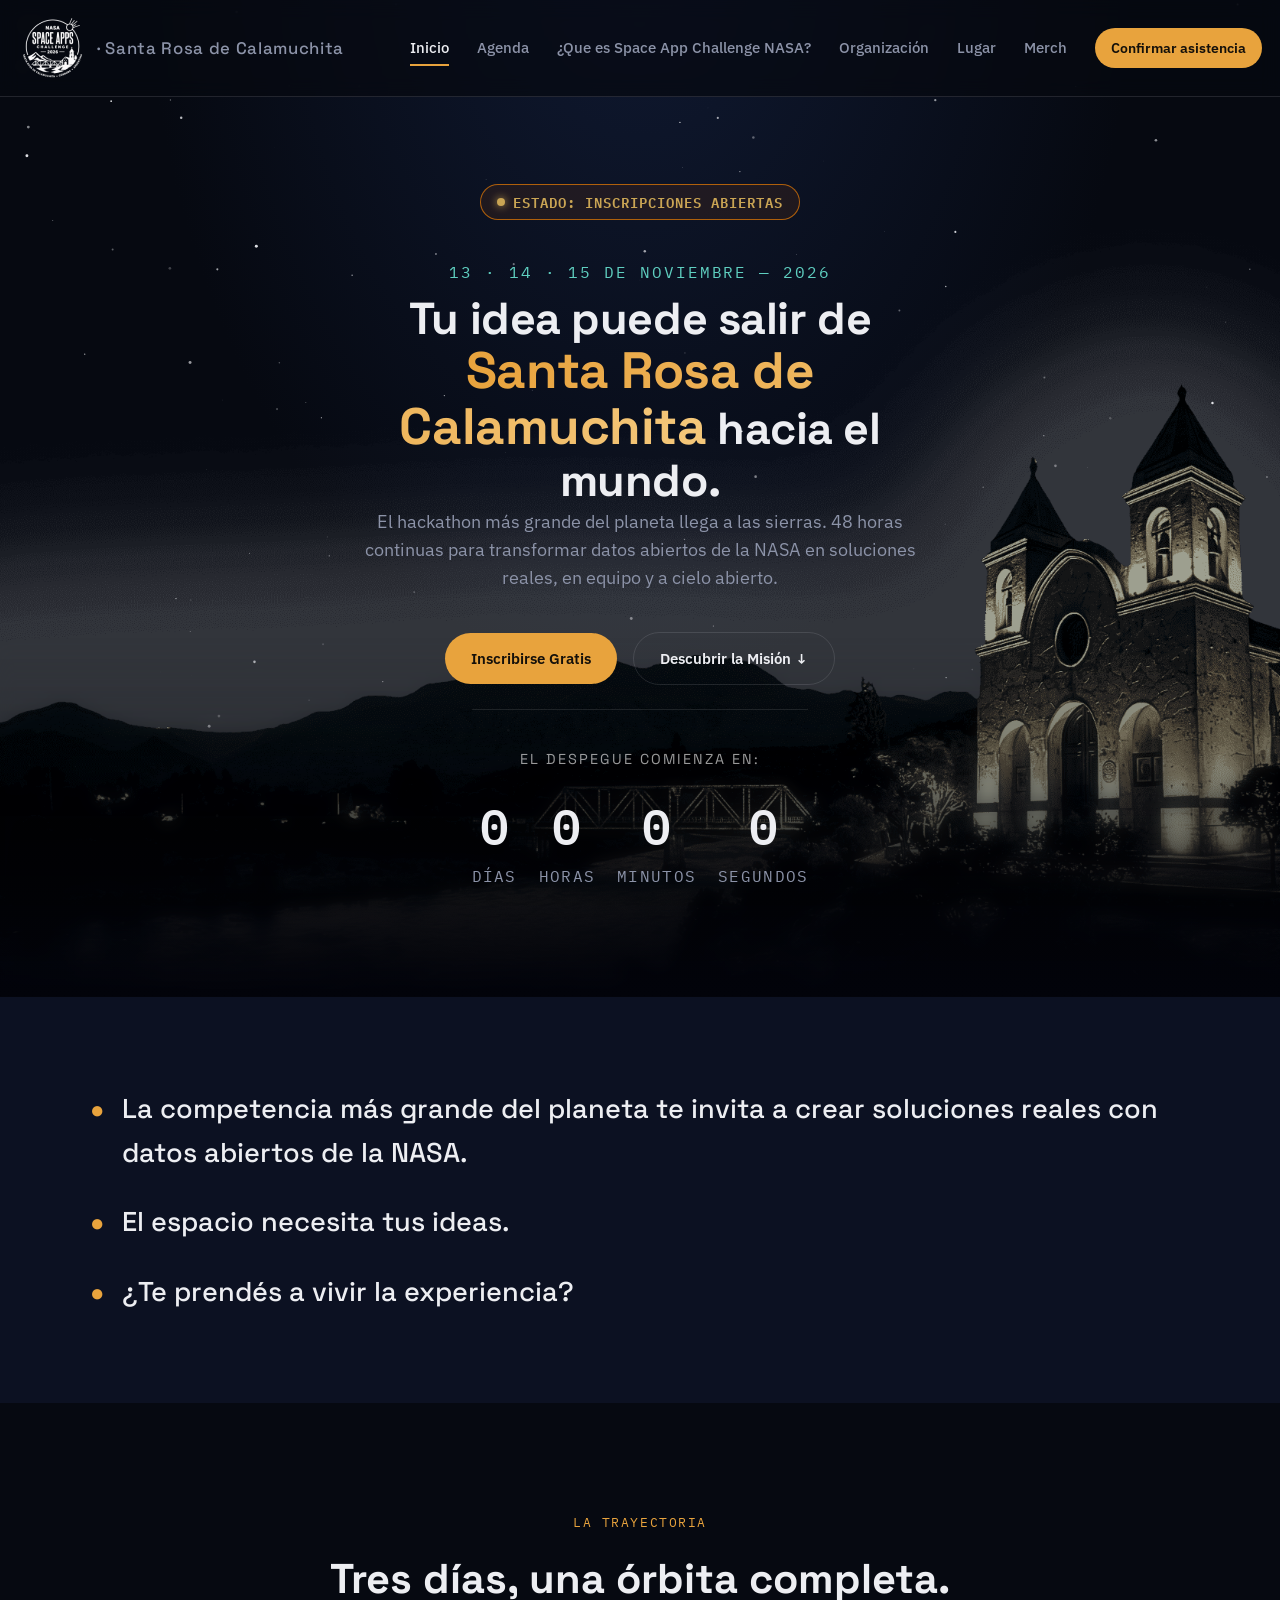
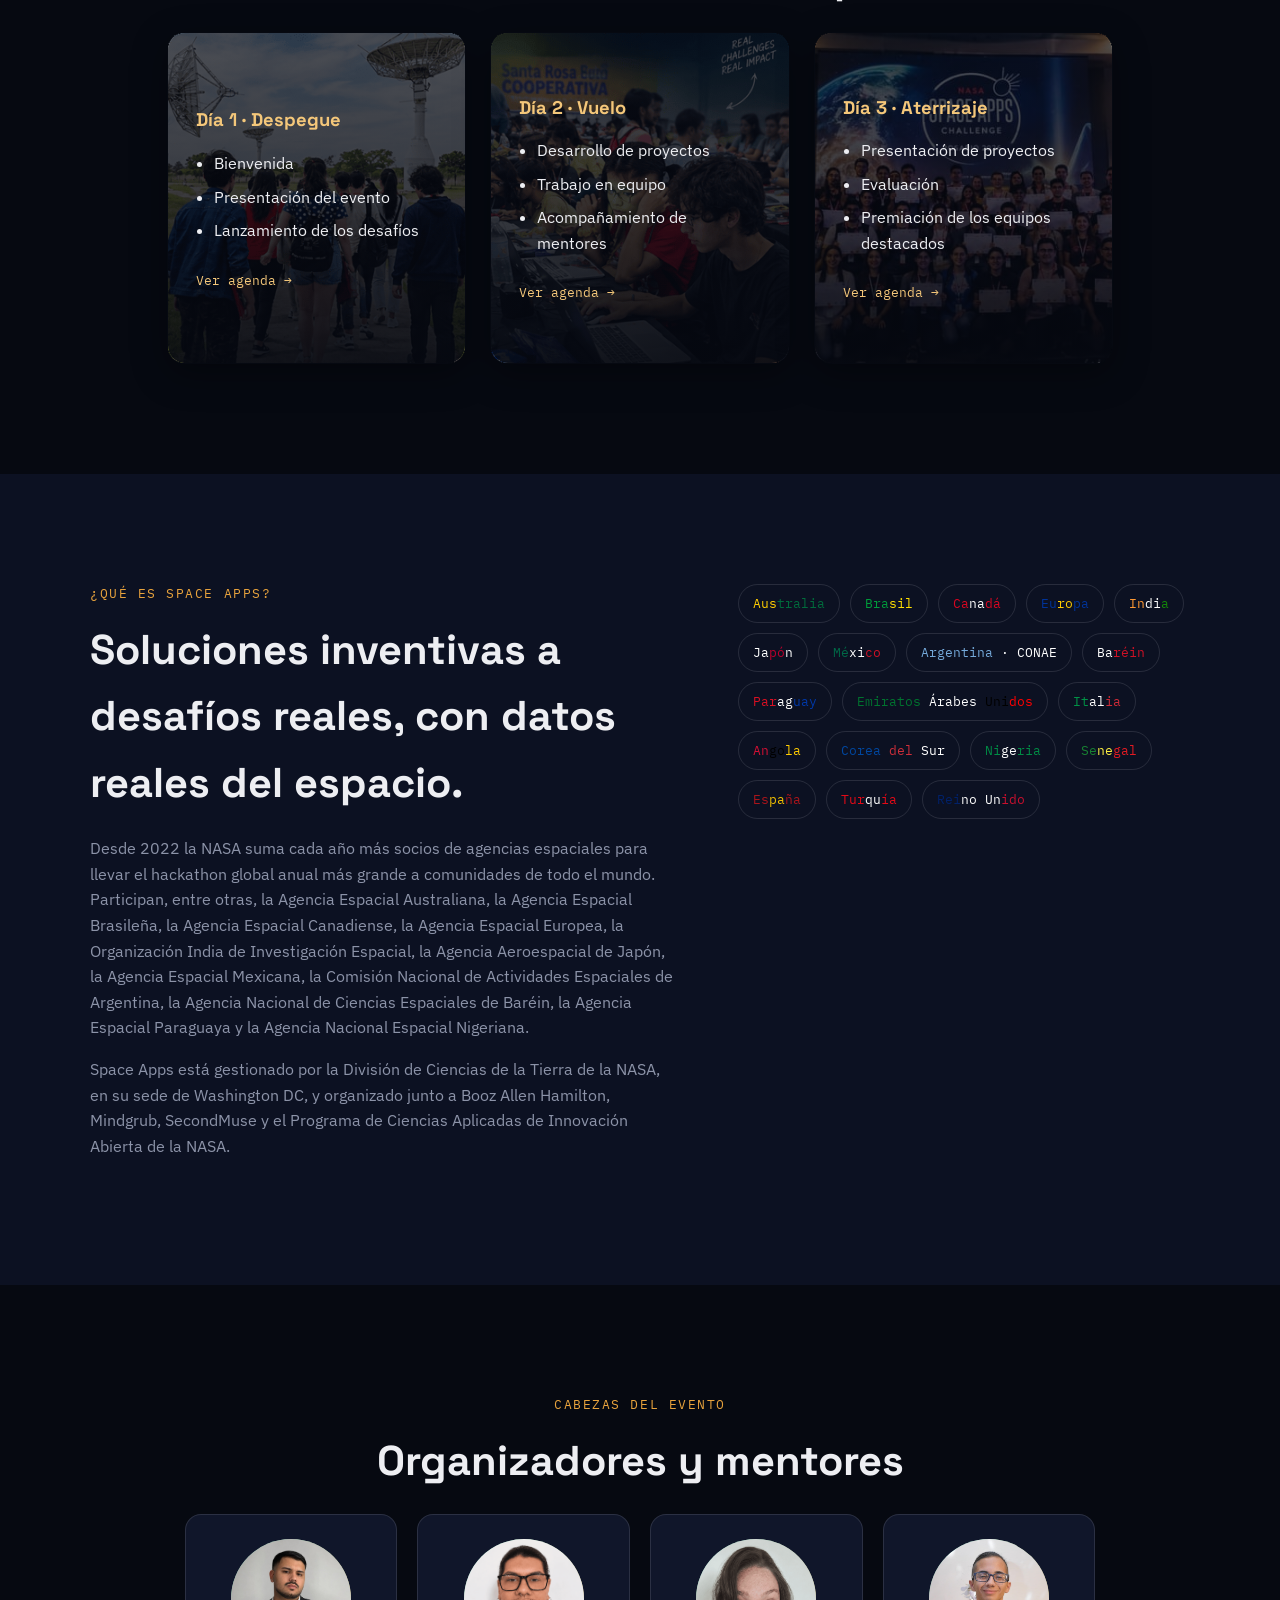
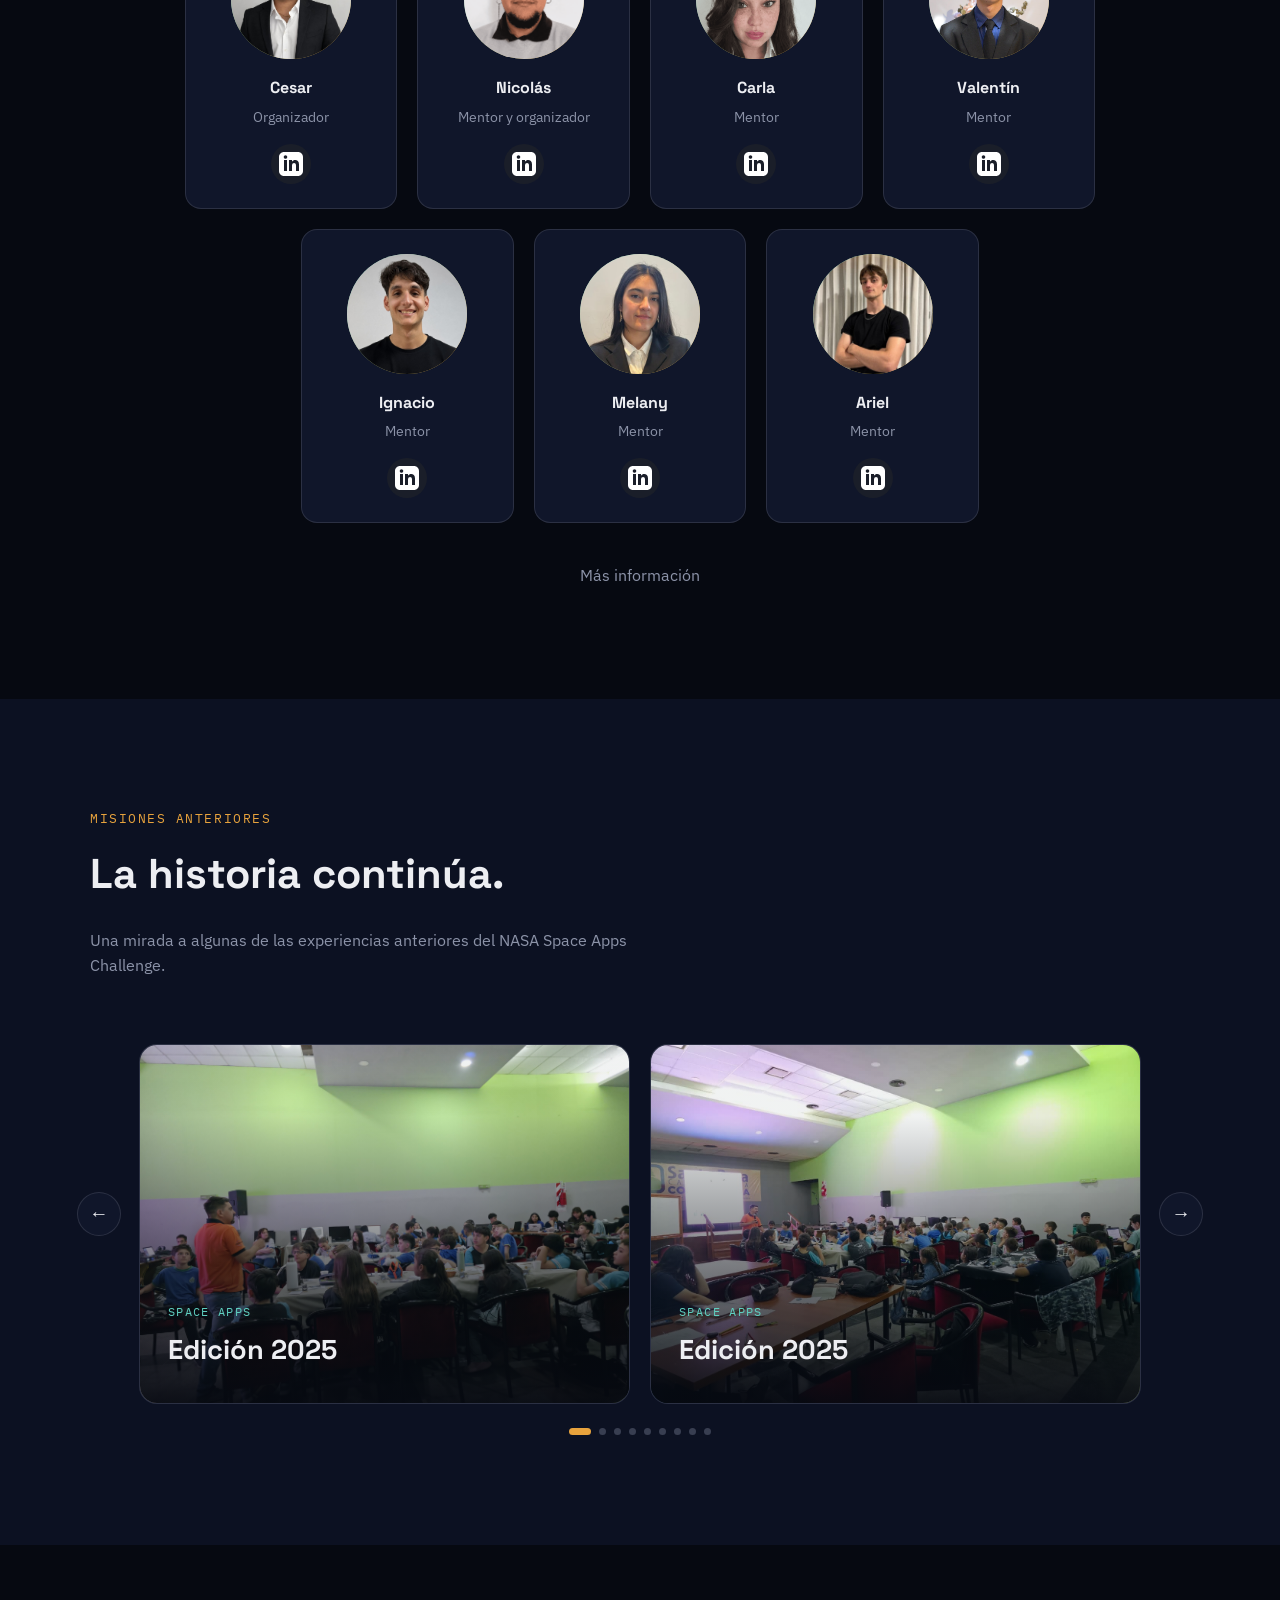
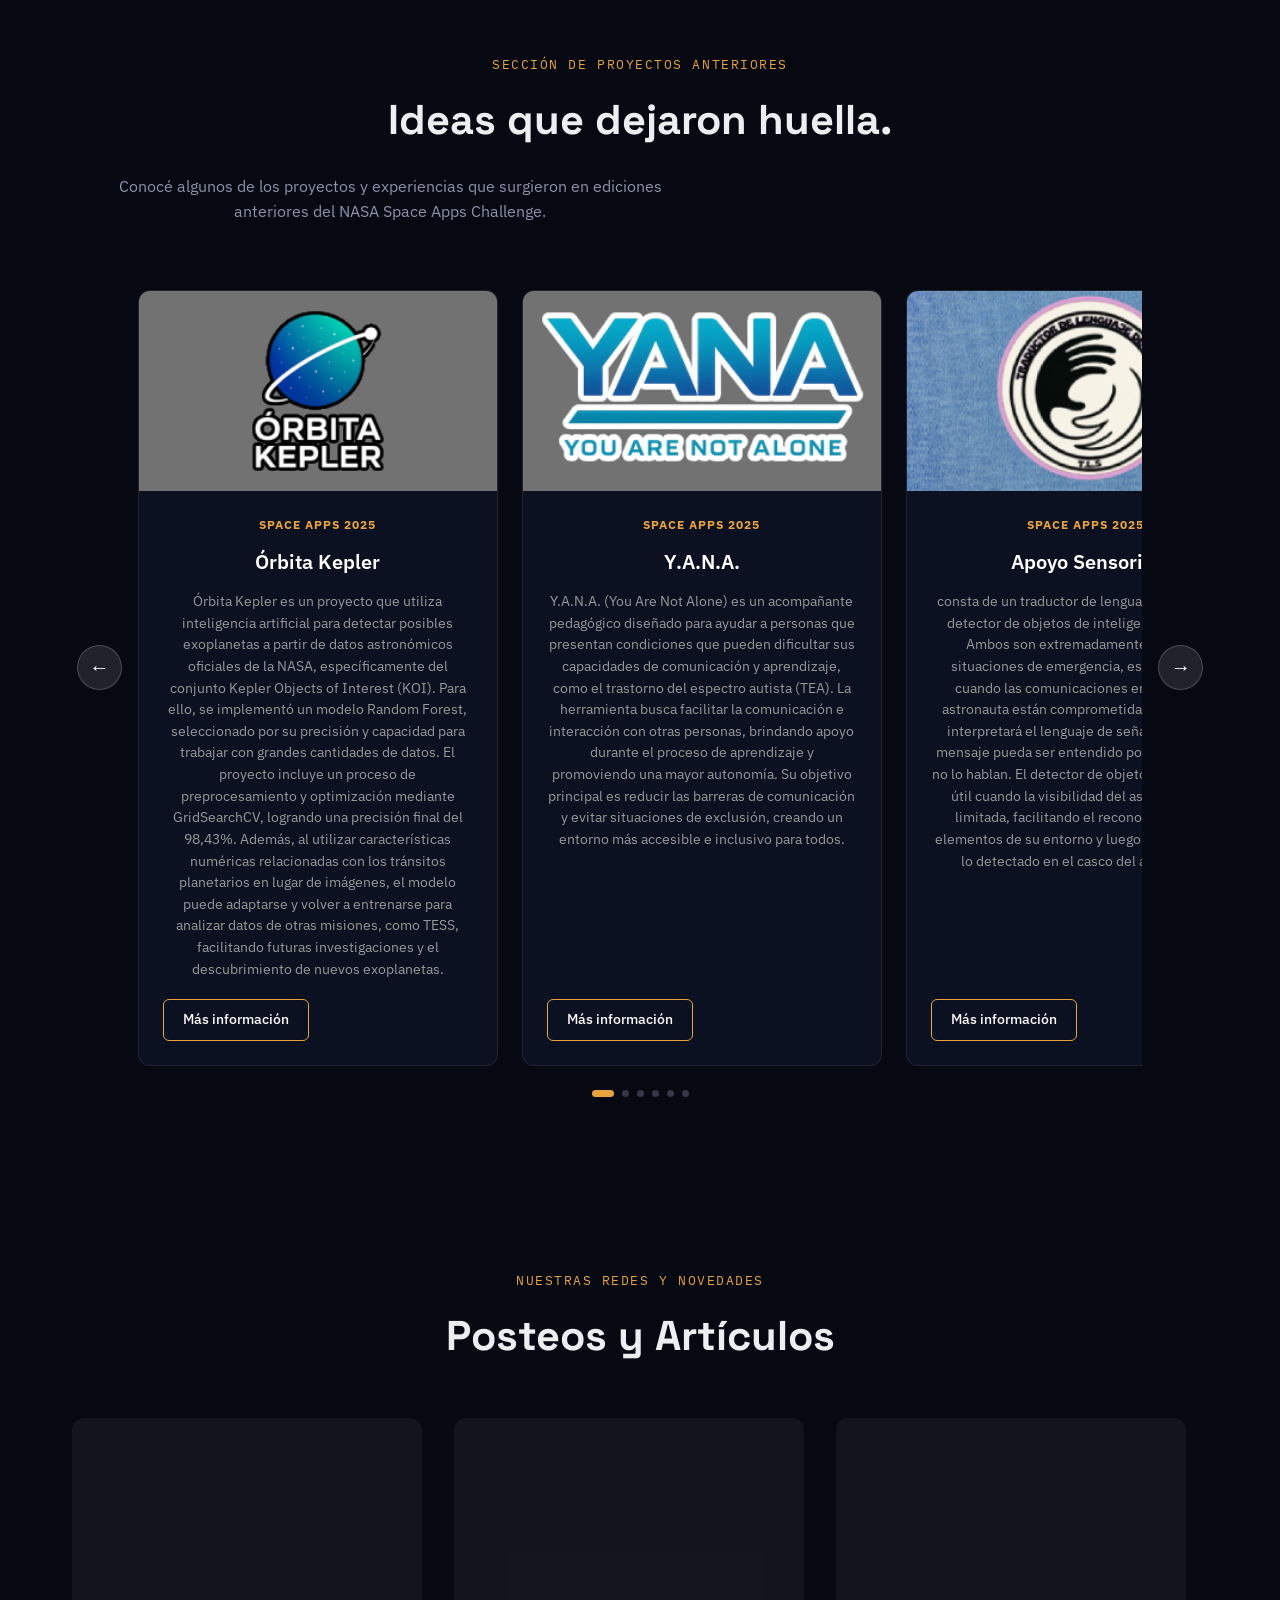
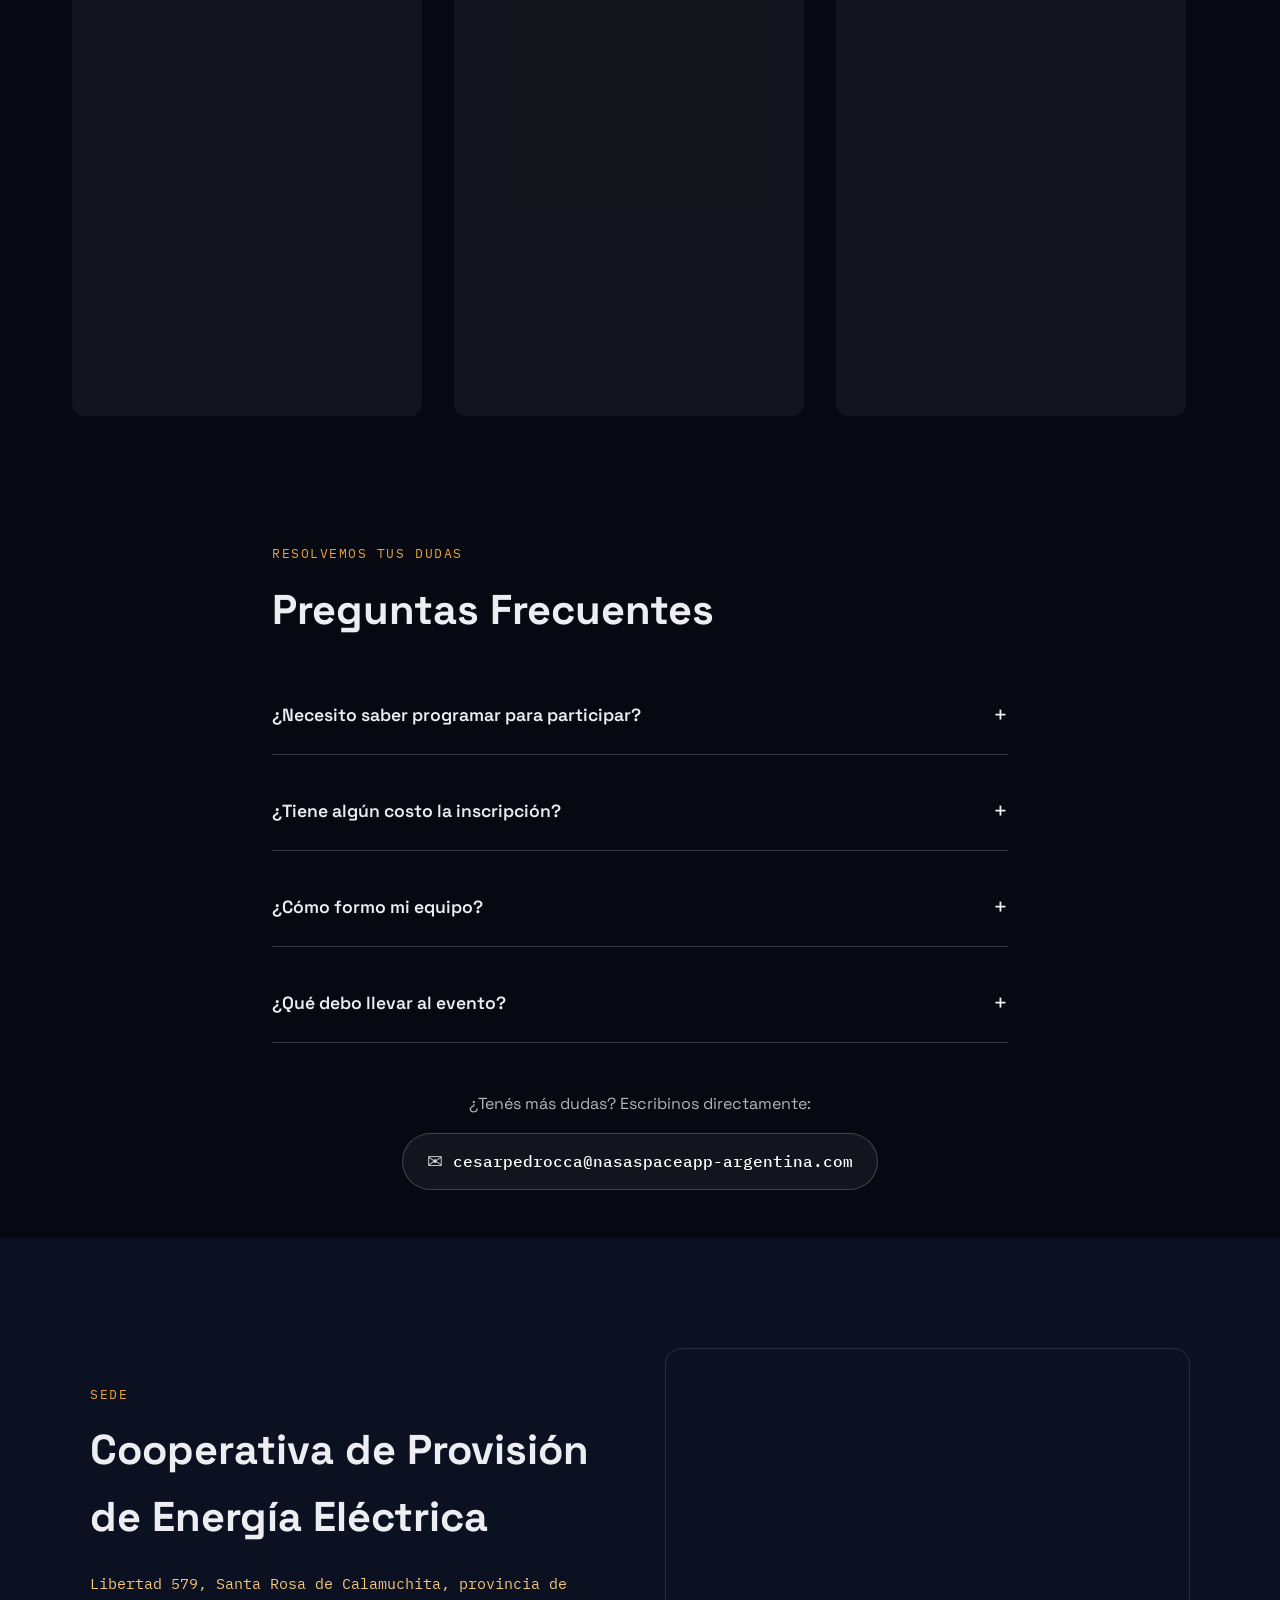
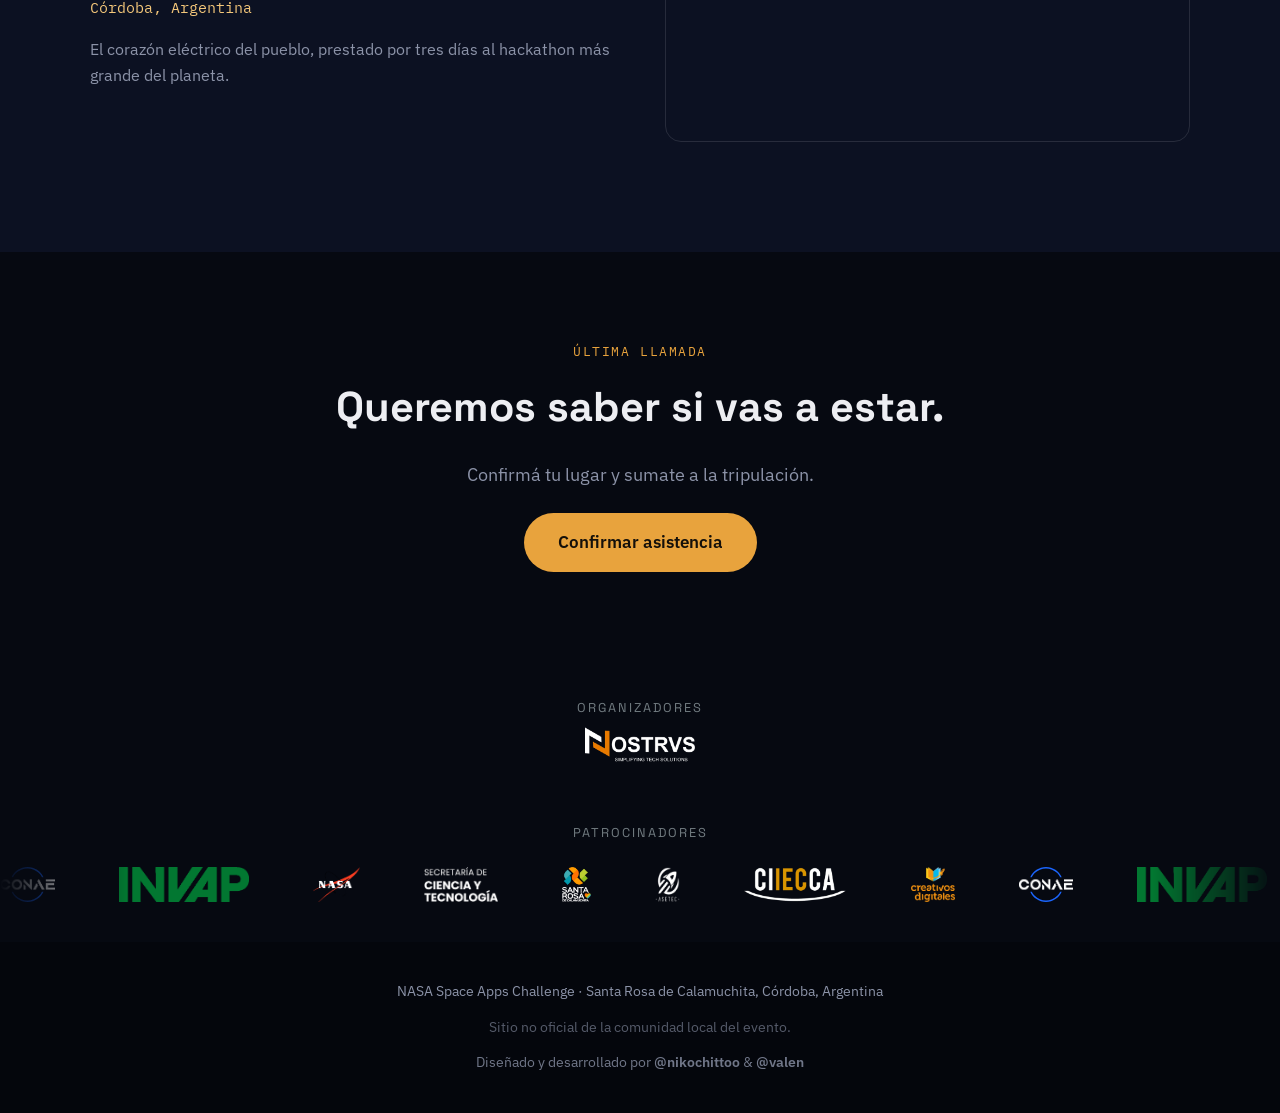
==== index.html @ 845a98ab "Fixed images in social posts" ====
<!DOCTYPE html>
<html lang="es-AR">

<head>
  <meta charset="UTF-8">
  <meta name="viewport" content="width=device-width, initial-scale=1.0">
  <title>SPACE APPS · Santa Rosa de Calamuchita 2026</title>
  <meta name="description"
    content="NASA Space Apps Challenge 2026 en Santa Rosa de Calamuchita. 13, 14 y 15 de noviembre. Creá soluciones reales con datos abiertos de la NASA.">
  <link rel="preconnect" href="https://fonts.googleapis.com">
  <link rel="preconnect" href="https://fonts.gstatic.com" crossorigin>
  <link
    href="https://fonts.googleapis.com/css2?family=Space+Grotesk:wght@500;600;700&family=IBM+Plex+Sans:wght@400;500;600&family=IBM+Plex+Mono:wght@400;500&display=swap"
    rel="stylesheet">
  <link rel="stylesheet" href="style.css">
  <link rel="icon" type="image/png" href="img/logo/Logo peque.png">
</head>

<!-- Google tag (gtag.js) -->
<script async src="https://www.googletagmanager.com/gtag/js?id=G-7Y9RLD0F36"></script>
<script>
  window.dataLayer = window.dataLayer || [];
  function gtag(){dataLayer.push(arguments);}
  gtag('js', new Date());

  gtag('config', 'G-7Y9RLD0F36');
</script>

<body>

  <canvas id="starfield"></canvas>

  <div class="progress-line" id="progressLine"></div>

  <!-- =========================
     NAVBAR
========================= -->

  <header class="nav" id="nav">

    <a href="/" class="nav__brand">
      <img src="img/logo/Logo peque.png" alt="Logo" class="logo">
      <span class="nav__brand-muted">· Santa Rosa de Calamuchita</span>
    </a>

    <nav class="nav__links" id="navLinks">
      <a href="/" class="nav__link">
      <a href="index.html" class="nav__link">
        Inicio
      </a>
      <a href="agenda.html" class="nav__link">
        Agenda
      </a>
      <a href="que-es.html" class="nav__link">
        <span class="texto-normal">¿Que es Space App Challenge NASA?</span>
        <span class="texto-chico">Info</span>
      </a>
      <a href="organizacion.html" class="nav__link">
        Organización
      </a>
      <a href="lugar.html" class="nav__link">
        Lugar
      </a>
      <a href="merch.html" class="nav__link">Merch</a>
      <a href="https://docs.google.com/forms/d/e/1FAIpQLScfEqpRoke6JbXq1Mukbgra3Xgw4x82jFN2dRppEd2FNQ0bPw/viewform" class="nav__cta" target="_blank" rel="noopener noreferrer">
        Confirmar asistencia
      </a>
    </nav>

    <button class="nav__toggle" id="navToggle" aria-label="Abrir menú" aria-expanded="false">
      <span></span>
      <span></span>
      <span></span>
    </button>
  </header>

  <main>
      <!-- HERO -->
      <section class="hero hero-inicio" id="inicio">
        <!-- CAPA 2: La imagen PNG flotando detrás del texto -->
        <img fetchpriority="high" alt="Fondo hero" class="hero__bg-png">
        <!-- CAPA 3: Contenido pulido del Hero -->
        <div class="hero__inner">
          <!-- Etiqueta superior estilo "Estado de Misión" -->
          <div class="hero__status" data-reveal>
            <span class="status-dot"></span> ESTADO: INSCRIPCIONES ABIERTAS
          </div>
          <p class="eyebrow" data-reveal>13 · 14 · 15 de noviembre — 2026</p>
          <h1 class="hero__title" data-reveal>
            Tu idea puede salir de
            <span class="hero__title-accent">Santa Rosa de Calamuchita</span>
            hacia el mundo.
          </h1>
          <p class="hero__sub" data-reveal>
            El hackathon más grande del planeta llega a las sierras. 48 horas continuas para transformar datos abiertos de la NASA en soluciones reales, en equipo y a cielo abierto.
          </p>
          <!-- Botones de Acción -->
          <div class="hero__actions" data-reveal>
            <a href="https://docs.google.com/forms/d/e/1FAIpQLScfEqpRoke6JbXq1Mukbgra3Xgw4x82jFN2dRppEd2FNQ0bPw/viewform" class="btn btn--primary" target="_blank" rel="noopener noreferrer">Inscribirse Gratis</a>
            <a href="#agenda" class="btn btn--ghost">Descubrir la Misión ↓</a>
          </div>
          <!-- Cuenta Regresiva -->
          <div class="countdown-wrapper" data-reveal>
            <p class="countdown-title">El despegue comienza en:</p>
            <div class="countdown" id="countdown" aria-live="polite">
              <div class="countdown__item"><span id="cd-days">--</span><small>Días</small></div>
              <div class="countdown__item"><span id="cd-hours">--</span><small>Horas</small></div>
              <div class="countdown__item"><span id="cd-mins">--</span><small>Minutos</small></div>
              <div class="countdown__item"><span id="cd-secs">--</span><small>Segundos</small></div>
            </div>
          </div>
        </div>
      </section>

      <!-- MISIÓN / INTRO -->
      <section class="mission">
        <div class="mission__grid">
          <p class="mission__line" data-reveal><span class="mission__num">&#9679;</span> La competencia más grande del
            planeta te invita a crear soluciones reales con datos abiertos de la NASA.</p>
          <p class="mission__line" data-reveal><span class="mission__num">&#9679;</span> El espacio necesita tus ideas.</p>
          <p class="mission__line" data-reveal><span class="mission__num">&#9679;</span> ¿Te prendés a vivir la experiencia?
          </p>
        </div>
      </section>

      <!-- AGENDA -->
      <section class="agenda" id="agenda">
        <p class="section-eyebrow" data-reveal>La trayectoria</p>
        <h2 class="section-title" data-reveal>Tres días, una órbita completa.</h2>
        <div class="agenda__grid-index">
          <article class="day-card day-card--day1" data-reveal style="background-image: url('./img/agenda-index/dia1.png');">
            <div class="day-card__overlay"></div>
            <div class="day-card__content">
              <span class="day-card__label">
                Día 1 · Despegue
              </span>
              <ul class="day-card__list">
                <li>Bienvenida</li>
                <li>Presentación del evento</li>
                <li>Lanzamiento de los desafíos</li>
              </ul>
              <a href="agenda.html" class="day-card__link">
                Ver agenda →
              </a>
            </div>
          </article>
          <article class="day-card" data-reveal style="background-image: url('./img/agenda-index/dia2.png');">
            <div class="day-card__overlay"></div>
            <div class="day-card__content">
              <span class="day-card__label">
                Día 2 · Vuelo
              </span>
              <ul class="day-card__list">
                <li>Desarrollo de proyectos</li>
                <li>Trabajo en equipo</li>
                <li>Acompañamiento de mentores</li>
              </ul>
              <a href="agenda.html" class="day-card__link">
                Ver agenda →
              </a>
            </div>
          </article>
          <article class="day-card" data-reveal style="background-image: url('./img/agenda-index/dia3.jpg');">
            <div class="day-card__overlay"></div>
            <div class="day-card__content">
              <span class="day-card__label">
                Día 3 · Aterrizaje
              </span>
              <ul class="day-card__list">
                <li>Presentación de proyectos</li>
                <li>Evaluación</li>
                <li>Premiación de los equipos destacados</li>
              </ul>
              <a href="agenda.html" class="day-card__link">
                Ver agenda →
              </a>
            </div>
          </article>
        </div>
      </section>

      <!-- QUÉ ES -->
      <section class="about" id="que-es">
        <div class="about__grid">
          <div>
            <p class="section-eyebrow" data-reveal>¿Qué es Space Apps?</p>
            <h2 class="section-title" data-reveal>Soluciones inventivas a desafíos reales, con datos reales del espacio.
            </h2>
            <p class="about__text" data-reveal>
              Desde 2022 la NASA suma cada año más socios de agencias espaciales para llevar
              el hackathon global anual más grande a comunidades de todo el mundo. Participan,
              entre otras, la Agencia Espacial Australiana, la Agencia Espacial Brasileña, la
              Agencia Espacial Canadiense, la Agencia Espacial Europea, la Organización India
              de Investigación Espacial, la Agencia Aeroespacial de Japón, la Agencia Espacial
              Mexicana, la Comisión Nacional de Actividades Espaciales de Argentina, la Agencia
              Nacional de Ciencias Espaciales de Baréin, la Agencia Espacial Paraguaya y la
              Agencia Nacional Espacial Nigeriana.
            </p>
            <p class="about__text" data-reveal>
              Space Apps está gestionado por la División de Ciencias de la Tierra de la NASA,
              en su sede de Washington DC, y organizado junto a Booz Allen Hamilton, Mindgrub,
              SecondMuse y el Programa de Ciencias Aplicadas de Innovación Abierta de la NASA.
            </p>
          </div>
          <div class="about__badges" data-reveal>
            <span class="agencia-pais" style="--color: #00008B; --color1: #FFCD00; --color2: #006B3C;">
              <a href="https://www.space.gov.au/" target="_blank" rel="noopener noreferrer">
                <span style="color: var(--color1);">Aus</span><span style="color: var(--color2);">tralia</span>
              </a>
            </span>
            <span class="agencia-pais" style="--color: #009c3b; --color1: #009c3b; --color2: #FFDF00;">
              <a href="https://www.gov.br/aeb/pt-br" target="_blank" rel="noopener noreferrer">
                <span style="color: var(--color1);">Bra</span><span style="color: var(--color2);">sil</span>
              </a>
            </span>
            <span class="agencia-pais" style="--color: #D80621; --color1: #D80621; --color2: #FFFFFF;">
              <a href="https://www.asc-csa.gc.ca/eng/" target="_blank" rel="noopener noreferrer">
                <span style="color: var(--color1);">Ca</span><span style="color: var(--color2);">na</span><span style="color: var(--color1);">dá</span>
              </a>
            </span>
            <span class="agencia-pais" style="--color: #003399; --color1: #003399; --color2: #FFCC00;">
              <a href="https://www.esa.int/" target="_blank" rel="noopener noreferrer">
                <span style="color: var(--color1);">Eu</span><span style="color: var(--color2);">ro</span><span style="color: var(--color1);">pa</span>
              </a>
            </span>
            <span class="agencia-pais" style="--color: #FF9933; --color1: #FF9933; --color2: #FFFFFF; --color3: #138808;">
              <a href="https://www.isro.gov.in/" target="_blank" rel="noopener noreferrer">
                <span style="color: var(--color1);">In</span><span style="color: var(--color2);">di</span><span style="color: var(--color3);">a</span>
              </a>
            </span>
            <span class="agencia-pais" style="--color: #BC002D; --color1: #BC002D; --color2: #FFFFFF;">
              <a href="https://www.jaxa.jp/" target="_blank" rel="noopener noreferrer">
                <span style="color: var(--color2);">Ja</span><span style="color: var(--color1);">pó</span><span style="color: var(--color2);">n</span>
              </a>
            </span>
            <span class="agencia-pais" style="--color: #006847; --color1: #006847; --color2: #FFFFFF; --color3: #CE1126;">
              <a href="https://www.gob.mx/aem" target="_blank" rel="noopener noreferrer">
                <span style="color: var(--color1);">Mé</span><span style="color: var(--color2);">xi</span><span style="color: var(--color3);">co</span>
              </a>
            </span>
            <span class="agencia-pais" style="--color: #75AADB; --color1: #75AADB; --color2: #FFFFFF; --color3: #75AADB;" badge--accent>
              <a href="https://www.conae.gov.ar/" target="_blank" rel="noopener noreferrer">
                <span style="color: var(--color1);">Argentina</span><span style="color: var(--color2);"> · CONAE</span>
              </a>
            </span>
            <span class="agencia-pais" style="--color: #CE1126; --color1: #CE1126; --color2: #FFFFFF;">
              <a href="https://www.bsa.bh/" target="_blank" rel="noopener noreferrer">
                <span style="color: var(--color2);">Ba</span><span style="color: var(--color1);">ré</span><span style="color: var(--color1);">in</span>
              </a>
            </span>
            <span class="agencia-pais" style="--color: #D91023; --color1: #D91023; --color2: #FFFFFF; --color3: #0038A8;">
              <a href="https://aep.gov.py/" target="_blank" rel="noopener noreferrer">
                <span style="color: var(--color1);">Par</span><span style="color: var(--color2);">ag</span><span style="color: var(--color3);">uay</span>
              </a>
            </span>
            <span class="agencia-pais" style="--color: #00732F; --color1: #00732F; --color2: #FFFFFF; --color3: #000000; --color4: #FF0000;">
              <a href="https://www.mbrsc.ae/" target="_blank" rel="noopener noreferrer">
                <span style="color: var(--color1);">Emiratos</span><span style="color: var(--color2);"> Árabes</span><span style="color: var(--color3);"> Uni</span><span style="color: var(--color4);">dos</span>
              </a>
            </span>
            <span class="agencia-pais" style="--color: #009246; --color1: #009246; --color2: #FFFFFF; --color3: #CE2B37;">
              <a href="https://www.asi.it/" target="_blank" rel="noopener noreferrer">
                <span style="color: var(--color1);">It</span><span style="color: var(--color2);">al</span><span style="color: var(--color3);">ia</span>
              </a>
            </span>
            <span class="agencia-pais" style="--color: #D21034; --color1: #D21034; --color2: #000000; --color3: #FFCC00;">
              <a href="https://www.ggpen.gov.ao/" target="_blank" rel="noopener noreferrer">
                <span style="color: var(--color1);">An</span><span style="color: var(--color2);">go</span><span style="color: var(--color3);">la</span>
              </a>
            </span>
            <span class="agencia-pais" style="--color: #0047A0; --color1: #0047A0; --color2: #CD2E3A; --color3: #FFFFFF;">
              <a href="https://www.kasa.go.kr/eng/index.do" target="_blank" rel="noopener noreferrer">
                <span style="color: var(--color1);">Corea</span><span style="color: var(--color2);"> del</span><span style="color: var(--color3);"> Sur</span>
              </a>
            </span>
            <span class="agencia-pais" style="--color: #008C45; --color1: #008C45; --color2: #FFFFFF;">
              <a href="https://central.nasrda.gov.ng/" target="_blank" rel="noopener noreferrer">
                <span style="color: var(--color1);">Ni</span><span style="color: var(--color2);">ge</span><span style="color: var(--color1);">ria</span>
              </a>
            </span>
            <span class="agencia-pais" style="--color: #188032; --color1: #188032; --color2: #FDEF42; --color3: #E31B23;">
              <a href="https://sites.google.com/view/redirectionases/ases" target="_blank" rel="noopener noreferrer">
                <span style="color: var(--color1);">Se</span><span style="color: var(--color2);">ne</span><span style="color: var(--color3);">gal</span>
              </a>
            </span>
            <span class="agencia-pais" style="--color: #AA151B; --color1: #AA151B; --color2: #F1BF00;">
              <a href="https://www.aee.gob.es/" target="_blank" rel="noopener noreferrer">
                <span style="color: var(--color1);">Es</span><span style="color: var(--color2);">pa</span><span style="color: var(--color1);">ña</span>
              </a>
            </span>
            <span class="agencia-pais" style="--color: #E30A17; --color1: #E30A17; --color2: #FFFFFF;">
              <a href="https://tua.gov.tr/en" target="_blank" rel="noopener noreferrer">
                <span style="color: var(--color1);">Tur</span><span style="color: var(--color2);">qu</span><span style="color: var(--color1);">ía</span>
              </a>
            </span>
            <span class="agencia-pais" style="--color: #012169; --color1: #012169; --color2: #FFFFFF; --color3: #C8102E;">
              <a href="https://www.gov.uk/government/organisations/uk-space-agency" target="_blank" rel="noopener noreferrer">
                <span style="color: var(--color1);">Rei</span><span style="color: var(--color2);">no Un</span><span style="color: var(--color3);">ido</span>
              </a>
            </span>
          </div>
        </div>
      </section>

      <section class="speakers" id="oradores">
        <p class="section-eyebrow" data-reveal>Cabezas del evento</p>
        <h2 class="section-title" data-reveal>Organizadores y mentores</h2>

        <div class="speakers__grid">
          <article class="speaker-card" data-reveal>
            <div class="speaker-card__avatar">
              <img src="img/organizadores-mentores/Cesar.jpeg" loading="lazy" href="organizacion.html#organizacion" alt="Foto de Cesar"
                class="speaker-card__img">
            </div>
            <h3>Cesar</h3>
            <p>Organizador</p>
            <!-- INICIO DEL BOTÓN DE LINKEDIN -->
            <div class="speaker-card__socials">
              <a href="https://www.linkedin.com/in/cesar-gabriel-pedrocca-168181218/" target="_blank" rel="noopener noreferrer" class="social-link" aria-label="LinkedIn de Cesar">
                <svg xmlns="http://www.w3.org/2000/svg" width="24" height="24" viewBox="0 0 24 24" fill="currentColor">
                  <path d="M19 0h-14c-2.761 0-5 2.239-5 5v14c0 2.761 2.239 5 5 5h14c2.762 0 5-2.239 5-5v-14c0-2.761-2.238-5-5-5zm-11 19h-3v-11h3v11zm-1.5-12.268c-.966 0-1.75-.79-1.75-1.764s.784-1.764 1.75-1.764 1.75.79 1.75 1.764-.783 1.764-1.75 1.764zm13.5 12.268h-3v-5.604c0-3.368-4-3.113-4 0v5.604h-3v-11h3v1.765c1.396-2.586 7-2.777 7 2.476v6.759z"/>
                </svg>
              </a>
            </div>
            <!-- FIN DEL BOTÓN DE LINKEDIN -->
          </article>
          <article class="speaker-card" data-reveal>
            <div class="speaker-card__avatar">
              <img src="img/organizadores-mentores/Niko.png" loading="lazy" alt="Foto de Nicolás" class="speaker-card__img">
            </div>
            <h3>Nicolás</h3>
            <p>Mentor y organizador</p>
            <!-- INICIO DEL BOTÓN DE LINKEDIN -->
            <div class="speaker-card__socials">
              <a href="https://www.linkedin.com/in/nikochittoo/" target="_blank" rel="noopener noreferrer" class="social-link" aria-label="LinkedIn de Cesar">
                <svg xmlns="http://www.w3.org/2000/svg" width="24" height="24" viewBox="0 0 24 24" fill="currentColor">
                  <path d="M19 0h-14c-2.761 0-5 2.239-5 5v14c0 2.761 2.239 5 5 5h14c2.762 0 5-2.239 5-5v-14c0-2.761-2.238-5-5-5zm-11 19h-3v-11h3v11zm-1.5-12.268c-.966 0-1.75-.79-1.75-1.764s.784-1.764 1.75-1.764 1.75.79 1.75 1.764-.783 1.764-1.75 1.764zm13.5 12.268h-3v-5.604c0-3.368-4-3.113-4 0v5.604h-3v-11h3v1.765c1.396-2.586 7-2.777 7 2.476v6.759z"/>
                </svg>
              </a>
            </div>
            <!-- FIN DEL BOTÓN DE LINKEDIN -->
          </article>
          <article class="speaker-card" data-reveal>
            <div class="speaker-card__avatar">
              <img src="img/organizadores-mentores/Carla 2.png" loading="lazy" alt="Foto de Carla" class="speaker-card__img">
            </div>
            <h3>Carla</h3>
            <p>Mentor</p>
            <!-- INICIO DEL BOTÓN DE LINKEDIN -->
            <div class="speaker-card__socials">
              <a href="https://www.linkedin.com/in/carla-fernandez-profdtec/" target="_blank" rel="noopener noreferrer" class="social-link" aria-label="LinkedIn de Cesar">
                <svg xmlns="http://www.w3.org/2000/svg" width="24" height="24" viewBox="0 0 24 24" fill="currentColor">
                  <path d="M19 0h-14c-2.761 0-5 2.239-5 5v14c0 2.761 2.239 5 5 5h14c2.762 0 5-2.239 5-5v-14c0-2.761-2.238-5-5-5zm-11 19h-3v-11h3v11zm-1.5-12.268c-.966 0-1.75-.79-1.75-1.764s.784-1.764 1.75-1.764 1.75.79 1.75 1.764-.783 1.764-1.75 1.764zm13.5 12.268h-3v-5.604c0-3.368-4-3.113-4 0v5.604h-3v-11h3v1.765c1.396-2.586 7-2.777 7 2.476v6.759z"/>
                </svg>
              </a>
            </div>
            <!-- FIN DEL BOTÓN DE LINKEDIN -->
          </article>
          <article class="speaker-card" data-reveal>
            <div class="speaker-card__avatar">
              <img src="img/organizadores-mentores/Valen.jpeg" loading="lazy" alt="Foto de Valentín" class="speaker-card__img">
            </div>
            <h3>Valentín</h3>
            <p>Mentor</p>
            <!-- INICIO DEL BOTÓN DE LINKEDIN -->
            <div class="speaker-card__socials">
              <a href="https://www.linkedin.com/in/valentin-salda%C3%B1o-aab18125a/" target="_blank" rel="noopener noreferrer" class="social-link" aria-label="LinkedIn de Cesar">
                <svg xmlns="http://www.w3.org/2000/svg" width="24" height="24" viewBox="0 0 24 24" fill="currentColor">
                  <path d="M19 0h-14c-2.761 0-5 2.239-5 5v14c0 2.761 2.239 5 5 5h14c2.762 0 5-2.239 5-5v-14c0-2.761-2.238-5-5-5zm-11 19h-3v-11h3v11zm-1.5-12.268c-.966 0-1.75-.79-1.75-1.764s.784-1.764 1.75-1.764 1.75.79 1.75 1.764-.783 1.764-1.75 1.764zm13.5 12.268h-3v-5.604c0-3.368-4-3.113-4 0v5.604h-3v-11h3v1.765c1.396-2.586 7-2.777 7 2.476v6.759z"/>
                </svg>
              </a>
            </div>
            <!-- FIN DEL BOTÓN DE LINKEDIN -->
          </article>
          <article class="speaker-card" data-reveal>
            <div class="speaker-card__avatar">
              <img src="img/organizadores-mentores/Nacho.jpeg" loading="lazy" alt="Foto de Ignacio" class="speaker-card__img">
            </div>
            <h3>Ignacio</h3>
            <p>Mentor</p>
            <!-- INICIO DEL BOTÓN DE LINKEDIN -->
            <div class="speaker-card__socials">
              <a href="https://www.linkedin.com/in/inazario/" target="_blank" rel="noopener noreferrer" class="social-link" aria-label="LinkedIn de Cesar">
                <svg xmlns="http://www.w3.org/2000/svg" width="24" height="24" viewBox="0 0 24 24" fill="currentColor">
                  <path d="M19 0h-14c-2.761 0-5 2.239-5 5v14c0 2.761 2.239 5 5 5h14c2.762 0 5-2.239 5-5v-14c0-2.761-2.238-5-5-5zm-11 19h-3v-11h3v11zm-1.5-12.268c-.966 0-1.75-.79-1.75-1.764s.784-1.764 1.75-1.764 1.75.79 1.75 1.764-.783 1.764-1.75 1.764zm13.5 12.268h-3v-5.604c0-3.368-4-3.113-4 0v5.604h-3v-11h3v1.765c1.396-2.586 7-2.777 7 2.476v6.759z"/>
                </svg>
              </a>
            </div>
            <!-- FIN DEL BOTÓN DE LINKEDIN -->
          </article>
          <article class="speaker-card" data-reveal>
            <div class="speaker-card__avatar">
              <img src="img/organizadores-mentores/Mela.jpeg" loading="lazy" alt="Foto de Mela" class="speaker-card__img">
            </div>
            <h3>Melany</h3>
            <p>Mentor</p>
            <!-- INICIO DEL BOTÓN DE LINKEDIN -->
            <div class="speaker-card__socials">
              <a href="https://www.linkedin.com/in/melany-villarreal-802108250/" target="_blank" rel="noopener noreferrer" class="social-link" aria-label="LinkedIn de Cesar">
                <svg xmlns="http://www.w3.org/2000/svg" width="24" height="24" viewBox="0 0 24 24" fill="currentColor">
                  <path d="M19 0h-14c-2.761 0-5 2.239-5 5v14c0 2.761 2.239 5 5 5h14c2.762 0 5-2.239 5-5v-14c0-2.761-2.238-5-5-5zm-11 19h-3v-11h3v11zm-1.5-12.268c-.966 0-1.75-.79-1.75-1.764s.784-1.764 1.75-1.764 1.75.79 1.75 1.764-.783 1.764-1.75 1.764zm13.5 12.268h-3v-5.604c0-3.368-4-3.113-4 0v5.604h-3v-11h3v1.765c1.396-2.586 7-2.777 7 2.476v6.759z"/>
                </svg>
              </a>
            </div>
            <!-- FIN DEL BOTÓN DE LINKEDIN -->
          </article>
          <article class="speaker-card" data-reveal>
            <div class="speaker-card__avatar">
              <img src="img/organizadores-mentores/Ariel.jpeg" loading="lazy" alt="Foto de Ariel" class="speaker-card__img">
            </div>
            <h3>Ariel</h3>
            <p>Mentor</p>
            <!-- INICIO DEL BOTÓN DE LINKEDIN -->
            <div class="speaker-card__socials">
              <a href="https://www.linkedin.com/in/arielcorte/" target="_blank" rel="noopener noreferrer" class="social-link" aria-label="LinkedIn de Cesar">
                <svg xmlns="http://www.w3.org/2000/svg" width="24" height="24" viewBox="0 0 24 24" fill="currentColor">
                  <path d="M19 0h-14c-2.761 0-5 2.239-5 5v14c0 2.761 2.239 5 5 5h14c2.762 0 5-2.239 5-5v-14c0-2.761-2.238-5-5-5zm-11 19h-3v-11h3v11zm-1.5-12.268c-.966 0-1.75-.79-1.75-1.764s.784-1.764 1.75-1.764 1.75.79 1.75 1.764-.783 1.764-1.75 1.764zm13.5 12.268h-3v-5.604c0-3.368-4-3.113-4 0v5.604h-3v-11h3v1.765c1.396-2.586 7-2.777 7 2.476v6.759z"/>
                </svg>
              </a>
            </div>
            <!-- FIN DEL BOTÓN DE LINKEDIN -->
          </article>
        </div>
        <div class="speakers__note" data-reveal>
          <a href="organizacion.html">Más información</a>
        </div>
      </section>

      <!-- HACKATHONS ANTERIORES -->
      <section class="past-events" id="anteriores">
        <div class="past-events__header">
          <p class="section-eyebrow" data-reveal>Misiones anteriores</p>
          <h2 class="section-title" data-reveal>La historia continúa.</h2>
          <p class="past-events__text" data-reveal>Una mirada a algunas de las experiencias anteriores del NASA Space Apps Challenge.</p>
        </div>
        <div class="past-events__carousel" data-reveal>
          <button class="past-events__button past-events__button--prev" id="pastPrev" aria-label="Hackathon anterior">←</button>
          <div class="past-events__track" id="pastTrack">
            <article class="past-event">
              <img src="img/past-events/2025-1.jpg" loading="lazy" alt="NASA Space Apps Challenge">
              <div class="past-event__overlay"></div>
              <div class="past-event__content">
                <span>SPACE APPS</span>
                <h3>Edición 2025</h3>
              </div>
            </article>
            <article class="past-event">
              <img src="img/past-events/2025-2.jpg" loading="lazy" alt="Participantes del NASA Space Apps Challenge">
              <div class="past-event__overlay"></div>
              <div class="past-event__content">
                <span>SPACE APPS</span>
                <h3>Edición 2025</h3>
              </div>
            </article>
            <article class="past-event">
              <img src="img/past-events/2025-3.png" loading="lazy" alt="Equipo participando en NASA Space Apps">
              <div class="past-event__overlay"></div>
              <div class="past-event__content">
                <span>SPACE APPS</span>
                <h3>Edición 2025</h3>
              </div>
            </article>
            <article class="past-event">
              <img src="img/past-events/2025-5.jpg" loading="lazy" alt="Equipo participando en NASA Space Apps">
              <div class="past-event__overlay"></div>
              <div class="past-event__content">
                <span>SPACE APPS</span>
                <h3>Edición 2025</h3>
              </div>
            </article>
            <article class="past-event">
              <img src="img/past-events/2025-4.png" loading="lazy" alt="Equipo participando en NASA Space Apps">
              <div class="past-event__overlay"></div>
              <div class="past-event__content">
                <span>SPACE APPS</span>
                <h3>Edición 2025</h3>
              </div>
            </article>
            <article class="past-event">
              <img src="img/past-events/2024-1.jpeg" loading="lazy" alt="Equipo del NASA Space Apps Challenge">
              <div class="past-event__overlay"></div>
              <div class="past-event__content">
                <span>SPACE APPS</span>
                <h3>Edición 2024</h3>
              </div>
            </article>
            <article class="past-event">
              <img src="img/past-events/2024-2.jpeg" loading="lazy" alt="Equipo del NASA Space Apps Challenge">
              <div class="past-event__overlay"></div>
              <div class="past-event__content">
                <span>SPACE APPS</span>
                <h3>Edición 2024</h3>
              </div>
            </article>
            <article class="past-event">
              <img src="img/past-events/2024-3.jpg" loading="lazy" alt="Equipo del NASA Space Apps Challenge">
              <div class="past-event__overlay"></div>
              <div class="past-event__content">
                <span>SPACE APPS</span>
                <h3>Edición 2024</h3>
              </div>
            </article>
            <article class="past-event">
              <img src="img/past-events/2024-4.jpeg" loading="lazy" alt="Equipo del NASA Space Apps Challenge">
              <div class="past-event__overlay"></div>
              <div class="past-event__content">
                <span>SPACE APPS</span>
                <h3>Edición 2024</h3>
              </div>
            </article>
          </div>
          <button class="past-events__button past-events__button--next" id="pastNext" aria-label="Siguiente hackathon">→</button>
        </div>
        <div class="past-events__dots" id="pastDots">
          <button class="is-active" aria-label="Ver imagen 1"></button>
          <button aria-label="Ver imagen 2"></button>
          <button aria-label="Ver imagen 3"></button>
          <button aria-label="Ver imagen 4"></button>
          <button aria-label="Ver imagen 5"></button>
          <button aria-label="Ver imagen 6"></button>
          <button aria-label="Ver imagen 7"></button>
          <button aria-label="Ver imagen 8"></button>
          <button aria-label="Ver imagen 9"></button>
        </div>
      </section>

      <!-- PROYECTOS DE AÑOS ANTERIORES -->
      <section class="legacy-section" id="anteriores">
        <div class="legacy-section__header">
          <p class="section-eyebrow" data-reveal>Sección de proyectos anteriores</p>
          <h2 class="section-title" data-reveal>Ideas que dejaron huella.</h2>
          <p class="legacy-section__text" data-reveal>Conocé algunos de los proyectos y experiencias que surgieron en ediciones anteriores del NASA Space Apps Challenge.</p>
        </div>
        
        <div class="legacy-carousel" data-reveal>
          <!-- Botón Anterior -->
          <button class="legacy-carousel__btn legacy-carousel__btn--prev" id="legacyPrev" aria-label="Hackathon anterior">←</button>
          
          <!-- Pista / Carrusel -->
          <div class="legacy-carousel__track" id="legacyTrack">
            
            <!-- Tarjeta 1 -->
            <article class="legacy-card">
              <div class="legacy-card__media">
                <img src="img/past-events/orbita kepler.jpg" loading="lazy" alt="NASA Space Apps Challenge 2025">
              </div>
              <div class="legacy-card__content">
                <span class="legacy-card__tag">SPACE APPS 2025</span>
                <h3 class="legacy-card__title">Órbita Kepler</h3>
                <p class="legacy-card__description">Órbita Kepler es un proyecto que utiliza inteligencia artificial para detectar posibles exoplanetas a partir de datos astronómicos oficiales de la NASA, específicamente del conjunto Kepler Objects of Interest (KOI). Para ello, se implementó un modelo Random Forest, seleccionado por su precisión y capacidad para trabajar con grandes cantidades de datos. El proyecto incluye un proceso de preprocesamiento y optimización mediante GridSearchCV, logrando una precisión final del 98,43%. Además, al utilizar características numéricas relacionadas con los tránsitos planetarios en lugar de imágenes, el modelo puede adaptarse y volver a entrenarse para analizar datos de otras misiones, como TESS, facilitando futuras investigaciones y el descubrimiento de nuevos exoplanetas.</p>
                <a href=" https://www.spaceappschallenge.org/2025/find-a-team/orbita-kepler/?tab=project" target="_blank" rel="noopener noreferrer" class="legacy-card__link">Más información</a>
              </div>
            </article>

            <!-- Tarjeta 2 -->
            <article class="legacy-card">
              <div class="legacy-card__media">
                <img src="img/past-events/yana.jpg" loading="lazy" alt="NASA Space Apps Challenge 2025">
              </div>  
              <div class="legacy-card__content">
                <span class="legacy-card__tag">SPACE APPS 2025</span>
                <h3 class="legacy-card__title">Y.A.N.A.</h3>
                <p class="legacy-card__description">Y.A.N.A. (You Are Not Alone) es un acompañante pedagógico diseñado para ayudar a personas que presentan condiciones que pueden dificultar sus capacidades de comunicación y aprendizaje, como el trastorno del espectro autista (TEA). La herramienta busca facilitar la comunicación e interacción con otras personas, brindando apoyo durante el proceso de aprendizaje y promoviendo una mayor autonomía. Su objetivo principal es reducir las barreras de comunicación y evitar situaciones de exclusión, creando un entorno más accesible e inclusivo para todos.</p>
                <a href="https://www.spaceappschallenge.org/2025/find-a-team/yanayour-are-not-alone/?tab=project" target="_blank" rel="noopener noreferrer" class="legacy-card__link">Más información</a>
            </article>

            <!-- Tarjeta 3 -->
            
            <article class="legacy-card">
              <div class="legacy-card__media">
                <img src="img/past-events/Apoyo-sensorial.jpg" loading="lazy" alt="NASA Space Apps Challenge 2025">
              </div>
              <div class="legacy-card__content">
                <span class="legacy-card__tag">SPACE APPS 2025</span>
                <h3 class="legacy-card__title">Apoyo Sensorial</h3>
                <p class="legacy-card__description">consta de un traductor de lengua de signos y un detector de objetos de inteligencia artificial. Ambos son extremadamente útiles en situaciones de emergencia, especialmente cuando las comunicaciones en el traje del astronauta están comprometidas. El traductor interpretará el lenguaje de señas para que el mensaje pueda ser entendido por personas que no lo hablan. El detector de objetos también será útil cuando la visibilidad del astronauta sea limitada, facilitando el reconocimiento de elementos de su entorno y luego reproduciendo lo detectado en el casco del astronauta.</p>
                <a href="https://www.spaceappschallenge.org/2025/find-a-team/apoyo-sensorial/?tab=project" target="_blank" rel="noopener noreferrer" class="legacy-card__link">Más información</a>
              </div>
            </article>

            <!-- Tarjeta 4 -->
            
            <article class="legacy-card">
              <div class="legacy-card__media">
                <img src="img/past-events/dcnv.jpg" loading="lazy" alt="NASA Space Apps Challenge 2024">
              </div>
              <div class="legacy-card__content">
                <span class="legacy-card__tag">SPACE APPS 2024</span>
                <h3 class="legacy-card__title">D.C.N.V.</h3>
                <p class="legacy-card__description">Es un juego deportivo magnético que combina elementos de distintos deportes para crear una experiencia nueva. Los jugadores utilizan guantes, calcetines y discos magnetizados para mover el puck por una cancha dividida en dos y alcanzar 20 puntos. El proyecto busca fomentar la actividad física, el trabajo en equipo y la cooperación, además de ayudar a los astronautas a reducir el estrés y mejorar su bienestar durante largos períodos de aislamiento. Para su desarrollo se utilizaron herramientas como Canva, Google Docs, CapCut, Tinkercad, PowerPoint y Meta AI.</p>
                <a href="https://www.spaceappschallenge.org/nasa-space-apps-2024/find-a-team/dcnv/?tab=project" target="_blank" rel="noopener noreferrer" class="legacy-card__link">Más información</a>
              </div>
            </article>

            <!-- Tarjeta 5 -->
            
            <article class="legacy-card">
              <div class="legacy-card__media">
                <img src="img/past-events/Metahidrania.jpg" loading="lazy" alt="NASA Space Apps Challenge 2024">
              </div>
              <div class="legacy-card__content">
                <span class="legacy-card__tag">SPACE APPS 2024</span>
                <h3 class="legacy-card__title">Metahidrania</h3>
                <p class="legacy-card__description">Es una historia interactiva en 3D ambientada en 2050, donde la humanidad explora Metahidrania, un planeta oceánico que orbita Próxima Centauri. La vida del planeta se basa en la quimiosíntesis, utilizando la energía química de su actividad geológica en lugar de la luz solar. A través de una exploración robótica y entornos 3D, el proyecto muestra ecosistemas y criaturas alienígenas adaptadas a condiciones extremas, buscando ampliar nuestra visión sobre cómo podría existir y evolucionar la vida fuera de la Tierra.</p>
                <a href="https://www.spaceappschallenge.org/nasa-space-apps-2024/find-a-team/la-iskyoneta/?tab=project" target="_blank" rel="noopener noreferrer" class="legacy-card__link">Más información</a>
              </div>
            </article>

            <!-- Tarjeta 6 -->
            
            <article class="legacy-card">
              <div class="legacy-card__media">
                <img src="img/past-events/agros project.jpg" loading="lazy" alt="NASA Space Apps Challenge 2024">
              </div>
              <div class="legacy-card__content">
                <span class="legacy-card__tag">SPACE APPS 2024</span>
                <h3 class="legacy-card__title">Agros Project</h3>
                <p class="legacy-card__description">El proyecto nació a partir de entrevistas con agricultores locales para conocer sus principales dificultades, identificando el uso eficiente del agua y el riego como una problemática importante. Por eso, desarrollaron una aplicación móvil que utiliza datos de satélites de la NASA para brindar información histórica y en tiempo real sobre los cultivos. Su objetivo es ayudar a los agricultores a tomar mejores decisiones de riego, reducir el desperdicio de agua, aumentar la productividad y evitar pérdidas económicas.</p>
                <a href="https://www.spaceappschallenge.org/nasa-space-apps-2024/find-a-team/agros-project/?tab=project" target="_blank" rel="noopener noreferrer" class="legacy-card__link">Más información</a>
              </div>
            </article>

          </div>

          <!-- Botón Siguiente -->
          <button class="legacy-carousel__btn legacy-carousel__btn--next" id="legacyNext" aria-label="Siguiente hackathon">→</button>
        </div>

        <!-- Legacy Dots -->
        <div class="legacy-carousel__dots" id="legacyDots">
          <button class="is-active" aria-label="Ver proyecto 1"></button>
          <button aria-label="Ver proyecto 2"></button>
          <button aria-label="Ver proyecto 3"></button>
          <button aria-label="Ver proyecto 4"></button>
          <button aria-label="Ver proyecto 5"></button>
          <button aria-label="Ver proyecto 6"></button>
        </div>
      </section>

      <!-- PUBLICACIONES / REDES SOCIALES & NOVEDADES -->
      <section class="social-posts" id="novedades">
        <p class="section-eyebrow" data-reveal>Nuestras Redes y Novedades</p>
        <h2 class="section-title" data-reveal>Posteos y Artículos</h2>
        
        <!-- Contenedor carrusel -->
        <div class="social-posts__carousel-wrapper" data-reveal>
          <div class="social-posts__grid">
            
            <!-- PUBLICACIÓN DE INSTAGRAM 1 -->
            <div class="social-posts__item">
              <blockquote
                class="instagram-media"
                data-instgrm-permalink="https://www.instagram.com/p/DA03M4nxW-1/"
                data-instgrm-version="14">
              </blockquote>
            </div>

            <!-- PUBLICACIÓN DE INSTAGRAM 2 -->
            <div class="social-posts__item">
              <blockquote
                class="instagram-media"
                data-instgrm-permalink="https://www.instagram.com/p/DA6K-Qbxmqf/"
                data-instgrm-version="14">
              </blockquote>
            </div>

            <!-- PUBLICACIÓN DE FACEBOOK (REEL) -->
            <div class="social-posts__item facebook-item">
              <div class="facebook-video">
                <iframe
                  src="https://www.facebook.com/plugins/video.php?height=476&href=https%3A%2F%2Fwww.facebook.com%2Freel%2F3737209766411282%2F&show_text=false&width=267&t=0"
                  scrolling="no"
                  frameborder="0"
                  allow="autoplay; clipboard-write; encrypted-media; picture-in-picture; web-share"
                  allowfullscreen>
                </iframe>
              </div>
            </div>

            <!-- NUEVA NOTICIA 1: Prensa Córdoba (VISTA PREVIA VISUAL) -->
            <!-- NOTA: Necesitas la URL de una imagen representativa de la nota -->
            <div class="social-posts__item news-card news-card--with-preview">
              <div class="news-card__preview">
                <img src="https://prensa.cba.gov.ar/wp-content/uploads/2024/10/Hackaton-2.jpeg" alt="Jóvenes cordobeses en el Space Apps Challenge" loading="lazy">
              </div>
              <div class="news-card__content">
                <span class="news-tag">Prensa Córdoba</span>
                <h3>Jóvenes cordobeses participaron del Hackathon de la NASA</h3>
                <p>Conocé cómo vivieron la experiencia los estudiantes y equipos locales...</p>
                <a href="https://prensa.cba.gov.ar/informacion-general/jovenes-cordobeses-participaron-del-hackathon-de-la-nasa-space-apps-challenge/" target="_blank" rel="noopener noreferrer" class="news-link">Ver artículo &rarr;</a>
              </div>
            </div>

            <!-- NUEVA NOTICIA 2: Argentina.gob.ar (VISTA PREVIA VISUAL) -->
            <div class="social-posts__item news-card news-card--with-preview">
              <div class="news-card__preview">
                <img src="https://www.argentina.gob.ar/sites/default/files/2_foto_interior.png" alt="Imagen de CONAE sobre Space Apps Challenge" loading="lazy">
              </div>
              <div class="news-card__content">
                <span class="news-tag">Argentina.gob.ar</span>
                <h3>Sumate al desafío internacional NASA Space Apps Challenge</h3>
                <p>La CONAE convoca talento para resolver retos con datos abiertos...</p>
                <a href="https://www.argentina.gob.ar/noticias/sumate-al-desafio-internacional-nasa-space-apps-challenge" target="_blank" rel="noopener noreferrer" class="news-link">Ver nota &rarr;</a>
              </div>
            </div>

          </div>
        </div>
      </section>

      <!-- PREGUNTAS FRECUENTES (FAQ) -->
      <section class="faq" id="faq">
        <p class="section-eyebrow" data-reveal>Resolvemos tus dudas</p>
        <h2 class="section-title" data-reveal>Preguntas Frecuentes</h2>
        <div class="faq__container" data-reveal>
          <div class="faq__item">
            <button class="faq__question" aria-expanded="false">
              ¿Necesito saber programar para participar?
              <span class="faq__icon">+</span>
            </button>
            <div class="faq__answer">
              <p>¡Para nada! En Space Apps buscamos equipos multidisciplinarios. Necesitamos diseñadores, comunicadores, educadores, artistas, emprendedores y entusiastas del espacio. Las mejores soluciones nacen de mezclar diferentes habilidades.</p>
            </div>
          </div>
          <div class="faq__item">
            <button class="faq__question" aria-expanded="false">
              ¿Tiene algún costo la inscripción?
              <span class="faq__icon">+</span>
            </button>
            <div class="faq__answer">
              <p>El evento es 100% gratuito. Gracias a nuestros patrocinadores y a la organización local, participar no tiene ningún costo. La filosofía de Space Apps es mantener el conocimiento y la participación abierta a todos.</p>
            </div>
          </div>
          <div class="faq__item">
            <button class="faq__question" aria-expanded="false">
              ¿Cómo formo mi equipo?
              <span class="faq__icon">+</span>
            </button>
            <div class="faq__answer">
              <p>Puedes venir con tu equipo ya formado (recomendamos de 4 a 6 personas) o venir solo y nosotros te encontramos un grupo que se amolde a tus ideas. </p>
            </div>
          </div>
          <div class="faq__item">
            <button class="faq__question" aria-expanded="false">
              ¿Qué debo llevar al evento?
              <span class="faq__icon">+</span>
            </button>
            <div class="faq__answer">
              <p>Traer ropa cómoda, tu botella de agua y equipo de mate. Te recomendamos traer también una computadora portátil y cargador si tienes.</p>
            </div>
          </div>
        </div>
      </section>

     <!-- CONTACTO DIRECTO -->
      <div class="contacto-directo" data-reveal>
        <p class="contacto-directo__texto">¿Tenés más dudas? Escribinos directamente:</p>
        <a href="mailto:cesarpedrocca@nasaspaceapp-argentina.com?subject=Consulta%20-%20Space%20Apps%20Santa%20Rosa%202026&body=Hola%20equipo%20de%20Space%20Apps%2C%0A%0ATengo%20la%20siguiente%20consulta%3A%0A" 
           class="contacto-directo__email">
          <span class="email-icon">✉</span> cesarpedrocca@nasaspaceapp-argentina.com
        </a>
      </div>

      <!-- LUGAR -->
      <section class="place" id="lugar">
        <div class="place__grid">
          <div data-reveal>
            <p class="section-eyebrow">Sede</p>
            <h2 class="section-title">Cooperativa de Provisión de Energía Eléctrica</h2>
            <p class="place__address">Libertad 579, Santa Rosa de Calamuchita, provincia de Córdoba, Argentina</p>
            <p class="place__text">
              El corazón eléctrico del pueblo, prestado por tres días al hackathon más grande del planeta.
            </p>
          </div>
          <div class="place__map" data-reveal>
            <iframe title="Ubicación del evento"
              src="https://maps-api-ssl.google.com/maps?hl=es&ll=-32.065499,-64.539029&output=embed&q=-32.065361,-64.539318&z=19"
              loading="lazy" referrerpolicy="no-referrer-when-downgrade">
            </iframe>
          </div>
        </div>
      </section>

      <!-- CTA FINAL -->
      <section class="final-cta" id="asistir">
        <p class="section-eyebrow" data-reveal>Última llamada</p>
        <h2 class="section-title" data-reveal>Queremos saber si vas a estar.</h2>
        <p class="hero__sub" data-reveal>Confirmá tu lugar y sumate a la tripulación.</p>
        <a href="https://docs.google.com/forms/d/e/1FAIpQLScfEqpRoke6JbXq1Mukbgra3Xgw4x82jFN2dRppEd2FNQ0bPw/viewform"
          class="btn btn--primary btn--lg" data-reveal target="_blank" rel="noopener">Confirmar asistencia</a>
      </section>
  </main>

  <div class="sponsors-ticker">
    <p class="sponsors-ticker__title">Organizadores</p>
    <div class="sponsors-ticker-container__organizador">
      <div class="sponsors-ticker__organizador">
        <!-- Set 1 -->
        <a href="https://www.nostrvs.com/" target="_blank" rel="noopener" class="sponsors-ticker__link">
          <img src="img/patrocinadores-colaboradores/Nostrvs.png" alt="Nostrvs">
        </a>
      </div>
    </div>
  </div>

  <!-- PATROCINADORES - CINTA INFINITA -->
  <div class="sponsors-ticker">
    <p class="sponsors-ticker__title">Patrocinadores</p>
    <div class="sponsors-ticker__container">
      <div class="sponsors-ticker__track">
        <!-- Set 1 -->
        <a href="https://www.conae.gov.ar/" target="_blank" rel="noopener" class="sponsors-ticker__link"><img src="img/patrocinadores-colaboradores/Conae.svg" alt="CONAE"></a>
        <a href="https://www.invap.com.ar/" target="_blank" rel="noopener" class="sponsors-ticker__link"><img src="img/patrocinadores-colaboradores/Invap.png" alt="INVAP"></a>
        <a href="https://www.nasa.gov/" target="_blank" rel="noopener" class="sponsors-ticker__link"><img src="img/patrocinadores-colaboradores/nasa/Nasa.png" alt="NASA"></a>
        <a href="https://cytcordoba.cba.gov.ar/" target="_blank" rel="noopener" class="sponsors-ticker__link"><img src="img/patrocinadores-colaboradores/Secretaria.png" alt="Secretaría"></a>
        <a href="https://www.santarosamuni.com/" target="_blank" rel="noopener" class="sponsors-ticker__link"><img src="img/patrocinadores-colaboradores/santa-rosa.png" alt="Santa Rosa"></a>
        <a href="https://asetec.com.ar/" target="_blank" rel="noopener" class="sponsors-ticker__link"><img src="img/patrocinadores-colaboradores/Asetec.png" alt="Santa Rosa"></a>
        <a href="https://ciiecca.org.ar/" target="_blank" rel="noopener" class="sponsors-ticker__link"><img src="img/patrocinadores-colaboradores/Ciiecca.png" alt="Santa Rosa"></a>
        <a href="https://creativos-digitales.com/" target="_blank" rel="noopener" class="sponsors-ticker__link"><img src="img/patrocinadores-colaboradores/CREATIVOS-DIGITALES.png" alt="Santa Rosa"></a>


        <!-- Set 2 (Copia exacta) -->
        <a href="https://www.conae.gov.ar/" target="_blank" rel="noopener" class="sponsors-ticker__link"><img src="img/patrocinadores-colaboradores/Conae.svg" alt="CONAE"></a>
        <a href="https://www.invap.com.ar/" target="_blank" rel="noopener" class="sponsors-ticker__link"><img src="img/patrocinadores-colaboradores/Invap.png" alt="INVAP"></a>
        <a href="https://www.nasa.gov/" target="_blank" rel="noopener" class="sponsors-ticker__link"><img src="img/patrocinadores-colaboradores/nasa/Nasa.png" alt="NASA"></a>
        <a href="https://cytcordoba.cba.gov.ar/" target="_blank" rel="noopener" class="sponsors-ticker__link"><img src="img/patrocinadores-colaboradores/Secretaria.png" alt="Secretaría"></a>
        <a href="https://www.santarosamuni.com/" target="_blank" rel="noopener" class="sponsors-ticker__link"><img src="img/patrocinadores-colaboradores/santa-rosa.png" alt="Santa Rosa"></a>
        <a href="https://asetec.com.ar/" target="_blank" rel="noopener" class="sponsors-ticker__link"><img src="img/patrocinadores-colaboradores/Asetec.png" alt="Santa Rosa"></a>
        <a href="https://ciiecca.org.ar/" target="_blank" rel="noopener" class="sponsors-ticker__link"><img src="img/patrocinadores-colaboradores/Ciiecca.png" alt="Santa Rosa"></a>
        <a href="https://creativos-digitales.com/" target="_blank" rel="noopener" class="sponsors-ticker__link"><img src="img/patrocinadores-colaboradores/CREATIVOS-DIGITALES.png" alt="Santa Rosa"></a>


        <!-- Set 3 (Copia exacta) -->
        <a href="https://www.conae.gov.ar/" target="_blank" rel="noopener" class="sponsors-ticker__link"><img src="img/patrocinadores-colaboradores/Conae.svg" alt="CONAE"></a>
        <a href="https://www.invap.com.ar/" target="_blank" rel="noopener" class="sponsors-ticker__link"><img src="img/patrocinadores-colaboradores/Invap.png" alt="INVAP"></a>
        <a href="https://www.nasa.gov/" target="_blank" rel="noopener" class="sponsors-ticker__link"><img src="img/patrocinadores-colaboradores/nasa/Nasa.png" alt="NASA"></a>
        <a href="https://cytcordoba.cba.gov.ar/" target="_blank" rel="noopener" class="sponsors-ticker__link"><img src="img/patrocinadores-colaboradores/Secretaria.png" alt="Secretaría"></a>
        <a href="https://www.santarosamuni.com/" target="_blank" rel="noopener" class="sponsors-ticker__link"><img src="img/patrocinadores-colaboradores/santa-rosa.png" alt="Santa Rosa"></a>
        <a href="https://asetec.com.ar/" target="_blank" rel="noopener" class="sponsors-ticker__link"><img src="img/patrocinadores-colaboradores/Asetec.png" alt="Santa Rosa"></a>
        <a href="https://ciiecca.org.ar/" target="_blank" rel="noopener" class="sponsors-ticker__link"><img src="img/patrocinadores-colaboradores/Ciiecca.png" alt="Santa Rosa"></a>
        <a href="https://creativos-digitales.com/" target="_blank" rel="noopener" class="sponsors-ticker__link"><img src="img/patrocinadores-colaboradores/CREATIVOS-DIGITALES.png" alt="Santa Rosa"></a>


        <!-- Set 4 (Copia exacta) -->
        <a href="https://www.conae.gov.ar/" target="_blank" rel="noopener" class="sponsors-ticker__link"><img src="img/patrocinadores-colaboradores/Conae.svg" alt="CONAE"></a>
        <a href="https://www.invap.com.ar/" target="_blank" rel="noopener" class="sponsors-ticker__link"><img src="img/patrocinadores-colaboradores/Invap.png" alt="INVAP"></a>
        <a href="https://www.nasa.gov/" target="_blank" rel="noopener" class="sponsors-ticker__link"><img src="img/patrocinadores-colaboradores/nasa/Nasa.png" alt="NASA"></a>
        <a href="https://cytcordoba.cba.gov.ar/" target="_blank" rel="noopener" class="sponsors-ticker__link"><img src="img/patrocinadores-colaboradores/Secretaria.png" alt="Secretaría"></a>
        <a href="https://www.santarosamuni.com/" target="_blank" rel="noopener" class="sponsors-ticker__link"><img src="img/patrocinadores-colaboradores/santa-rosa.png" alt="Santa Rosa"></a>
        <a href="https://asetec.com.ar/" target="_blank" rel="noopener" class="sponsors-ticker__link"><img src="img/patrocinadores-colaboradores/Asetec.png" alt="Santa Rosa"></a>
        <a href="https://ciiecca.org.ar/" target="_blank" rel="noopener" class="sponsors-ticker__link"><img src="img/patrocinadores-colaboradores/Ciiecca.png" alt="Santa Rosa"></a>
        <a href="https://creativos-digitales.com/" target="_blank" rel="noopener" class="sponsors-ticker__link"><img src="img/patrocinadores-colaboradores/CREATIVOS-DIGITALES.png" alt="Santa Rosa"></a>


      </div>
    </div>
  </div>
  
  <footer class="footer">
    <p>
      NASA Space Apps Challenge ·
      Santa Rosa de Calamuchita,
      Córdoba, Argentina
    </p>
    <p class="footer__muted">
      Sitio no oficial de la comunidad local del evento.
    </p>
    <p class="footer__credit">
      Diseñado y desarrollado por
      <a href="https://www.linkedin.com/in/nikochittoo" target="_blank">@nikochittoo</a>
      &
      <a href="https://www.linkedin.com/in/valentin-salda%C3%B1o-aab18125a/" target="_blank">@valen</a>
    </p>
  </footer>
  <script async src="https://www.instagram.com/embed.js"></script>
  <script src="script.js"></script>
</body>
</html>
---- style.css ----
/* ============ TOKENS ============ */
:root {
  --bg: #060911;
  --bg-alt: #0c1122;
  --bg-card: #10162a;
  --line: rgba(237, 238, 242, 0.12);
  --text: #edeef2;
  --muted: #8c93a8;
  --gold: #e8a33d;
  --gold-soft: #f4c77a;
  --teal: #5fcfc0;
  --font-display: 'Space Grotesk', sans-serif;
  --font-body: 'IBM Plex Sans', sans-serif;
  --font-mono: 'IBM Plex Mono', monospace;
  --container: 1100px;
}

* {
  box-sizing: border-box;
}

html {
  scroll-behavior: smooth;
}

@media (prefers-reduced-motion: reduce) {
  html {
    scroll-behavior: auto;
  }

  * {
    animation-duration: 0.001ms !important;
    animation-iteration-count: 1 !important;
    transition-duration: 0.001ms !important;
  }
}

body {
  margin: 0;
  background: var(--bg);
  color: var(--text);
  font-family: var(--font-body);
  line-height: 1.6;
  -webkit-font-smoothing: antialiased;
}

a {
  color: inherit;
}

img {
  max-width: 100%;
  display: block;
}

::selection {
  background: var(--gold);
  color: #060911;
}

/* ============ STARFIELD ============ */
#starfield {
  position: fixed;
  top: 0;
  left: 0;
  inset: 0;
  width: 100vw;
  height: 100vh;
  z-index: -2;
  background: radial-gradient(ellipse at 50% -10%, #101a33 0%, var(--bg) 55%);
  background-color: #03040b;
}

.progress-line {
  position: fixed;
  top: 0;
  left: 0;
  height: 3px;
  width: 0%;
  background: linear-gradient(90deg, var(--gold), var(--teal));
  z-index: 200;
  transition: width 0.1s linear;
}

/* ============ DAY CARDS ============ */
.day-card {
  position: relative;
  min-height: 30px;
  overflow: hidden;

  padding: 0;

  border: 1px solid var(--bg);
  border-radius: 18px;

  background-size: cover;
  background-position: center;

  box-shadow: 0 10px 35px rgba(0, 0, 0, 0.35);

  transition:
    transform 0.25s ease,
    box-shadow 0.25s ease;
}

/* OSCURECER LA IMAGEN */
.day-card__overlay {
  position: absolute;
  inset: 0;

  background:
    linear-gradient(180deg,
      rgba(5, 8, 16, 0.70) 0%,
      rgba(5, 8, 16, 0.78) 50%,
      rgba(5, 8, 16, 0.94) 100%);

  z-index: 1;
}

/* CONTENIDO */
.day-card__content {
  position: relative;
  z-index: 2;

  min-height: 330px;

  display: flex;
  flex-direction: column;
  justify-content: center;

  padding: 28px;
}


/* TÍTULO */
.day-card__label {
  display: block;

  margin-bottom: 16px;

  color: var(--gold-soft);

  font-family: var(--font-display);
  font-size: 1.15rem;
  font-weight: 700;
}


/* LISTA */
.day-card__list {
  margin: 0;
  padding-left: 18px;

  color: var(--text);
}

.day-card__list li {
  margin-bottom: 8px;

  color: var(--text);
}


/* LINK */
.day-card__link {
  display: inline-block;

  width: fit-content;

  margin-top: 18px;

  color: var(--gold-soft);

  font-family: var(--font-mono);
  font-size: 0.82rem;

  text-decoration: none;

  transition:
    color 0.2s ease,
    transform 0.2s ease;
}

.day-card__link:hover {
  color: var(--teal);
  transform: translateX(4px);
}

/* HOVER */
.day-card:hover {
  transform: translateY(-6px);

  box-shadow:
    0 18px 45px rgba(0, 0, 0, 0.5);

  border-color: var(--gold);
}

.day-card:hover .day-card__overlay {
  background:
    linear-gradient(180deg,
      rgba(5, 8, 16, 0.62) 0%,
      rgba(5, 8, 16, 0.74) 50%,
      rgba(5, 8, 16, 0.92) 100%);

  border-color: var(--gold);
}

/* ============ NAV ============ */
.nav {
  position: sticky;
  top: 0;
  z-index: 100;
  display: flex;
  align-items: center;
  justify-content: space-between;
  padding: 18px 18px;
  background: rgba(6, 9, 17, 0.7);
  backdrop-filter: blur(10px);
  border-bottom: 1px solid var(--line);
}

.nav__brand {
  display: flex;
  align-items: center;
  gap: 10px;
  font-family: var(--font-display);
  font-weight: 700;
  letter-spacing: 0.04em;
  text-decoration: none;
  font-size: 1.05rem;
}

.logo {
  height: 60px;
  width: auto;
  display: block;
}

.nav__brand-muted {
  color: var(--muted);
  font-weight: 500;
}

.nav__dot {
  width: 8px;
  height: 8px;
  border-radius: 50%;
  background: var(--gold);
  box-shadow: 0 0 10px var(--gold), 0 0 20px var(--gold);
}

.nav__links {
  display: flex;
  align-items: center;
  gap: 28px;
}

.nav__link {
  text-decoration: none;
  color: var(--muted);
  font-size: 0.92rem;
  font-weight: 500;
  position: relative;
  transition: color 0.2s ease;
}

.texto-chico{
  display: none;
}

.nav__link:hover, .nav__link.is-active {
  color: var(--text);
}

.nav__link.is-active::after {
  content: '';
  position: absolute;
  left: 0;
  right: 0;
  bottom: -6px;
  height: 2px;
  background: var(--gold);
}

.nav__cta {
  text-decoration: none;
  background: var(--gold);
  color: #14100a;
  font-weight: 600;
  font-size: 0.88rem;
  padding: 9px 16px;
  border-radius: 999px;
  transition: transform 0.15s ease, background 0.2s ease;
  white-space: nowrap;
}

.nav__cta:hover {
  background: var(--gold-soft);
  transform: translateY(-1px);
}

.nav__toggle {
  display: none;
  flex-direction: column;
  gap: 5px;
  background: none;
  border: none;
  cursor: pointer;
  padding: 6px;
}

.nav__toggle span {
  width: 22px;
  height: 2px;
  background: var(--text);
  border-radius: 2px;
  transition: transform 0.25s ease, opacity 0.25s ease;
}

/* ============ BUTTONS ============ */
.btn {
  display: inline-block;
  text-decoration: none;
  font-family: var(--font-body);
  font-weight: 600;
  font-size: 0.95rem;
  padding: 13px 26px;
  border-radius: 999px;
  transition: transform 0.15s ease, box-shadow 0.2s ease, background 0.2s ease;
}

.btn--primary {
  background: var(--gold);
  color: #14100a;
}

.btn--primary:hover {
  transform: translateY(-2px);
  box-shadow: 0 8px 24px rgba(232, 163, 61, 0.35);
}

.btn--ghost {
  border: 1px solid var(--line);
  color: var(--text);
}

.btn--ghost:hover {
  border-color: var(--teal);
  color: var(--teal);
}

.btn--lg {
  padding: 16px 34px;
  font-size: 1.05rem;
}

/* ============ HERO ============ */
.hero {
  position: relative; 
  min-height: 100vh;
  display: flex;
  padding: 5vw 5vw;
  align-items: center;
  padding-top: 5rem !important;
  overflow: hidden; 
  background: transparent; 
  text-align: center;
}

.hero__otros {
  position: relative; 
  display: flex;
  align-items: center;
  justify-content: flex-start;
  overflow: hidden; 
  background: transparent; 
  text-align: center;
}

.hero__bg-png {
  content: url('img/hero-index-background/Fondo mega ultra.png');
  position: absolute;
  top: 0;
  left: 0;
  width: 100%;
  height: 100%;
  object-fit: cover; /* Mantiene la imagen ocupando todo sin deformarse */
  z-index: -1; 
  opacity: 0.9; 
  pointer-events: none;
}

.hero-inicio::after {
  content: "";
  position: absolute;
  text-align: center;
  bottom: 0;
  left: 0;
  width: 100%;
  height: 40%;
  z-index: 0;
  background: linear-gradient(to bottom, transparent 0%, #03040b 100%);
  backdrop-filter: blur(8px);
  -webkit-backdrop-filter: blur(8px);
  mask-image: linear-gradient(to bottom, transparent 0%, black 100%);
  -webkit-mask-image: linear-gradient(to bottom, transparent 0%, black 100%);
  pointer-events: none;
}

.hero-inicio::before {
  content: "";
  position: absolute;
  text-align: center;
  top: 0;
  left: 0;
  width: 100%;
  height: 100%;
  z-index: 0;
  pointer-events: none;
}

.hero__inner {
  display: flex;
  flex-direction: column;
  align-items: center;
  justify-content: center;
  text-align: center;
  margin: 0 auto;
  margin-top: 0; 
  padding-top: 0;
  position: relative;
  z-index: 1; 
  width: 100%;
  max-width: 600px;
}

.hero__inner__otros {
  display: flex;
  flex-direction: column;
  align-items: center;
  justify-content: center;
  text-align: center;
  margin: 8vw auto;
  padding-top: 0;
  max-width: 800px; /* Evita que el texto se estire demasiado en pantallas grandes */
  padding: 0 1.5rem; /* Margen de seguridad para celulares */
}

.hero__status {
  display: inline-flex;
  align-items: center;
  gap: 8px;
  background: rgba(212, 86, 2, 0.1);
  border: 1px solid rgba(255, 136, 1, 0.644);
  color: #caa554; 
  padding: 6px 16px;
  border-radius: 50px;
  font-family: 'IBM Plex Mono', monospace;
  font-size: 0.85rem;
  font-weight: 600;
  margin-bottom: 1.5rem;
  letter-spacing: 1px;
}

.status-dot {
  width: 8px;
  height: 8px;
  background-color: #caa554;
  border-radius: 50%;
  box-shadow: 0 0 8px #caa554;
  animation: pulse 1.5s infinite;
}

.eyebrow {
  font-family: var(--font-mono);
  color: var(--teal);
  letter-spacing: 0.12em;
  text-transform: uppercase;
  font-size: 1rem;
  margin-bottom: 0.5rem; /* Achica el espacio debajo de la fecha */
}

.hero__title {
  font-family: var(--font-display);
  font-size: clamp(2rem, 3.5vw, 3rem);
  line-height: 1.1;
  font-weight: 700;
  margin: 0 0 22px;
  letter-spacing: -0.01em;
  margin-bottom: 0.2rem;
}

.hero__title-accent {
  background: linear-gradient(90deg, var(--gold), var(--gold-soft));
  -webkit-background-clip: text;
  background-clip: text;
  color: transparent;
  font-size: clamp(2.2rem, 4vw, 3.5rem);
}

.hero__sub {
  color: var(--muted);
  font-size: 1.1rem;
  max-width: 600px;
  margin: 0 0 34px;
  margin-bottom: 1.5rem;
}

.hero__actions {
  display: flex;
  justify-content: center;
  align-items: center;
  gap: 1rem; /* Espacio entre los botones, ajustalo a tu gusto */
  flex-wrap: wrap; /* Por si en celulares no entran en una sola línea */
  margin-top: 1rem;
}

.countdown {
  display: flex;
  gap: 22px;
  margin-bottom: 36px;
  align-items: center;
  justify-content: flex-start;
}

.countdown__item {
  display: flex;
  flex-direction: column;
  align-items: center;
  font-family: var(--font-mono);
}

.countdown__item span {
  font-size: 3rem;
  font-weight: 600;
  color: var(--text);
}

.countdown__item small {
  color: var(--muted);
  font-size: 1rem;
  text-transform: uppercase;
  letter-spacing: 0.08em;
}

.countdown-wrapper {
  margin-top: 1.5rem;
  padding-top: 1.5rem;
  border-top: 1px solid rgba(255, 255, 255, 0.1);
}

.countdown-title {
  font-family: 'Space Grotesk', sans-serif;
  font-size: 0.9rem;
  color: rgba(255, 255, 255, 0.6);
  text-transform: uppercase;
  letter-spacing: 2px;
  margin-bottom: 1rem;
}

.hero__horizon {
  position: absolute;
  left: 0;
  right: 0;
  bottom: 0;
  height: 260px;
  z-index: 1;
  pointer-events: none;
}

/* ============ MISSION, MISSION INTRO Y MISSION LUGAR ============ */
.mission, .mission-intro, .mission-lugar {
  padding: 90px 6vw;
  background: var(--bg-alt);
}

.mission__grid, .mission-intro__grid, .mission-lugar__grid {
  max-width: var(--container);
  margin: 0 auto;
  display: grid;
  gap: 26px;
}

.mission__line, .mission-intro__line, .mission-lugar__line {
  font-family: var(--font-display);
  font-size: clamp(1.2rem, 2.6vw, 1.7rem);
  font-weight: 500;
  color: var(--text);
  display: flex;
  gap: 18px;
  align-items: baseline;
  margin: 0;
}

.mission__num, .mission-intro__num {
  font-family: var(--font-mono);
  color: var(--gold);
  font-size: 1.5rem;
  flex-shrink: 0;
}

.mission-lugar__num {
  font-family: var(--font-mono);
  color: var(--gold);
  font-size: 0.9rem;
  flex-shrink: 0;
}

/* ============ INFO ============ */
.info {
  padding: 90px 6vw;
  background: var(--bg-alt);
}

.info__grid {
  max-width: var(--container);
  margin: 0 auto;
  display: grid;
  gap: 26px;
}

.info__line {
  font-family: var(--font-display);
  font-size: clamp(1.2rem, 2.6vw, 1.7rem);
  font-weight: 500;
  color: var(--text);
  display: flex;
  gap: 18px;
  align-items: baseline;
  margin: 0;
}

.info__num {
  font-family: var(--font-mono);
  color: var(--gold);
  font-size: 0.9rem;
  flex-shrink: 0;
}

/* ============ SECTION SHARED ============ */
.section-eyebrow {
  font-family: var(--font-mono);
  color: var(--gold);
  text-transform: uppercase;
  letter-spacing: 0.12em;
  font-size: 0.8rem;
  margin: 0 0 12px;
}

.section-title {
  font-family: var(--font-display);
  font-size: clamp(1.8rem, 4vw, 2.6rem);
  font-weight: 700;
  margin: 0 0 20px;
}

/* ============ AGENDA / ORBIT ============ */
.agenda {
  padding: 110px 6vw;
  max-width: var(--container);
  margin: 0 auto;
  text-align: center;
}

.agenda .section-title {
  margin-left: auto;
  margin-right: auto;
}

.orbit {
  position: relative;
  height: 140px;
  margin: 50px 0 20px;
}

.orbit__path {
  width: 100%;
  height: 100%;
  overflow: visible;
}

.orbit__path path {
  fill: none;
  stroke: var(--line);
  stroke-width: 1.5;
  stroke-dasharray: 4 8;
}

.orbit__sat {
  position: absolute;
  width: 12px;
  height: 12px;
  border-radius: 50%;
  background: var(--gold);
  box-shadow: 0 0 12px var(--gold), 0 0 30px rgba(232, 163, 61, 0.6);
  top: 0;
  left: 0;
  transform: translate(-50%, -50%);
}

.agenda__grid, .agenda__grid-index, .agenda__grid-que-es, .agenda__grid-merch, .agenda__grid-lugar {
  display: grid;
  grid-template-columns: 1.5fr 1fr;
  gap: 24px;
  text-align: left;
  max-width: 1400px;
  margin: 0 auto;
  align-items: start;
}

.agenda__grid-index, .agenda__grid-que-es, .agenda__grid-merch, .agenda__grid-lugar {
  grid-template-columns: repeat(3, 1fr);
}

.agenda__grid-lugar {
  align-items: stretch;
}

.day-card-agenda {
  background: var(--bg-card);
  border: 2px solid var(--bg-card);
  border-radius: 16px;
  padding: 28px;
  transition: transform 0.2s ease, border-color 0.2s ease;
  display: flex;
  flex-direction: column;
}

.day-card-agenda:hover {
  transform: translateY(-4px);
  border-color: var(--gold);
}

.day-card-agenda__label {
  display: block;
  font-family: var(--font-display);
  font-weight: 600;
  color: var(--gold-soft);
  margin-bottom: 20px;
  font-size: 1.15rem;
  border-bottom: 1px solid rgba(255, 255, 255, 0.1);
  padding-bottom: 12px;
}

.day-card-agenda__subgrid {
  display: grid;
  grid-template-columns: 1fr 1fr;
  gap: 24px;
  flex-grow: 1;
  align-items: stretch;
}

.agenda-column {
  display: flex;
  flex-direction: column;
  align-items: stretch;
  box-sizing: border-box;
}

.agenda-column:not(:last-child) {
  border-right: 1px solid rgba(255, 255, 255, 0.1);
  padding-right: 20px;
}

.agenda-category-box {
  background: rgba(255, 255, 255, 0.04);
  border: 1px solid rgba(255, 255, 255, 0.08);
  border-radius: 8px;
  padding: 12px 20px;
  margin-bottom: 16px;
  font-family: var(--font-display);
  font-size: 0.85rem;
  color: var(--gold-soft);
  display: flex;
  flex-direction: column;
  justify-content: center;   /* centra vertical */
  align-items: center;       /* centra horizontal */
  text-align: center;
  gap: 4px;
  box-sizing: border-box;
  width: 100%;               /* mismo ancho */
  min-height: 72px;          /* mismo alto: ajustalo al de 2 líneas */
  padding: 12px 20px;
}

.day-card-agenda__list {
  margin: 0;
  padding-left: 18px;
  color: var(--muted);
  list-style-type: disc;
}

.day-card-agenda__list li {
  margin-bottom: 10px;
  font-size: 0.9rem;
  line-height: 1.4;
}

.day-card-agenda__list strong {
  color: #ffffff;
}

/* Accordion Custom Logic Styles */
.agenda-collapse-box {
  display: grid;
  grid-template-rows: 0fr;
  transition: grid-template-rows 0.3s ease-out;
}

.agenda-collapse-box.open {
  grid-template-rows: 1fr;
}

.agenda-collapse-inner {
  overflow: hidden;
}

.agenda-toggle-btn {
  background: transparent;
  border: none;
  color: var(--gold-soft);
  font-family: var(--font-display);
  font-size: 0.85rem;
  cursor: pointer;
  margin-top: 15px;
  padding: 6px 0;
  display: flex;
  align-items: center;
  gap: 6px;
  width: fit-content;
  transition: color 0.2s ease;
}

.agenda-toggle-btn:hover {
  color: var(--gold);
}

.agenda-toggle-btn .arrow {
  display: inline-block;
  font-size: 0.75rem;
  transition: transform 0.3s ease;
}

.agenda-toggle-btn.active .arrow {
  transform: rotate(180deg);
}

/* Responsive adjustments */
@media (max-width: 1024px) {
  .agenda__grid {
    grid-template-columns: 1fr;
  }
}

@media (max-width: 768px) {
  .day-card-agenda__subgrid {
    grid-template-columns: 1fr;
  }

  .agenda-column:not(:last-child) {
    border-right: none;
    border-bottom: 1px solid rgba(255, 255, 255, 0.1);
    padding-right: 0;
    padding-bottom: 20px;
    margin-bottom: 20px;
  }
}

/* ============ ABOUT, ABOUT ADDRESS ============ */
.about, .about-address {
  padding: 110px 6vw;
  background: var(--bg-alt);
}

.about-que-es {
  padding: 110px 6vw;
}

.about__grid, .about-address__grid, .about-que-es__grid {
  max-width: var(--container);
  margin: 0 auto;
  display: grid;
  grid-template-columns: 1.3fr 1fr;
  gap: 60px;
  align-items: start;
}

.about__text, .about-address__text, .about-que-es__text {
  color: var(--muted);
  margin-bottom: 16px;
}

.about__badges, .about-address__badges, .about-que-es__badges {
  display: flex;
  flex-wrap: wrap;
  gap: 10px;
  align-content: flex-start;
}

/* ============ AGENCIA PAIS ============ */
.agencia-pais {
  font-family: var(--font-mono);
  font-size: 0.82rem;
  padding: 8px 14px;
  border-radius: 999px;
  border: 1px solid var(--line);
  color: var(--muted);
  text-decoration: none;
}

.agencia-pais:hover {
  border-color: var(--color);
}

/* ============ BADGE ============ */
.badge {
  font-family: var(--font-mono);
  font-size: 0.82rem;
  padding: 8px 14px;
  border-radius: 999px;
  border: 1px solid var(--line);
  color: var(--muted);
  text-decoration: none;
}

.badge:hover{
  border-color: var(--gold);
  color: var(--gold);
  cursor: default;
}

.badge--accent {
  border-color: var(--gold);
  color: var(--gold-soft);
}

.badge a, .agencia-pais a {
    text-decoration: none;
    color: inherit; /* Opcional: hace que el enlace tome el color del texto normal en lugar del azul por defecto */
}

/* ============ CARDS QUE ES ============ */
.day-card-como-funciona {
  position: relative;
  min-height: 300px;
  overflow: hidden;

  background-color: var(--bg-alt);

  padding: 0;

  border: 1px solid var(--bg-alt);
  border-radius: 18px;
}

.day-card-como-funciona:hover {
  border-color: var(--gold);
}

/* CONTENIDO */

.day-card-como-funciona__content {
  position: relative;
  z-index: 2;

  min-height: 330px;

  display: flex;
  flex-direction: column;
  justify-content: center;

  padding: 28px;
}

/* TÍTULO */

.day-card-como-funciona__label {
  display: block;

  margin-bottom: 16px;

  color: var(--gold-soft);

  font-family: var(--font-display);
  font-size: 1.15rem;
  font-weight: 700;
}

/* LISTA */

.day-card-como-funciona__list {
  margin: 0;
  padding-left: 18px;

  color: var(--text);
}

.day-card-como-funciona__list li {
  margin-bottom: 8px;

  color: var(--text);
}

/* ============ SPEAKERS ============ */
.speakers {
  padding: 110px 6vw;
  max-width: var(--container);
  margin: 0 auto;
  align-items: center;
}

.speakers__note {
  color: var(--muted);
  margin-top: 40px;
  text-align: center;
}

.speakers .section-eyebrow, .speakers .section-title{
  text-align: center;
  max-width: none;
}

.speakers__note a{
  text-decoration: none;
}

.speakers__note a:hover{
  color: var(--gold);
}

.speakers__grid {
  display: flex;
  flex-wrap: wrap;
  justify-content: center;
  gap: 20px;
}

.speakers__grid .speaker-card {
  flex: 0 0 calc(25% - 1.5rem); 
  max-width: calc(25% - 1.5rem);
}

.speaker-card {
  background: var(--bg-card);
  border: 1px solid var(--line);
  border-radius: 16px;
  padding: 24px;
  text-align: center;
}

.speaker-card__avatar {
  width: 64px;
  height: 64px;
  margin: 0 auto 16px;
  border-radius: 50%;
  background: linear-gradient(135deg, var(--teal), var(--gold));
  opacity: 1;
}

.speaker-card h3 {
  font-family: var(--font-display);
  margin: 0 0 6px;
  font-size: 1rem;
}

.speaker-card p {
  color: var(--muted);
  font-size: 0.85rem;
  margin: 0;
}

.speaker-card__socials {
  margin-top: 15px; /* Separación del texto */
  display: flex;
  justify-content: center;
}

.social-link {
  display: flex;
  align-items: center;
  justify-content: center;
  width: 40px;
  height: 40px;
  background-color: #1a1e29;
  color: #ffffff;
  border-radius: 50%;
  text-decoration: none;
  transition: background-color 0.3s ease;
}

.social-link:hover {
  background-color: #2c3245;
}

.speaker-card:hover {
  transform: translateY(-4px);
  border-color: var(--gold);
}

/* ============ HACKATHONS ANTERIORES ============ */
.past-events {
  padding: 110px 6vw;
  background: var(--bg-alt);
  overflow: hidden;
}

.past-events__header {
  max-width: var(--container);
  margin: 0 auto 45px;
}

.past-events__text {
  color: var(--muted);
  max-width: 600px;
  margin: 0;
}

/* CARRUSEL */
.past-events__carousel {
  max-width: 1250px;
  margin: 0 auto;

  position: relative;

  display: flex;
  align-items: center;
  gap: 18px;
}

.past-events__track {
  display: flex;
  gap: 20px;
  padding-top: 20px;
  width: 100%;
  overflow-x: auto;
  scroll-behavior: smooth;
  scrollbar-width: none;
  scroll-snap-type: x mandatory;
}

.past-events__track::-webkit-scrollbar {
  display: none;
}

/* TARJETAS */
.past-event {
  position: relative;

  flex: 0 0 calc(50% - 10px);

  height: 360px;

  border-radius: 18px;
  overflow: hidden;

  border: 1px solid var(--line);

  scroll-snap-align: center;

  background: var(--bg-card);

  transition:
    transform 0.25s ease,
    border-color 0.25s ease;
}

.past-event:hover {
  transform: translateY(-5px);
  border-color: var(--gold);
}

.past-event img {
  width: 100%;
  height: 100%;

  object-fit: cover;

  transition: transform 0.5s ease;
}

.past-event:hover img {
  transform: scale(1.05);
}

/* OVERLAY */
.past-event__overlay {
  position: absolute;
  inset: 0;

  background:
    linear-gradient(180deg,
      rgba(6, 9, 17, 0.05) 20%,
      rgba(6, 9, 17, 0.35) 45%,
      rgba(6, 9, 17, 0.95) 100%);
}

/* TEXTO */
.past-event__content {
  position: absolute;

  left: 28px;
  right: 28px;
  bottom: 26px;
}

.past-event__content span {
  font-family: var(--font-mono);

  font-size: 0.72rem;

  letter-spacing: 0.12em;

  color: var(--teal);

  text-transform: uppercase;
}

.past-event__content h3 {
  margin: 5px 0;

  font-family: var(--font-display);

  font-size: 1.7rem;
}

.past-event__content p {
  margin: 0;

  color: var(--muted);
}

/* BOTONES */
.past-events__button {
  flex-shrink: 0;

  width: 44px;
  height: 44px;

  border-radius: 50%;

  border: 1px solid var(--line);

  background: var(--bg-card);

  color: var(--text);

  font-size: 1.2rem;

  cursor: pointer;

  transition:
    border-color 0.2s ease,
    background 0.2s ease,
    transform 0.2s ease;
}

.past-events__button:hover {
  border-color: var(--gold);
  background: var(--gold);
  color: #14100a;

  transform: scale(1.05);
}

/* PAST EVENTS AND LEGACY CAROUSEL DOTS */
.past-events__dots {
  display: flex;
  justify-content: center;

  gap: 8px;

  margin-top: 24px;
}

.legacy-carousel__dots {
  display: flex;
  justify-content: center;

  gap: 8px;

  margin-top: 24px;
}

.past-events__dots button {
  width: 7px;
  height: 7px;

  padding: 0;

  border: none;
  border-radius: 50%;

  background: var(--muted);

  opacity: 0.35;

  cursor: pointer;

  transition:
    width 0.2s ease,
    opacity 0.2s ease,
    background 0.2s ease;
}

.legacy-carousel__dots button {
  width: 7px;
  height: 7px;

  padding: 0;

  border: none;
  border-radius: 50%;

  background: var(--muted);

  opacity: 0.35;

  cursor: pointer;

  transition:
    width 0.2s ease,
    opacity 0.2s ease,
    background 0.2s ease;
}

.past-events__dots button.is-active {
  width: 22px;

  border-radius: 999px;

  background: var(--gold);

  opacity: 1;
}

.legacy-carousel__dots button.is-active {
  width: 22px;

  border-radius: 999px;

  background: var(--gold);

  opacity: 1;
}

/* ============ PLACE Y PLACE LUGAR ============ */
.place, .place-lugar {
  padding: 110px 6vw;
}

.place {
  background: var(--bg-alt);
}

.place__grid, .place-lugar__grid {
  max-width: var(--container);
  margin: 0 auto;
  display: grid;
  grid-template-columns: 1fr 1fr;
  gap: 50px;
  align-items: center;
}

.place__address, .place-lugar__address {
  font-family: var(--font-mono);
  color: var(--gold-soft);
  font-size: 0.95rem;
  margin: 0 0 18px;
}

.place__text, .place-lugar__text {
  color: var(--muted);
}

.place__map, .place-lugar__map {
  border-radius: 16px;
  overflow: hidden;
  border: 1px solid var(--line);
  aspect-ratio: 4/3;
}

.place__map iframe, .place-lugar iframe {
  width: 100%;
  height: 100%;
  border: 0;
}

/* ============ Day Card Lugar ======= */
.day-card-lugar {
  background: var(--bg-alt);
  border: 2px solid var(--bg-alt);
  border-radius: 16px;
  padding: 28px;
  transition: transform 0.2s ease, border-color 0.2s ease;
}

.day-card-lugar:hover {
  transform: translateY(-4px);
  border-color: var(--gold);
}

.day-card-lugar__label {
  display: block;
  font-family: var(--font-display);
  font-weight: 600;
  color: var(--gold-soft);
  margin-bottom: 16px;
  font-size: 1.05rem;
}

.day-card-lugar__list {
  margin: 0;
  padding-left: 18px;
  color: var(--muted);
}

.day-card-lugar__list li {
  margin-bottom: 8px;
}

/* ============ FINAL CTA ============ */
.final-cta {
  padding: 90px 6vw;
  text-align: center;
  max-width: var(--container);
  margin: 0 auto;
}

.final-cta .section-title, .final-cta .section-eyebrow {
  margin-left: auto;
  margin-right: auto;
}

.final-cta .hero__sub {
  margin-left: auto;
  margin-right: auto;
}

/* ============ FINAL CTA ORG ============ */
.final-cta-org {
  padding: 130px 6vw;
  text-align: center;
  max-width: var(--container);
  margin: 0 auto;
}

.final-cta-org .section-title, .final-cta-org .section-eyebrow {
  margin-left: auto;
  margin-right: auto;
}

.final-cta-org .hero__sub {
  margin-left: auto;
  margin-right: auto;
}


/* ============ FOOTER ============ */
.footer {
  padding: 2vw;
  text-align: center;
  color: var(--muted);
  font-size: 0.85rem;
  background-color: #00000042;
}

.footer__muted {
  opacity: 0.6;
  margin-top: 4px;
}

/* ============ REVEAL ANIMATION ============ */
[data-reveal] {
  opacity: 0;
  transform: translateY(18px);
  transition: opacity 0.6s ease, transform 0.6s ease;
}

[data-reveal].is-visible {
  opacity: 1;
  transform: translateY(0);
}

/* =========== ORGANIZACIÓN =========== */
.organization {
  padding: 110px 6vw;
  background: var(--bg-alt);
}

.organization__header {
  max-width: var(--container);
  margin: 0 auto 55px;
}

.organization__intro {
  max-width: 650px;
  margin: 0;

  color: var(--muted);

  font-size: 1.05rem;
  line-height: 1.7;
}

/* ========== GRID ========== */
.organization__grid {
  max-width: var(--container);
  margin: 0 auto;

  display: grid;

  grid-template-columns:
    repeat(4, minmax(0, 1fr));

  gap: 20px;
}

/* ========== TARJETA ========== */
.organizer-card {
  position: relative;

  overflow: hidden;

  background: var(--bg-card);

  border: 1px solid var(--line);

  border-radius: 16px;

  transition:
    transform 0.25s ease,
    border-color 0.25s ease,
    box-shadow 0.25s ease;
}


.organizer-card:hover {
  transform: translateY(-6px);

  border-color: var(--gold);

  box-shadow:
    0 18px 40px rgba(0, 0, 0, 0.35);
}

/* ========= IMAGEN ============ */
.organizer-card__image {
  position: relative;

  height: 280px;

  overflow: hidden;

  background:
    linear-gradient(135deg,
      rgba(247, 201, 72, 0.12),
      rgba(45, 212, 191, 0.08));
}

.organizer-card__image img {
  width: 100%;
  height: 100%;

  display: block;

  object-fit: cover;

  transition:
    transform 0.5s ease,
    opacity 0.3s ease;
}

.organizer-card:hover .organizer-card__image img {
  transform: scale(1.05);
}

/* ============== NÚMERO ============= */
.organizer-card__number {
  position: absolute;

  top: 14px;
  left: 14px;

  display: flex;

  align-items: center;
  justify-content: center;

  width: 38px;
  height: 38px;

  border-radius: 50%;

  background: rgba(6, 9, 17, 0.82);

  border: 1px solid var(--line);

  color: var(--gold-soft);

  font-family: var(--font-mono);

  font-size: 0.72rem;
}

/* ========== CONTENIDO ========== */
.organizer-card__content {
  padding: 24px;
}

.organizer-card__role {
  display: block;

  margin-bottom: 7px;

  color: var(--teal);

  font-family: var(--font-mono);

  font-size: 0.7rem;

  letter-spacing: 0.1em;

  text-transform: uppercase;
}

.organizer-card__content h3 {
  margin: 0 0 12px;

  font-family: var(--font-display);

  font-size: 1.25rem;

  line-height: 1.2;
}

.organizer-card__content p {
  margin: 0;

  color: var(--muted);

  font-size: 0.9rem;

  line-height: 1.65;
}

/* ============ HERO ORGANIZACIÓN ========== */
.organization-hero {
  min-height: 78vh;
}

/* ============ FOOTER ============ */
.footer__credit {
  margin-top: 12px;
  font-size: 0.85rem;
  opacity: 0.8;
}

.footer__credit a {
  color: inherit;
  font-weight: 600;
  text-decoration: none;
}

.footer__credit a:hover {
  text-decoration: underline;
}

/* ============ SPEAKER CARD ============ */
.speaker-card__avatar {
  width: 120px;
  height: 120px;
  background-size: cover;
  background-position: center;
  border-radius: 70%;
  opacity: 1.0;
}

.speaker-card__img {
  width: 100%;
  height: 100%;
  object-fit: cover;
  border-radius: 70%;
}

/* ========================= SOCIAL POSTS / NOVEDADES ========================= */
.social-posts {
  padding: 4rem 2rem;
  max-width: 1200px;
  margin: 0 auto;
}

.social-posts .section-eyebrow, .social-posts .section-title {
  text-align: center;
  max-width: none;
}

/* Contenedor wrapper para el carrusel */
.social-posts__carousel-wrapper {
  width: 100%;
  overflow: hidden;
  margin-top: 3rem;
  padding-bottom: 1rem;
}

/* Transformamos la grilla en un carrusel horizontal deslizable */
.social-posts__grid {
  display: flex;
  gap: 2rem;
  overflow-x: auto;
  scroll-snap-type: x mandatory;
  scroll-behavior: smooth;
  justify-items: unset;
  padding-bottom: 1rem;
  /* Scrollbar personalizado y sutil acorde a tu diseño */
  scrollbar-width: thin;
  scrollbar-color: rgba(255, 255, 255, 0.2) transparent;
}

.social-posts__grid::-webkit-scrollbar {
  height: 6px;
}

.social-posts__grid::-webkit-scrollbar-thumb {
  background-color: rgba(255, 255, 255, 0.2);
  border-radius: 4px;
}

.social-posts__item {
  flex: 0 0 350px; /* Ancho fijo para cada elemento en el carrusel */
  scroll-snap-align: start;
  background: rgba(255, 255, 255, 0.05);
  border-radius: 12px;
  padding: 1rem;
  box-sizing: border-box;
  display: flex;
  flex-direction: column;
  justify-content: center;
  align-items: center;
  overflow: hidden;
}

.social-posts__item .instagram-media {
  width: 100% !important;
  max-width: 100% !important;
  min-width: 0 !important;
  margin: 0 auto !important;
}

.social-posts__item iframe {
  max-width: 100%;
  border-radius: 8px;
}

.facebook-video {
  width: 100%;
  max-width: 100%;
  aspect-ratio: 267 / 476;
  overflow: hidden;
  border-radius: 8px;
}

.facebook-video iframe {
  width: 100%;
  height: 100%;
  border: none;
  display: block;
}

/* ========================= ESTILOS PARA LAS NUEVAS TARJETAS DE NOTICIAS ========================= */
/* --- Estilos de las Tarjetas de Noticia con Imagen (NUEVO) --- */

/* Clase base modificada para las tarjetas de noticias con imagen */
.news-card--with-preview {
  padding: 0; /* Quitamos el padding general para que la imagen ocupe todo el ancho */
  display: flex;
  flex-direction: column;
  align-items: stretch;
}

/* Contenedor de la imagen destacada */
.news-card__preview {
  width: 100%;
  height: 160px; /* Altura fija para la vista previa de imagen */
  overflow: hidden;
  border-bottom: 1px solid rgba(255, 255, 255, 0.1);
}

.news-card__preview img {
  width: 100%;
  height: 100%;
  object-fit: cover; /* Asegura que la imagen cubra el área sin deformarse */
  display: block;
}

/* Ajustamos el contenido para que encaje debajo de la imagen */
.news-card--with-preview .news-card__content {
  padding: 1rem;
  flex: 1;
  justify-content: flex-start;
}

/* Ajuste de márgenes específicos para la tarjeta con preview */
.news-card--with-preview .news-tag {
  margin-top: 0.25rem; /* Pequeño ajuste si es necesario */
  margin-bottom: 0.5rem;
}

.news-card--with-preview h3 {
  font-size: 1rem; /* Un poco más chico para dejar espacio */
  margin-bottom: 0.25rem;
}

.news-card--with-preview p {
  font-size: 0.85rem; /* Texto más compacto */
  margin-bottom: 1rem;
}

/* ========================= PATROCINADORES - CINTA INFINITA ========================= */
.sponsors-ticker {
  padding: 1.5rem 0; 
  background: rgba(217, 221, 223, 0);
  width: 100%;
}

.sponsors-ticker__title {
  text-align: center;
  font-family: 'Space Grotesk', sans-serif;
  font-size: 0.8rem;
  text-transform: uppercase;
  letter-spacing: 2px;
  color: #717b80;
  margin-bottom: 0.5rem;
}

.sponsors-ticker__container {
  width: 100%;
  overflow: hidden; 
  padding: 1rem 0;
  -webkit-mask-image: linear-gradient(to right, transparent, black 10%, black 90%, transparent);
  mask-image: linear-gradient(to right, transparent, black 10%, black 90%, transparent);
}

.sponsors-ticker__track {
  display: flex;
  width: max-content;
  animation: scrollTicker 25s linear infinite;
}

.sponsors-ticker__track:hover {
  animation-play-state: paused;
}

.sponsors-ticker__track img {
  height: 35px; 
  width: auto;
  object-fit: contain;
  flex-shrink: 0; 
  margin-right: 4rem;
  transition: filter 0.3s ease, transform 0.3s ease;
  cursor: pointer;
}

.sponsors-ticker__track img:hover {
  transform: scale(1.2);
}

@keyframes scrollTicker {
  0% { transform: translateX(0); }
  100% { transform: translateX(-50%); }
}

/* ============ ARTICULOS MERCH ============ */
#ropa {
  background-image: url(./img/merch-articulos/ropa.jpg);
}

#ropa:hover {
  background-image: url(./img/merch-articulos/ropa2.jpg);
}

#ropa-negra {
  background-image: url(./img/merch-articulos/ropa-negra.jpg);
}

#ropa-negra:hover {
  background-image: url(./img/merch-articulos/ropa3.jpg);
}

#taza {
  background-image: url(./img/merch-articulos/Taza.jpg);
}

#taza:hover {
  background-image: url(./img/merch-articulos/taza2.jpg);
}

#combo {
  background-image: url(./img/merch-articulos/ropa.jpg);
}

#combo:hover {
  background-image: url(./img/merch-articulos/Taza.jpg);
}

.merch__card {
  padding: 110px 6vw;
  margin: 0 auto;
  text-align: center;
  background-color: var(--bg-alt);
}

/* ============ FAQ ============ */
.faq {
  padding: 2rem;
  max-width: 800px;
  margin: 0 auto;
}

.faq__container {
  display: flex;
  flex-direction: column;
  gap: 1rem;
  margin-top: 2rem;
}

.faq__item {
  border-bottom: 1px solid rgba(255, 255, 255, 0.2); /* Ajusta el color según tu paleta */
}

.faq__question {
  width: 100%;
  background: transparent;
  border: none;
  color: inherit;
  font-family: 'Space Grotesk', sans-serif;
  font-size: 1.1rem;
  font-weight: 600;
  text-align: left;
  padding: 1.5rem 0;
  display: flex;
  justify-content: space-between;
  align-items: center;
  cursor: pointer;
  transition: color 0.3s ease;
}

.faq__question:hover {
  color: var(--gold);
}

.faq__icon {
  font-size: 1.5rem;
  font-weight: 400;
  transition: transform 0.3s ease;
}

.faq__question[aria-expanded="true"] .faq__icon {
  transform: rotate(45deg);
}

.faq__answer {
  max-height: 0;
  overflow: hidden;
  transition: max-height 0.4s ease, opacity 0.4s ease;
  opacity: 0;
}

.faq__answer p {
  padding-bottom: 1.5rem;
  font-family: 'IBM Plex Sans', sans-serif;
  font-size: 0.95rem;
  line-height: 1.6;
  color: rgba(255, 255, 255, 0.8);
  margin: 0;
}

.faq__question[aria-expanded="true"] + .faq__answer {
  max-height: 500px;
  opacity: 1;
}

@keyframes pulse {
  0% { opacity: 1; transform: scale(1); }
  50% { opacity: 0.5; transform: scale(1.2); }
  100% { opacity: 1; transform: scale(1); }
}

/* ============== CONTACTO DIRECTO EMAIL ============= */
.contacto-directo {
  display: flex;
  flex-direction: column;
  align-items: center;
  text-align: center;
  margin: 0 0 3rem 0;
  padding: 0 1rem;
}

.contacto-directo__texto {
  font-family: 'Space Grotesk', sans-serif;
  font-size: 1rem;
  color: rgba(255, 255, 255, 0.7);
  margin-bottom: 1rem;
}

.contacto-directo__email {
  display: inline-flex;
  align-items: center;
  gap: 10px;
  background: rgba(255, 255, 255, 0.05);
  border: 1px solid rgba(255, 255, 255, 0.2);
  padding: 12px 24px;
  border-radius: 50px;
  color: #fff;
  font-family: 'IBM Plex Mono', monospace;
  font-size: 1rem;
  font-weight: 500;
  text-decoration: none;
  transition: all 0.3s ease;
}

.contacto-directo__email:hover {
  background: rgba(255, 205, 0, 0.1);
  border-color: #caa554;
  color: #caa554;
  transform: translateY(-2px);
}

.email-icon {
  font-size: 1.2rem;
  opacity: 0.8;
}

/* ============ PRECIO ============ */
.precio {
  text-align: left;
}

.precio p{
  flex-direction: row;
}

/* ============ SPONSORS ============ */
.sponsors-ticker-container__organizador {
  justify-content: center;
  display: flex;
}

.sponsors-ticker__organizador img {
  height: 35px; 
  width: auto;
  object-fit: contain;
  flex-shrink: 0; 
  margin: 0 auto;
  transition: filter 0.3s ease, transform 0.3s ease;
  cursor: pointer;
}

.sponsors-ticker__organizador img:hover {
  transform: scale(1.2);
}

/* ==========================================
   ESTILOS DE LA SECCIÓN Y CARRUSEL (LEGACY)
   ========================================== */

.legacy-section {
  padding: 110px 6vw;
  overflow: hidden;
  text-align: center;
  align-items: center;
  justify-items: center;
  justify-content: center;
}

.legacy-section__header {
  max-width: var(--container);
  text-align: center;
  margin: 0 auto 45px;
  justify-items: center;
  align-items: center;
}

.legacy-section__text {
  color: var(--muted);
  max-width: 600px;
  margin: 0;
  text-align: center;
}

/* Contenedor del carrusel */
.legacy-carousel {
  max-width: 1250px;
  position: relative;
  display: flex;
  align-items: center;
  gap: 1rem;
}

.legacy-carousel__track {
  display: flex;
  gap: 1.5rem;
  overflow-x: auto;
  scroll-behavior: smooth;
  scroll-snap-type: x mandatory;
  scrollbar-width: none;
  width: 100%;
  padding-top: 20px;
}

.legacy-carousel__track::-webkit-scrollbar {
  display: none;
}

/* Flechas de navegación */
.legacy-carousel__btn {
  background: rgba(255, 255, 255, 0.1);
  border: 1px solid rgba(255, 255, 255, 0.2);
  color: #fff;
  width: 45px;
  height: 45px;
  border-radius: 50%;
  font-size: 1.25rem;
  cursor: pointer;
  display: flex;
  align-items: center;
  justify-content: center;
  transition: all 0.3s ease;
  flex-shrink: 0;
  z-index: 10;
}

.legacy-carousel__btn:hover {
  background: var(--gold);
  border-color: var(--gold);
}


/* ==========================================
   ESTILOS DE LAS TARJETAS (LEGACY-CARD)
   ========================================== */

.legacy-card {
  background: var(--bg-alt);
  z-index: 2;
  border: 1px solid rgba(255, 255, 255, 0.08);
  border-radius: 12px;
  overflow: hidden;
  display: flex;
  flex-direction: column;
  
  min-width: 320px;
  max-width: 360px;
  flex: 0 0 auto;
  scroll-snap-align: start;
  
  transition: transform 0.3s ease, border-color 0.3s ease;
}

.legacy-card:hover {
  transform: translateY(-5px);
  border-color: var(--gold);
}

.legacy-card__media {
  width: 100%;
  height: 200px;
  overflow: hidden;
}

.legacy-card__media img {
  width: 100%;
  height: 100%;
  object-fit: cover;
  transition: transform 0.4s ease;
}

.legacy-card:hover .legacy-card__media img {
  transform: scale(1.05);
}

.legacy-card__content {
  padding: 1.5rem;
  display: flex;
  flex-direction: column;
  gap: 0.75rem;
  flex-grow: 1;
}

.legacy-card__tag {
  font-size: 0.75rem;
  font-weight: 700;
  letter-spacing: 1px;
  color: var(--gold);
  text-transform: uppercase;
}

.legacy-card__title {
  font-size: 1.25rem;
  color: #fff;
  margin: 0;
  font-weight: 600;
}

.legacy-card__description {
  font-size: 0.9rem;
  color: #999;
  line-height: 1.5;
  margin: 0;
  flex-grow: 1;
}

.legacy-card__link {
  align-self: flex-start;
  margin-top: 0.5rem;
  padding: 0.55rem 1.2rem;
  background: transparent;
  border: 1px solid var(--gold);
  color: #fff;
  border-radius: 6px;
  text-decoration: none;
  font-size: 0.85rem;
  font-weight: 500;
  transition: all 0.2s ease;
}

.legacy-card__link:hover {
  background: var(--gold);
  color: #fff;
}

/* ============ RESPONSIVE ============ */
@media (min-width: 900px) {
  .social-posts__item {
    max-width: 100%;
  }
}

@media (max-width: 1024px) {
  .speakers__grid .speaker-card {
    flex: 0 0 calc(50% - 1rem); 
    max-width: calc(50% - 1rem);
  }
}

@media (max-width: 1100px) {
  .organization__grid {
    grid-template-columns:
      repeat(2, minmax(0, 1fr));
  }

  .texto-normal{
    display: none;
  }

  .texto-chico{
    display: flex;
  }
}

@media (max-width: 900px) {
  .agenda__grid {
    grid-template-columns: 1fr;
  }

  .about__grid, .place__grid {
    grid-template-columns: 1fr;
    gap: 10px;
  }
  
  .about-que-es__grid{
    grid-template-columns: none;
    gap: 0;
  }

  .place-lugar__grid{
    grid-template-columns: none;
    gap: 10px;
  }

  .speakers__grid {
    grid-template-columns: repeat(2, 1fr);
  }

  .past-event {
    flex: 0 0 75%;
  }

  __grid{
    grid-template-columns: none;
  }
}

@media (max-width: 768px) {
  .hero {
    padding-top: 100px;
    padding-left: 20px;
    justify-content: flex-start;
  }
  
  .hero__inner {
    text-align: left;
  }

  .countdown {
    justify-content: flex-start;
  }

  .hero__bg-png {
    opacity: 0.4;
  }

  .facebook-video {
    max-width: 267px;
  }
}

@media (max-width: 720px) {
  .nav__toggle {
    display: flex;
  }

  .nav__links {
    position: fixed;
    top: 0;
    left: 0;
    right: 0;
    background: var(--bg-alt);
    border-bottom: 1px solid var(--line);
    flex-direction: column;
    align-items: flex-start;
    padding: 20px 6vw 30px;
    gap: 18px;
    transform: translateY(-120%);
    transition: transform 0.3s ease;
  }

  .nav__links.is-open {
    transform: translateY(0);
    top: 97px;
  }

  .nav__cta {
    align-self: flex-start;
  }

  .texto-chico {
    display: none;
  }

  .texto-normal {
    display: flex;
  }

  .countdown {
    gap: 14px;
  }

  .countdown__item span {
    font-size: 1.3rem;
  }

  .past-events {
    padding: 80px 6vw;
  }

  .past-events__carousel {
    gap: 8px;
  }

  .past-events__button, .legacy-carousel__btn {
    display: none;
  }

  .past-event {
    flex: 0 0 88%;
    height: 320px;
  }

  .legacy-carousel {
    max-width: 360px;
  }

  .past-event__content {
    left: 22px;
    right: 22px;
    bottom: 22px;
  }

  .organization {
    padding: 80px 6vw;
  }

  .organization__grid {
    grid-template-columns: 1fr;
    gap: 18px;
  }

  .organizer-card__image {
    height: 320px;
  }
}

@media (max-width: 600px) {
  .speakers__grid .speaker-card {
    flex: 0 0 100%;
    max-width: 100%;
  }
}

@media (max-width: 768px) {
  .hero__bg-png {
    content: url('img/hero-index-background/Fondo mega ultra mobile.png'); /* Reemplaza con la ruta de tu imagen mobile */
  }
}
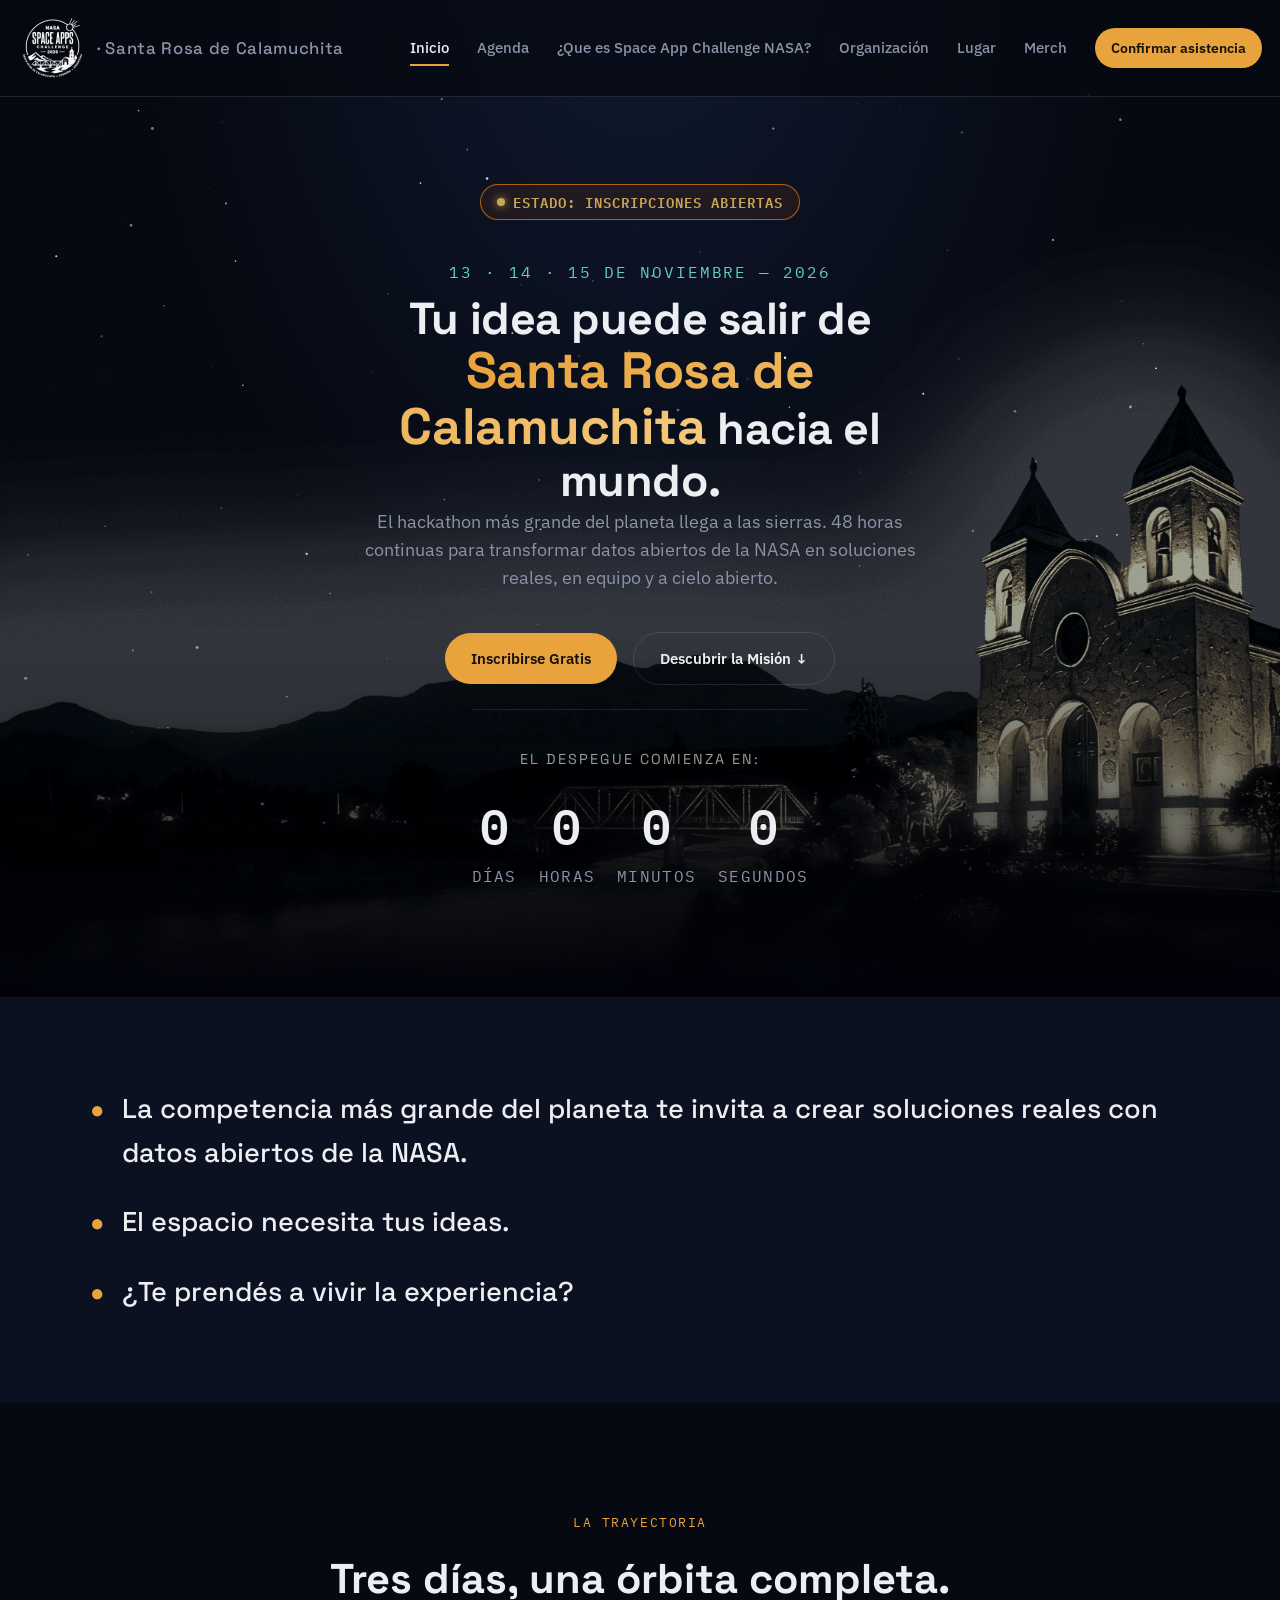
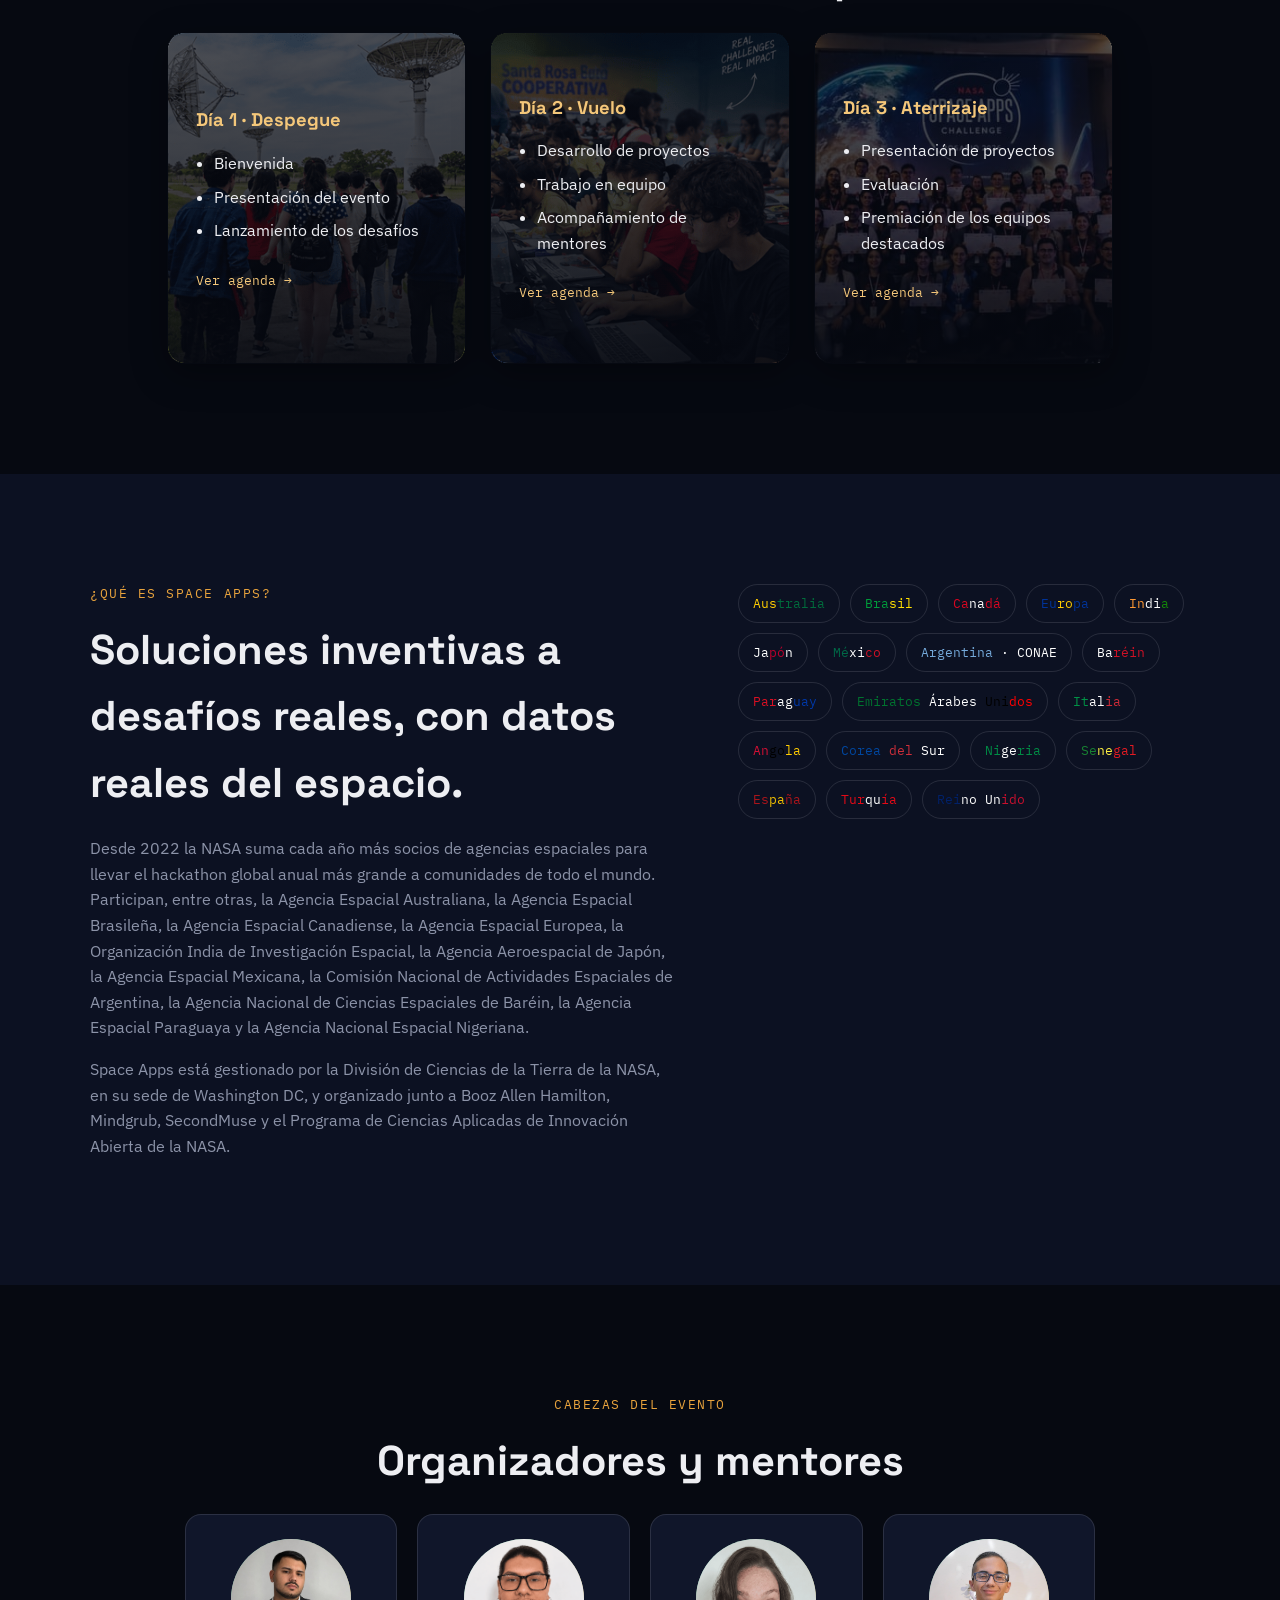
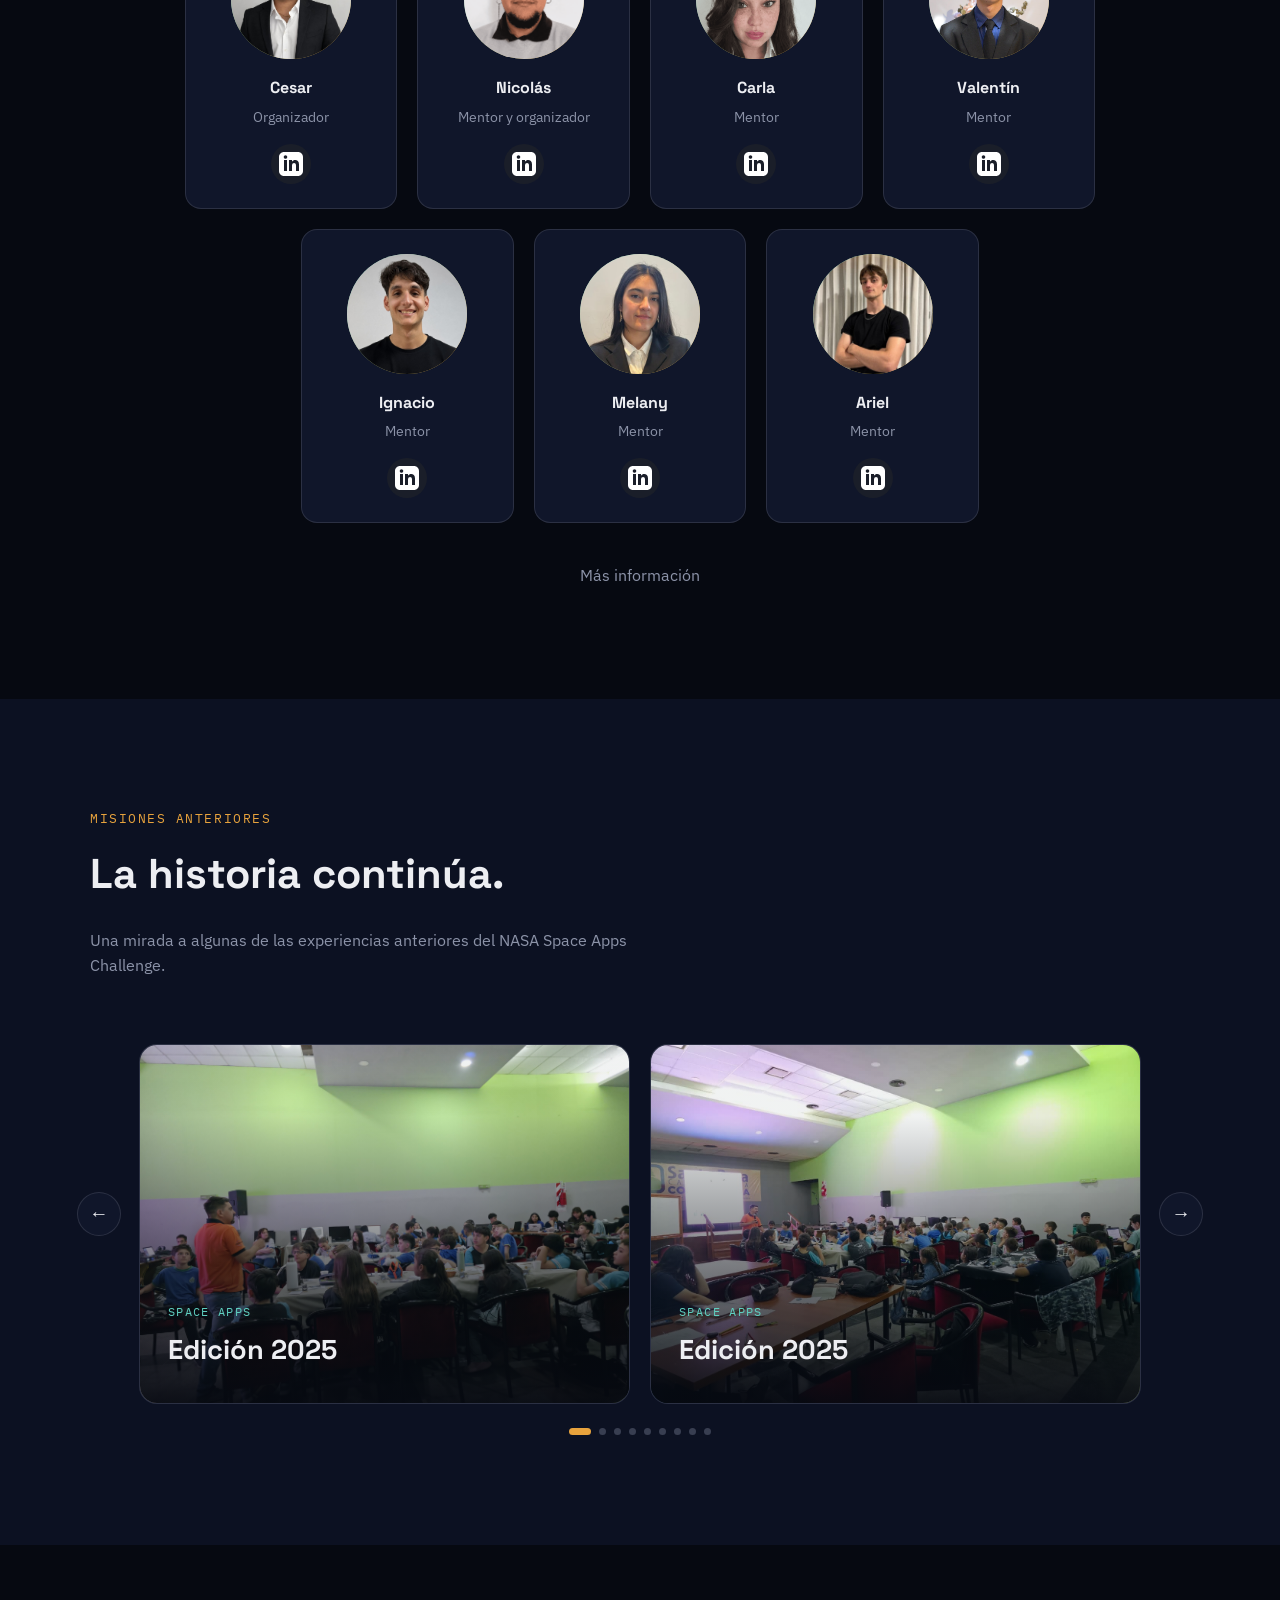
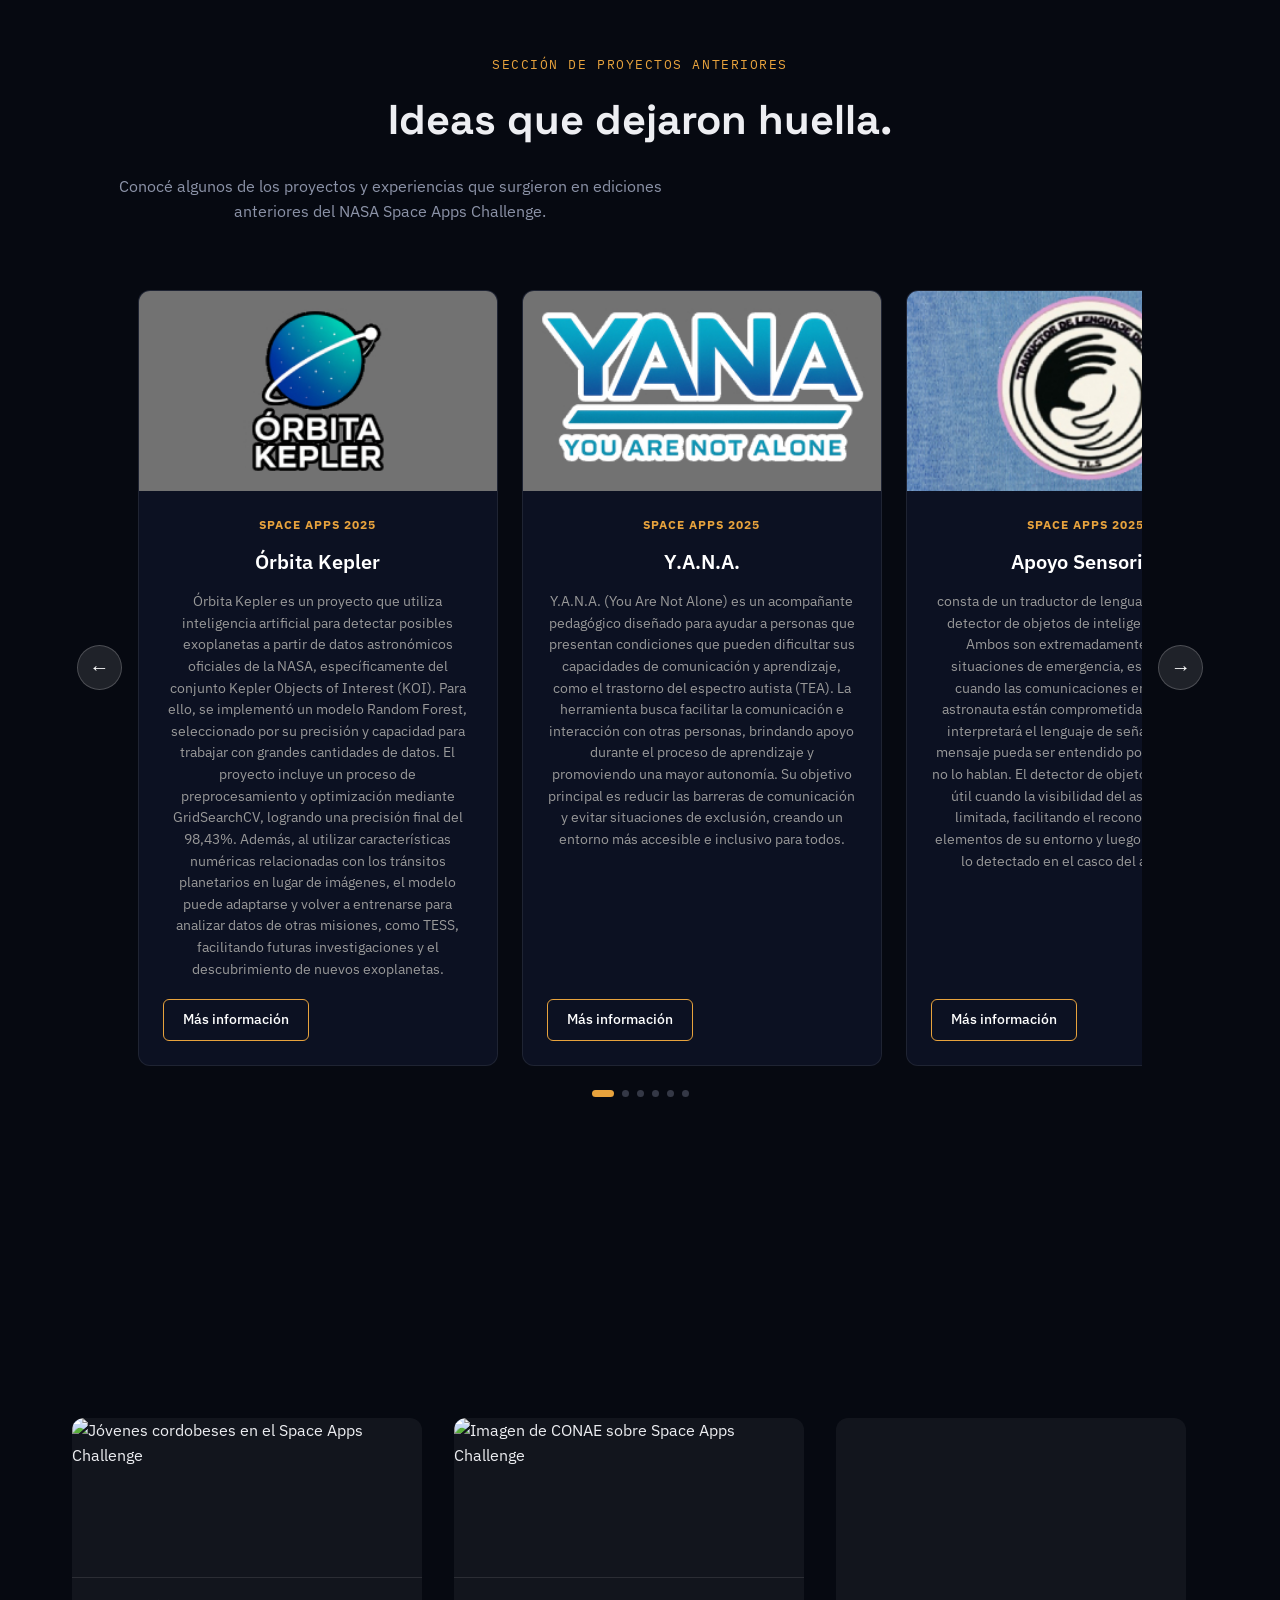
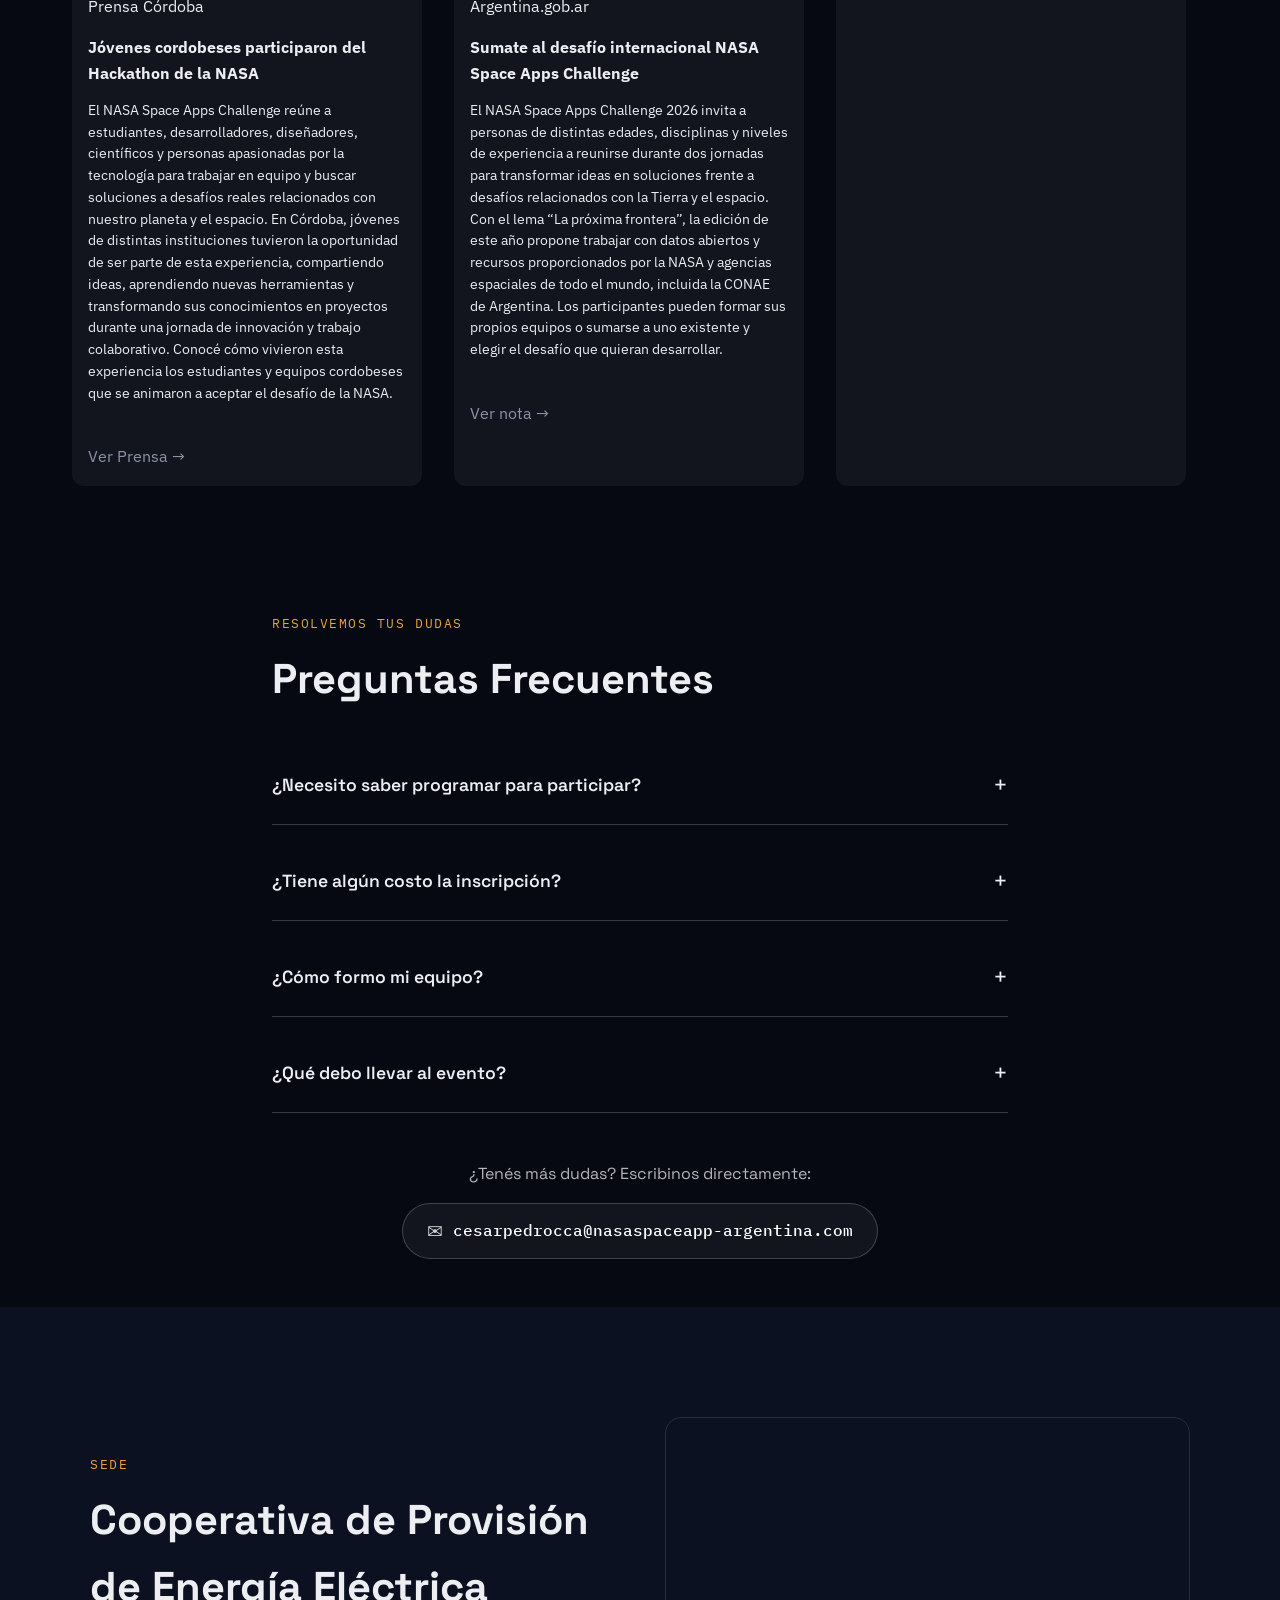
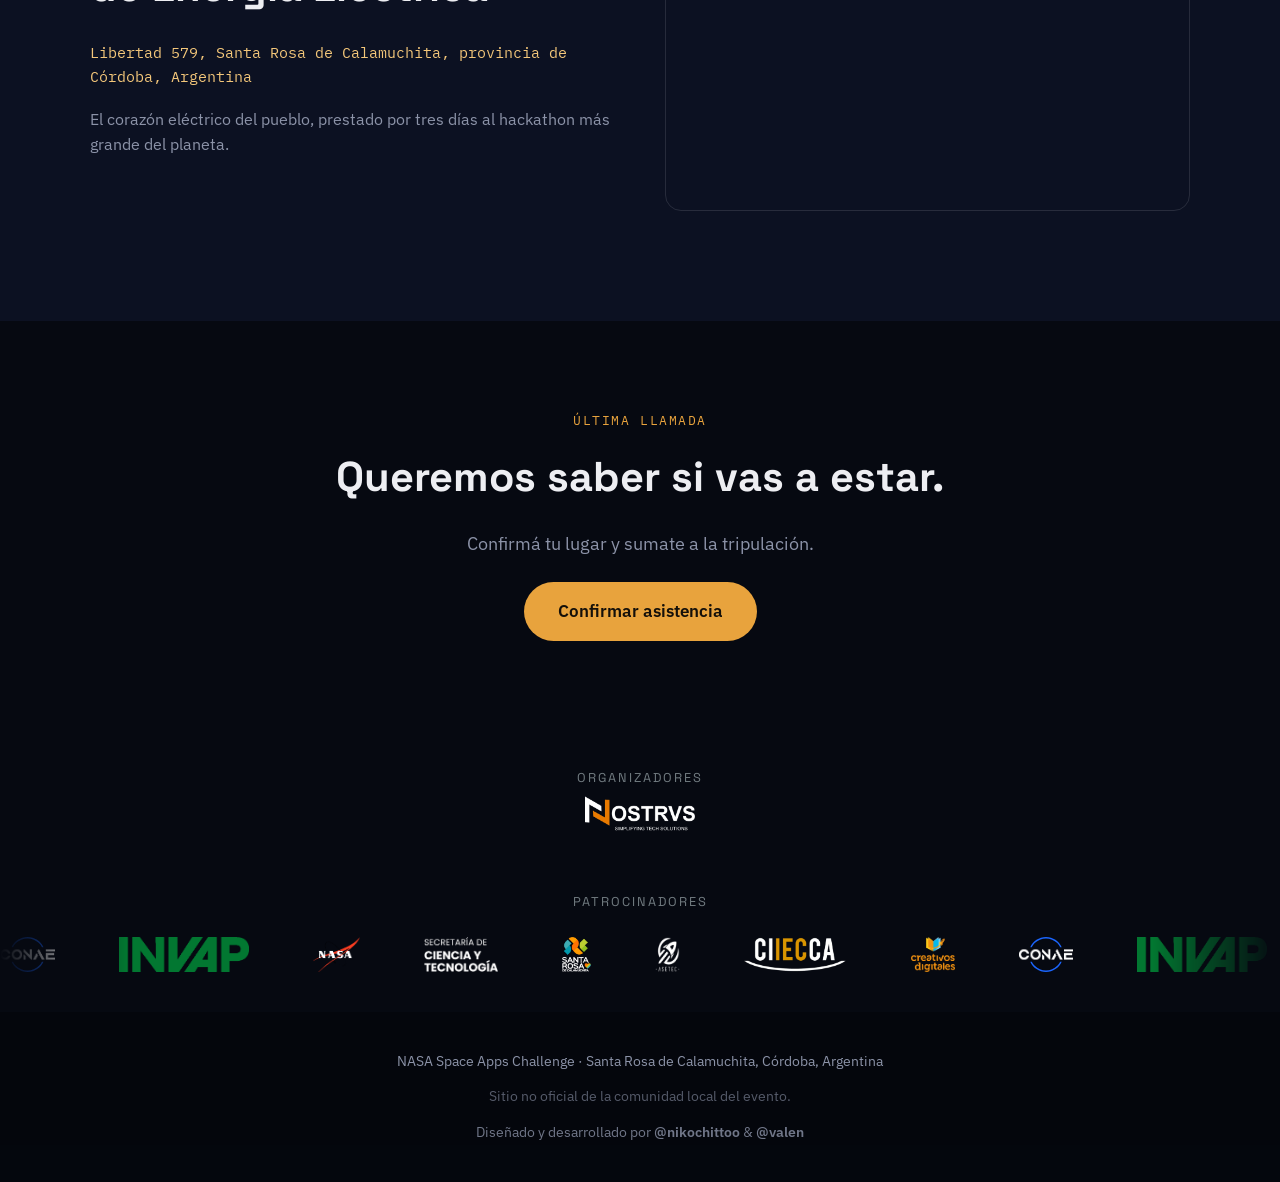
==== commit bd09b020: "Estoy en mi prime supremo" ====
--- a/index.html
+++ b/index.html
@@ -645,6 +645,43 @@
         <!-- Contenedor carrusel -->
         <div class="social-posts__carousel-wrapper" data-reveal>
           <div class="social-posts__grid">
+
+                  <!-- NUEVA NOTICIA 1: Prensa Córdoba (VISTA PREVIA VISUAL) -->
+            <!-- NOTA: Necesitas la URL de una imagen representativa de la nota -->
+            <div class="social-posts__item news-card news-card--with-preview">
+              <div class="news-card__preview">
+                <img src="https://prensa.cba.gov.ar/wp-content/uploads/2024/10/Hackaton-2.jpeg" alt="Jóvenes cordobeses en el Space Apps Challenge" loading="lazy">
+              </div>
+              <div class="news-card__content">
+                <span class="news-tag">Prensa Córdoba</span>
+                <h3>Jóvenes cordobeses participaron del Hackathon de la NASA</h3>
+                <p>El NASA Space Apps Challenge reúne a estudiantes, desarrolladores, diseñadores, científicos y personas apasionadas por la tecnología para trabajar en equipo y buscar soluciones a desafíos reales relacionados con nuestro planeta y el espacio.
+
+En Córdoba, jóvenes de distintas instituciones tuvieron la oportunidad de ser parte de esta experiencia, compartiendo ideas, aprendiendo nuevas herramientas y transformando sus conocimientos en proyectos durante una jornada de innovación y trabajo colaborativo.
+
+Conocé cómo vivieron esta experiencia los estudiantes y equipos cordobeses que se animaron a aceptar el desafío de la NASA.</p>
+                <div class="speakers__note_news" data-reveal>
+  <a href="https://prensa.cba.gov.ar/informacion-general/jovenes-cordobeses-participaron-del-hackathon-de-la-nasa-space-apps-challenge/" target="_blank" rel="noopener noreferrer">Ver Prensa &rarr;</a>
+</div>
+              </div>
+            </div>
+
+            <!-- NUEVA NOTICIA 2: Argentina.gob.ar (VISTA PREVIA VISUAL) -->
+            <div class="social-posts__item news-card news-card--with-preview">
+              <div class="news-card__preview">
+                <img src="https://www.argentina.gob.ar/sites/default/files/2_foto_interior.png" alt="Imagen de CONAE sobre Space Apps Challenge" loading="lazy">
+              </div>
+              <div class="news-card__content">
+                <span class="news-tag">Argentina.gob.ar</span>
+                <h3>Sumate al desafío internacional NASA Space Apps Challenge</h3>
+                <p>El NASA Space Apps Challenge 2026 invita a personas de distintas edades, disciplinas y niveles de experiencia a reunirse durante dos jornadas para transformar ideas en soluciones frente a desafíos relacionados con la Tierra y el espacio.
+
+Con el lema “La próxima frontera”, la edición de este año propone trabajar con datos abiertos y recursos proporcionados por la NASA y agencias espaciales de todo el mundo, incluida la CONAE de Argentina. Los participantes pueden formar sus propios equipos o sumarse a uno existente y elegir el desafío que quieran desarrollar.</p>
+                <div class="speakers__note_news" data-reveal>
+  <a href="https://www.argentina.gob.ar/noticias/sumate-al-desafio-internacional-nasa-space-apps-challenge" target="_blank" rel="noopener noreferrer">Ver nota &rarr;</a>
+</div>
+              </div>
+            </div>
             
             <!-- PUBLICACIÓN DE INSTAGRAM 1 -->
             <div class="social-posts__item">
@@ -677,32 +714,7 @@
               </div>
             </div>
 
-            <!-- NUEVA NOTICIA 1: Prensa Córdoba (VISTA PREVIA VISUAL) -->
-            <!-- NOTA: Necesitas la URL de una imagen representativa de la nota -->
-            <div class="social-posts__item news-card news-card--with-preview">
-              <div class="news-card__preview">
-                <img src="https://prensa.cba.gov.ar/wp-content/uploads/2024/10/Hackaton-2.jpeg" alt="Jóvenes cordobeses en el Space Apps Challenge" loading="lazy">
-              </div>
-              <div class="news-card__content">
-                <span class="news-tag">Prensa Córdoba</span>
-                <h3>Jóvenes cordobeses participaron del Hackathon de la NASA</h3>
-                <p>Conocé cómo vivieron la experiencia los estudiantes y equipos locales...</p>
-                <a href="https://prensa.cba.gov.ar/informacion-general/jovenes-cordobeses-participaron-del-hackathon-de-la-nasa-space-apps-challenge/" target="_blank" rel="noopener noreferrer" class="news-link">Ver artículo &rarr;</a>
-              </div>
-            </div>
-
-            <!-- NUEVA NOTICIA 2: Argentina.gob.ar (VISTA PREVIA VISUAL) -->
-            <div class="social-posts__item news-card news-card--with-preview">
-              <div class="news-card__preview">
-                <img src="https://www.argentina.gob.ar/sites/default/files/2_foto_interior.png" alt="Imagen de CONAE sobre Space Apps Challenge" loading="lazy">
-              </div>
-              <div class="news-card__content">
-                <span class="news-tag">Argentina.gob.ar</span>
-                <h3>Sumate al desafío internacional NASA Space Apps Challenge</h3>
-                <p>La CONAE convoca talento para resolver retos con datos abiertos...</p>
-                <a href="https://www.argentina.gob.ar/noticias/sumate-al-desafio-internacional-nasa-space-apps-challenge" target="_blank" rel="noopener noreferrer" class="news-link">Ver nota &rarr;</a>
-              </div>
-            </div>
+      
 
           </div>
         </div>
--- a/style.css
+++ b/style.css
@@ -1016,6 +1016,11 @@
   text-align: center;
 }
 
+.speakers__note_news {
+  color: var(--muted);
+  margin-top: 40px;
+}
+
 .speakers .section-eyebrow, .speakers .section-title{
   text-align: center;
   max-width: none;
@@ -1026,6 +1031,14 @@
 }
 
 .speakers__note a:hover{
+  color: var(--gold);
+}
+
+.speakers__note_news a{
+  text-decoration: none;
+}
+
+.speakers__note_news a:hover{
   color: var(--gold);
 }
 
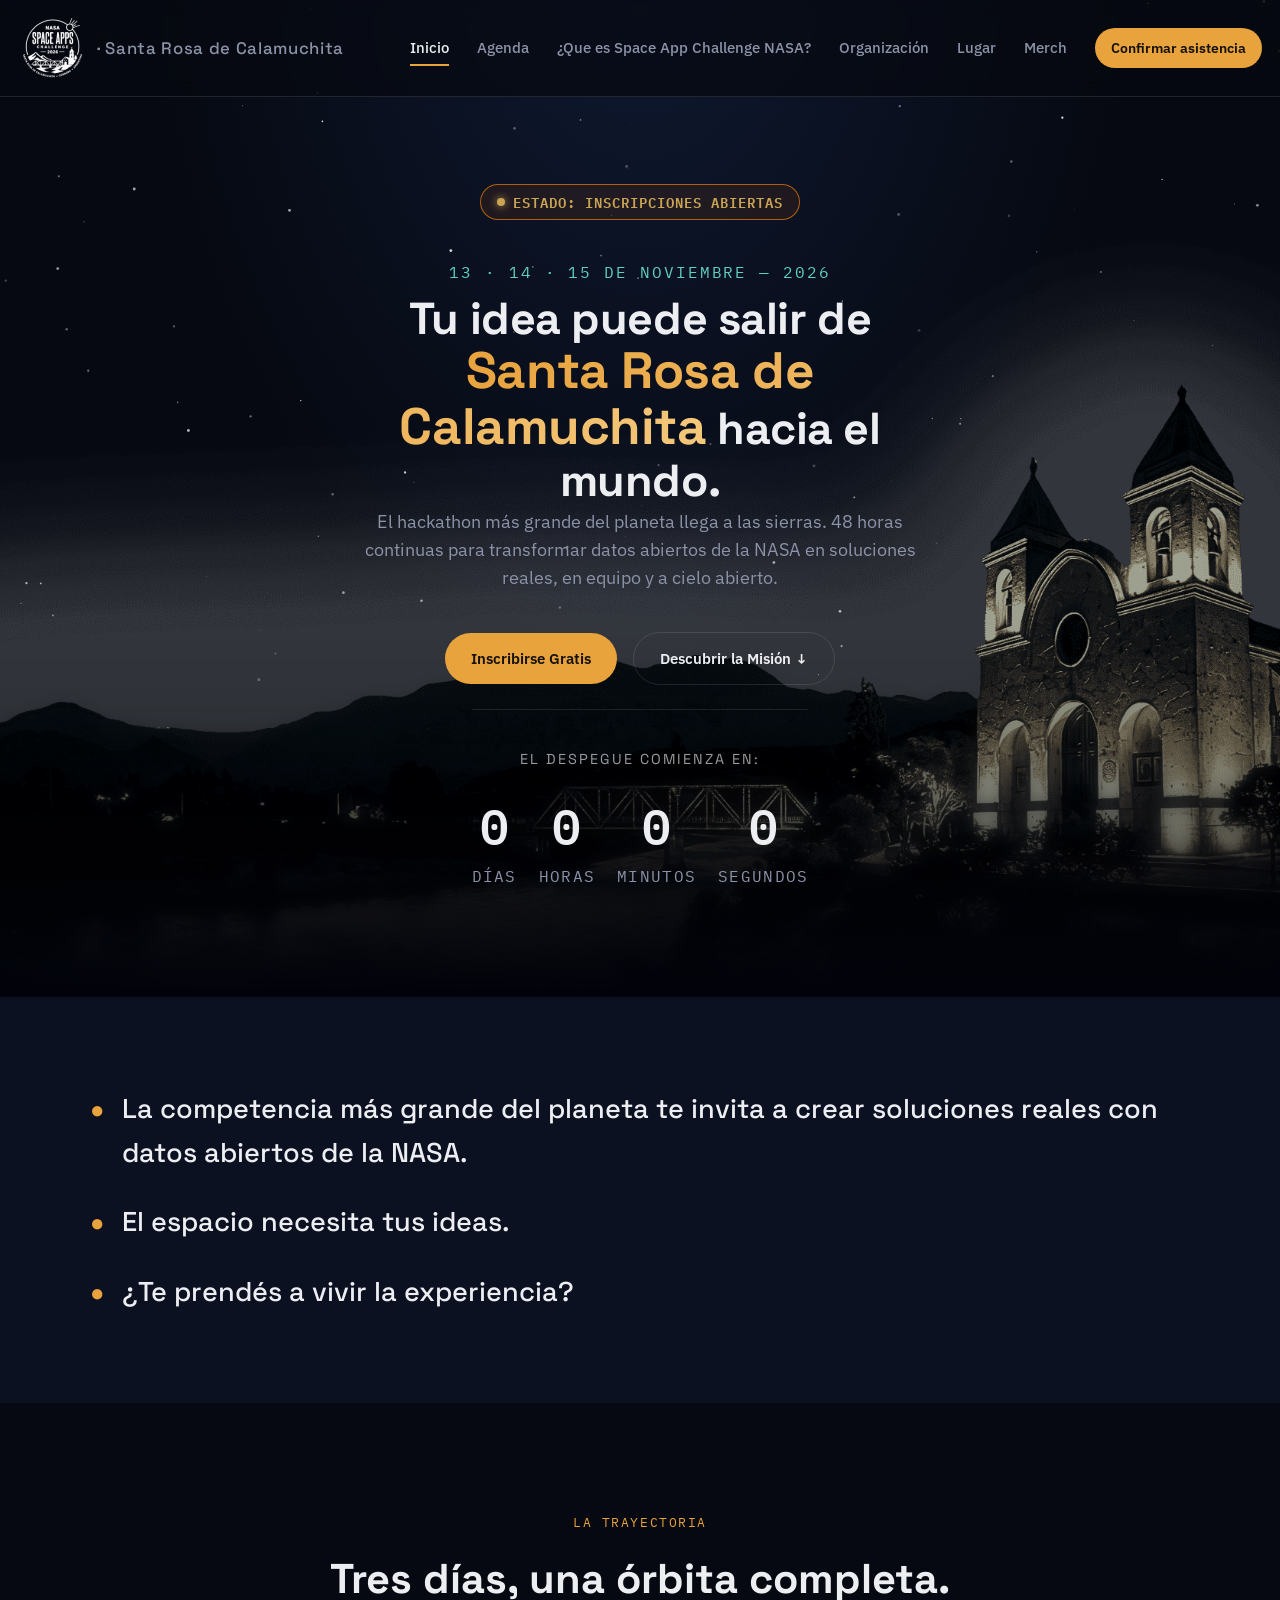
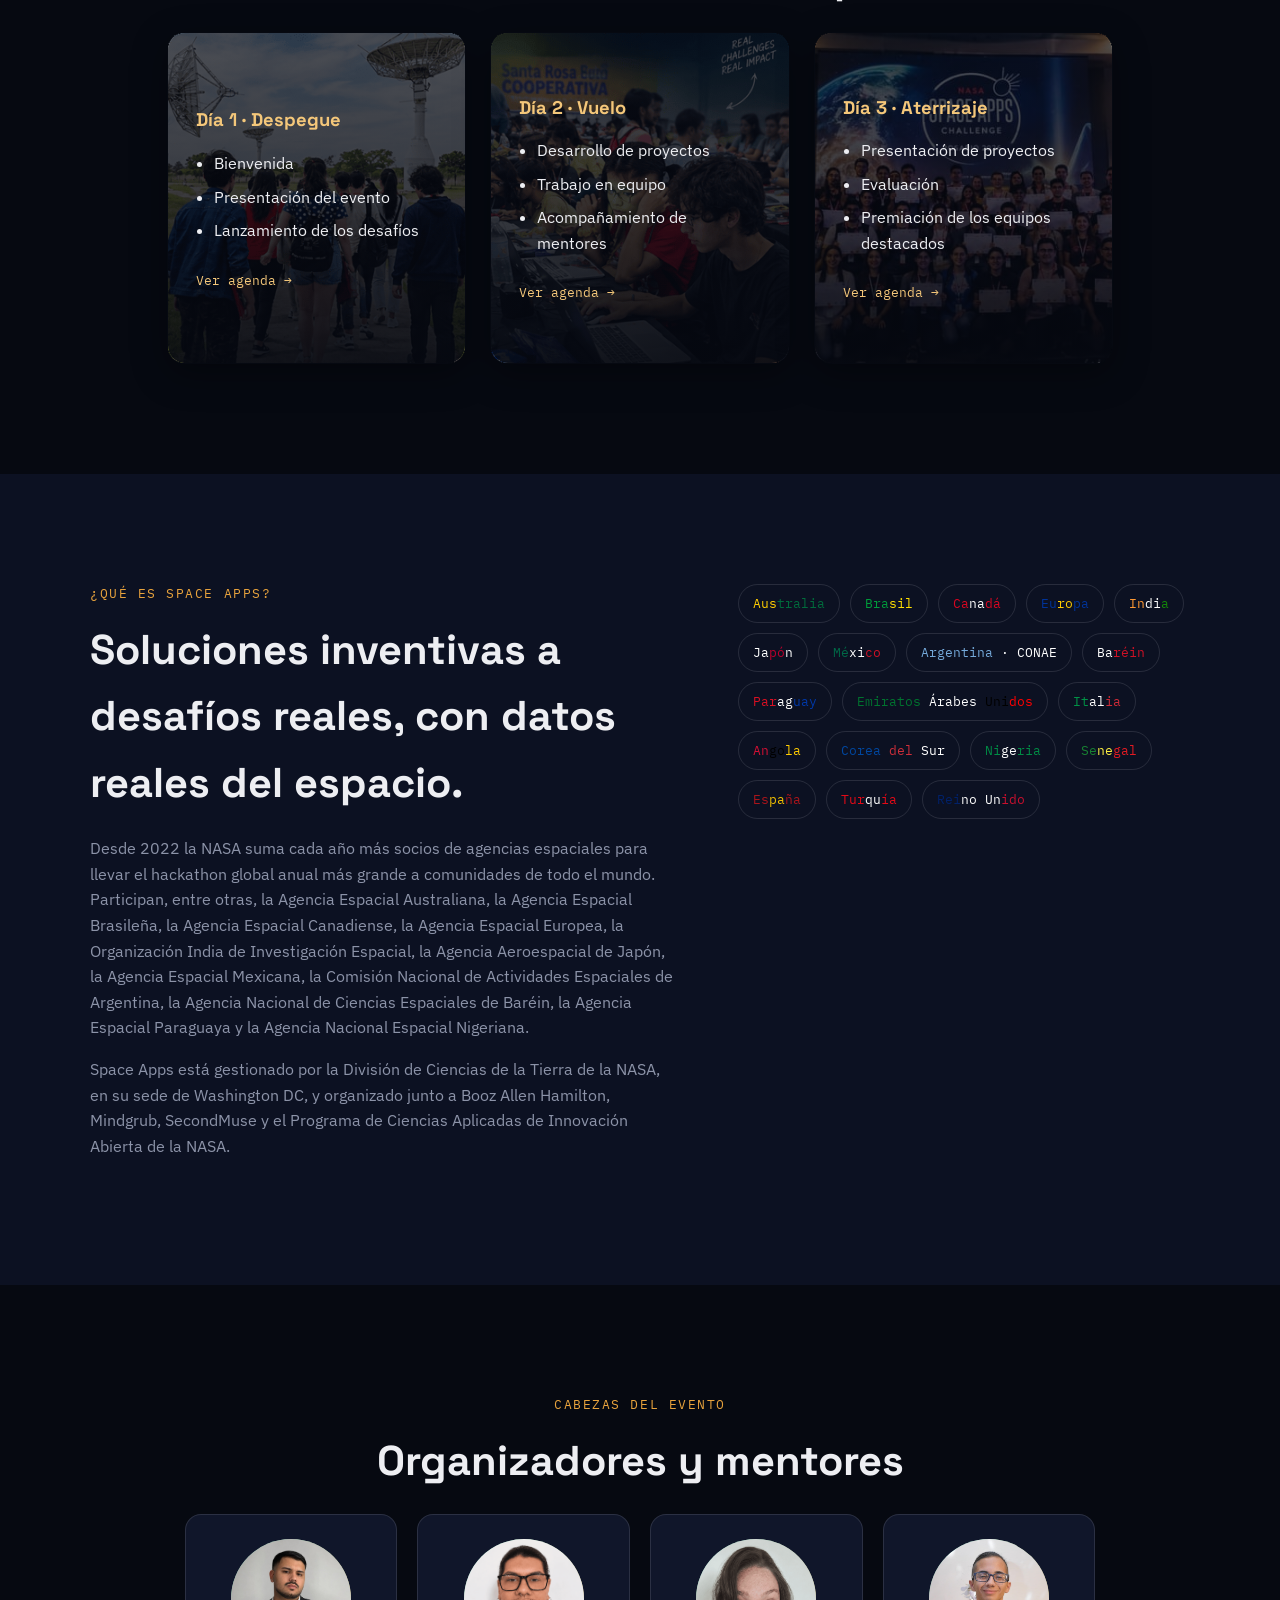
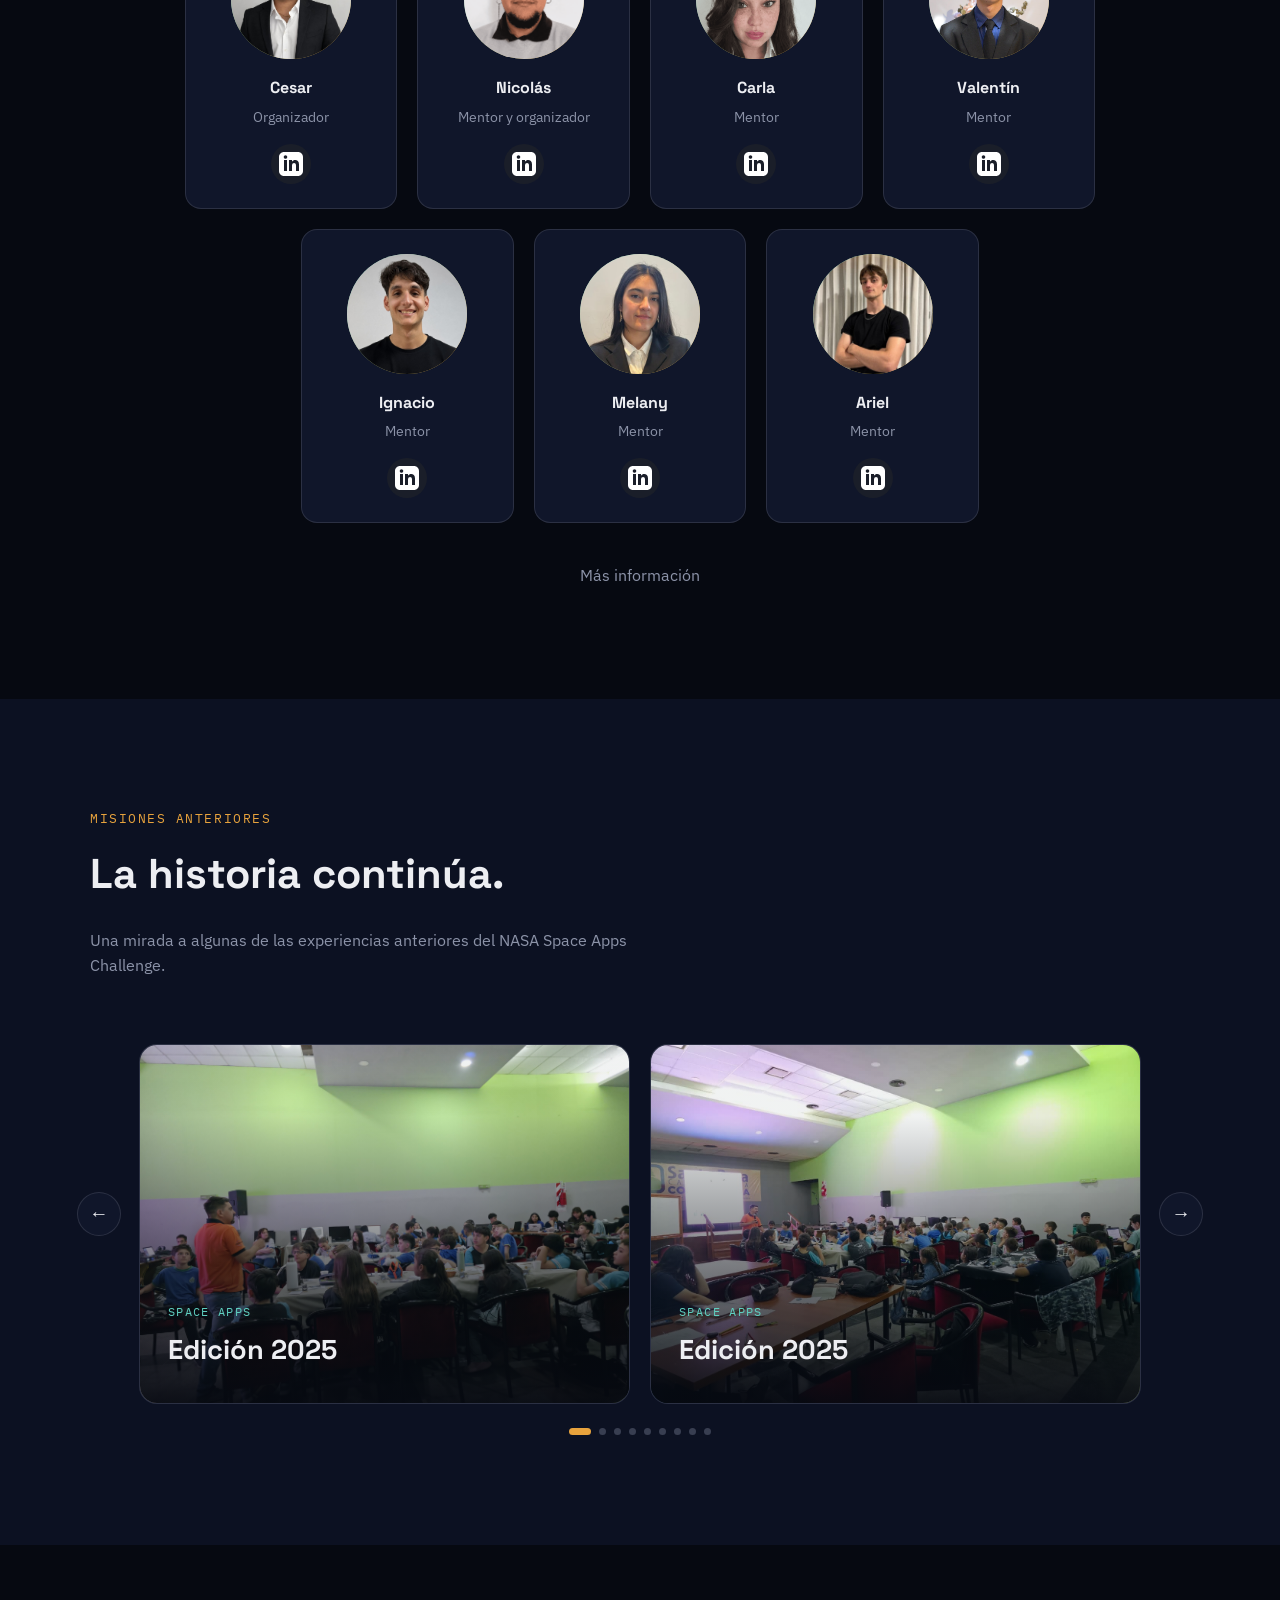
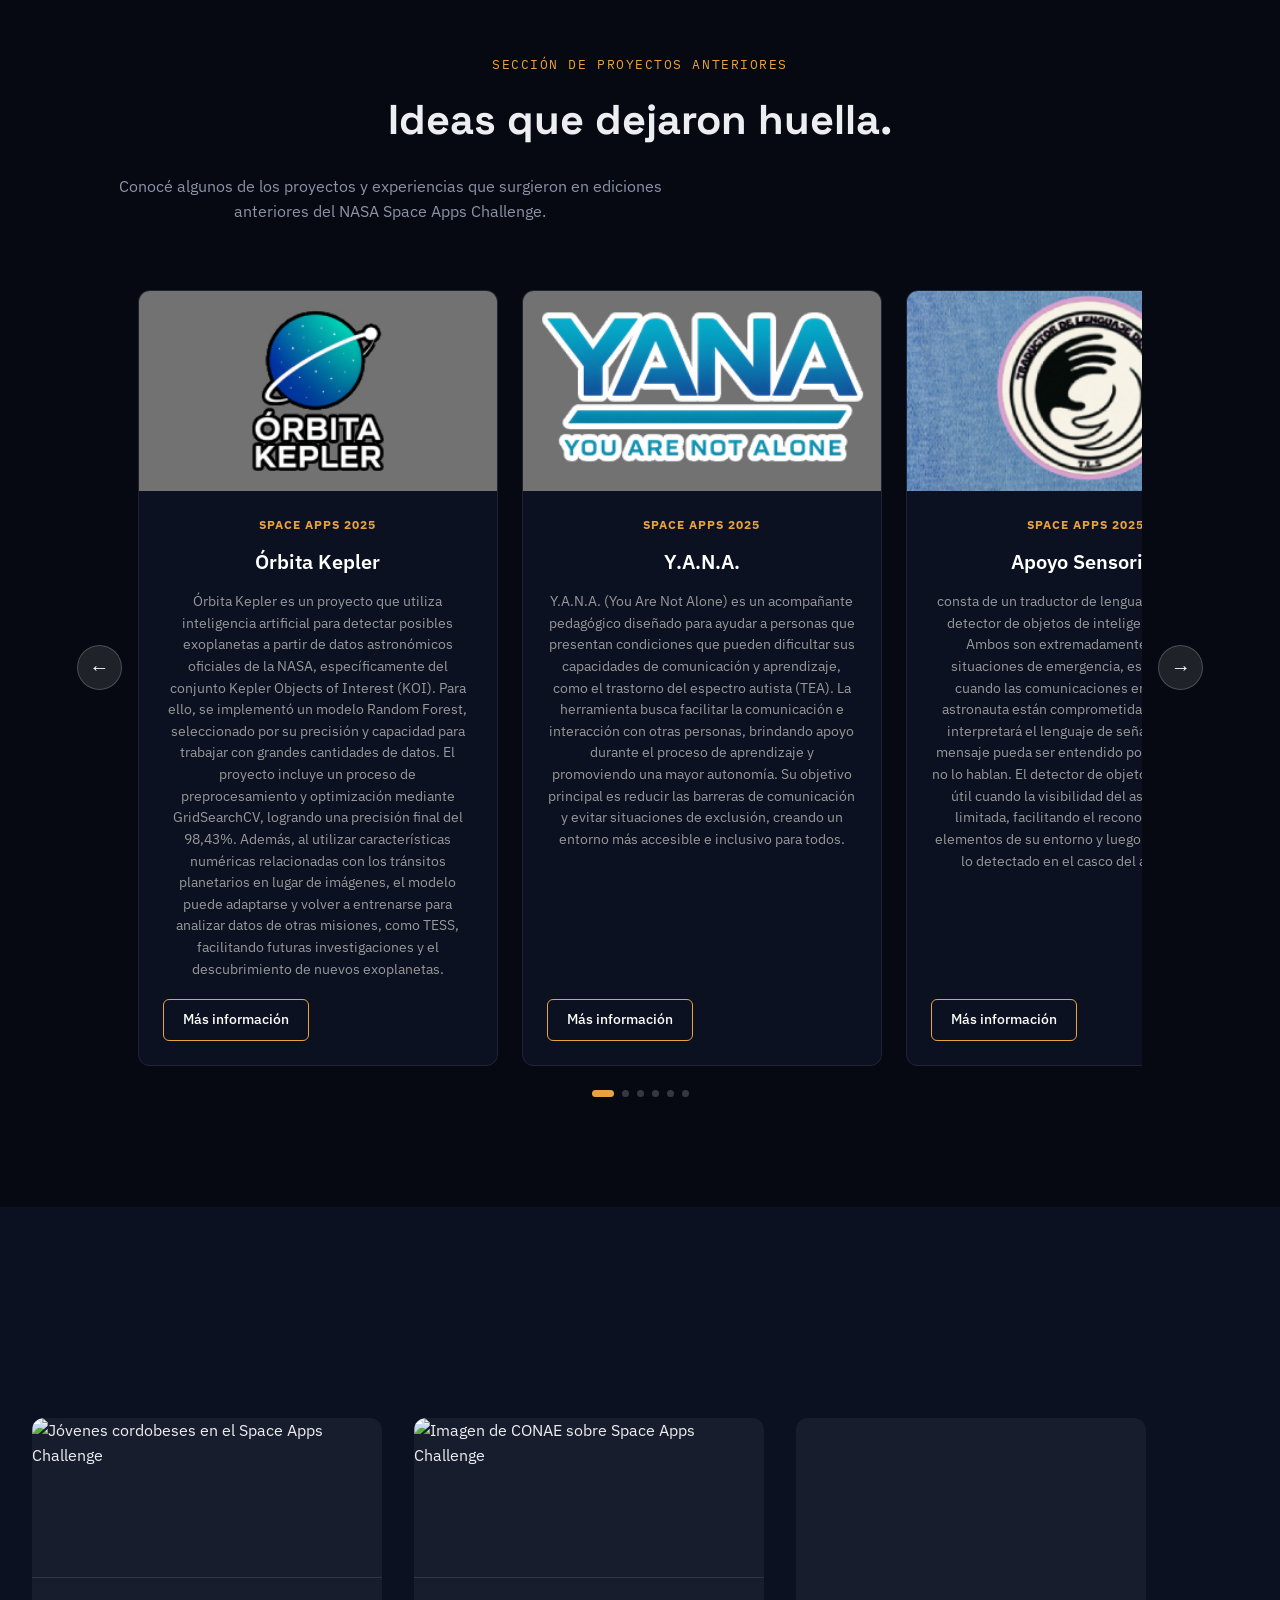
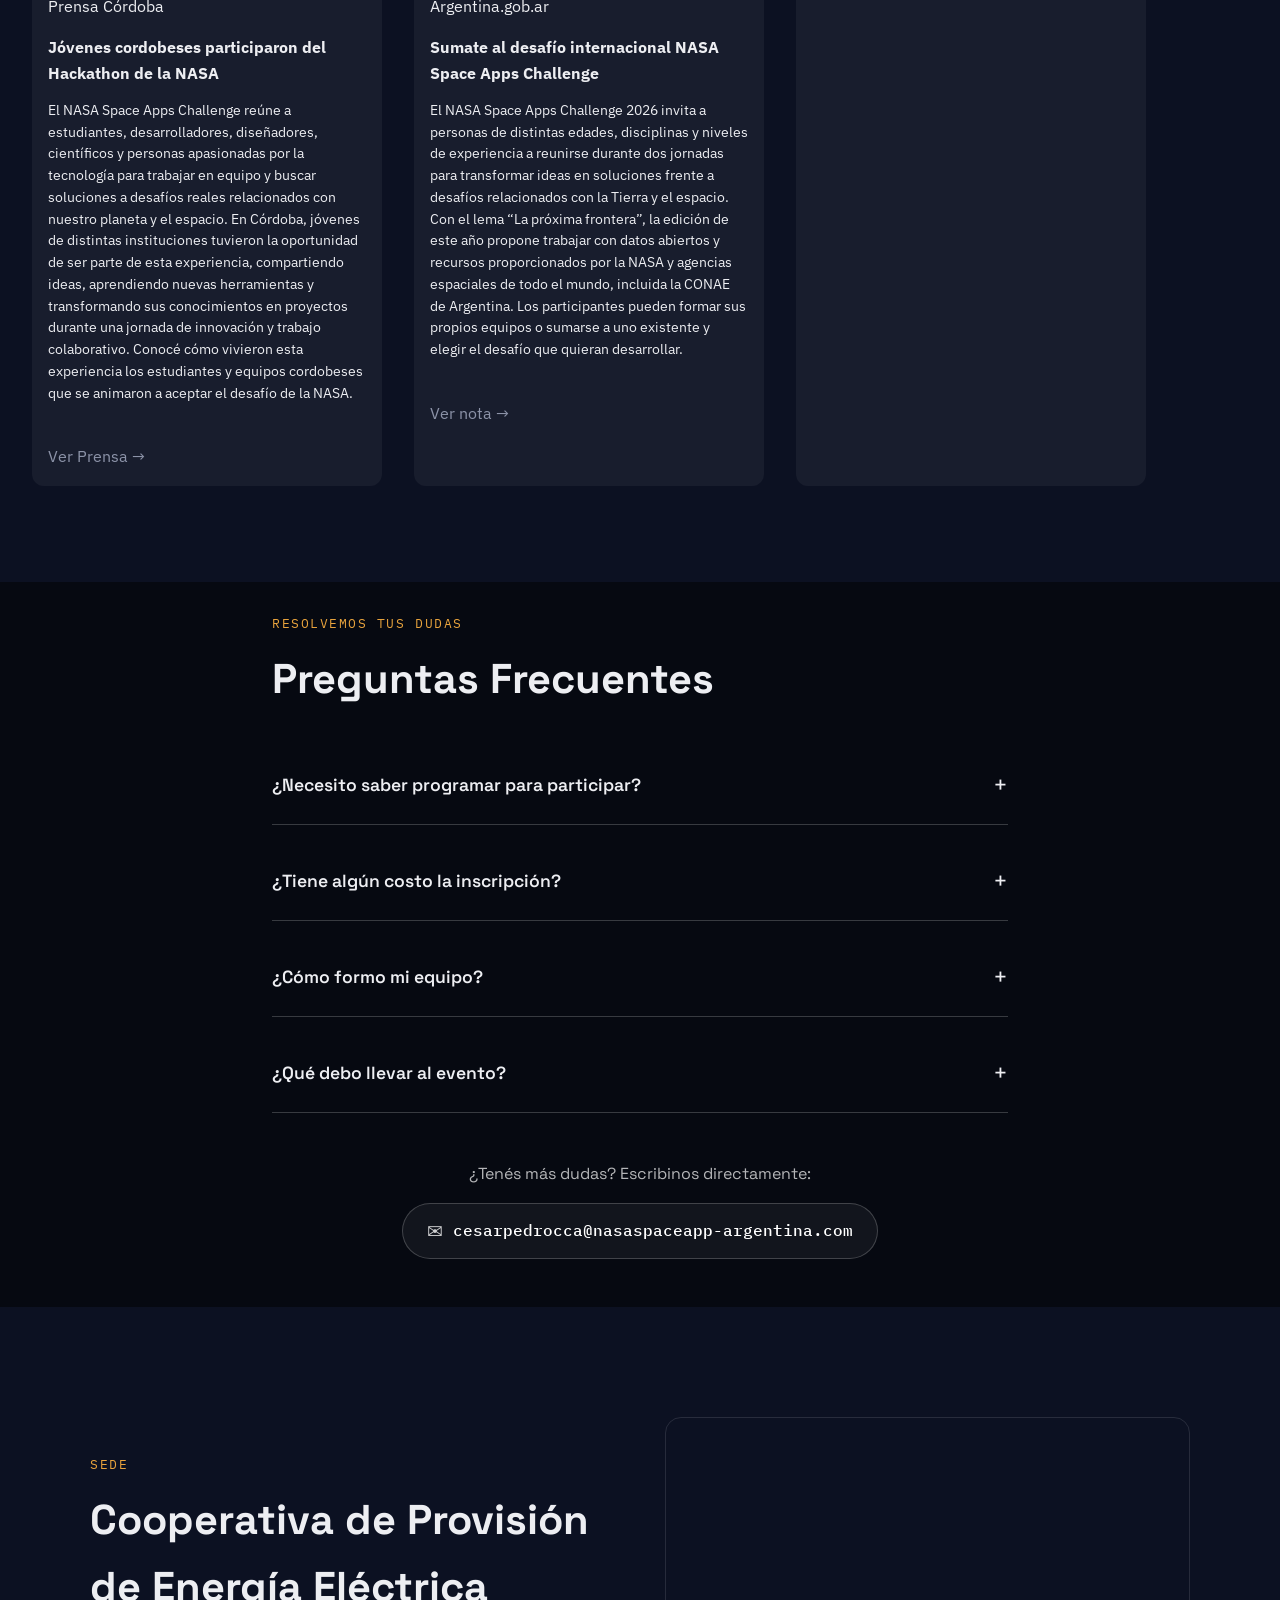
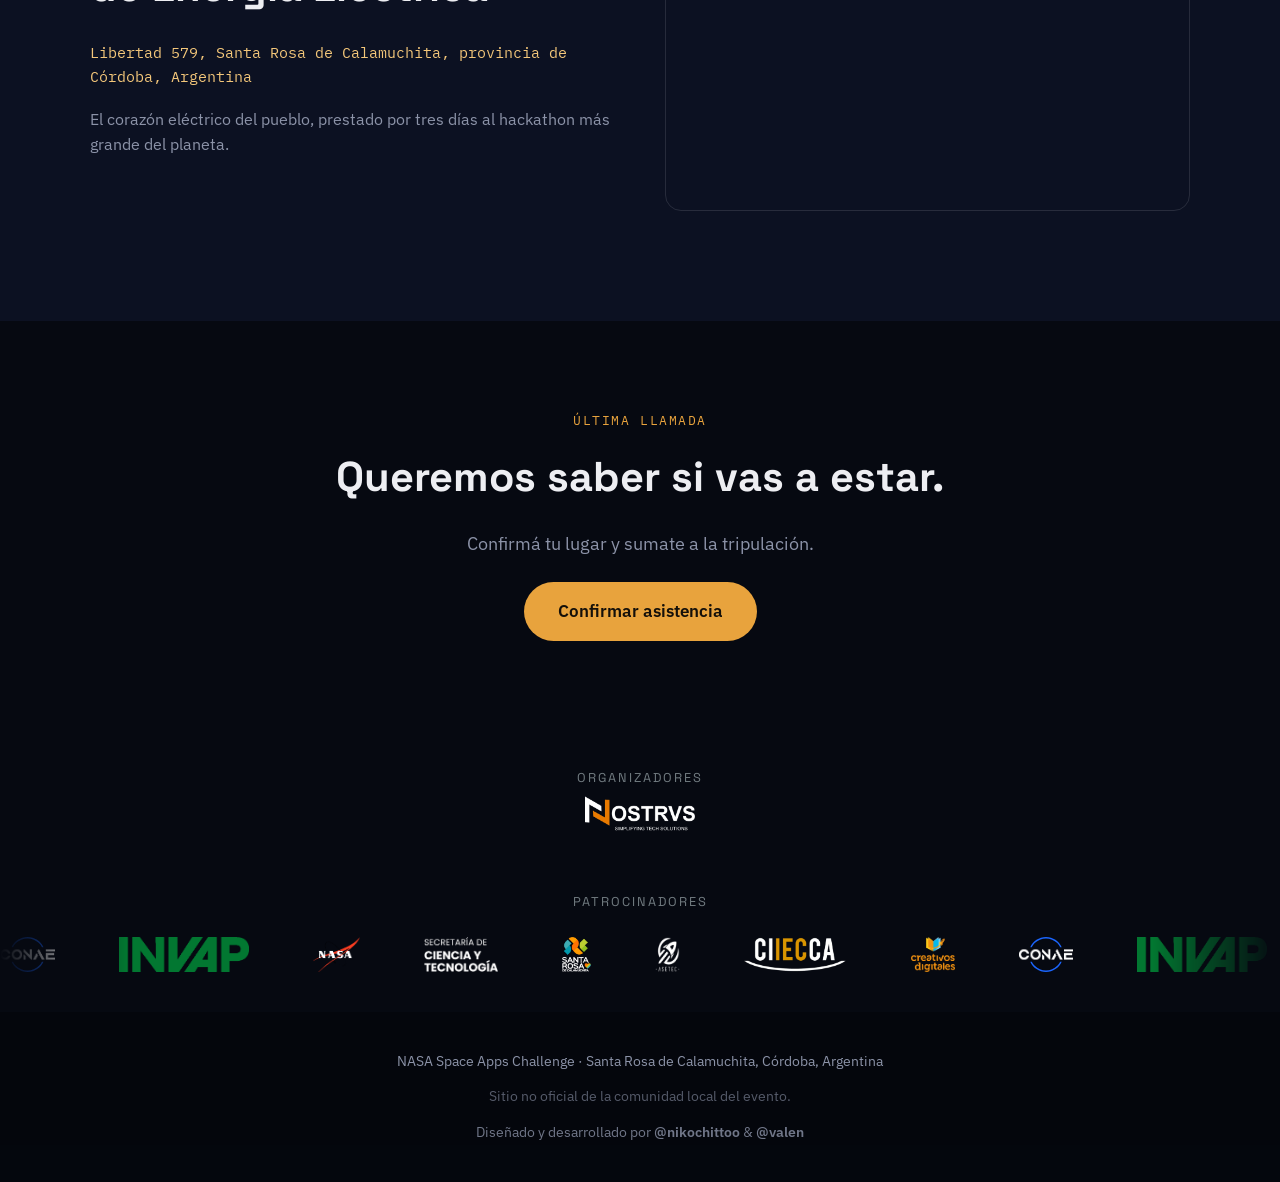
==== commit 115dc2bc: "Fixed errors in social posts" ====
--- a/index.html
+++ b/index.html
@@ -656,13 +656,11 @@
                 <span class="news-tag">Prensa Córdoba</span>
                 <h3>Jóvenes cordobeses participaron del Hackathon de la NASA</h3>
                 <p>El NASA Space Apps Challenge reúne a estudiantes, desarrolladores, diseñadores, científicos y personas apasionadas por la tecnología para trabajar en equipo y buscar soluciones a desafíos reales relacionados con nuestro planeta y el espacio.
-
-En Córdoba, jóvenes de distintas instituciones tuvieron la oportunidad de ser parte de esta experiencia, compartiendo ideas, aprendiendo nuevas herramientas y transformando sus conocimientos en proyectos durante una jornada de innovación y trabajo colaborativo.
-
-Conocé cómo vivieron esta experiencia los estudiantes y equipos cordobeses que se animaron a aceptar el desafío de la NASA.</p>
+                  En Córdoba, jóvenes de distintas instituciones tuvieron la oportunidad de ser parte de esta experiencia, compartiendo ideas, aprendiendo nuevas herramientas y transformando sus conocimientos en proyectos durante una jornada de innovación y trabajo colaborativo.
+                  Conocé cómo vivieron esta experiencia los estudiantes y equipos cordobeses que se animaron a aceptar el desafío de la NASA.</p>
                 <div class="speakers__note_news" data-reveal>
-  <a href="https://prensa.cba.gov.ar/informacion-general/jovenes-cordobeses-participaron-del-hackathon-de-la-nasa-space-apps-challenge/" target="_blank" rel="noopener noreferrer">Ver Prensa &rarr;</a>
-</div>
+                  <a href="https://prensa.cba.gov.ar/informacion-general/jovenes-cordobeses-participaron-del-hackathon-de-la-nasa-space-apps-challenge/" target="_blank" rel="noopener noreferrer">Ver Prensa &rarr;</a>
+                </div>
               </div>
             </div>
 
@@ -675,11 +673,10 @@
                 <span class="news-tag">Argentina.gob.ar</span>
                 <h3>Sumate al desafío internacional NASA Space Apps Challenge</h3>
                 <p>El NASA Space Apps Challenge 2026 invita a personas de distintas edades, disciplinas y niveles de experiencia a reunirse durante dos jornadas para transformar ideas en soluciones frente a desafíos relacionados con la Tierra y el espacio.
-
-Con el lema “La próxima frontera”, la edición de este año propone trabajar con datos abiertos y recursos proporcionados por la NASA y agencias espaciales de todo el mundo, incluida la CONAE de Argentina. Los participantes pueden formar sus propios equipos o sumarse a uno existente y elegir el desafío que quieran desarrollar.</p>
+                  Con el lema “La próxima frontera”, la edición de este año propone trabajar con datos abiertos y recursos proporcionados por la NASA y agencias espaciales de todo el mundo, incluida la CONAE de Argentina. Los participantes pueden formar sus propios equipos o sumarse a uno existente y elegir el desafío que quieran desarrollar.</p>
                 <div class="speakers__note_news" data-reveal>
-  <a href="https://www.argentina.gob.ar/noticias/sumate-al-desafio-internacional-nasa-space-apps-challenge" target="_blank" rel="noopener noreferrer">Ver nota &rarr;</a>
-</div>
+                  <a href="https://www.argentina.gob.ar/noticias/sumate-al-desafio-internacional-nasa-space-apps-challenge" target="_blank" rel="noopener noreferrer">Ver nota &rarr;</a>
+                </div>
               </div>
             </div>
             
@@ -713,9 +710,6 @@
                 </iframe>
               </div>
             </div>
-
-      
-
           </div>
         </div>
       </section>
--- a/style.css
+++ b/style.css
@@ -1699,8 +1699,9 @@
 /* ========================= SOCIAL POSTS / NOVEDADES ========================= */
 .social-posts {
   padding: 4rem 2rem;
-  max-width: 1200px;
+  align-items: center;
   margin: 0 auto;
+  background-color: var(--bg-alt);
 }
 
 .social-posts .section-eyebrow, .social-posts .section-title {
@@ -1714,12 +1715,15 @@
   overflow: hidden;
   margin-top: 3rem;
   padding-bottom: 1rem;
+  align-items: center;
+  justify-items: center;
 }
 
 /* Transformamos la grilla en un carrusel horizontal deslizable */
 .social-posts__grid {
   display: flex;
   gap: 2rem;
+  max-width: 1140px;
   overflow-x: auto;
   scroll-snap-type: x mandatory;
   scroll-behavior: smooth;
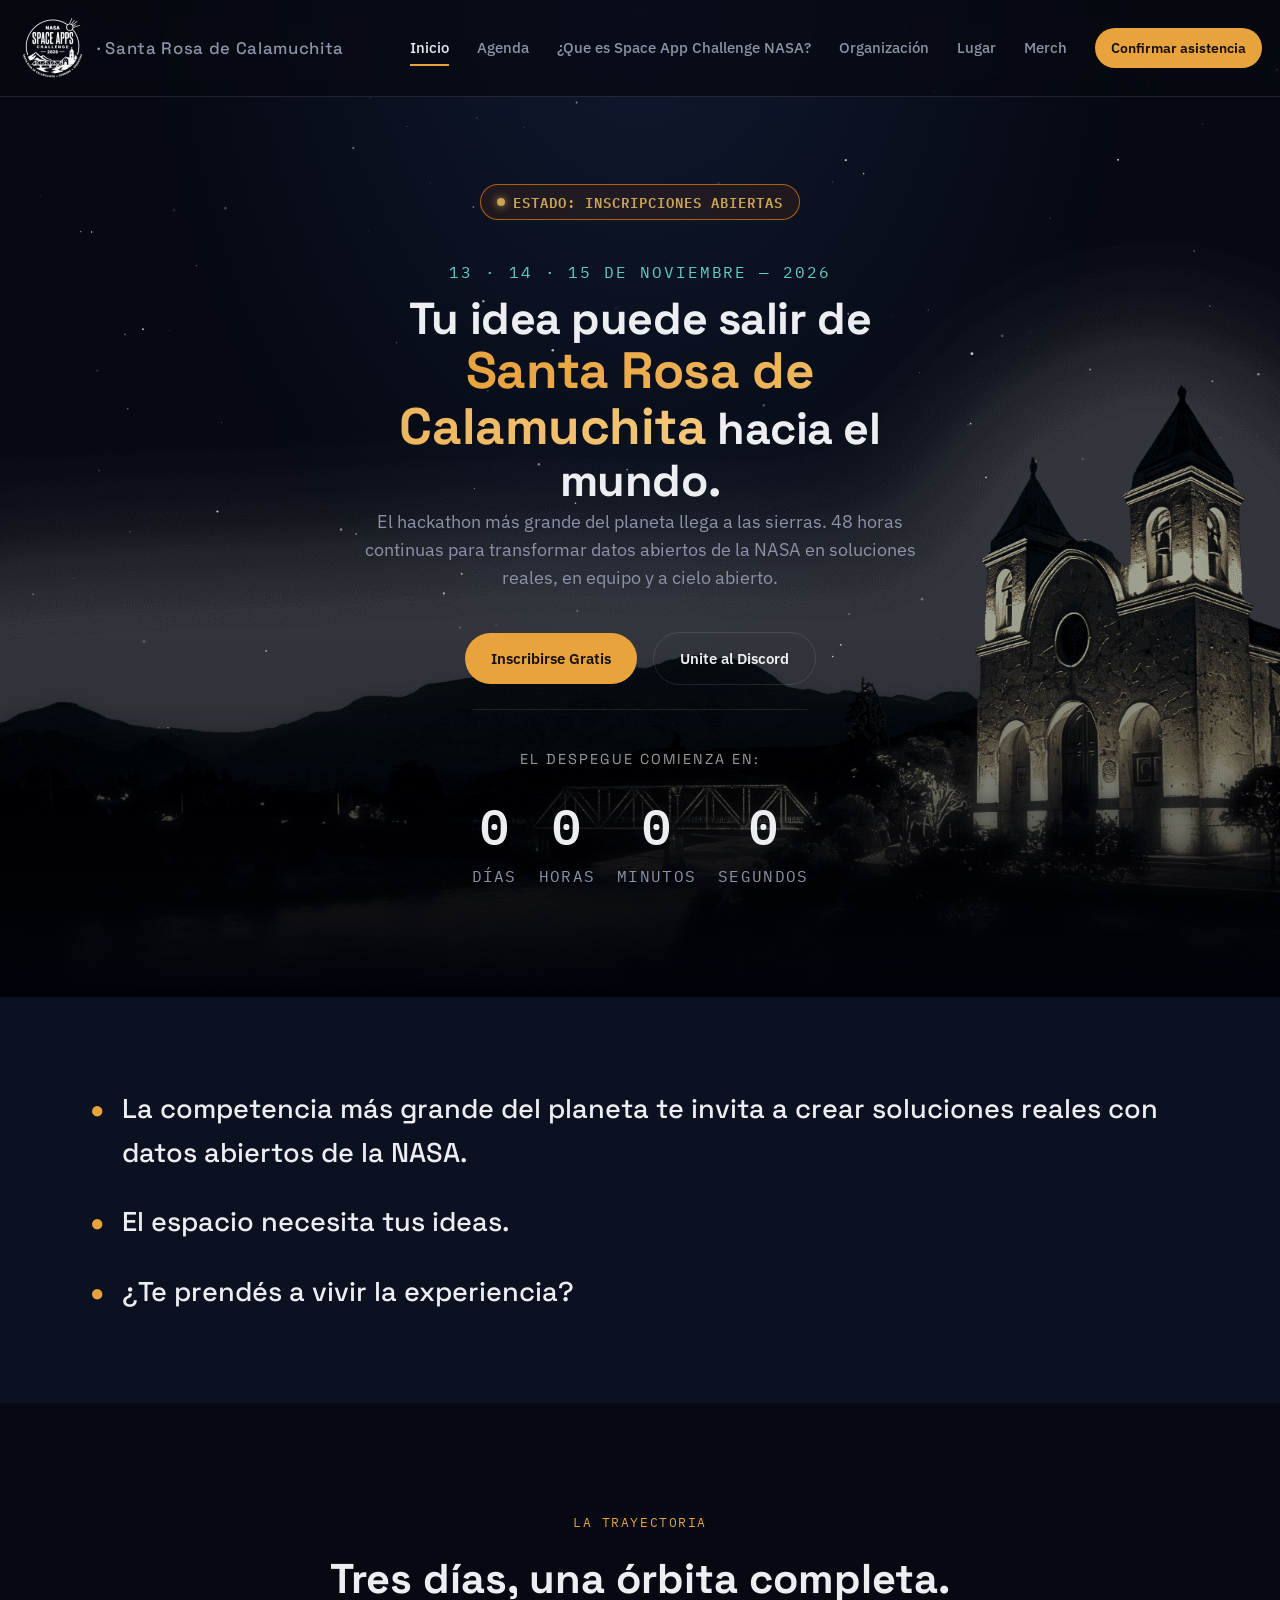
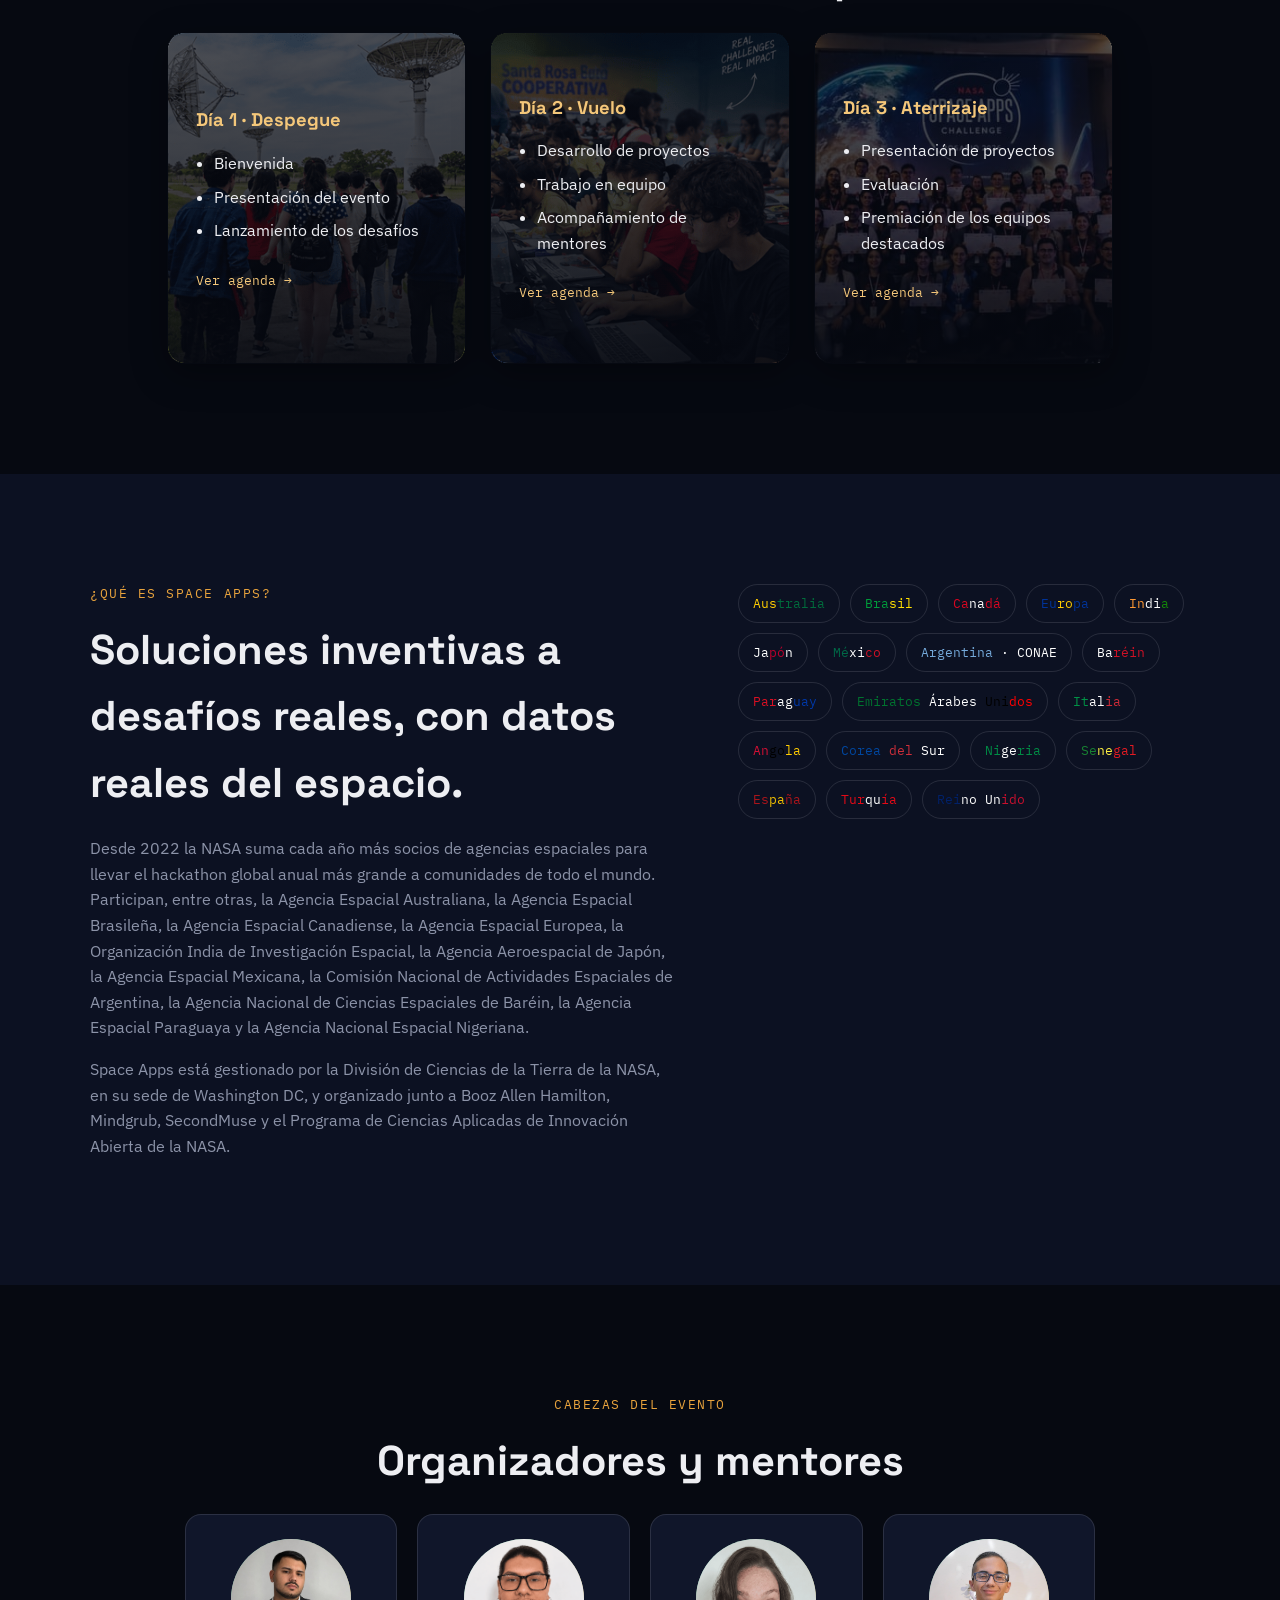
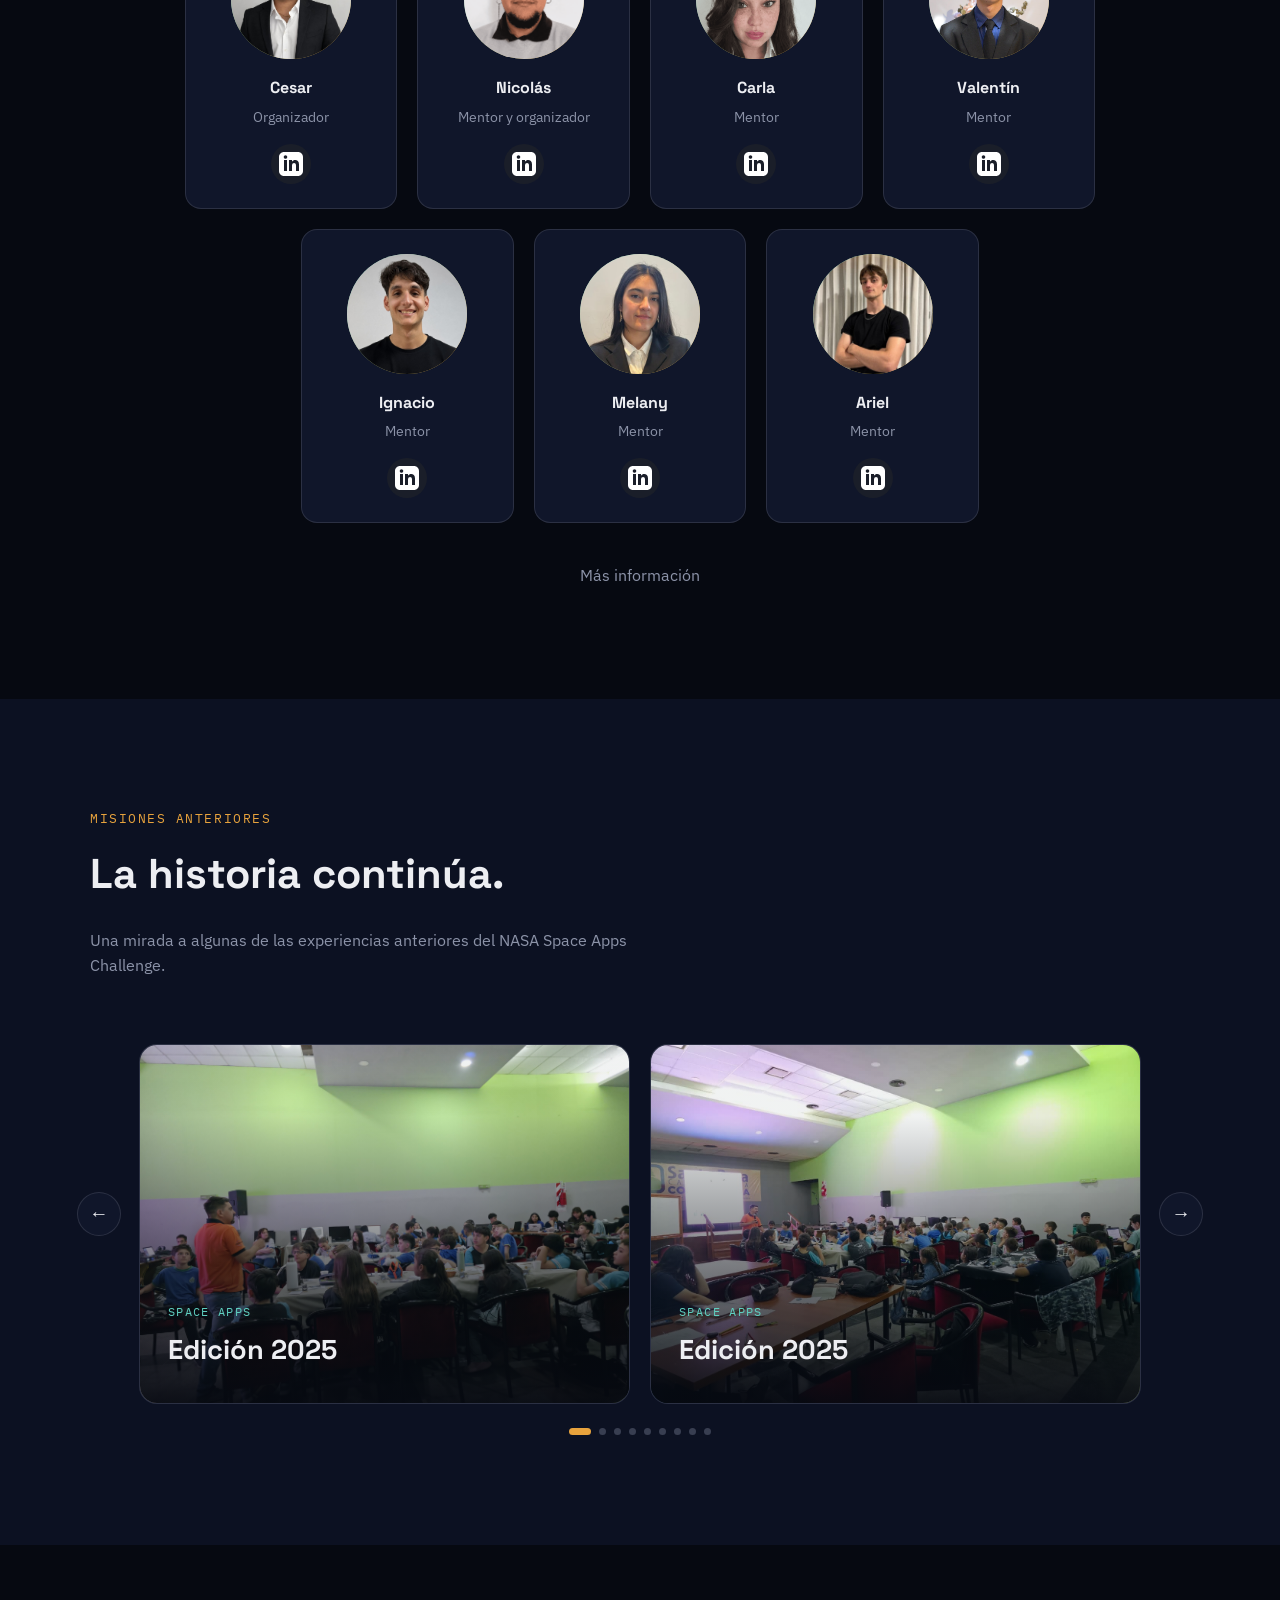
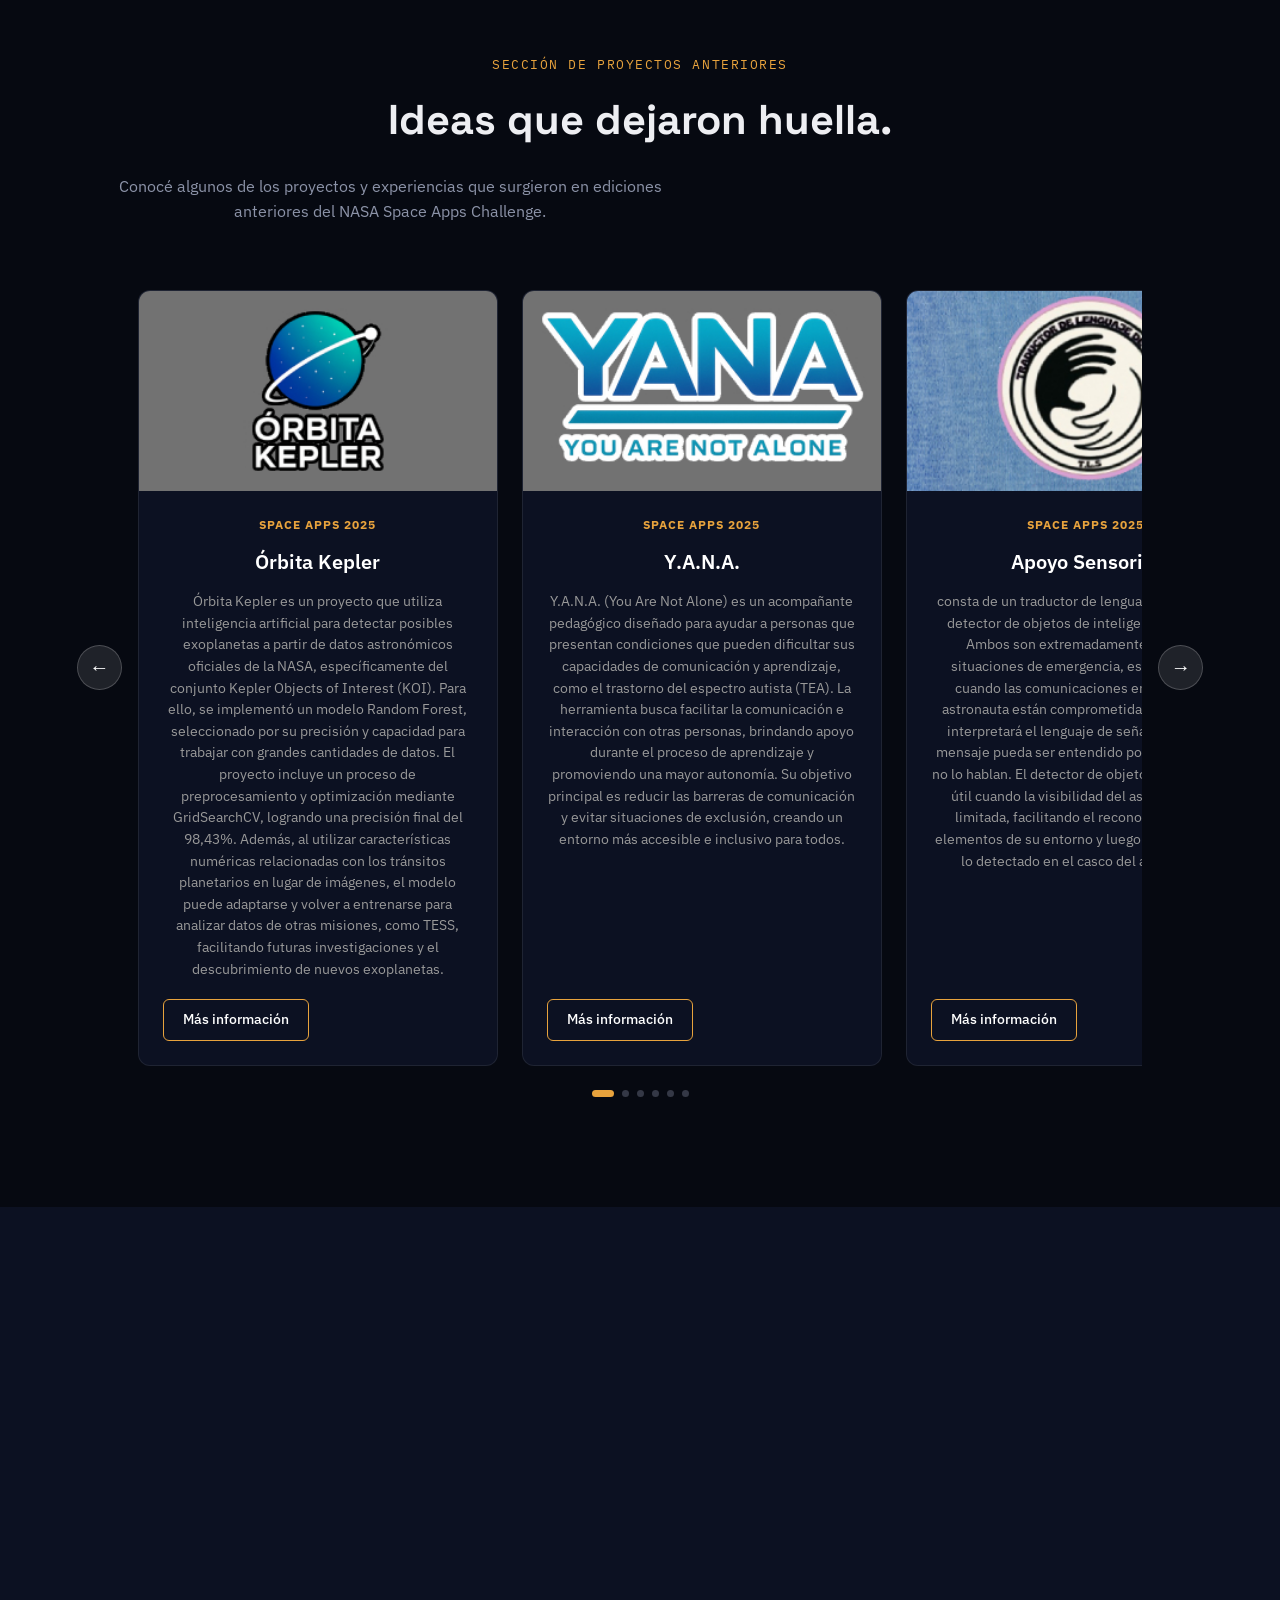
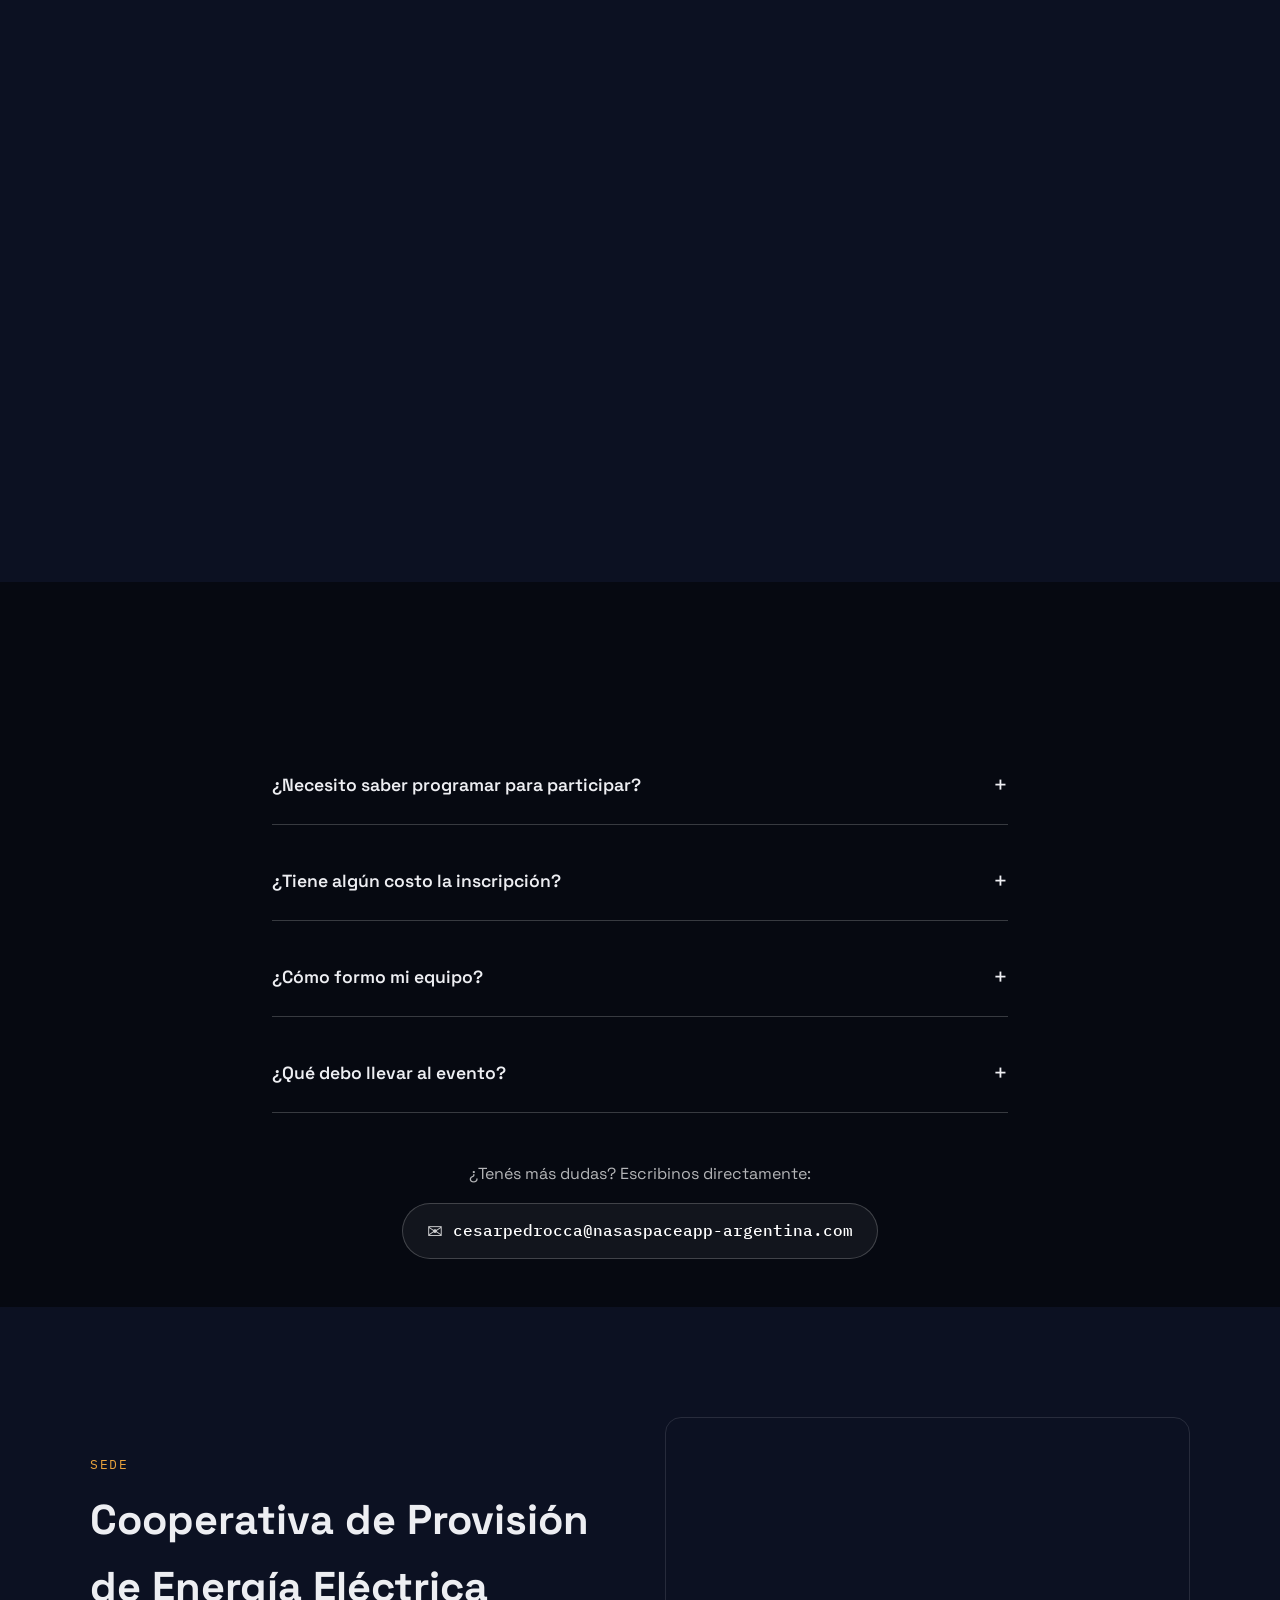
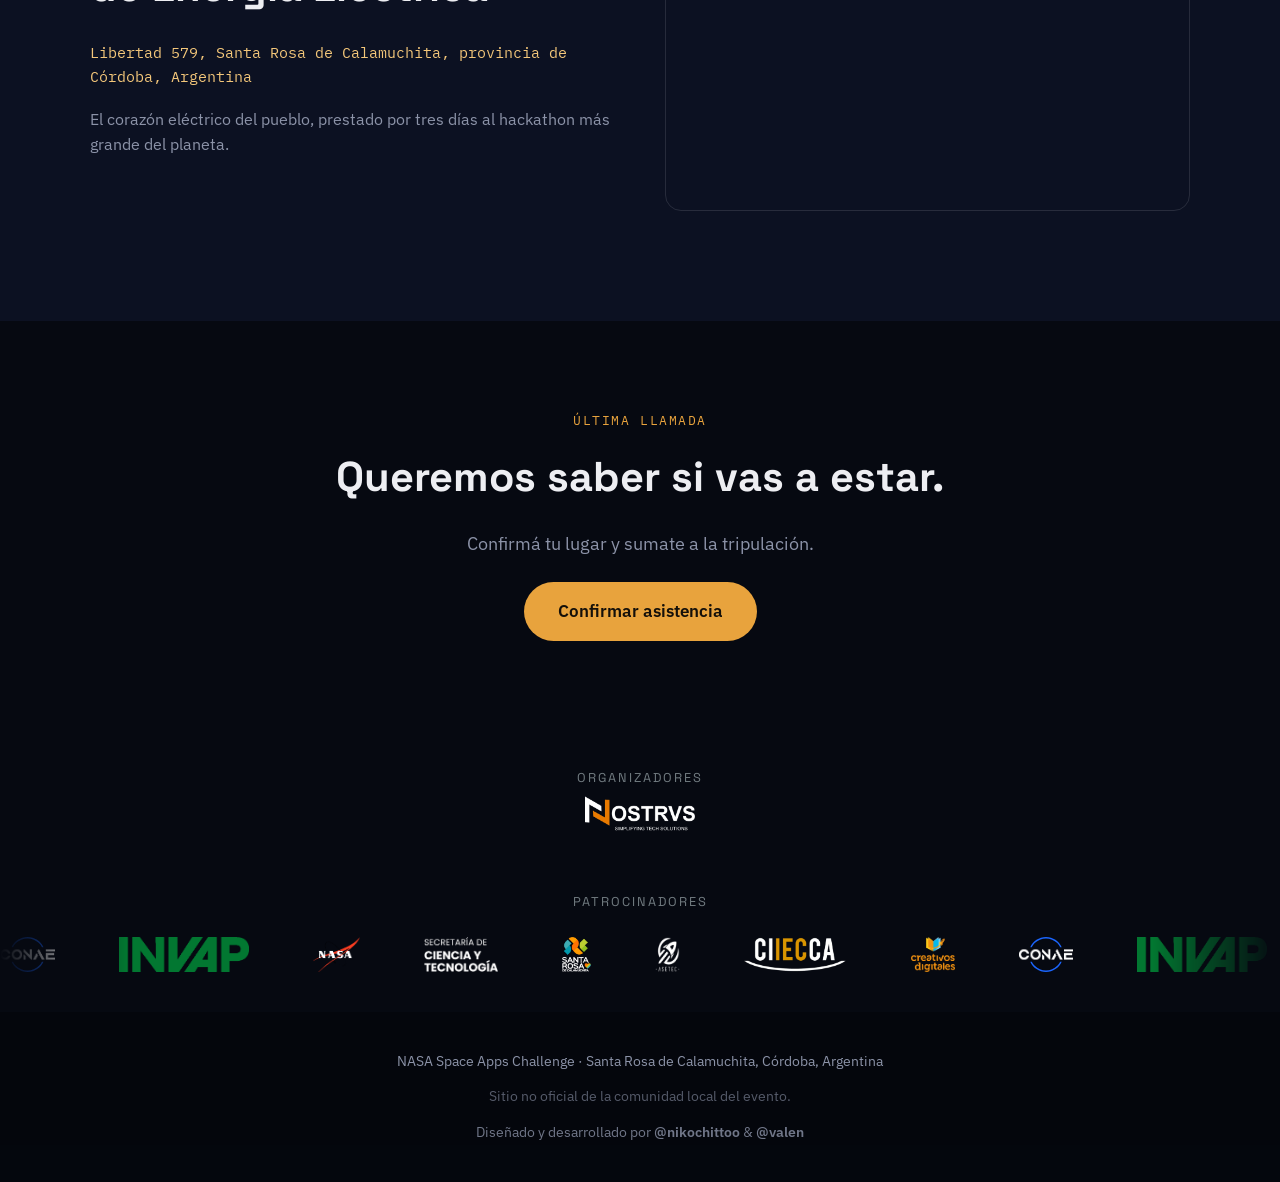
==== commit 9e161582: "commiteando en duplex" ====
--- a/index.html
+++ b/index.html
@@ -97,7 +97,7 @@
           <!-- Botones de Acción -->
           <div class="hero__actions" data-reveal>
             <a href="https://docs.google.com/forms/d/e/1FAIpQLScfEqpRoke6JbXq1Mukbgra3Xgw4x82jFN2dRppEd2FNQ0bPw/viewform" class="btn btn--primary" target="_blank" rel="noopener noreferrer">Inscribirse Gratis</a>
-            <a href="#agenda" class="btn btn--ghost">Descubrir la Misión ↓</a>
+            <a href="https://discord.gg/3JzjxXm59" class="btn btn--ghost" id="btn-discord">Unite al Discord</a>
           </div>
           <!-- Cuenta Regresiva -->
           <div class="countdown-wrapper" data-reveal>
--- a/style.css
+++ b/style.css
@@ -355,6 +355,11 @@
   font-size: 1.05rem;
 }
 
+#btn-discord:hover {
+  color: #6f64b1;
+  border-color: #6f64b1;
+}
+
 /* ============ HERO ============ */
 .hero {
   position: relative; 
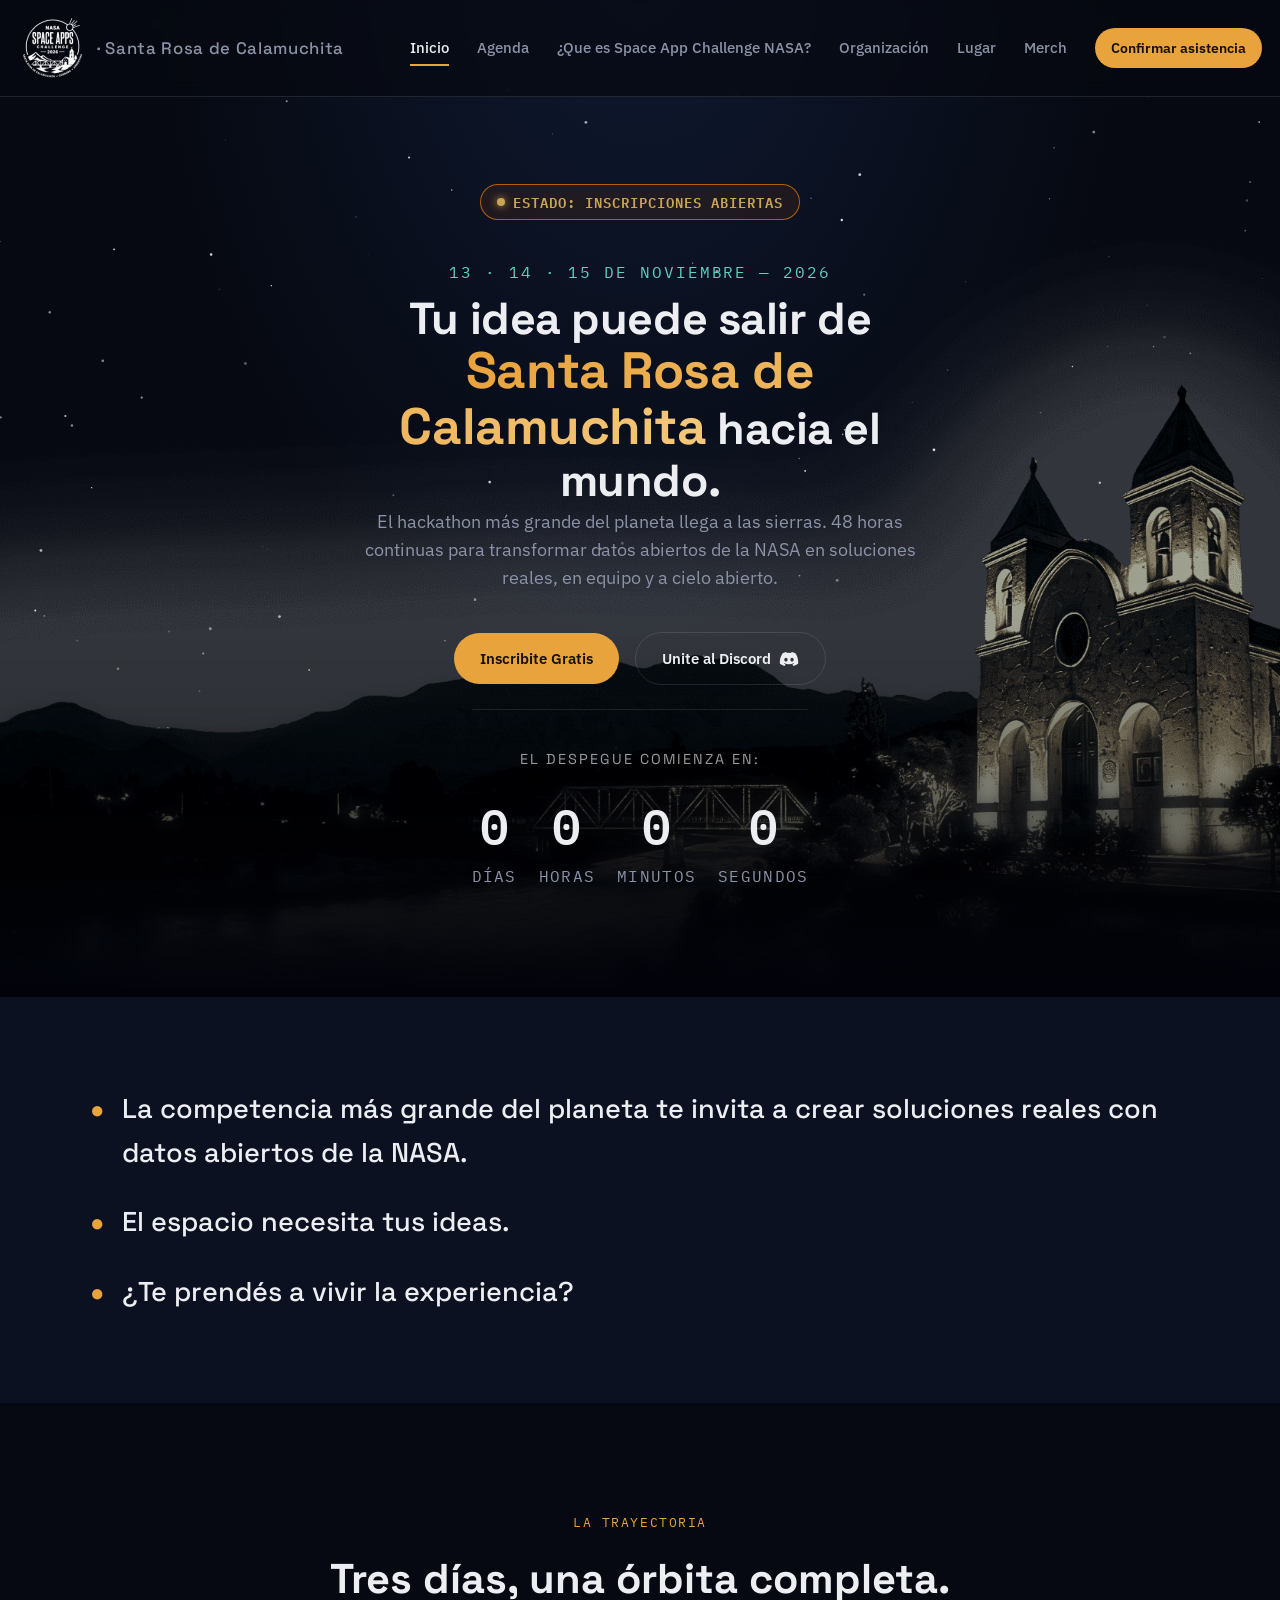
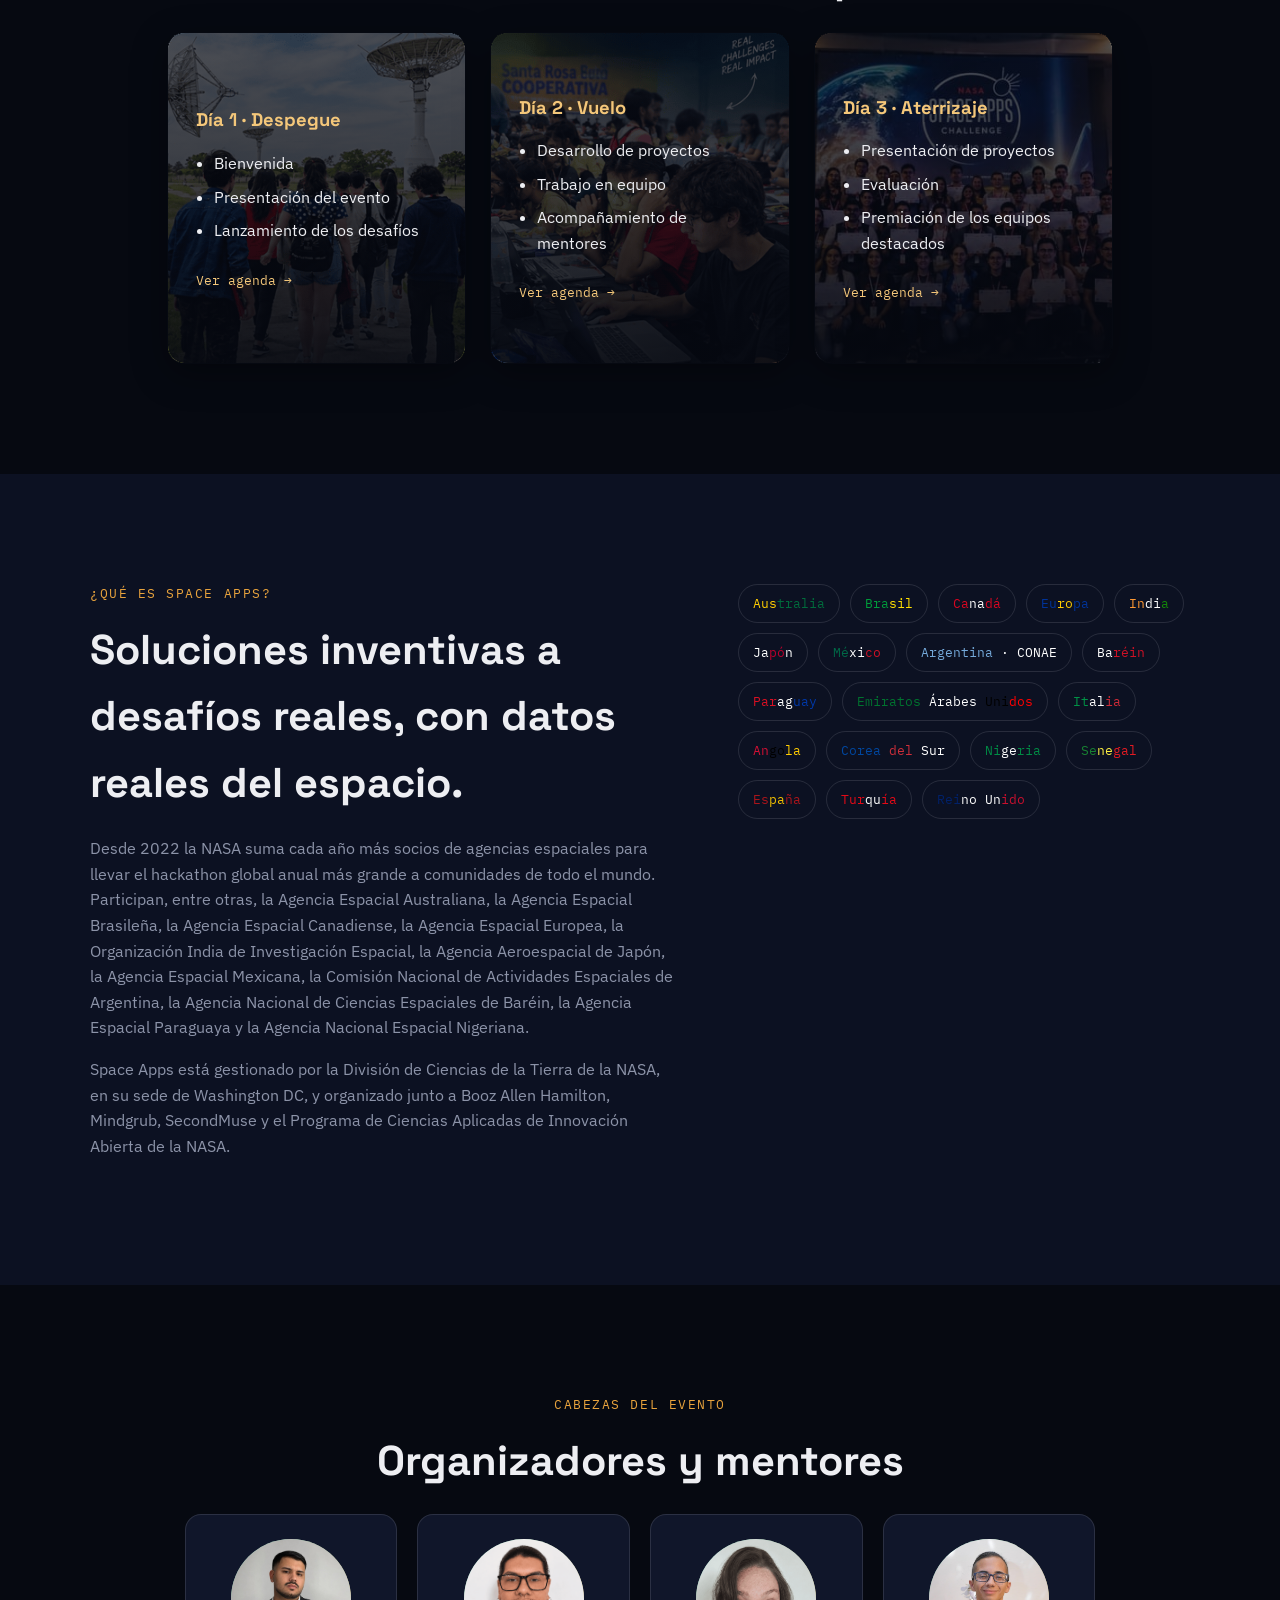
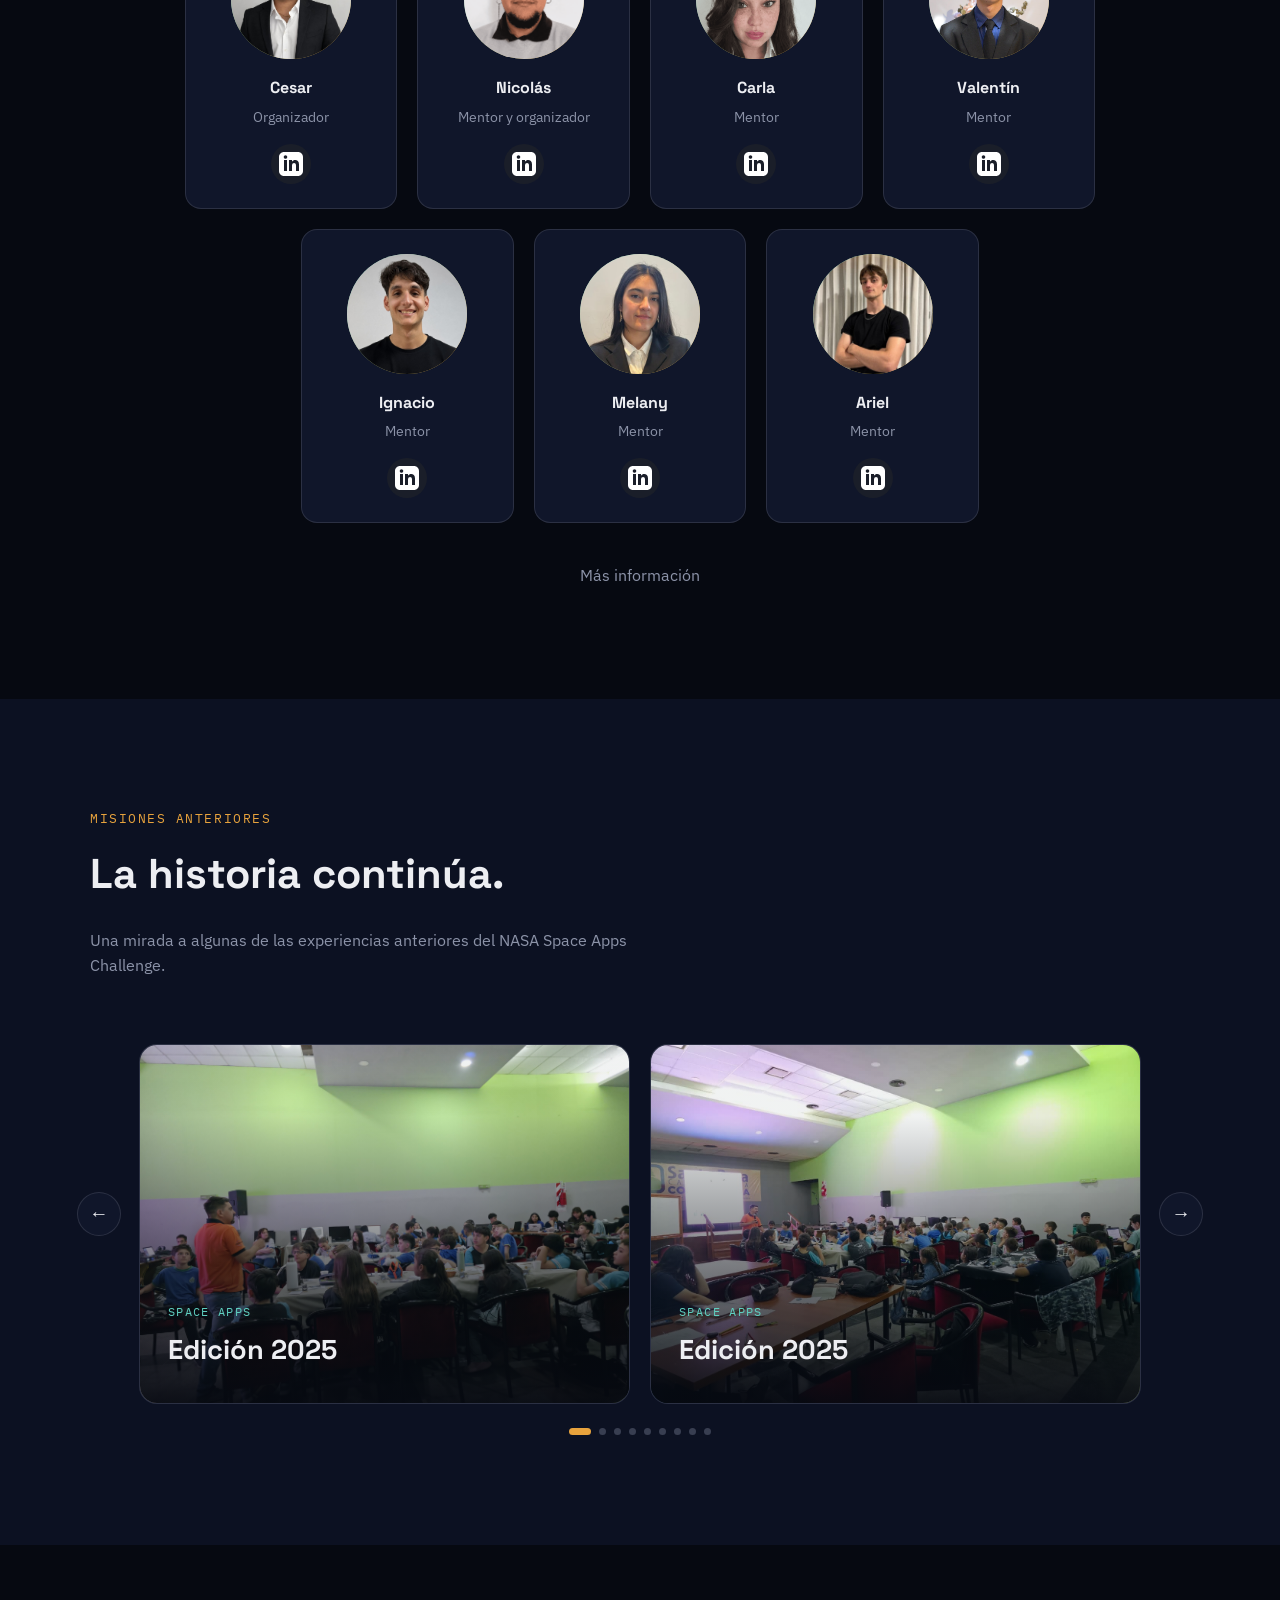
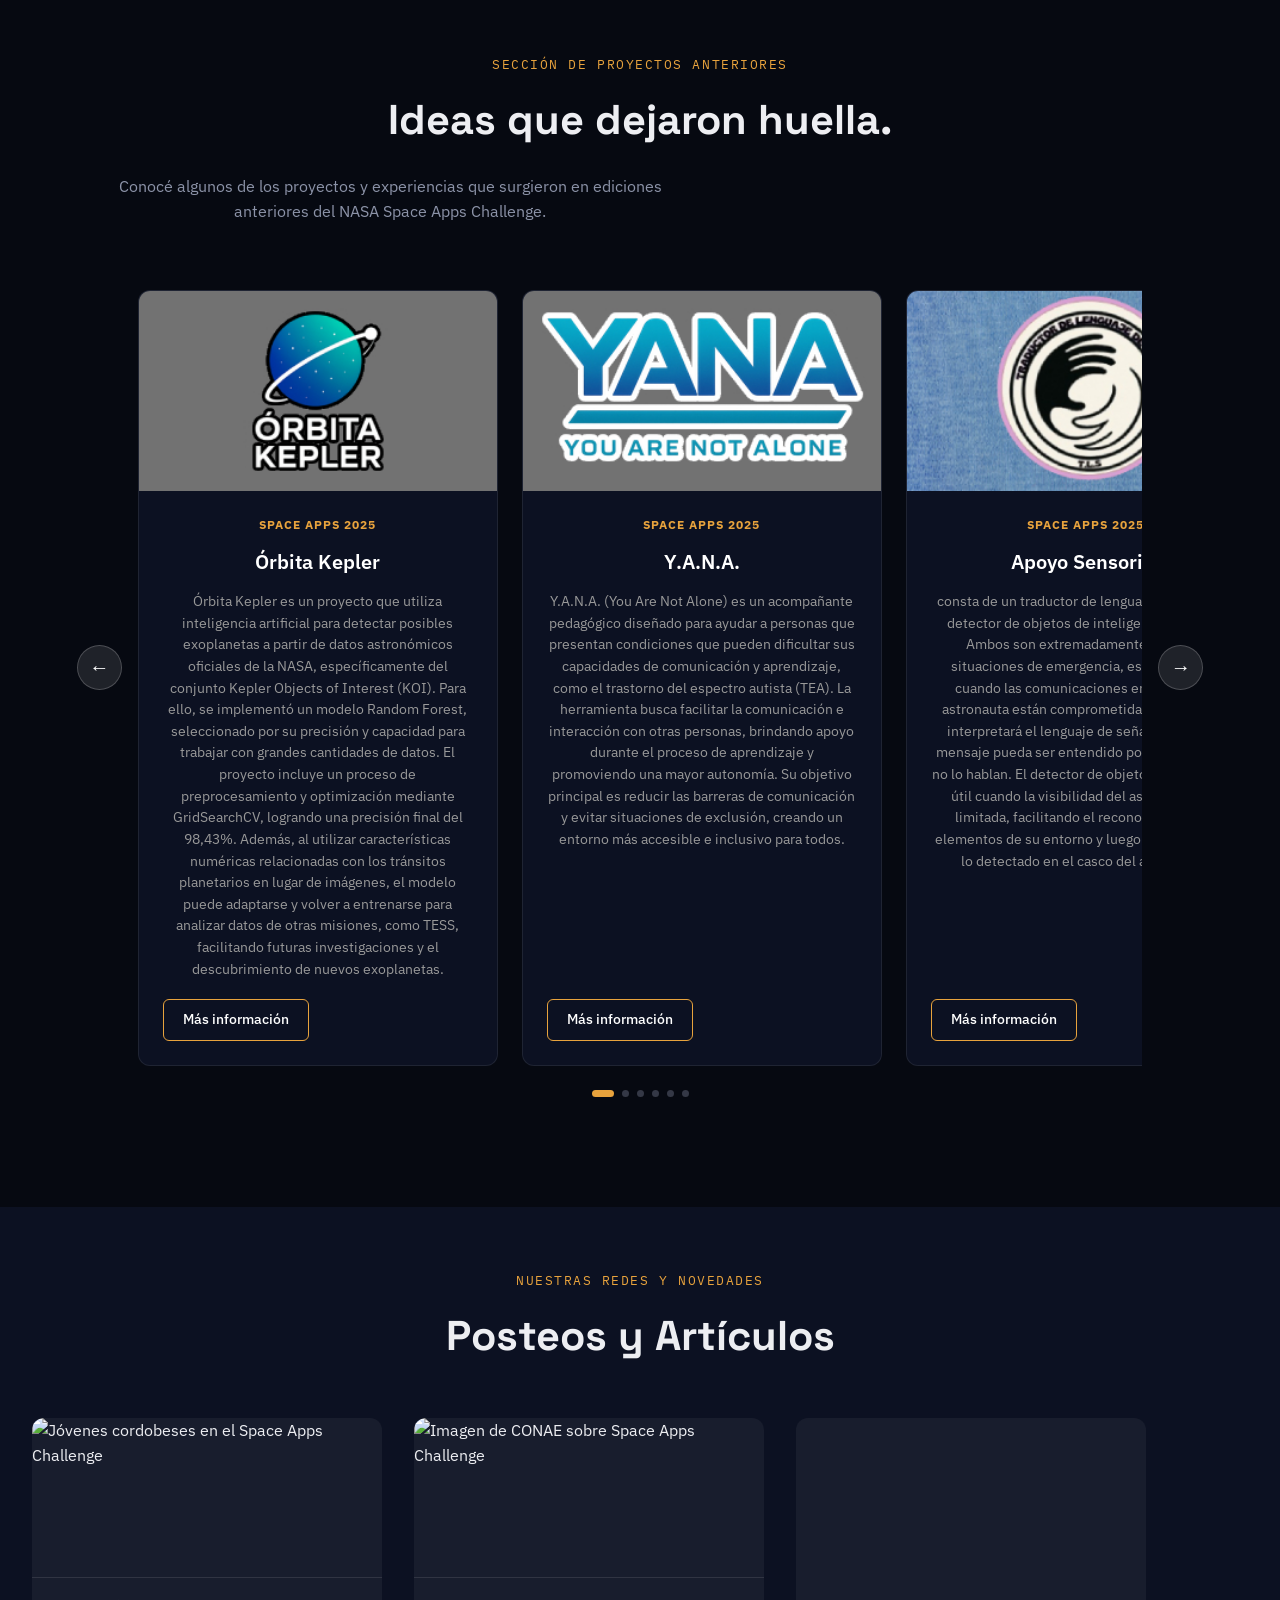
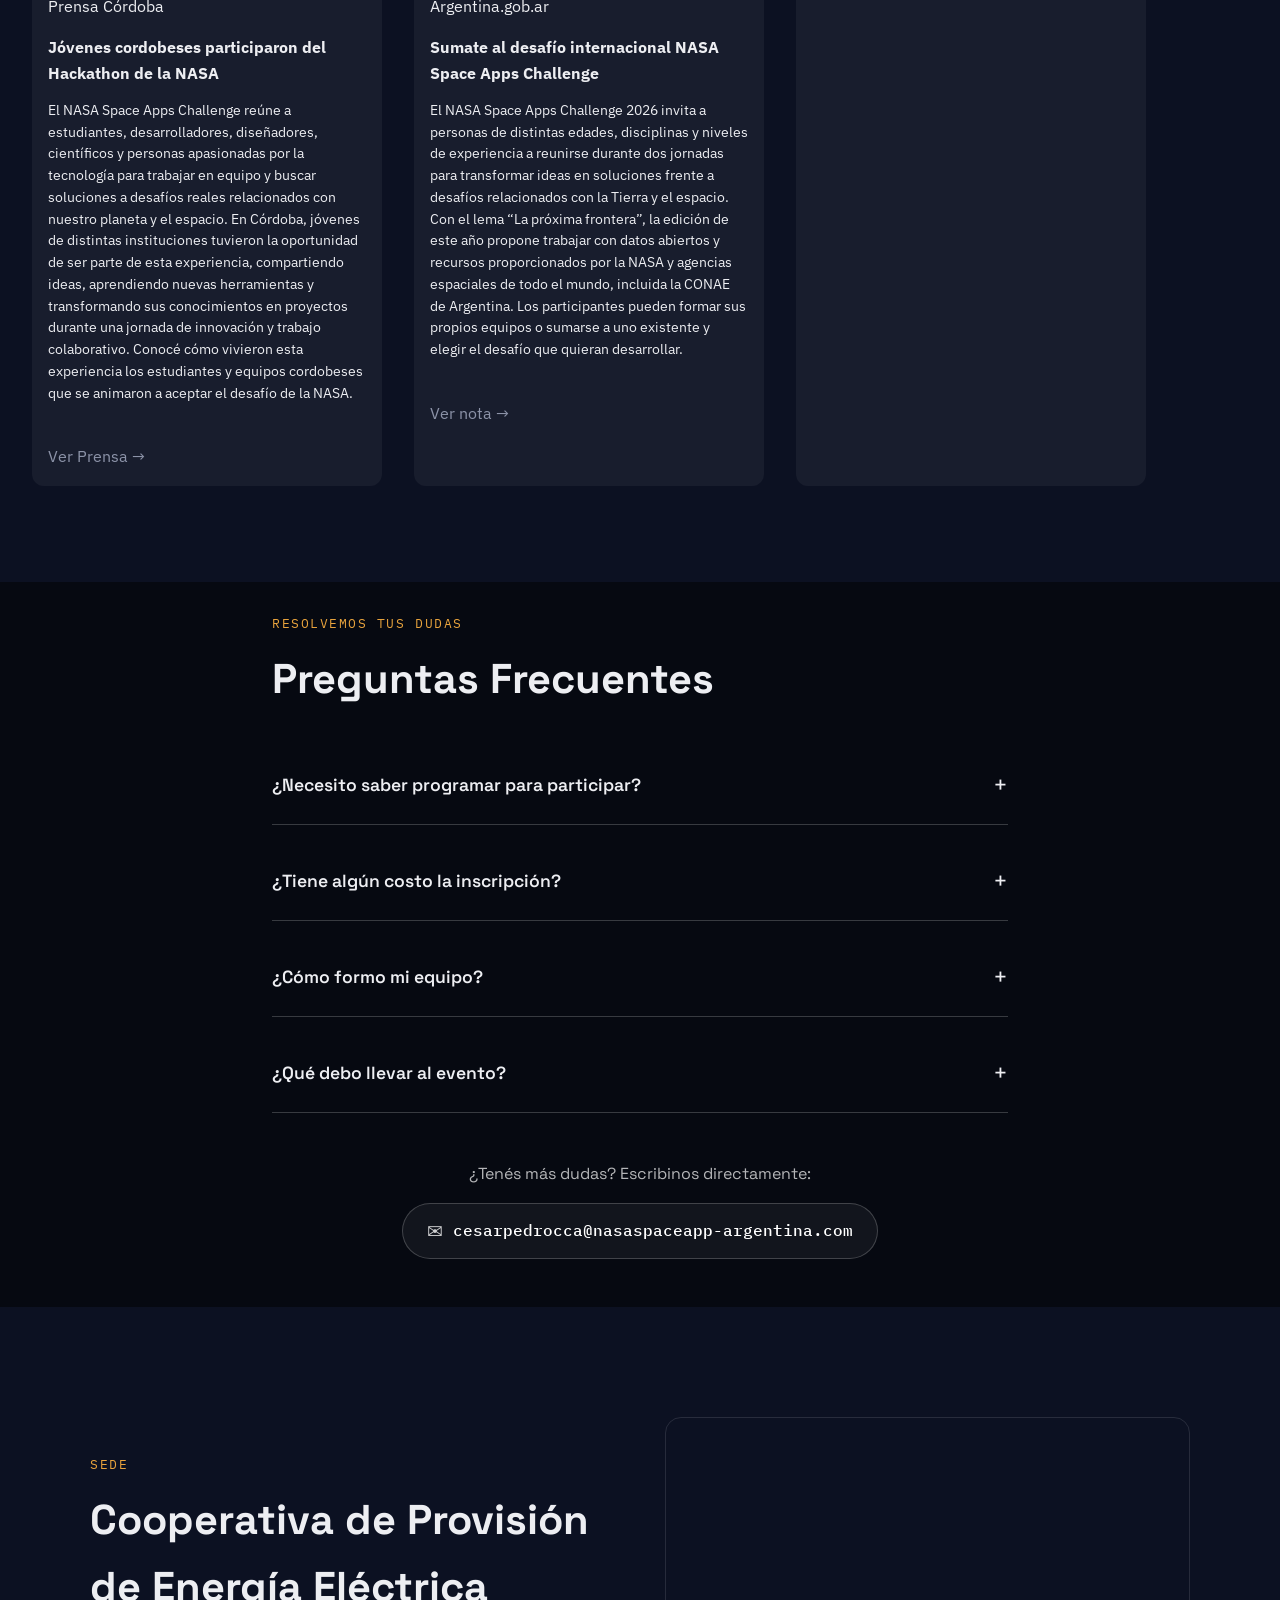
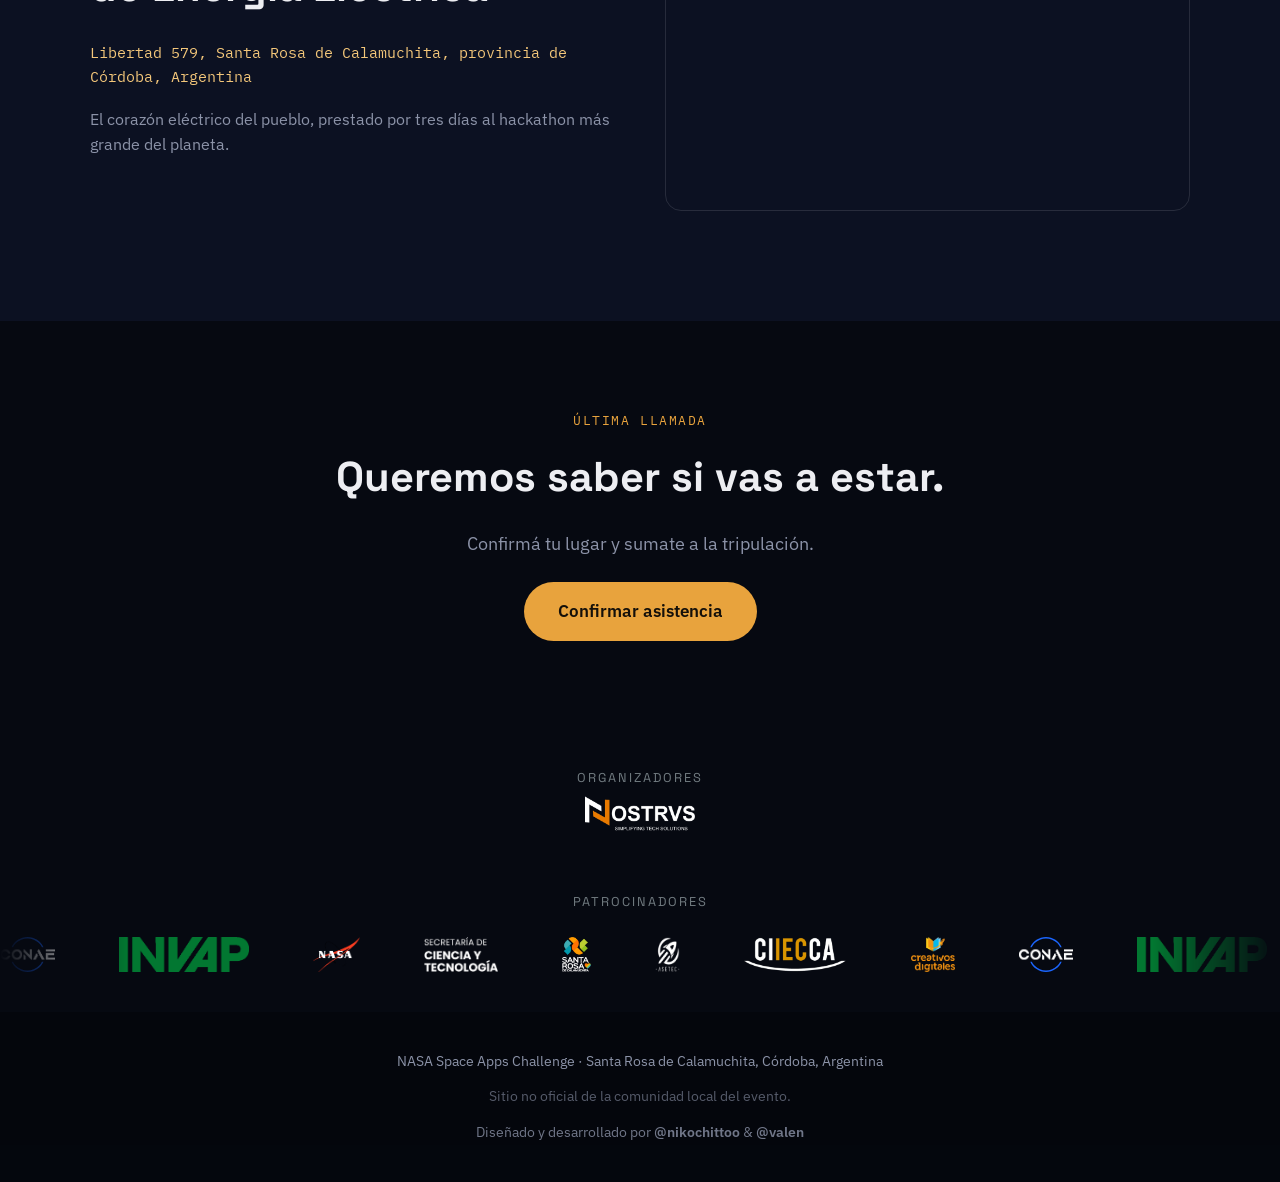
==== commit 9a865b50: "hipopotomostrosesquipedalofobia" ====
--- a/index.html
+++ b/index.html
@@ -96,8 +96,12 @@
           </p>
           <!-- Botones de Acción -->
           <div class="hero__actions" data-reveal>
-            <a href="https://docs.google.com/forms/d/e/1FAIpQLScfEqpRoke6JbXq1Mukbgra3Xgw4x82jFN2dRppEd2FNQ0bPw/viewform" class="btn btn--primary" target="_blank" rel="noopener noreferrer">Inscribirse Gratis</a>
-            <a href="https://discord.gg/3JzjxXm59" class="btn btn--ghost" id="btn-discord">Unite al Discord</a>
+            <a href="https://docs.google.com/forms/d/e/1FAIpQLScfEqpRoke6JbXq1Mukbgra3Xgw4x82jFN2dRppEd2FNQ0bPw/viewform" class="btn btn--primary" target="_blank" rel="noopener noreferrer">Inscribite Gratis</a>
+            <a href="https://discord.gg/3JzjxXm59" class="btn btn--ghost" id="btn-discord">Unite al Discord<svg xmlns="http://www.w3.org/2000/svg" viewBox="0 0 640 512" aria-hidden="true" 
+              class="discord-icon">
+              <path d="M524.5 69.8a1.5 1.5 0 0 0-.8-.7A485.7 485.7 0 0 0 404.1 32a1.8 1.8 0 0 0-1.9.9 337.5 337.5 0 0 0-14.9 30.6 447.8 447.8 0 0 0-134.7 0 309.5 309.5 0 0 0-15.1-30.6 1.9 1.9 0 0 0-1.9-.9A483.7 483.7 0 0 0 116.3 69.1a1.7 1.7 0 0 0-.8.7C39.1 183.7 18.2 294.4 28.4 403.1a2 2 0 0 0 .8 1.4A487.7 487.7 0 0 0 176.2 479a1.9 1.9 0 0 0 2.1-.7 348.2 348.2 0 0 0 30.4-49.4 1.9 1.9 0 0 0-1-2.6 321.2 321.2 0 0 1-45.9-21.9 1.9 1.9 0 0 1-.2-3.2c3.1-2.3 6.2-4.7 9.1-7.1a1.9 1.9 0 0 1 2-.3c96.2 43.9 200.4 43.9 295.5 0a1.9 1.9 0 0 1 2 .3c3 2.4 6 4.8 9.1 7.1a1.9 1.9 0 0 1-.1 3.2 301.2 301.2 0 0 1-46 21.8 1.9 1.9 0 0 0-1 2.6 391.7 391.7 0 0 0 30.4 49.4 1.9 1.9 0 0 0 2.1.7 486 486 0 0 0 147-74.5 1.9 1.9 0 0 0 .8-1.4c12.2-125.2-20.8-235.8-87.4-333.3zM222.5 337.6c-28.9 0-52.9-26.6-52.9-59.2s23.6-59.2 52.9-59.2c29.6 0 53.3 26.8 52.9 59.2 0 32.7-23.6 59.2-52.9 59.2zm195.4 0c-28.9 0-52.9-26.6-52.9-59.2s23.6-59.2 52.9-59.2c29.6 0 53.3 26.8 52.9 59.2 0 32.7-23.6 59.2-52.9 59.2z"/>
+              </svg>
+            </a>
           </div>
           <!-- Cuenta Regresiva -->
           <div class="countdown-wrapper" data-reveal>
--- a/style.css
+++ b/style.css
@@ -320,8 +320,9 @@
 
 /* ============ BUTTONS ============ */
 .btn {
-  display: inline-block;
+  display: inline-flex;
   text-decoration: none;
+  align-items: center;
   font-family: var(--font-body);
   font-weight: 600;
   font-size: 0.95rem;
@@ -353,6 +354,14 @@
 .btn--lg {
   padding: 16px 34px;
   font-size: 1.05rem;
+}
+
+.discord-icon {
+    width: 20px;
+    height: 20px;
+    fill: currentColor;
+    margin-left: 8px;
+    flex-shrink: 0;
 }
 
 #btn-discord:hover {
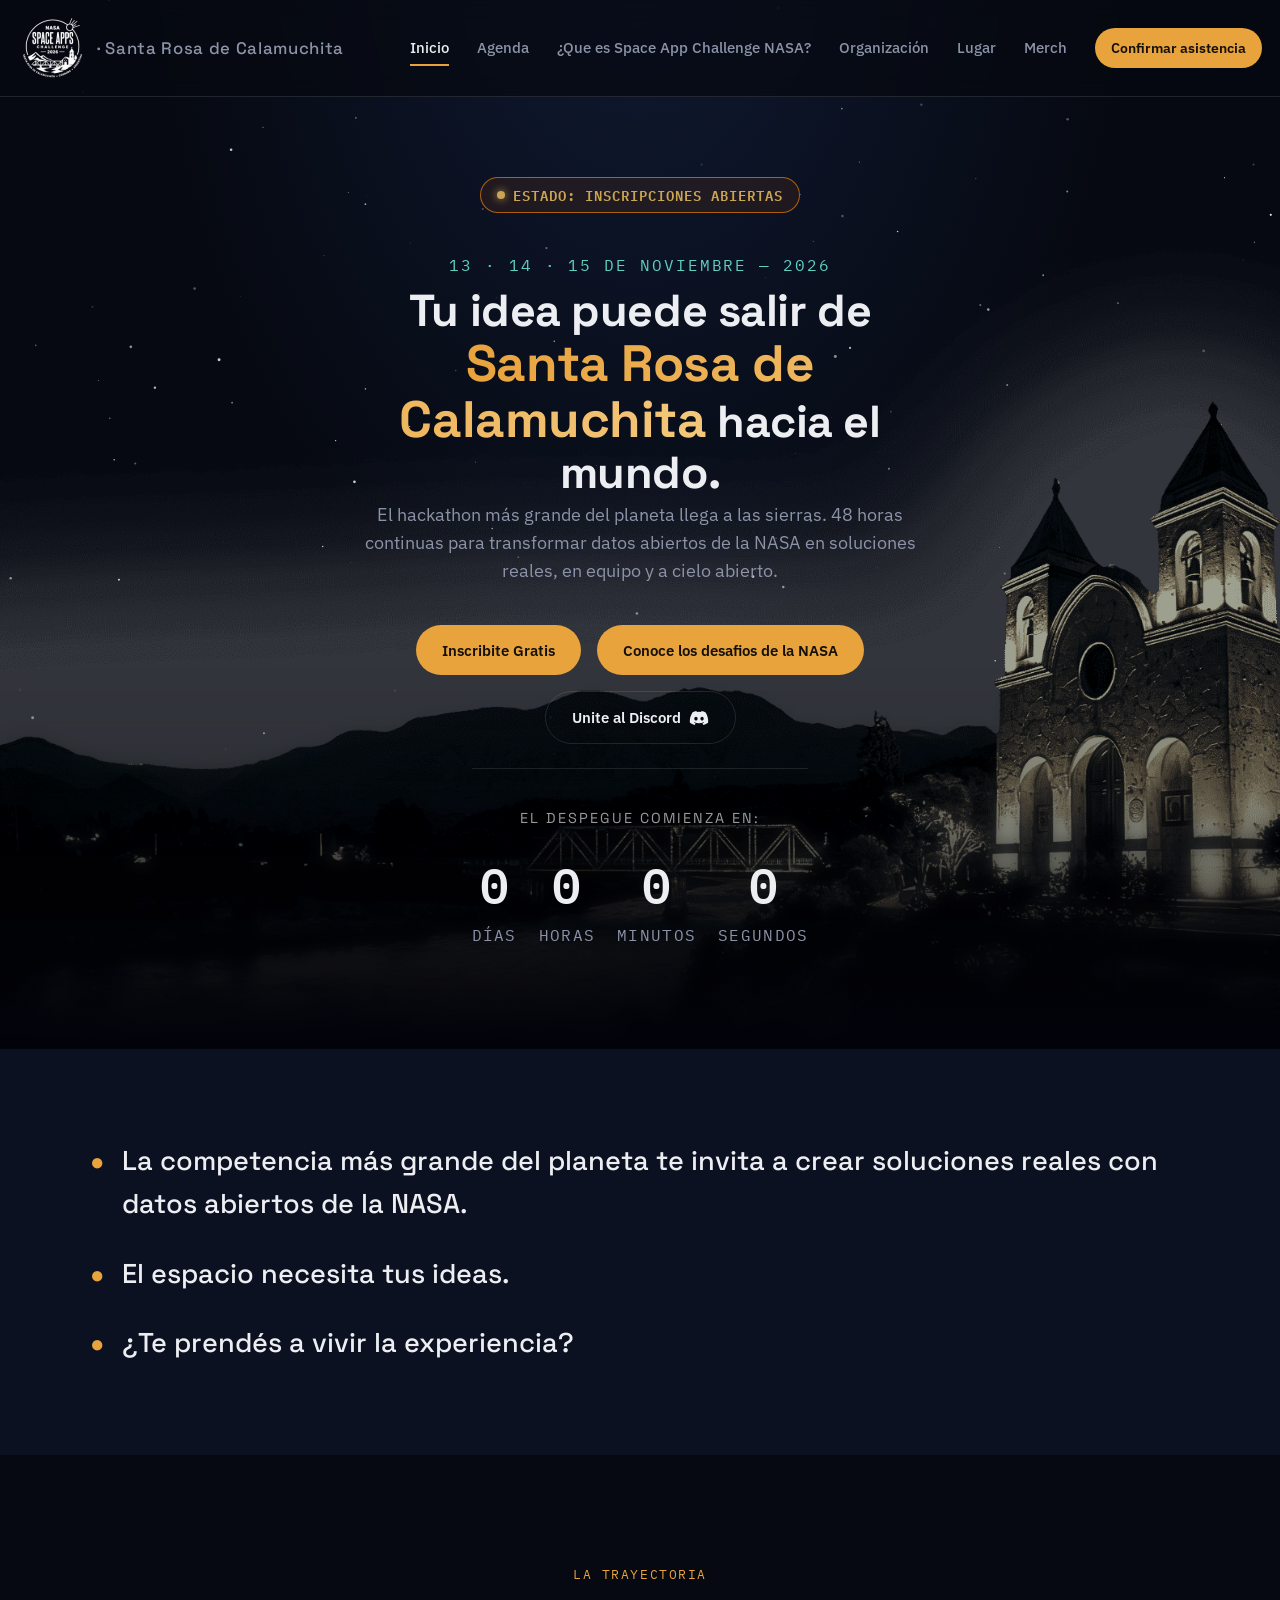
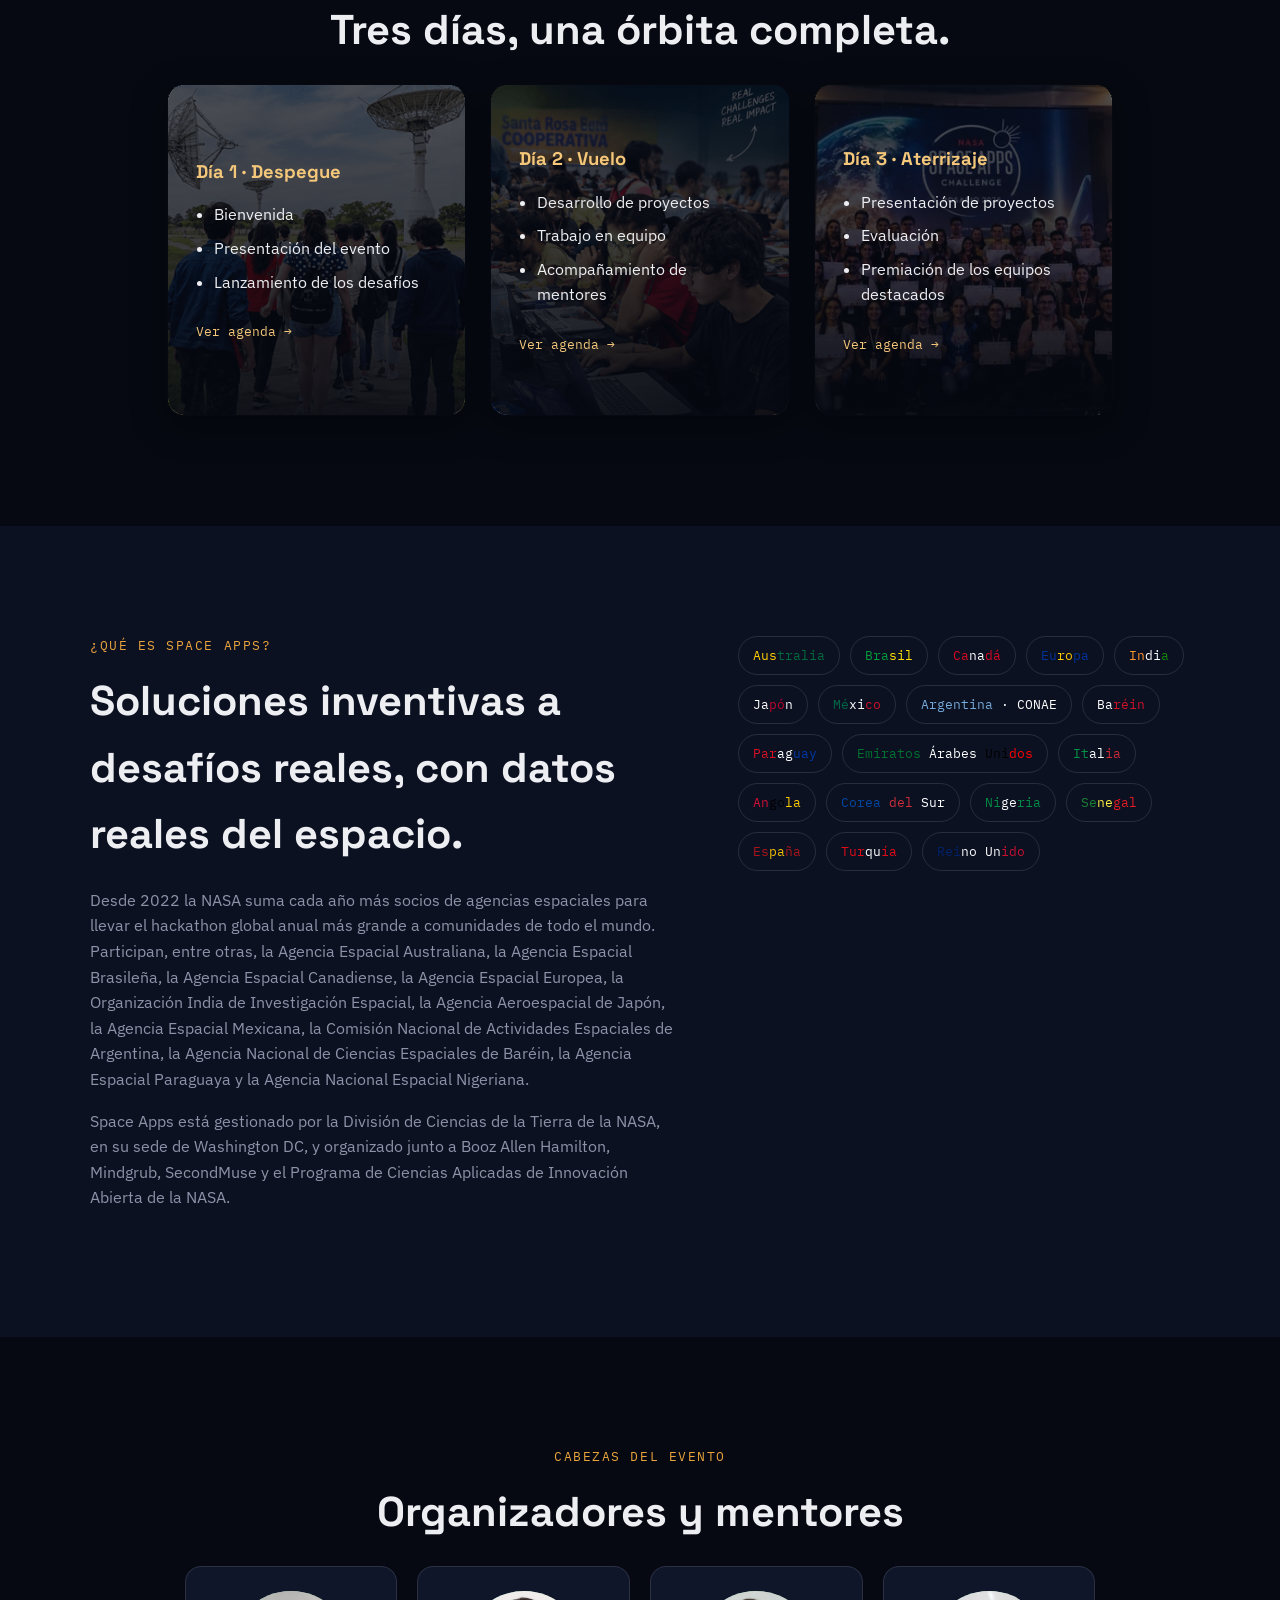
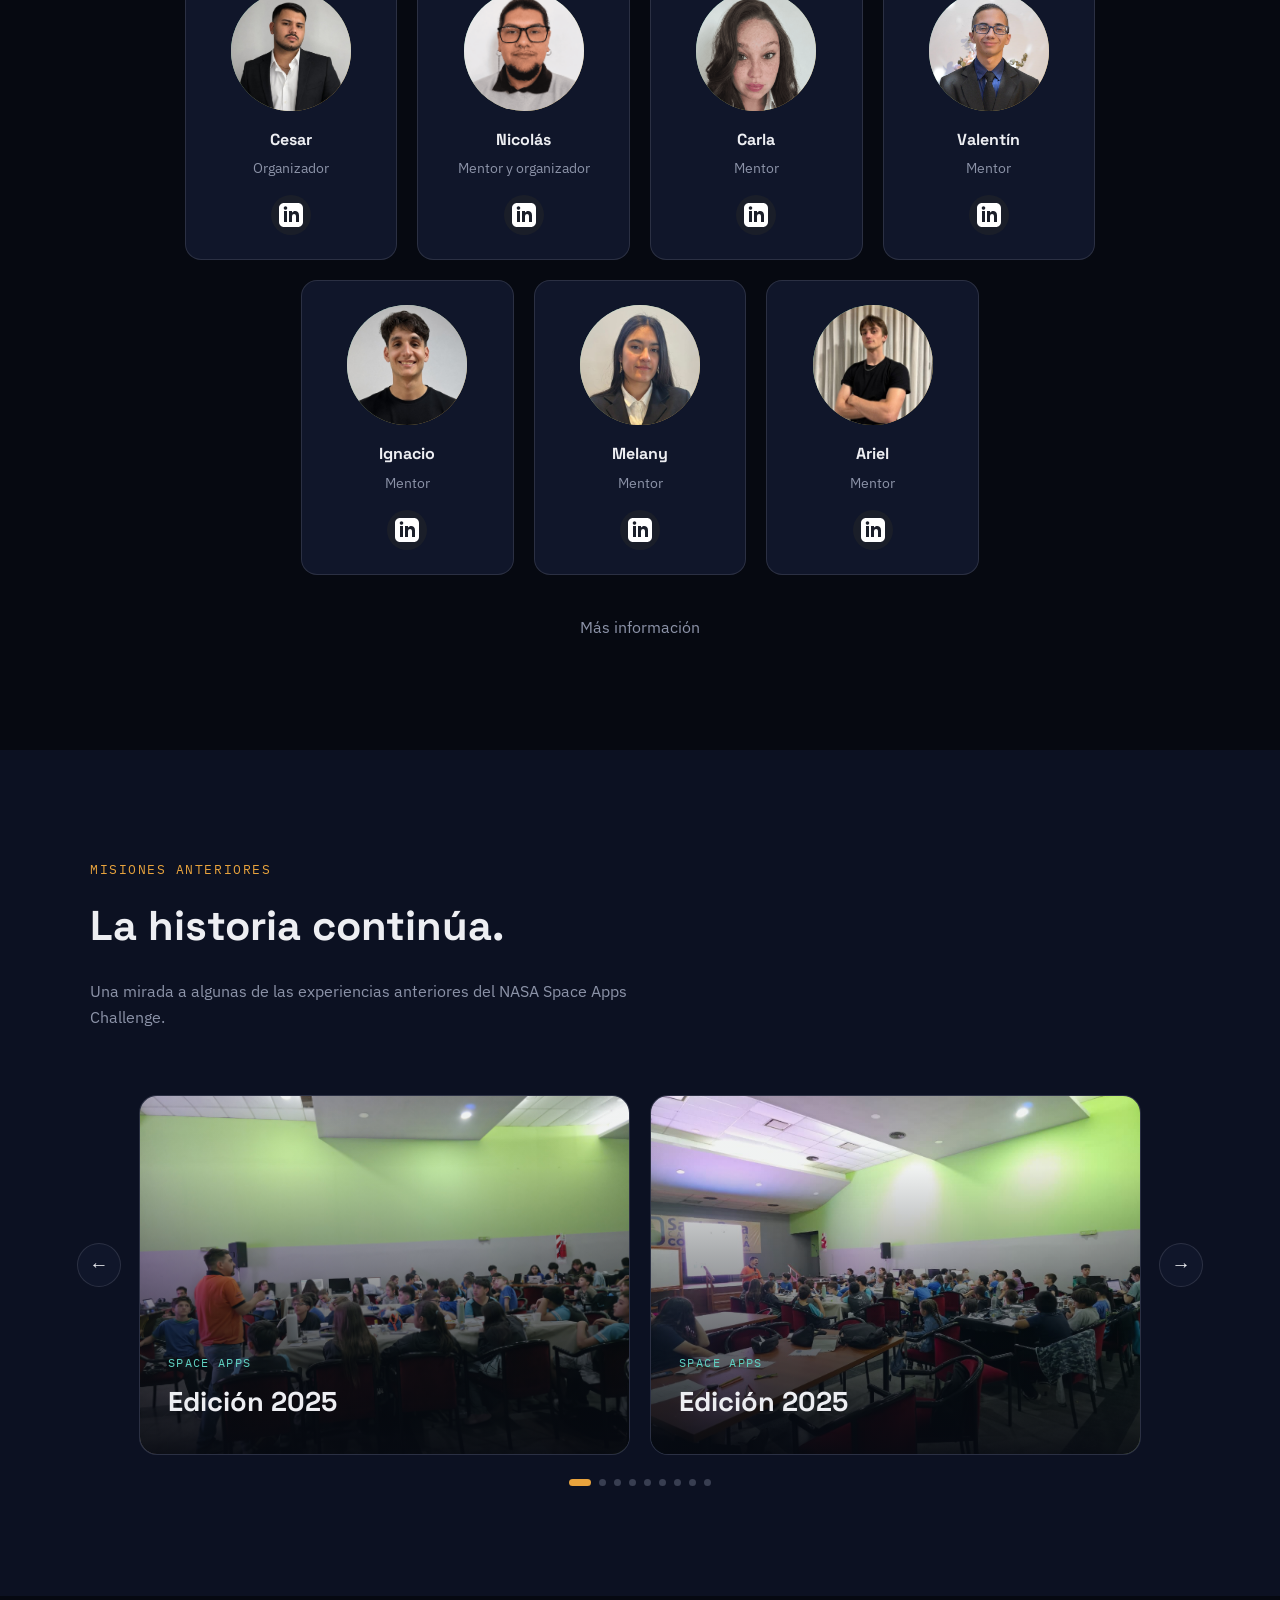
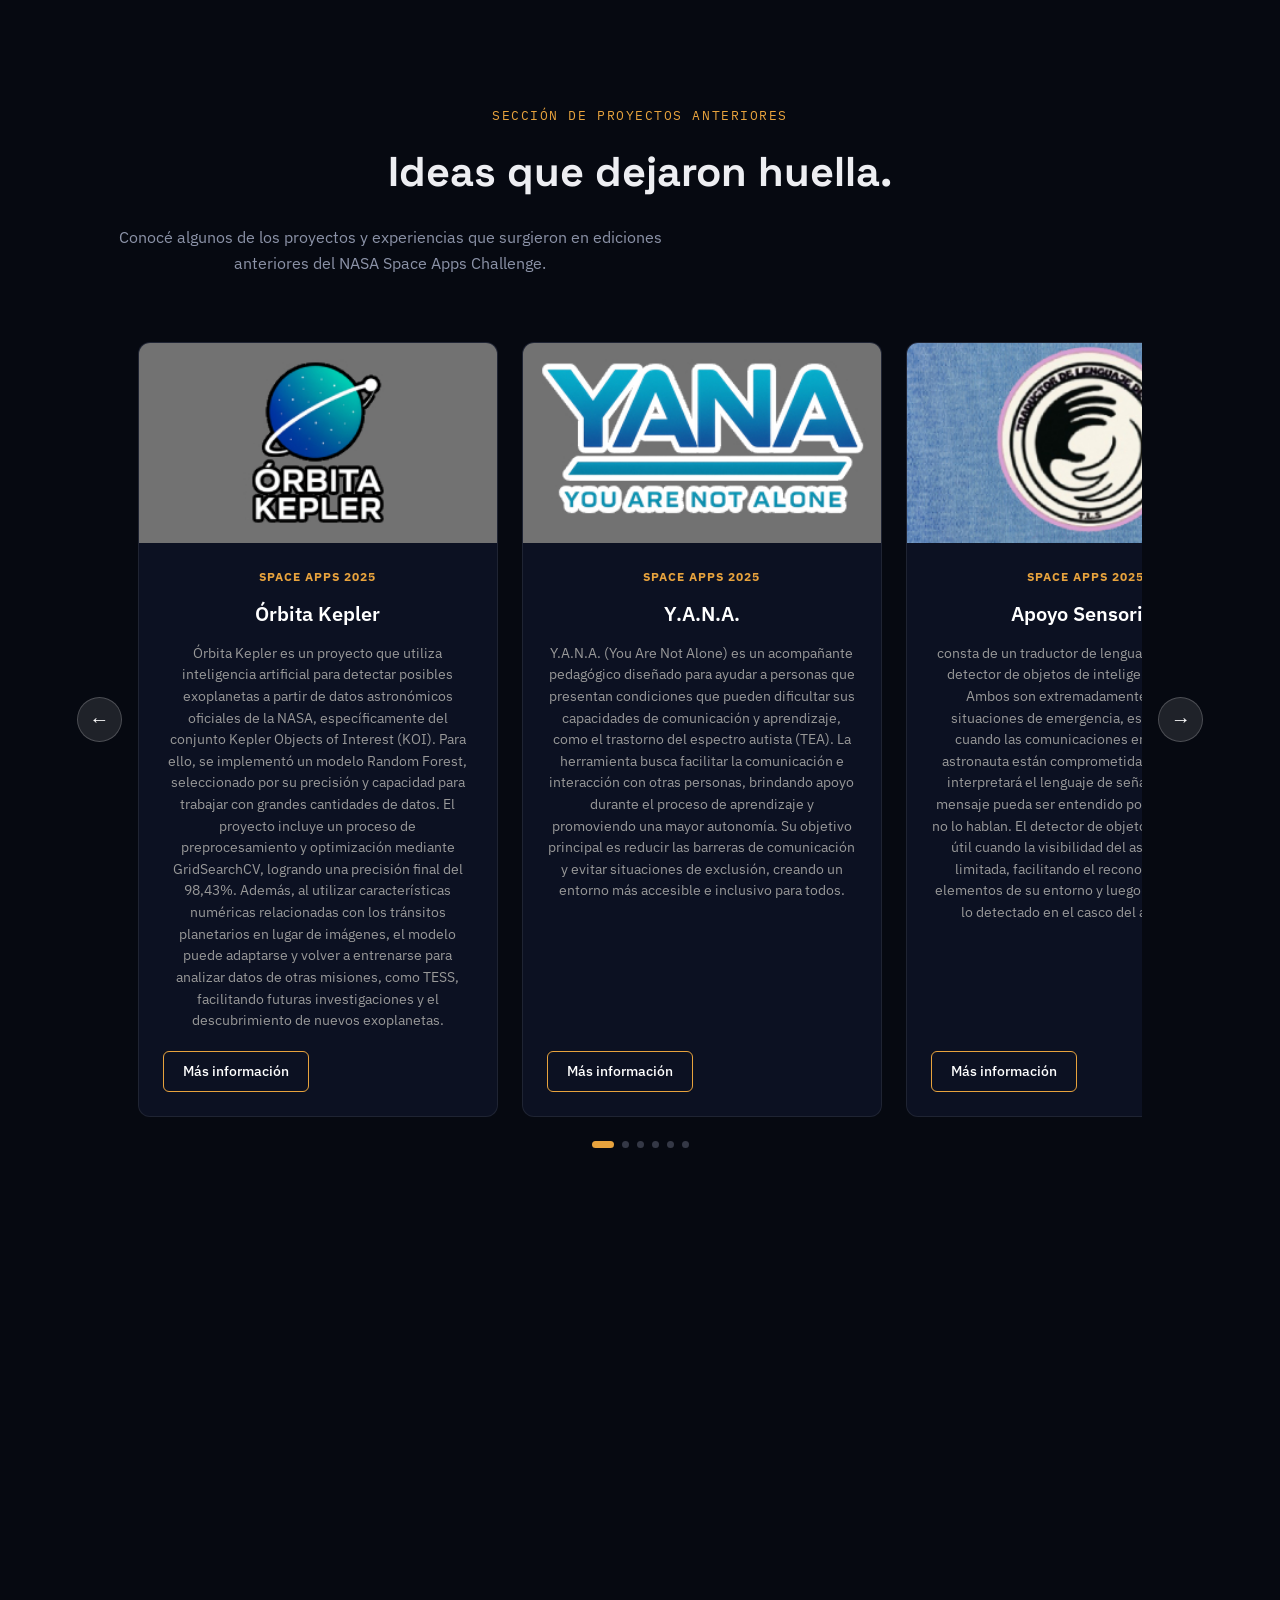
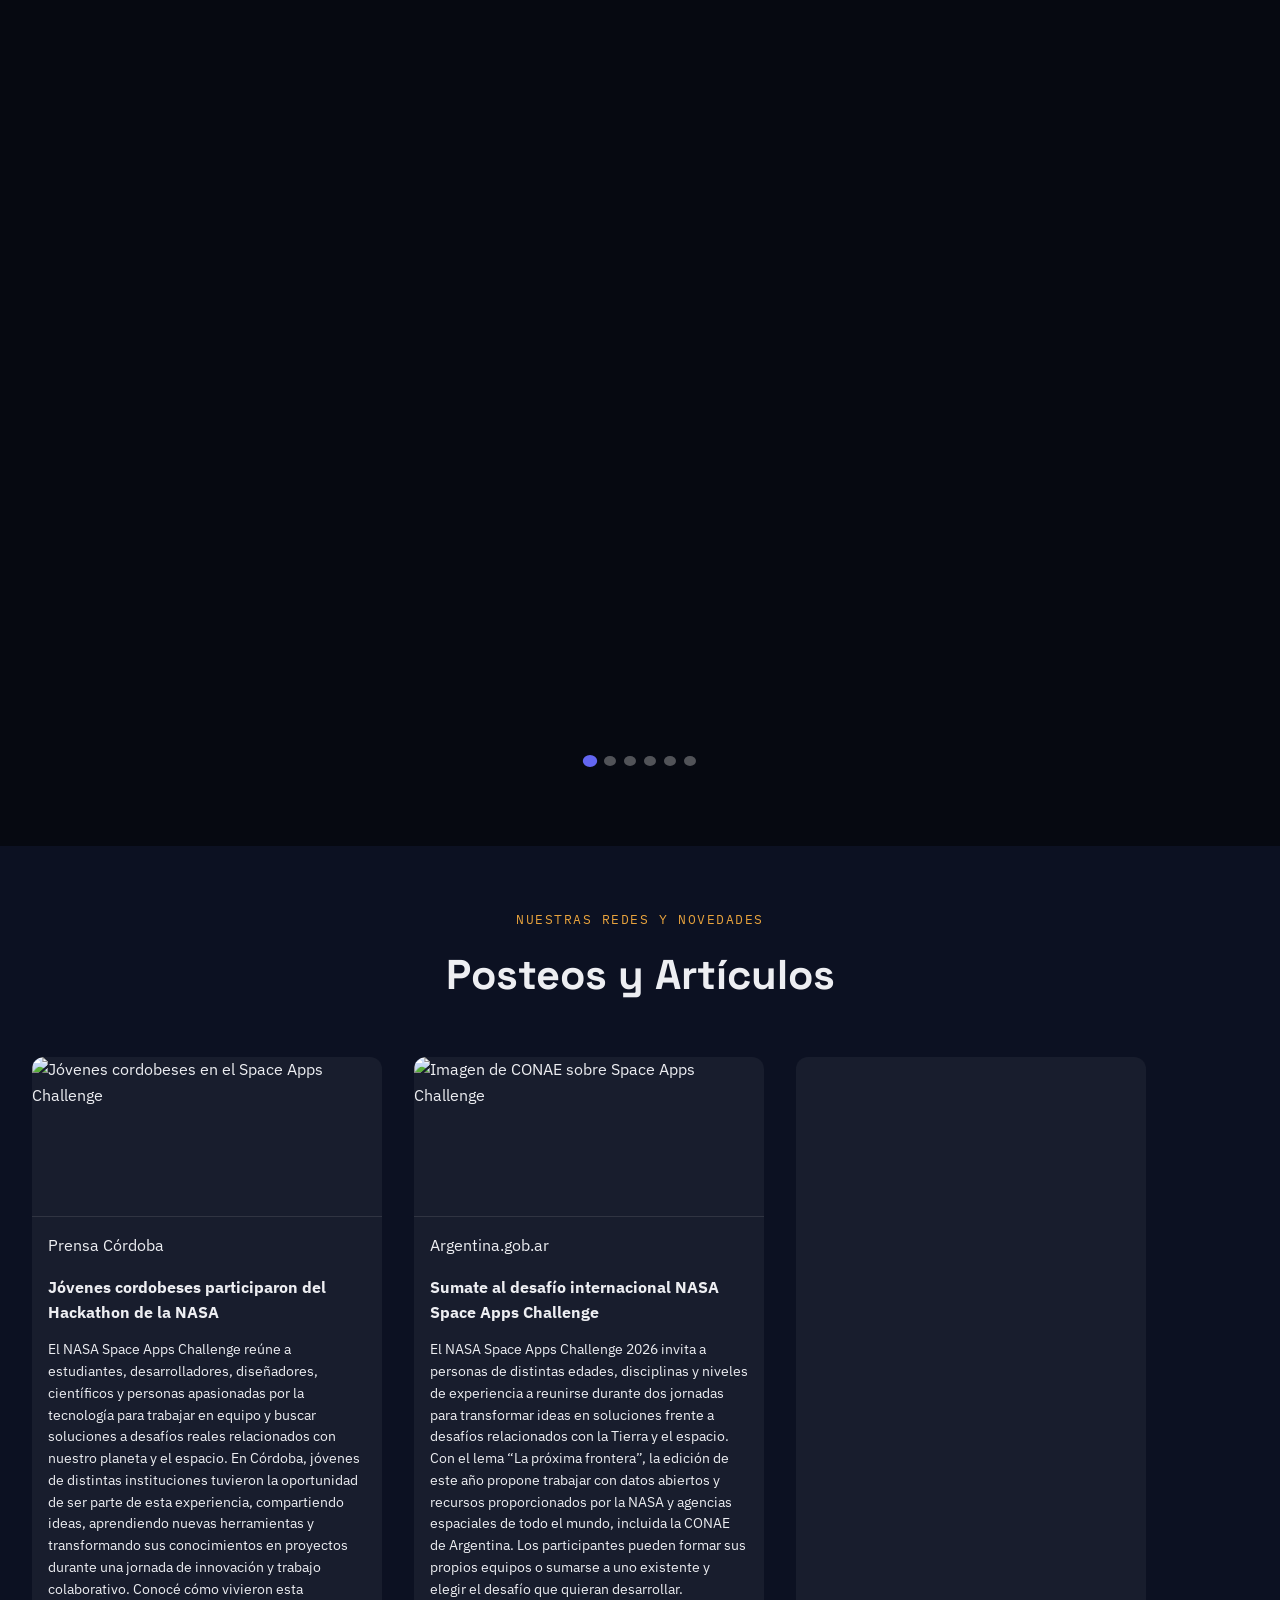
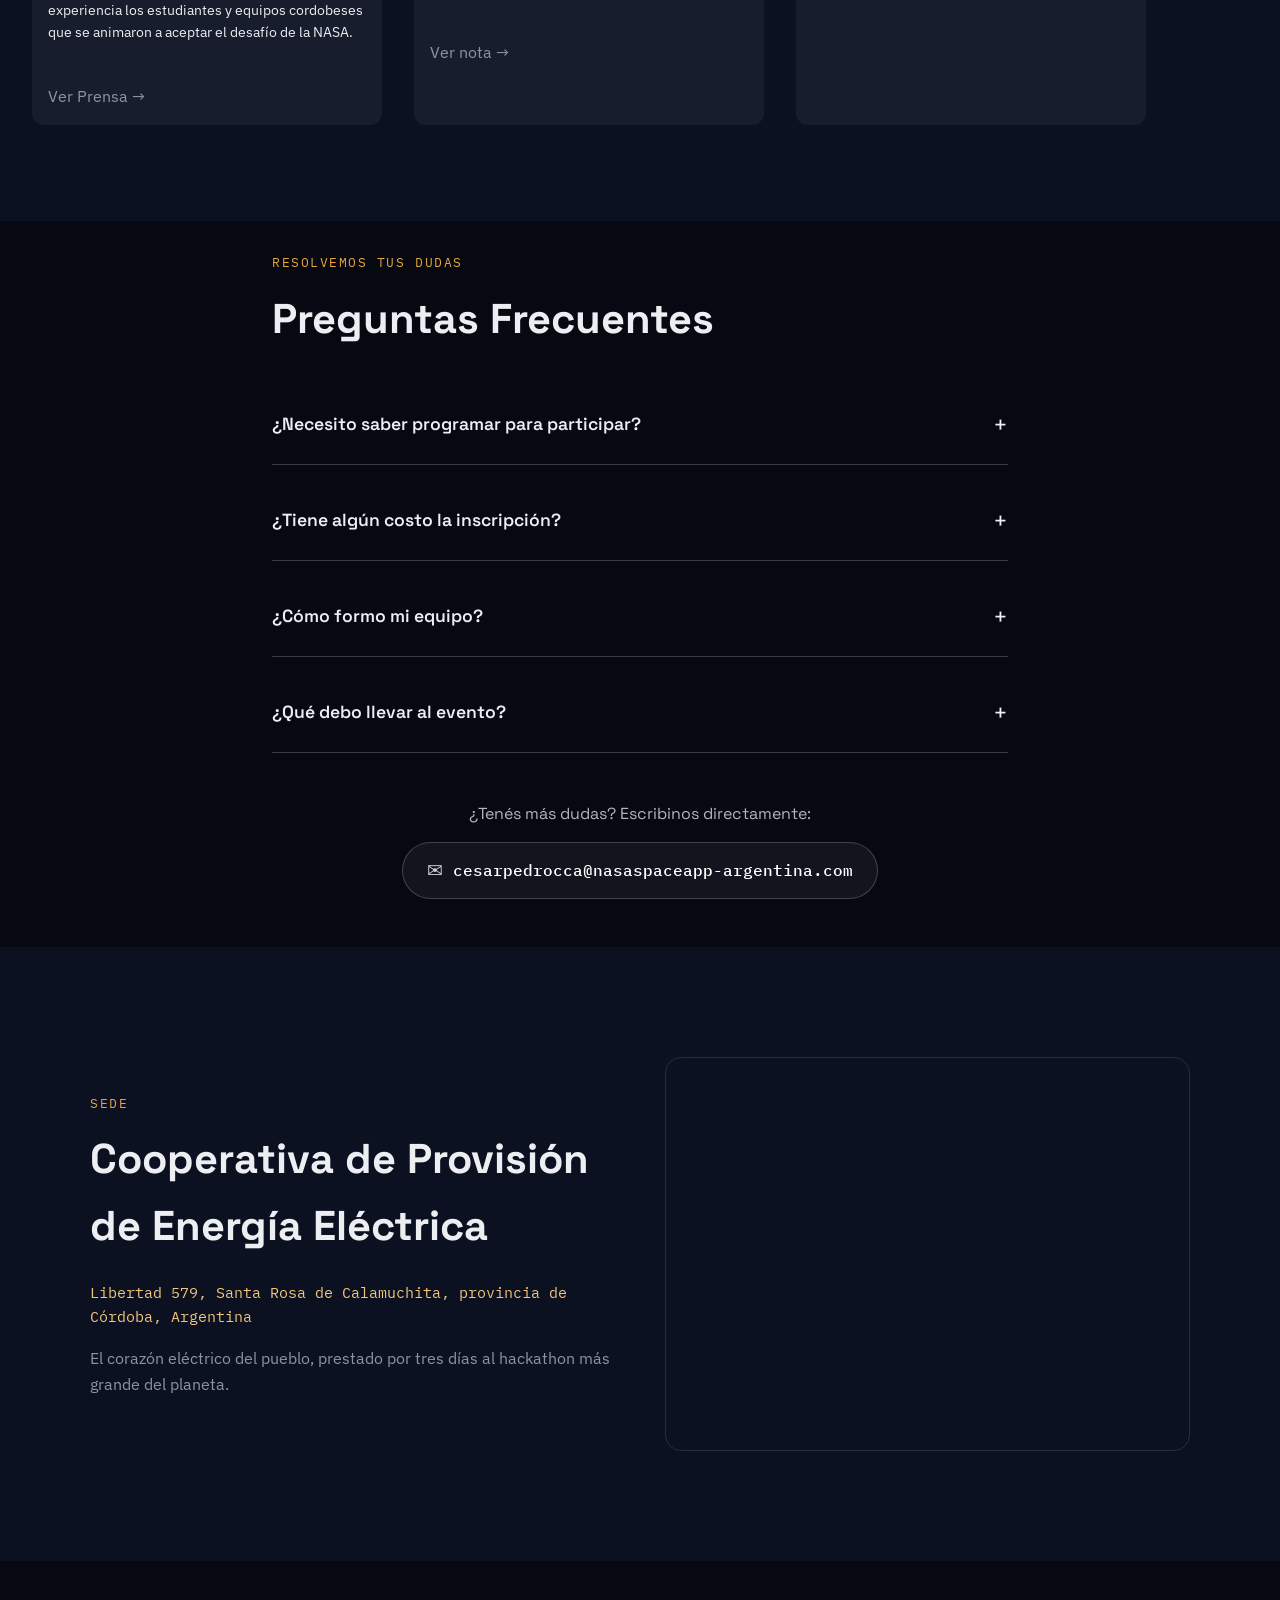
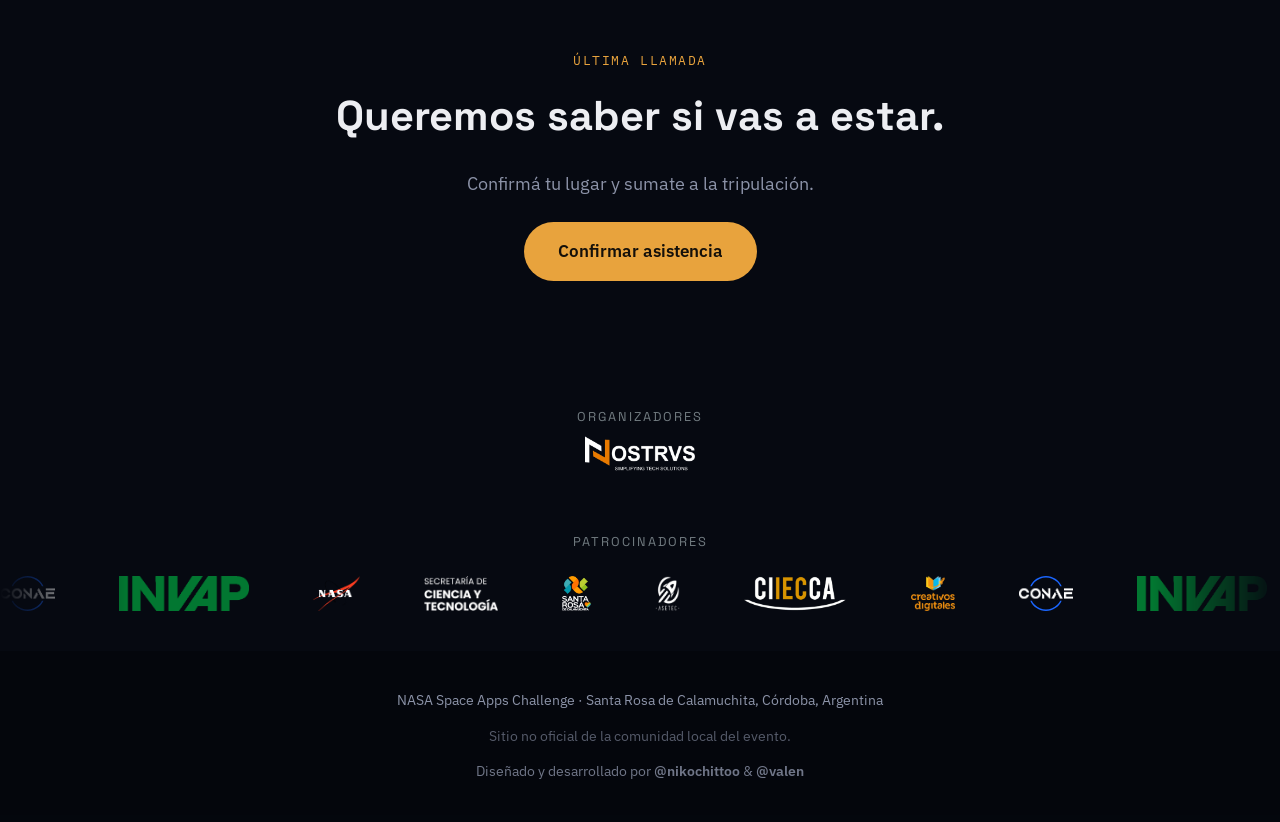
==== commit 8ef0627a: "challenge, prime" ====
--- a/index.html
+++ b/index.html
@@ -97,6 +97,7 @@
           <!-- Botones de Acción -->
           <div class="hero__actions" data-reveal>
             <a href="https://docs.google.com/forms/d/e/1FAIpQLScfEqpRoke6JbXq1Mukbgra3Xgw4x82jFN2dRppEd2FNQ0bPw/viewform" class="btn btn--primary" target="_blank" rel="noopener noreferrer">Inscribite Gratis</a>
+            <a href="https://docs.google.com/forms/d/e/1FAIpQLScfEqpRoke6JbXq1Mukbgra3Xgw4x82jFN2dRppEd2FNQ0bPw/viewform" class="btn btn--primary" target="_blank" rel="noopener noreferrer">Conoce los desafios de la NASA</a>
             <a href="https://discord.gg/3JzjxXm59" class="btn btn--ghost" id="btn-discord">Unite al Discord<svg xmlns="http://www.w3.org/2000/svg" viewBox="0 0 640 512" aria-hidden="true" 
               class="discord-icon">
               <path d="M524.5 69.8a1.5 1.5 0 0 0-.8-.7A485.7 485.7 0 0 0 404.1 32a1.8 1.8 0 0 0-1.9.9 337.5 337.5 0 0 0-14.9 30.6 447.8 447.8 0 0 0-134.7 0 309.5 309.5 0 0 0-15.1-30.6 1.9 1.9 0 0 0-1.9-.9A483.7 483.7 0 0 0 116.3 69.1a1.7 1.7 0 0 0-.8.7C39.1 183.7 18.2 294.4 28.4 403.1a2 2 0 0 0 .8 1.4A487.7 487.7 0 0 0 176.2 479a1.9 1.9 0 0 0 2.1-.7 348.2 348.2 0 0 0 30.4-49.4 1.9 1.9 0 0 0-1-2.6 321.2 321.2 0 0 1-45.9-21.9 1.9 1.9 0 0 1-.2-3.2c3.1-2.3 6.2-4.7 9.1-7.1a1.9 1.9 0 0 1 2-.3c96.2 43.9 200.4 43.9 295.5 0a1.9 1.9 0 0 1 2 .3c3 2.4 6 4.8 9.1 7.1a1.9 1.9 0 0 1-.1 3.2 301.2 301.2 0 0 1-46 21.8 1.9 1.9 0 0 0-1 2.6 391.7 391.7 0 0 0 30.4 49.4 1.9 1.9 0 0 0 2.1.7 486 486 0 0 0 147-74.5 1.9 1.9 0 0 0 .8-1.4c12.2-125.2-20.8-235.8-87.4-333.3zM222.5 337.6c-28.9 0-52.9-26.6-52.9-59.2s23.6-59.2 52.9-59.2c29.6 0 53.3 26.8 52.9 59.2 0 32.7-23.6 59.2-52.9 59.2zm195.4 0c-28.9 0-52.9-26.6-52.9-59.2s23.6-59.2 52.9-59.2c29.6 0 53.3 26.8 52.9 59.2 0 32.7-23.6 59.2-52.9 59.2z"/>
@@ -640,6 +641,333 @@
           <button aria-label="Ver proyecto 6"></button>
         </div>
       </section>
+
+     
+      <!-- DESAFÍOS SPACE APPS 2026 -->
+<section class="challenges-section" id="desafios-2026">
+  <div class="challenges-section__header">
+    <p class="section-eyebrow" data-reveal>NASA Space Apps Challenge 2026</p>
+    <h2 class="section-title" data-reveal>Desafíos que transformarán el futuro.</h2>
+    <p class="challenges-section__text" data-reveal>Explorá los retos oficiales de esta edición provistos por la NASA para inspirar tu próxima gran solución.</p>
+  </div>
+  
+  <div class="challenges-carousel" data-reveal>
+    <!-- Botón Anterior -->
+    <button class="challenges-carousel__btn challenges-carousel__btn--prev" id="challengesPrev" aria-label="Desafío anterior">←</button>
+    
+    <!-- Pista / Carrusel -->
+    <div class="challenges-carousel__track" id="challengesTrack">
+      
+      <!-- Tarjeta 1 -->
+      <article class="challenge-card">
+        <div class="challenge-card__media">
+          <img src="img/challenges/Abandoned.jpg" loading="lazy" alt="Abandoned but not Forgotten">
+        </div>
+        <div class="challenge-card__content">
+          <div class="challenge-card__meta">
+            <span class="challenge-card__tag">Desafío 2026</span>
+            <span class="challenge-card__difficulty intermediate">Intermedio / Juvenil</span>
+          </div>
+          <h3 class="challenge-card__title">Abandoned but not Forgotten: Storytelling about NASA's Discarded Equipment on the Moon and Mars (Abandonados pero no olvidados: Historias sobre el equipo desechado de la NASA en la Luna y Marte)</h3>
+          <p class="challenge-card__description">Cuenta la historia del hardware que la NASA ha dejado en la Luna, Marte y el espacio profundo desde los años 60, acercando la ciencia y el equipo descartado a los entusiastas espaciales más jóvenes.</p>
+          <div class="challenge-card__topics">
+            <span>Astrofisica</span>
+            <span>Planetas y Lunas</span>
+            <span>Exploracion espacial</span>
+          </div>
+          <a href="https://www.spaceappschallenge.org/2026/challenges/" target="_blank" rel="noopener noreferrer" class="challenge-card__link">Ver desafío completo</a>
+        </div>
+      </article>
+
+      <!-- Tarjeta 2 -->
+      <article class="challenge-card">
+        <div class="challenge-card__media">
+          <img src="img/challenges/Earth.jpg" loading="lazy" alt="Be An Earth System Trend Detective!">
+        </div>  
+        <div class="challenge-card__content">
+          <div class="challenge-card__meta">
+            <span class="challenge-card__tag">Desafío 2026</span>
+            <span class="challenge-card__difficulty advanced">Avanzado</span>
+          </div>
+          <h3 class="challenge-card__title">Be An Earth System Trend Detective! (¡Conviértete en un detective de tendencias del sistema terrestre!)</h3>
+          <p class="challenge-card__description">Examina variables de misiones de la NASA para visualizar cómo cambian con el tiempo en el sistema ambiental de la Tierra, detectando qué está cambiando, dónde y si estas variaciones son estadísticamente significativas.</p>
+          <div class="challenge-card__topics">
+            <span>Ciencia de la Tierra</span>
+            <span>Software</span>
+          </div>
+          <a href="https://www.spaceappschallenge.org/2026/challenges/" target="_blank" rel="noopener noreferrer" class="challenge-card__link">Ver desafío completo</a>
+        </div>
+      </article>
+
+      <!-- Tarjeta 3 -->
+      <article class="challenge-card">
+        <div class="challenge-card__media">
+          <img src="img/challenges/Astronaut.jpg" loading="lazy" alt="Build a Junior Astronaut Mission Trainer">
+        </div>
+        <div class="challenge-card__content">
+          <div class="challenge-card__meta">
+            <span class="challenge-card__tag">Desafío 2026</span>
+            <span class="challenge-card__difficulty intermediate">Intermedio / Juvenil</span>
+          </div>
+          <h3 class="challenge-card__title">Build a Junior Astronaut Mission Trainer (¡Construye un entrenador de astronautas jóvenes!)</h3>
+          <p class="challenge-card__description">Diseña un juego interactivo o aplicación donde los estudiantes gestionen una base lunar o marciana, equilibrando soporte vital, radiación, energía y producción de alimentos para experimentar los desafíos de una misión real.</p>
+          <div class="challenge-card__topics">
+            <span>Juegos</span>
+            <span>Planetas y unas</span>
+            <span>Sol</span>
+            <span>Software</span>
+            <span>Exploracion espacial</span>
+
+          </div>
+          <a href="https://www.spaceappschallenge.org/2026/challenges/" target="_blank" rel="noopener noreferrer" class="challenge-card__link">Ver desafío completo</a>
+        </div>
+      </article>
+
+      <!-- Tarjeta 4 -->
+      <article class="challenge-card">
+        <div class="challenge-card__media">
+          <img src="img/challenges/Field.jpg" loading="lazy" alt="CLPS Lunar Mission Browser">
+        </div>
+        <div class="challenge-card__content">
+          <div class="challenge-card__meta">
+            <span class="challenge-card__tag">Desafío 2026</span>
+            <span class="challenge-card__difficulty advanced">Avanzado / Intermedio</span>
+          </div>
+          <h3 class="challenge-card__title">Field Shift: Adapting Frames with NASA Data (Cambio de rumbo: Adaptando las granjas con datos de la NASA)</h3>
+          <p class="challenge-card__description">Crear una herramienta de apoyo para que los agricultores utilicen datos de observación de la Tierra de la NASA, información local del suelo y características de los cultivos, con el fin de planificar estrategias de rotación que optimicen el uso del agua, fortalezcan la salud del suelo y se adapten al cambio climático..</p>
+          <div class="challenge-card__topics">
+            <span>Exploracion humana</span>
+            <span>Luna</span>
+            <span>Software</span>
+          </div>
+          <a href="https://www.spaceappschallenge.org/2026/challenges/" target="_blank" rel="noopener noreferrer" class="challenge-card__link">Ver desafío completo</a>
+        </div>
+      </article>
+
+      <!-- Tarjeta 5 -->
+      <article class="challenge-card">
+        <div class="challenge-card__media">
+          <img src="img/challenges/Healting.jpg" loading="lazy" alt="Create Health Monitoring Software">
+        </div>
+        <div class="challenge-card__content">
+          <div class="challenge-card__meta">
+            <span class="challenge-card__tag">Desafío 2026</span>
+            <span class="challenge-card__difficulty intermediate">Intermedio</span>
+          </div>
+          <h3 class="challenge-card__title">Health Monitoring Software for Astronauts (Software de monitoreo de salud para astronautas)</h3>
+          <p class="challenge-card__description">Construye software de monitoreo de salud que recopile indicadores clave para ayudar a los astronautas en misiones de larga duración a evaluar y actuar frente a los efectos de la radiación y la gravedad alterada.</p>
+          <div class="challenge-card__topics">
+            <span>Exploracion humana</span>
+            <span>Software</span>
+            <span>Exploracion espacial</span>
+          </div>
+          <a href="https://www.spaceappschallenge.org/2026/challenges/" target="_blank" rel="noopener noreferrer" class="challenge-card__link">Ver desafío completo</a>
+        </div>
+      </article>
+
+      <!-- Tarjeta 6 -->
+      <article class="challenge-card">
+        <div class="challenge-card__media">
+          <img src="img/challenges/Dancing.jpg" loading="lazy" alt="Dancing with the SARs">
+        </div>
+        <div class="challenge-card__content">
+          <div class="challenge-card__meta">
+            <span class="challenge-card__tag">Desafío 2026</span>
+            <span class="challenge-card__difficulty advanced">Avanzado / Intermedio</span>
+          </div>
+          <h3 class="challenge-card__title">Dancing with the SARs (Bailando con los SARs)</h3>
+          <p class="challenge-card__description">Construye una aplicación interactiva utilizando datos de radar de la misión NISAR para rastrear y visualizar cambios en la superficie de la Tierra, como incendios forestales, glaciares o actividad agrícola.</p>
+          <div class="challenge-card__topics">
+            <span>Ciencia de la Tierra</span>
+            <span>Software</span>
+          </div>
+          <a href="https://www.spaceappschallenge.org/2026/challenges/" target="_blank" rel="noopener noreferrer" class="challenge-card__link">Ver desafío completo</a>
+        </div>
+      </article>
+
+       <!-- Tarjeta 7 -->
+      <article class="challenge-card">
+        <div class="challenge-card__media">
+          <img src="img/challenges/Flame.jpg" loading="lazy" alt="Flame in Freefall">
+        </div>
+        <div class="challenge-card__content">
+          <div class="challenge-card__meta">
+            <span class="challenge-card__tag">Desafío 2026</span>
+            <span class="challenge-card__difficulty advanced">Avanzado / Intermedio</span>
+          </div>
+          <h3 class="challenge-card__title">Flame in Freefall: AI-Powered Fire Safety Insights from Microgravity Combustion Data (Llama en caída libre: Información sobre seguridad contra incendios basada en datos de combustión en microgravedad, impulsada por IA.)</h3>
+          <p class="challenge-card__description">Desarrollar un panel interactivo impulsado por inteligencia artificial para buscar, clasificar e interpretar décadas de datos de la NASA sobre incendios en microgravedad, con el fin de optimizar la seguridad contra incendios en futuras misiones tripuladas a la Luna y Marte.</p>
+          <div class="challenge-card__topics">
+            <span>Exploración Espacial</span>
+          </div>
+          <a href="https://www.spaceappschallenge.org/2026/challenges/" target="_blank" rel="noopener noreferrer" class="challenge-card__link">Ver desafío completo</a>
+        </div>
+      </article>
+
+       <!-- Tarjeta 8 -->
+      <article class="challenge-card">
+        <div class="challenge-card__media">
+          <img src="img/challenges/Harmonization.png" loading="lazy" alt="Harmonization of NASA Data">
+        </div>
+        <div class="challenge-card__content">
+          <div class="challenge-card__meta">
+            <span class="challenge-card__tag">Desafío 2026</span>
+            <span class="challenge-card__difficulty advanced">Avanzado / Intermedio</span>
+          </div>
+          <h3 class="challenge-card__title">Harmonization of MODIS and VIIRS Hot Spots (Armonización de los puntos críticos de MODIS y VIIRS)</h3>
+          <p class="challenge-card__description">Desarrollar una aplicación web que unifique registros satelitales históricos de focos de incendios en un calendario interactivo, permitiendo a científicos y servicios de emergencia analizar patrones de fuego, anticipar períodos críticos y mejorar la gestión en un área seleccionada.</p>
+          <div class="challenge-card__topics">
+            <span>Ciencias de la Tierra</span>
+            <span>Software</span>
+          </div>
+          <a href="https://www.spaceappschallenge.org/2026/challenges/" target="_blank" rel="noopener noreferrer" class="challenge-card__link">Ver desafío completo</a>
+        </div>
+      </article>
+
+       <!-- Tarjeta 9 -->
+      <article class="challenge-card">
+        <div class="challenge-card__media">
+          <img src="img/challenges/Moon.png" loading="lazy" alt="Moon Mission Data Explorer">
+        </div>
+        <div class="challenge-card__content">
+          <div class="challenge-card__meta">
+            <span class="challenge-card__tag">Desafío 2026</span>
+            <span class="challenge-card__difficulty intermediate">Avanzado / Intermedio / Juvenil</span>
+          </div>
+          <h3 class="challenge-card__title">Identify Earth Locations that Analog the Permanent Moon Base Locations and Mars (Identificar ubicaciones en la Tierra que sean análogas a las ubicaciones de las bases permanentes en la Luna y en Marte.)</h3>
+          <p class="challenge-card__description">Construye una aplicación interactiva utilizando datos de radar de la misión NISAR para rastrear y visualizar cambios en la superficie de la Tierra, como incendios forestales, glaciares o actividad agrícola.</p>
+          <div class="challenge-card__topics">
+            <span>Ciencias de la Tierra</span>
+            <span>Software</span>
+            <span>Planetas y lunas</span>
+            <span>Exploración espacial</span>
+          </div>
+          <a href="https://www.spaceappschallenge.org/2026/challenges/" target="_blank" rel="noopener noreferrer" class="challenge-card__link">Ver desafío completo</a>
+        </div>
+      </article>
+
+       <!-- Tarjeta 10 -->
+      <article class="challenge-card">
+        <div class="challenge-card__media">
+          <img src="img/challenges/Marte.jpg" loading="lazy" alt="Martian Map">
+        </div>
+        <div class="challenge-card__content">
+          <div class="challenge-card__meta">
+            <span class="challenge-card__tag">Desafío 2026</span>
+            <span class="challenge-card__difficulty intermediate">Intermedio</span>
+          </div>
+          <h3 class="challenge-card__title">Interplanetary Survival Guide: Martian Map (Guía de supervivencia interplanetaria: Mapa de Marte)</h3>
+          <p class="challenge-card__description">Crear una vista integrada y por capas de una ruta o ubicación en la superficie de Marte, combinando datos de múltiples misiones científicas de la NASA para ayudar a los astronautas a planificar caminatas seguras y realizar descubrimientos científicos.</p>
+          <div class="challenge-card__topics">
+            <span>Exploración espacial</span>
+            <span>Exploración humana</span>
+            <span>Planetas y lunas</span>
+            <span>Marte</span>
+            <span>Software</span>
+          </div>
+          <a href="https://www.spaceappschallenge.org/2026/challenges/" target="_blank" rel="noopener noreferrer" class="challenge-card__link">Ver desafío completo</a>
+        </div>
+      </article>
+
+       <!-- Tarjeta 11 -->
+      <article class="challenge-card">
+        <div class="challenge-card__media">
+          <img src="img/challenges/Moon 2.png" loading="lazy" alt="Lunar Landing Site Navigator">
+        </div>
+        <div class="challenge-card__content">
+          <div class="challenge-card__meta">
+            <span class="challenge-card__tag">Desafío 2026</span>
+            <span class="challenge-card__difficulty advanced">Avanzado / Intermedio</span>
+          </div>
+          <h3 class="challenge-card__title">Lunar Landing Site Navigator (Navegador del sitio de aterrizaje lunar)</h3>
+          <p class="challenge-card__description">Desarrollar una aplicación intuitiva que permita comparar fechas y lugares de aterrizaje en el polo sur lunar, visualizando la posición del Sol y la Tierra respecto al horizonte para evaluar el potencial energético y las comunicaciones directas.</p>
+          <div class="challenge-card__topics">
+            <span>Exploración espacial</span>
+            <span>Exploración humana</span>
+            <span>Luna</span>
+            <span>Software</span>
+          </div>
+          <a href="https://www.spaceappschallenge.org/2026/challenges/" target="_blank" rel="noopener noreferrer" class="challenge-card__link">Ver desafío completo</a>
+        </div>
+      </article>
+
+       <!-- Tarjeta 12 -->
+      <article class="challenge-card">
+        <div class="challenge-card__media">
+          <img src="img/challenges/Planeta X.jpg" loading="lazy" alt="Planeta X y SPHEREx">
+        </div>
+        <div class="challenge-card__content">
+          <div class="challenge-card__meta">
+            <span class="challenge-card__tag">Desafío 2026</span>
+            <span class="challenge-card__difficulty advanced">Avanzado</span>
+          </div>
+          <h3 class="challenge-card__title">Planet X and SPHEREx (Planeta X y SPHEREx)</h3>
+          <p class="challenge-card__description">Desarrollar una herramienta web pública que permita visualizar y comparar fácilmente imágenes del cielo de la misión SPHEREx de la NASA, facilitando que cualquier persona observe cómo cambian los objetos celestes a lo largo del tiempo.</p>
+          <div class="challenge-card__topics">
+            <span>Astrofisica</span>
+            <span>Planetas y lunas</span>
+            <span>Software</span>
+          </div>
+          <a href="https://www.spaceappschallenge.org/2026/challenges/" target="_blank" rel="noopener noreferrer" class="challenge-card__link">Ver desafío completo</a>
+        </div>
+      </article>
+
+       <!-- Tarjeta 13 -->
+      <article class="challenge-card">
+        <div class="challenge-card__media">
+          <img src="img/challenges/Game.jpg" loading="lazy" alt="Space Mission Design Game">
+        </div>
+        <div class="challenge-card__content">
+          <div class="challenge-card__meta">
+            <span class="challenge-card__tag">Desafío 2026</span>
+            <span class="challenge-card__difficulty intermediate">Intermedio / Juvenil</span>
+          </div>
+          <h3 class="challenge-card__title">Space Mission Design Game (Juego de diseño de misión espacial)</h3>
+          <p class="challenge-card__description">Diseñar un juego interactivo que permita a los estudiantes simular una misión espacial completa —desde el concepto hasta la operación— tomando decisiones de ingeniería, gestionando recursos limitados y evaluando el impacto de cada elección en el éxito de la misión.</p>
+          <div class="challenge-card__topics">
+            <span>Juego</span>
+          </div>
+          <a href="https://www.spaceappschallenge.org/2026/challenges/" target="_blank" rel="noopener noreferrer" class="challenge-card__link">Ver desafío completo</a>
+        </div>
+      </article>
+
+       <!-- Tarjeta 14 -->
+      <article class="challenge-card">
+        <div class="challenge-card__media">
+          <img src="img/challenges/Jukebox.jpg" loading="lazy" alt="The Earth Information Jukebox">
+        </div>
+        <div class="challenge-card__content">
+          <div class="challenge-card__meta">
+            <span class="challenge-card__tag">Desafío 2026</span>
+            <span class="challenge-card__difficulty intermediate">Intermedio / Juvenil</span>
+          </div>
+          <h3 class="challenge-card__title">The Earth Information Jukebox (La máquina de discos de información de la Tierra)</h3>
+          <p class="challenge-card__description">Crear una "Jukebox Terrestre" (interfaz, script o aplicación) que combine las visualizaciones del Centro de Información Terrestre (EIC) de la NASA con sonorizaciones dinámicas generadas en tiempo real, transformando datos complejos de la Tierra en una experiencia multisensorial y accesible.</p>
+          <div class="challenge-card__topics">
+            <span>Ciencia de la Tierra</span>
+            <span>Artes y Multimedia</span>
+            <span>Software</span>
+          </div>
+          <a href="https://www.spaceappschallenge.org/2026/challenges/" target="_blank" rel="noopener noreferrer" class="challenge-card__link">Ver desafío completo</a>
+        </div>
+      </article>
+
+    </div>
+
+    <!-- Botón Siguiente -->
+    <button class="challenges-carousel__btn challenges-carousel__btn--next" id="challengesNext" aria-label="Siguiente desafío">→</button>
+  </div>
+
+  <!-- Dots de navegación -->
+  <div class="challenges-carousel__dots" id="challengesDots">
+    <button class="is-active" aria-label="Ver desafío 1"></button>
+    <button aria-label="Ver desafío 2"></button>
+    <button aria-label="Ver desafío 3"></button>
+    <button aria-label="Ver desafío 4"></button>
+    <button aria-label="Ver desafío 5"></button>
+    <button aria-label="Ver desafío 6"></button>
+  </div>
+</section>
 
       <!-- PUBLICACIONES / REDES SOCIALES & NOVEDADES -->
       <section class="social-posts" id="novedades">
--- a/style.css
+++ b/style.css
@@ -2444,3 +2444,227 @@
     content: url('img/hero-index-background/Fondo mega ultra mobile.png'); /* Reemplaza con la ruta de tu imagen mobile */
   }
 }
+
+/* ==========================================
+   ESTILOS DE LA SECCIÓN DESAFÍOS 2026
+   ========================================== */
+
+.challenges-section {
+  padding: 5rem 2rem;
+  max-width: 1200px;
+  margin: 0 auto;
+}
+
+.challenges-section__header {
+  text-align: center;
+  margin-bottom: 3rem;
+}
+
+.challenges-section__text {
+  max-width: 600px;
+  margin: 1rem auto 0;
+  color: var(--text-muted, #a0aec0);
+}
+
+/* Carrusel Layout */
+.challenges-carousel {
+  position: relative;
+  display: flex;
+  align-items: center;
+}
+
+.challenges-carousel__track {
+  display: flex;
+  gap: 2rem;
+  overflow-x: auto;
+  scroll-snap-type: x mandatory;
+  scroll-behavior: smooth;
+  scrollbar-width: none;
+  width: 100%;
+  padding-bottom: 1rem;
+}
+
+.challenges-carousel__track::-webkit-scrollbar {
+  display: none;
+}
+
+/* Tarjeta individual */
+.challenge-card {
+  flex: 0 0 100%;
+  max-width: 380px;
+  scroll-snap-align: start;
+  background: var(--card-bg, #1a202c);
+  border-radius: 12px;
+  overflow: hidden;
+  display: flex;
+  flex-direction: column;
+  border: 1px solid rgba(255, 255, 255, 0.1);
+  transition: transform 0.3s ease, border-color 0.3s ease;
+}
+
+.challenge-card:hover {
+  transform: translateY(-5px);
+  border-color: rgba(255, 255, 255, 0.3);
+}
+
+.challenge-card__media img {
+  width: 100%;
+  height: 200px;
+  object-fit: cover;
+}
+
+.challenge-card__content {
+  padding: 1.5rem;
+  display: flex;
+  flex-direction: column;
+  flex-grow: 1;
+}
+
+/* Meta información (Tag y Dificultad) */
+.challenge-card__meta {
+  display: flex;
+  justify-content: space-between;
+  align-items: center;
+  margin-bottom: 0.5rem;
+  gap: 0.5rem;
+  flex-wrap: wrap;
+}
+
+.challenge-card__tag {
+  font-size: 0.7rem;
+  font-weight: 700;
+  letter-spacing: 1px;
+  color: var(--accent-color, #6366f1);
+  text-transform: uppercase;
+}
+
+/* Cajas de Dificultad */
+.challenge-card__difficulty {
+  font-size: 0.65rem;
+  font-weight: 600;
+  padding: 0.2rem 0.6rem;
+  border-radius: 20px;
+  text-transform: uppercase;
+  letter-spacing: 0.5px;
+}
+
+.challenge-card__difficulty.beginner {
+  background: rgba(16, 185, 129, 0.15);
+  color: #34d399;
+  border: 1px solid rgba(16, 185, 129, 0.3);
+}
+
+.challenge-card__difficulty.intermediate {
+  background: rgba(245, 158, 11, 0.15);
+  color: #fbbf24;
+  border: 1px solid rgba(245, 158, 11, 0.3);
+}
+
+.challenge-card__difficulty.advanced {
+  background: rgba(239, 68, 68, 0.15);
+  color: #f87171;
+  border: 1px solid rgba(239, 68, 68, 0.3);
+}
+
+.challenge-card__title {
+  font-size: 1.2rem;
+  font-weight: 600;
+  margin-bottom: 0.75rem;
+  color: var(--text-color, #ffffff);
+}
+
+.challenge-card__description {
+  font-size: 0.88rem;
+  color: var(--text-muted, #cbd5e1);
+  line-height: 1.5;
+  margin-bottom: 1rem;
+  flex-grow: 1;
+}
+
+/* Cajas de Temas / Subjects */
+.challenge-card__topics {
+  display: flex;
+  flex-wrap: wrap;
+  gap: 0.35rem;
+  margin-bottom: 1.25rem;
+}
+
+.challenge-card__topics span {
+  font-size: 0.7rem;
+  background: rgba(255, 255, 255, 0.07);
+  color: var(--text-muted, #94a3b8);
+  padding: 0.15rem 0.5rem;
+  border-radius: 4px;
+}
+
+.challenge-card__link {
+  align-self: flex-start;
+  font-weight: 600;
+  font-size: 0.9rem;
+  color: var(--link-color, #818cf8);
+  text-decoration: none;
+  transition: color 0.2s ease;
+}
+
+.challenge-card__link:hover {
+  color: var(--link-hover, #a5b4fc);
+  text-decoration: underline;
+}
+
+/* Botones de navegación del carrusel */
+.challenges-carousel__btn {
+  background: rgba(26, 32, 44, 0.8);
+  border: 1px solid rgba(255, 255, 255, 0.2);
+  color: #fff;
+  width: 45px;
+  height: 45px;
+  border-radius: 50%;
+  cursor: pointer;
+  display: flex;
+  align-items: center;
+  justify-content: center;
+  position: absolute;
+  z-index: 10;
+  transition: background 0.3s ease;
+}
+
+.challenges-carousel__btn:hover {
+  background: var(--accent-color, #6366f1);
+}
+
+.challenges-carousel__btn--prev {
+  left: -20px;
+}
+
+.challenges-carousel__btn--next {
+  right: -20px;
+}
+
+/* Dots indicadores */
+.challenges-carousel__dots {
+  display: flex;
+  justify-content: center;
+  gap: 0.5rem;
+  margin-top: 2rem;
+}
+
+.challenges-carousel__dots button {
+  width: 10px;
+  height: 10px;
+  border-radius: 50%;
+  border: none;
+  background: rgba(255, 255, 255, 0.3);
+  cursor: pointer;
+  transition: background 0.3s ease, transform 0.3s ease;
+}
+
+.challenges-carousel__dots button.is-active {
+  background: var(--accent-color, #6366f1);
+  transform: scale(1.2);
+}
+
+@media (max-width: 768px) {
+  .challenges-carousel__btn {
+    display: none;
+  }
+}
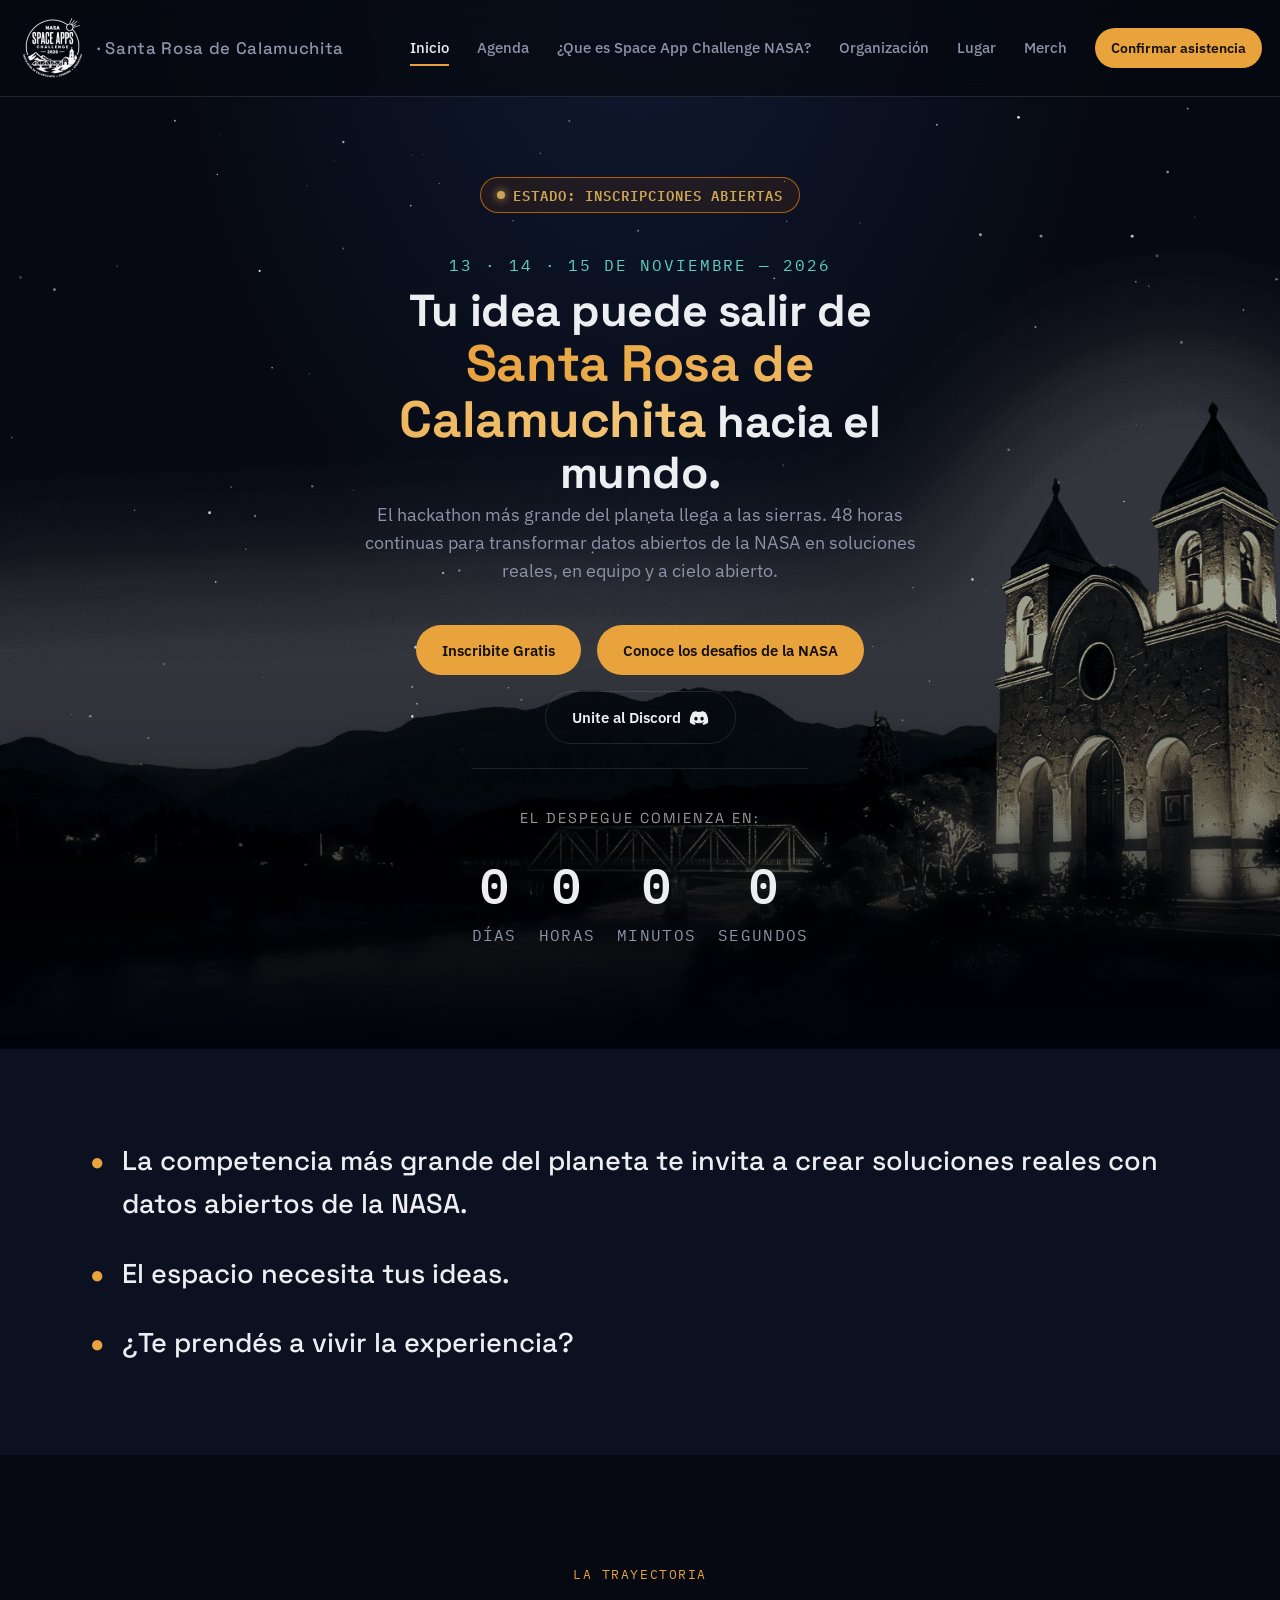
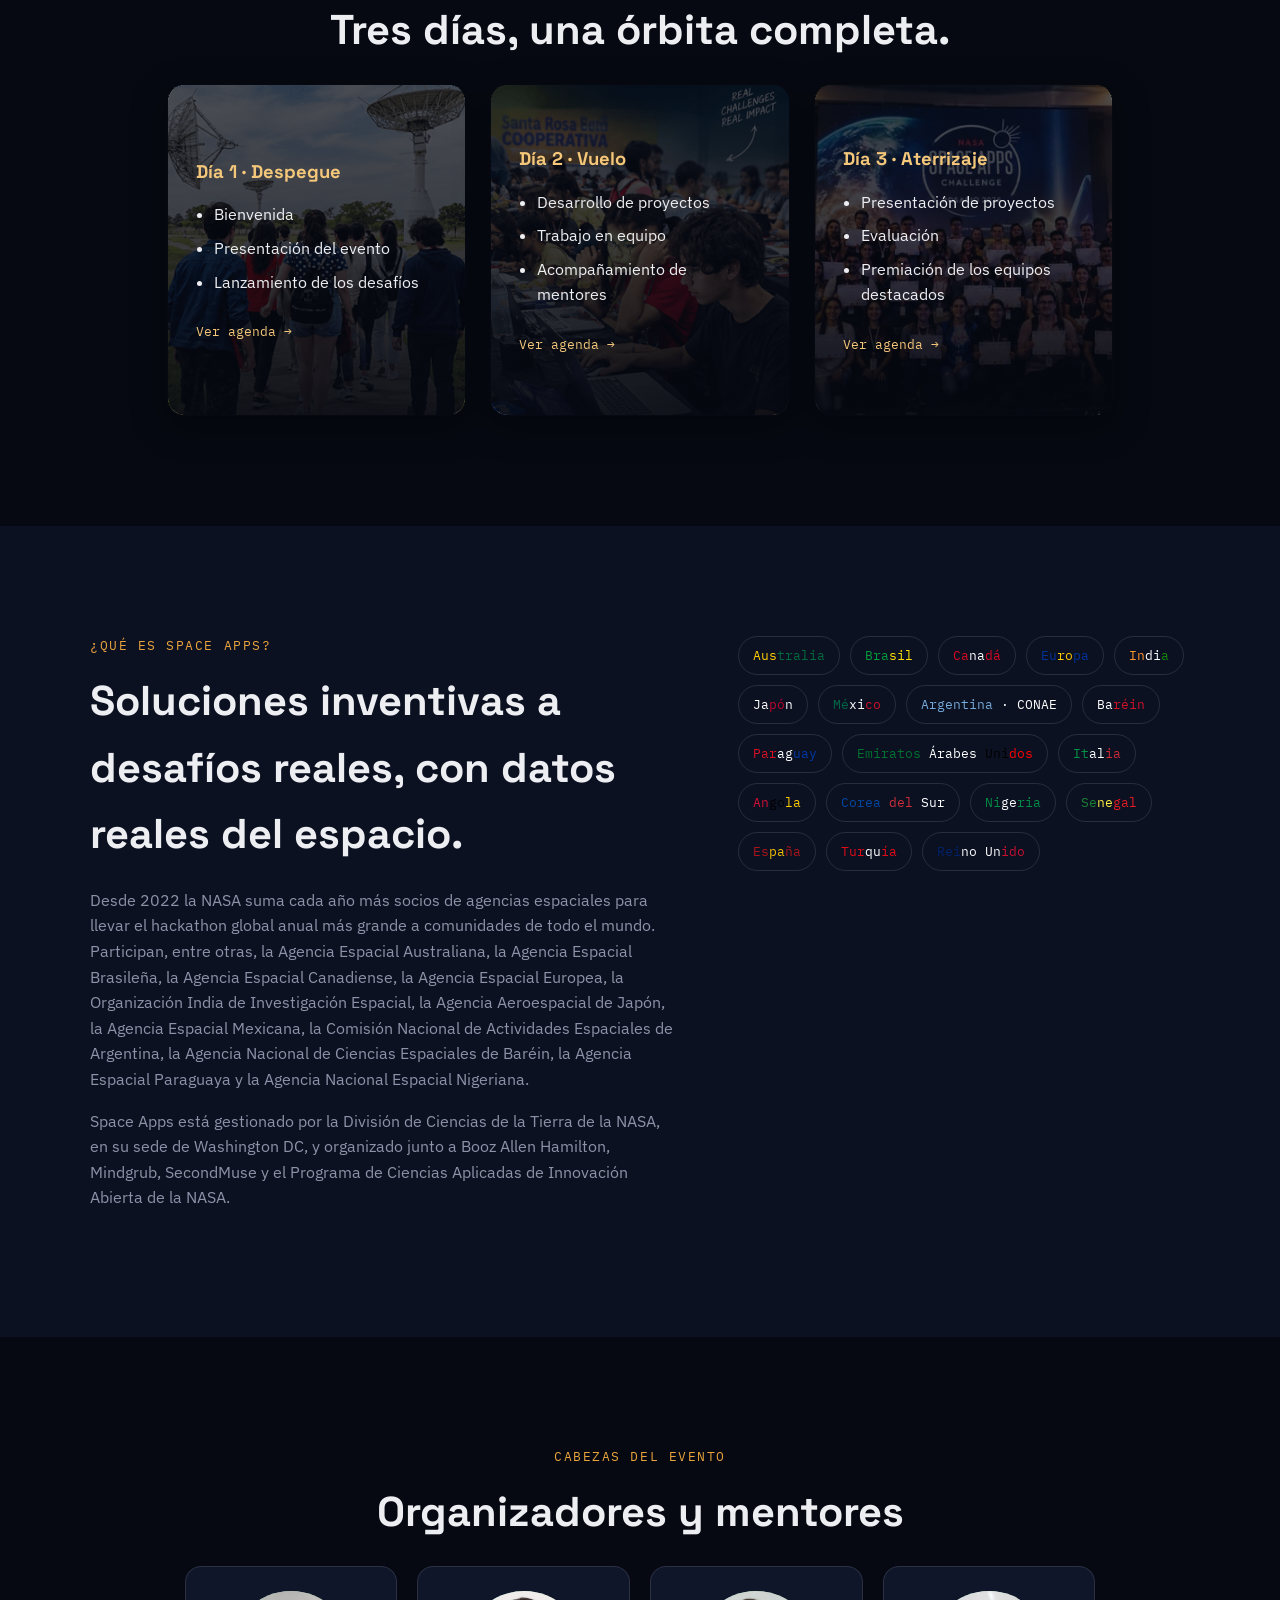
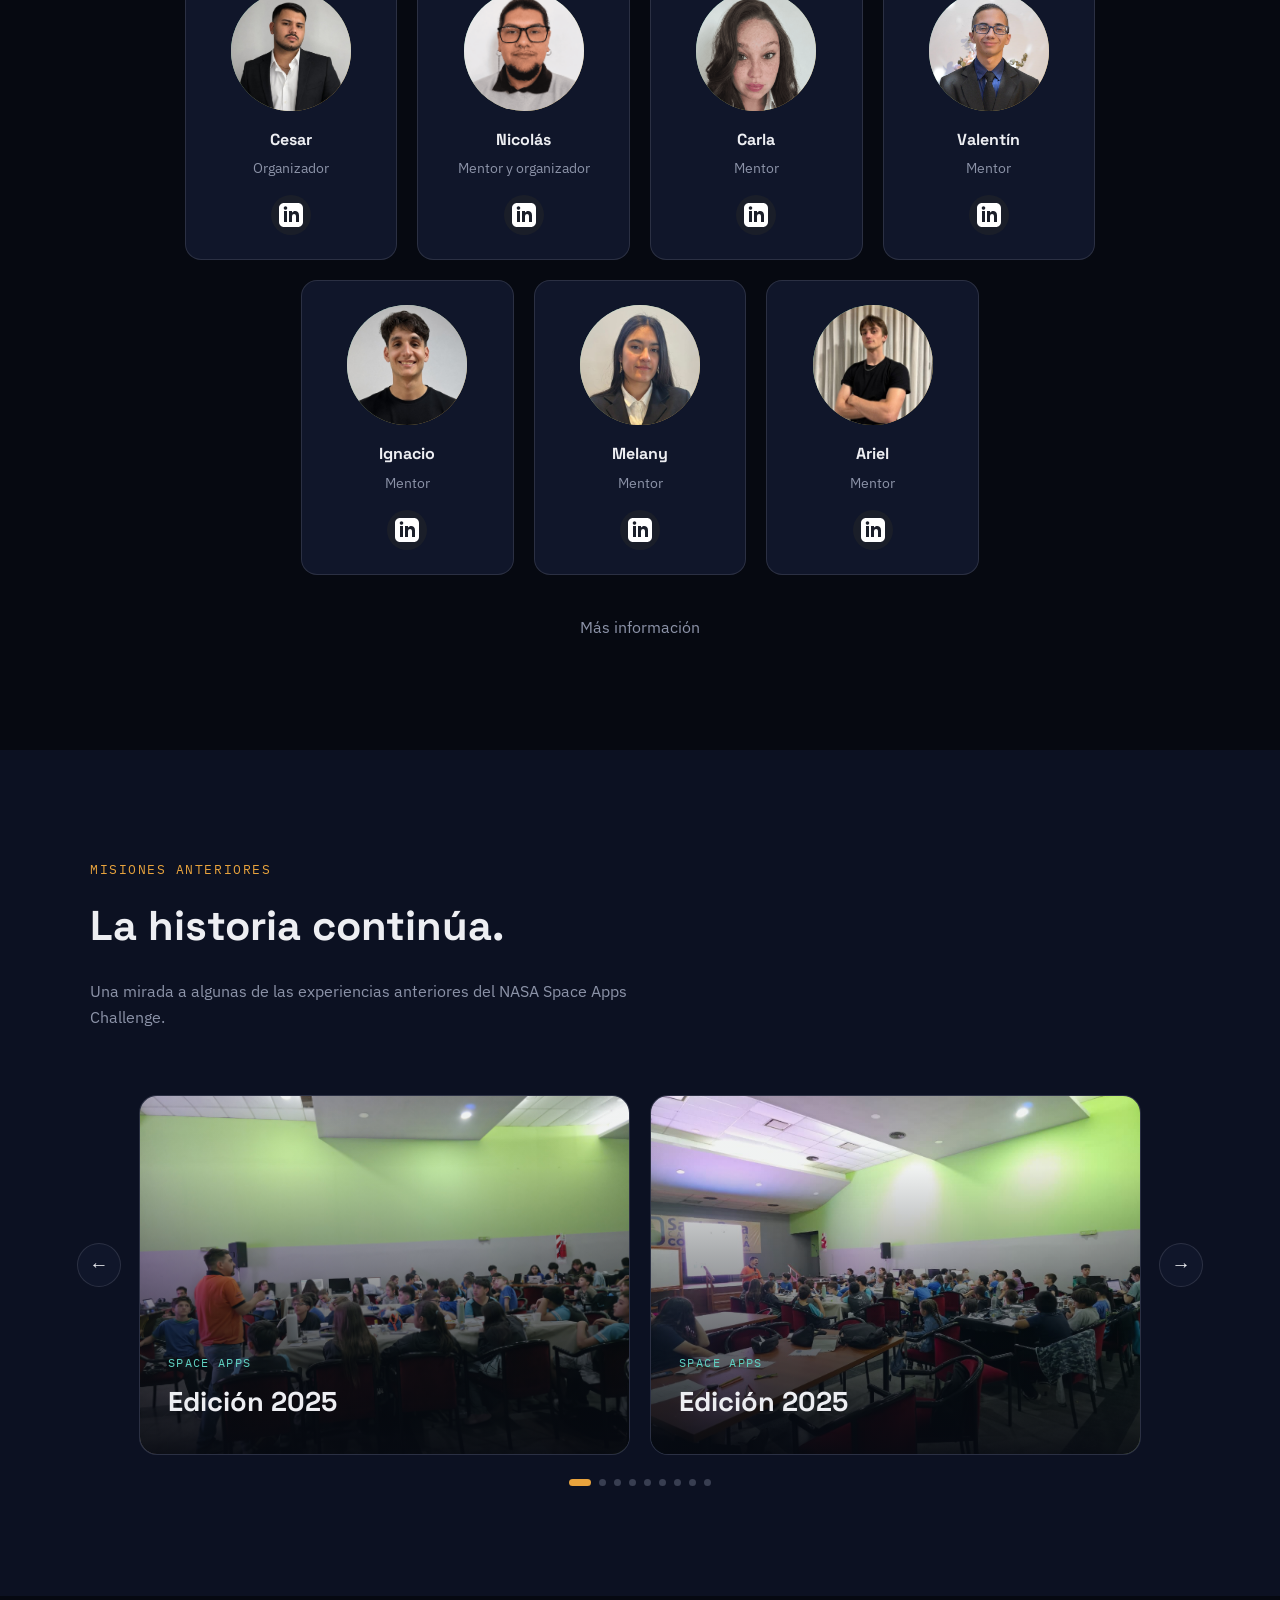
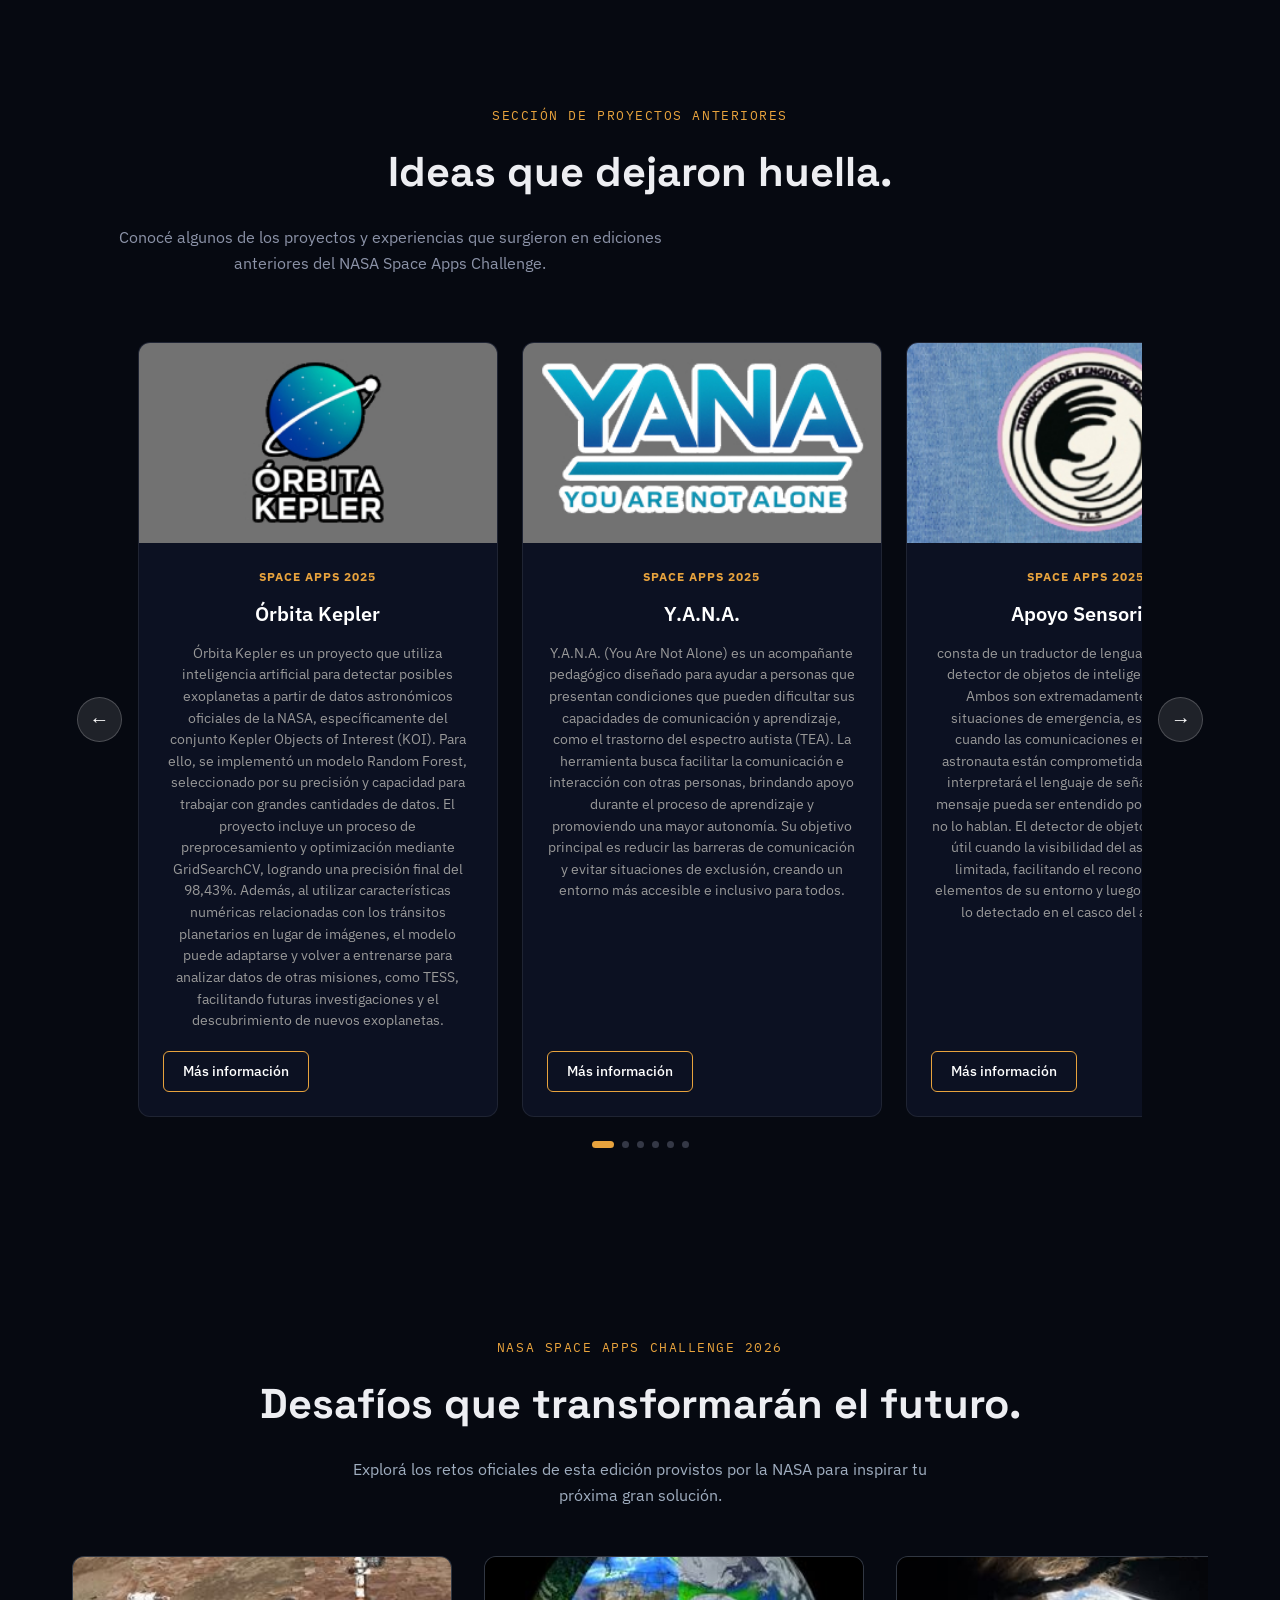
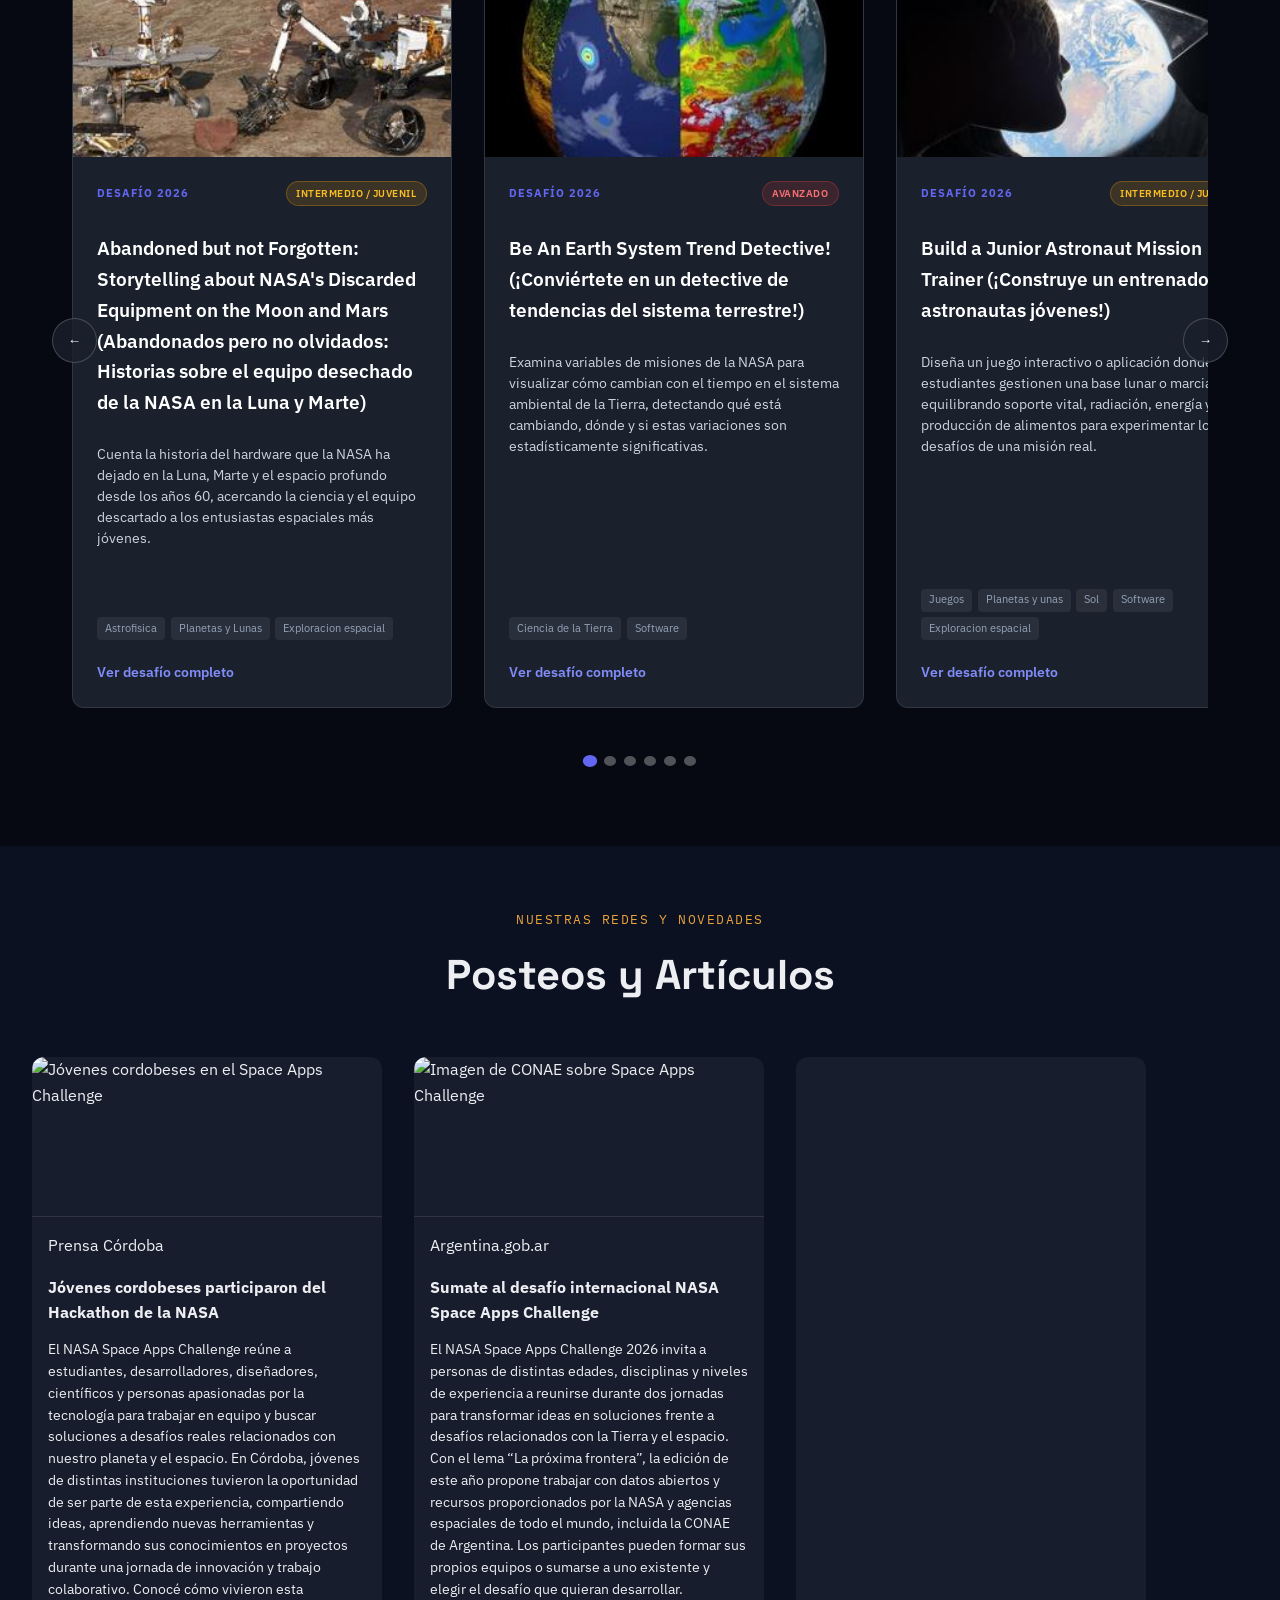
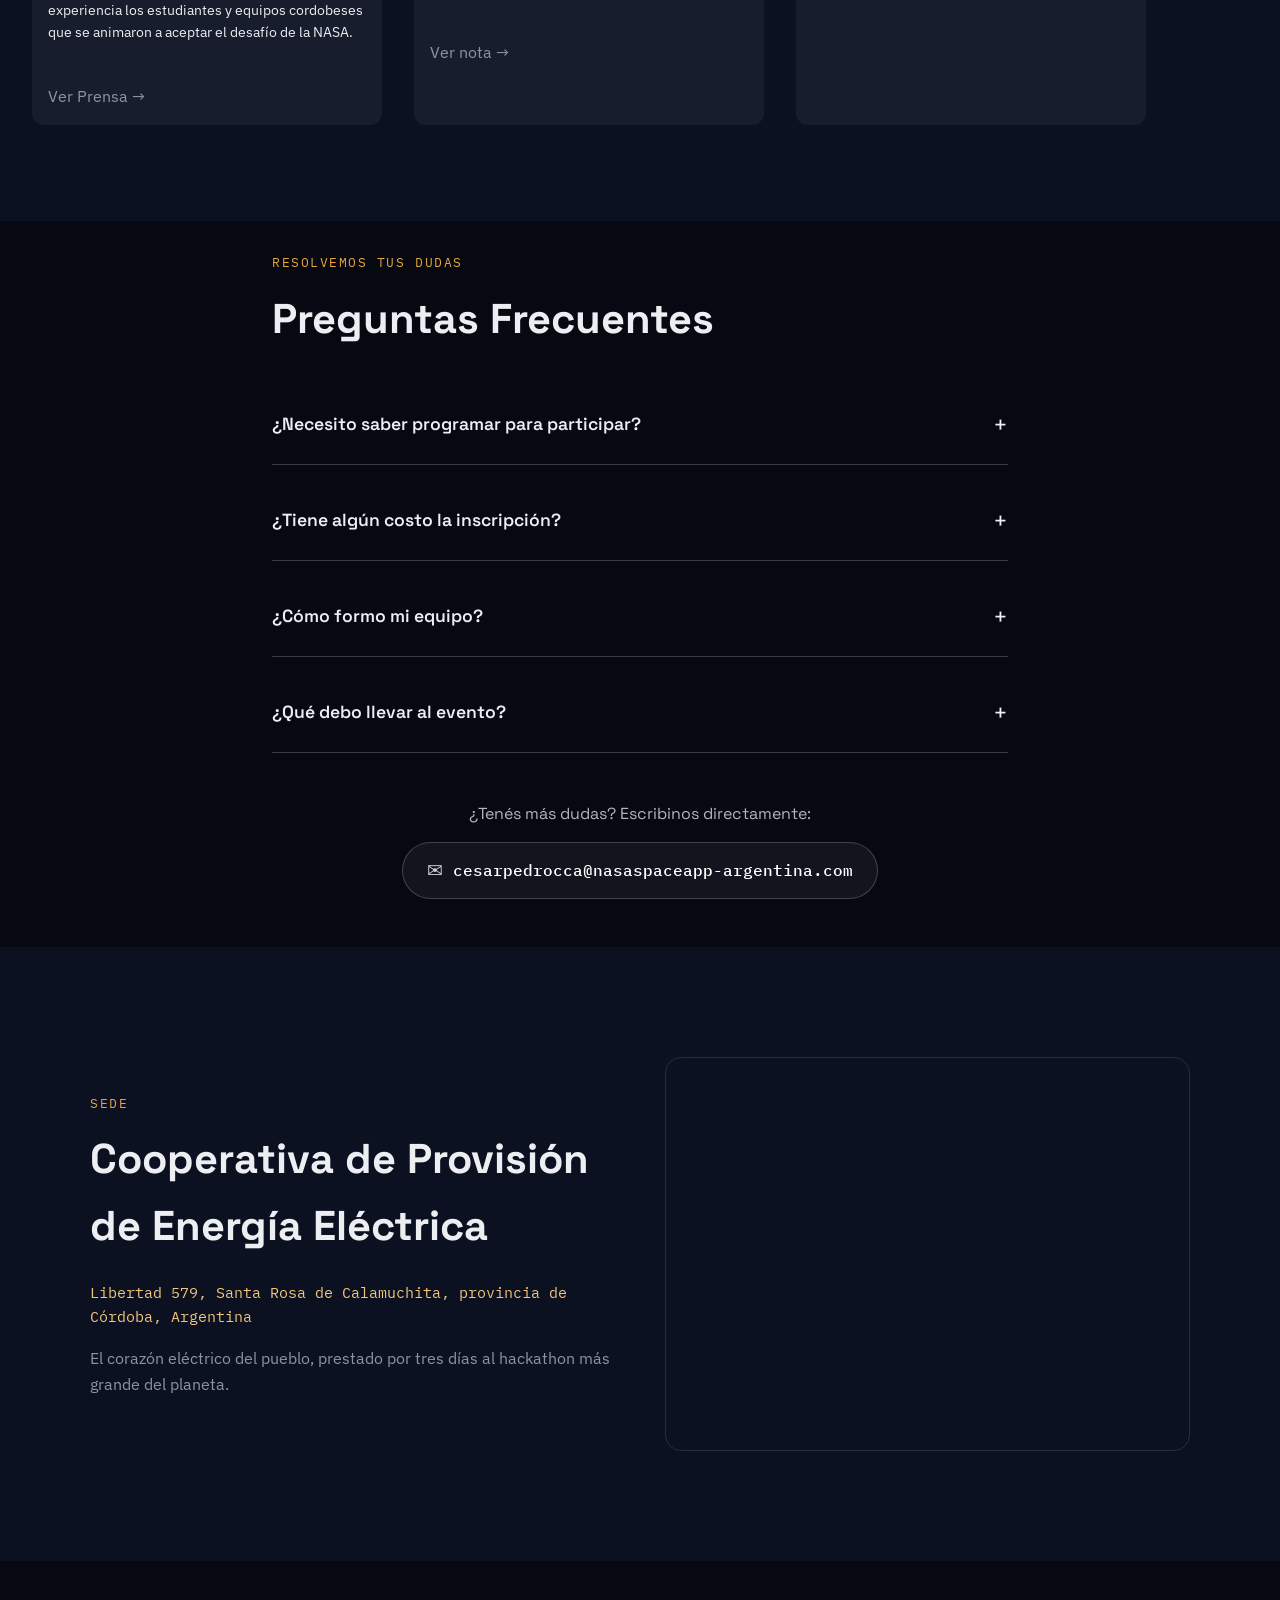
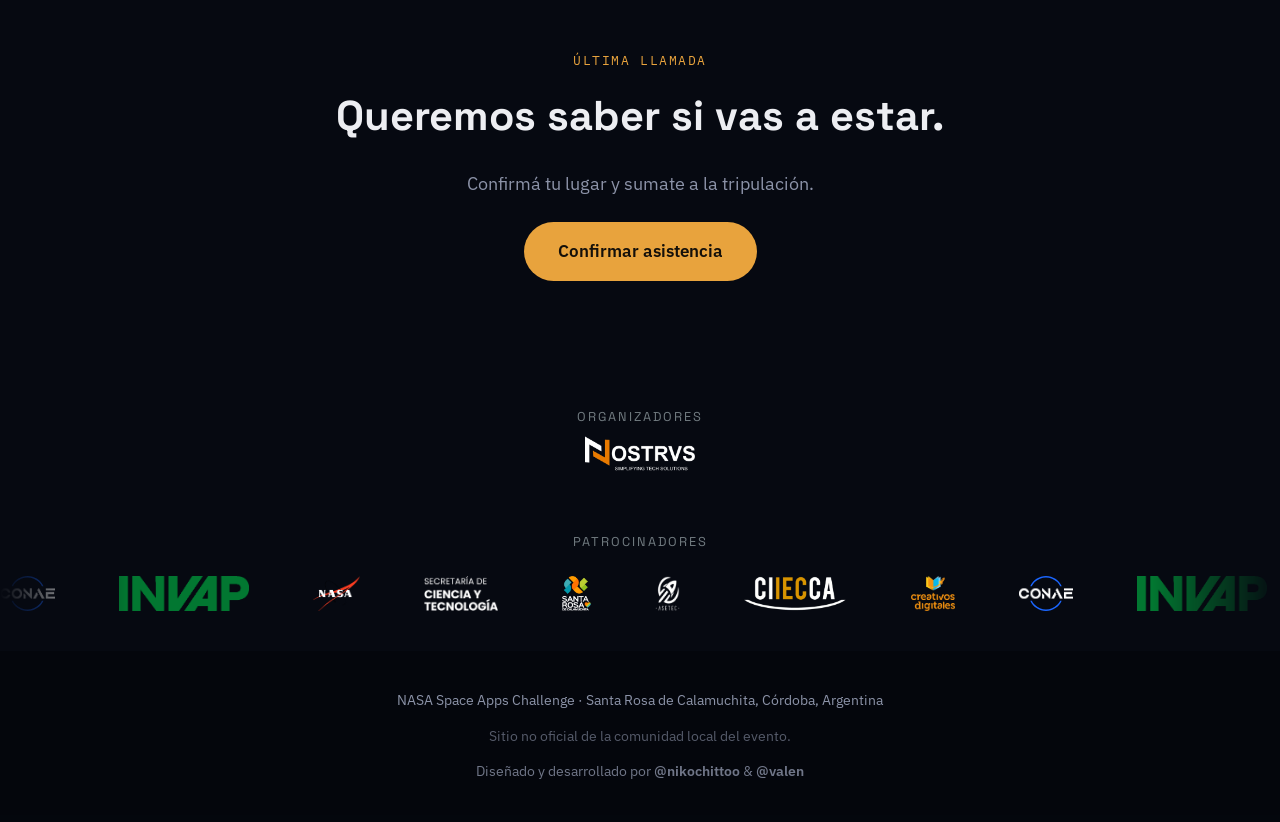
==== commit 94c21e23: "challenge, prime v0.0.2" ====
--- a/index.html
+++ b/index.html
@@ -97,7 +97,7 @@
           <!-- Botones de Acción -->
           <div class="hero__actions" data-reveal>
             <a href="https://docs.google.com/forms/d/e/1FAIpQLScfEqpRoke6JbXq1Mukbgra3Xgw4x82jFN2dRppEd2FNQ0bPw/viewform" class="btn btn--primary" target="_blank" rel="noopener noreferrer">Inscribite Gratis</a>
-            <a href="https://docs.google.com/forms/d/e/1FAIpQLScfEqpRoke6JbXq1Mukbgra3Xgw4x82jFN2dRppEd2FNQ0bPw/viewform" class="btn btn--primary" target="_blank" rel="noopener noreferrer">Conoce los desafios de la NASA</a>
+            <a href="#desafios-2026" class="btn btn--primary" target="_blank" rel="noopener noreferrer">Conoce los desafios de la NASA</a>
             <a href="https://discord.gg/3JzjxXm59" class="btn btn--ghost" id="btn-discord">Unite al Discord<svg xmlns="http://www.w3.org/2000/svg" viewBox="0 0 640 512" aria-hidden="true" 
               class="discord-icon">
               <path d="M524.5 69.8a1.5 1.5 0 0 0-.8-.7A485.7 485.7 0 0 0 404.1 32a1.8 1.8 0 0 0-1.9.9 337.5 337.5 0 0 0-14.9 30.6 447.8 447.8 0 0 0-134.7 0 309.5 309.5 0 0 0-15.1-30.6 1.9 1.9 0 0 0-1.9-.9A483.7 483.7 0 0 0 116.3 69.1a1.7 1.7 0 0 0-.8.7C39.1 183.7 18.2 294.4 28.4 403.1a2 2 0 0 0 .8 1.4A487.7 487.7 0 0 0 176.2 479a1.9 1.9 0 0 0 2.1-.7 348.2 348.2 0 0 0 30.4-49.4 1.9 1.9 0 0 0-1-2.6 321.2 321.2 0 0 1-45.9-21.9 1.9 1.9 0 0 1-.2-3.2c3.1-2.3 6.2-4.7 9.1-7.1a1.9 1.9 0 0 1 2-.3c96.2 43.9 200.4 43.9 295.5 0a1.9 1.9 0 0 1 2 .3c3 2.4 6 4.8 9.1 7.1a1.9 1.9 0 0 1-.1 3.2 301.2 301.2 0 0 1-46 21.8 1.9 1.9 0 0 0-1 2.6 391.7 391.7 0 0 0 30.4 49.4 1.9 1.9 0 0 0 2.1.7 486 486 0 0 0 147-74.5 1.9 1.9 0 0 0 .8-1.4c12.2-125.2-20.8-235.8-87.4-333.3zM222.5 337.6c-28.9 0-52.9-26.6-52.9-59.2s23.6-59.2 52.9-59.2c29.6 0 53.3 26.8 52.9 59.2 0 32.7-23.6 59.2-52.9 59.2zm195.4 0c-28.9 0-52.9-26.6-52.9-59.2s23.6-59.2 52.9-59.2c29.6 0 53.3 26.8 52.9 59.2 0 32.7-23.6 59.2-52.9 59.2z"/>
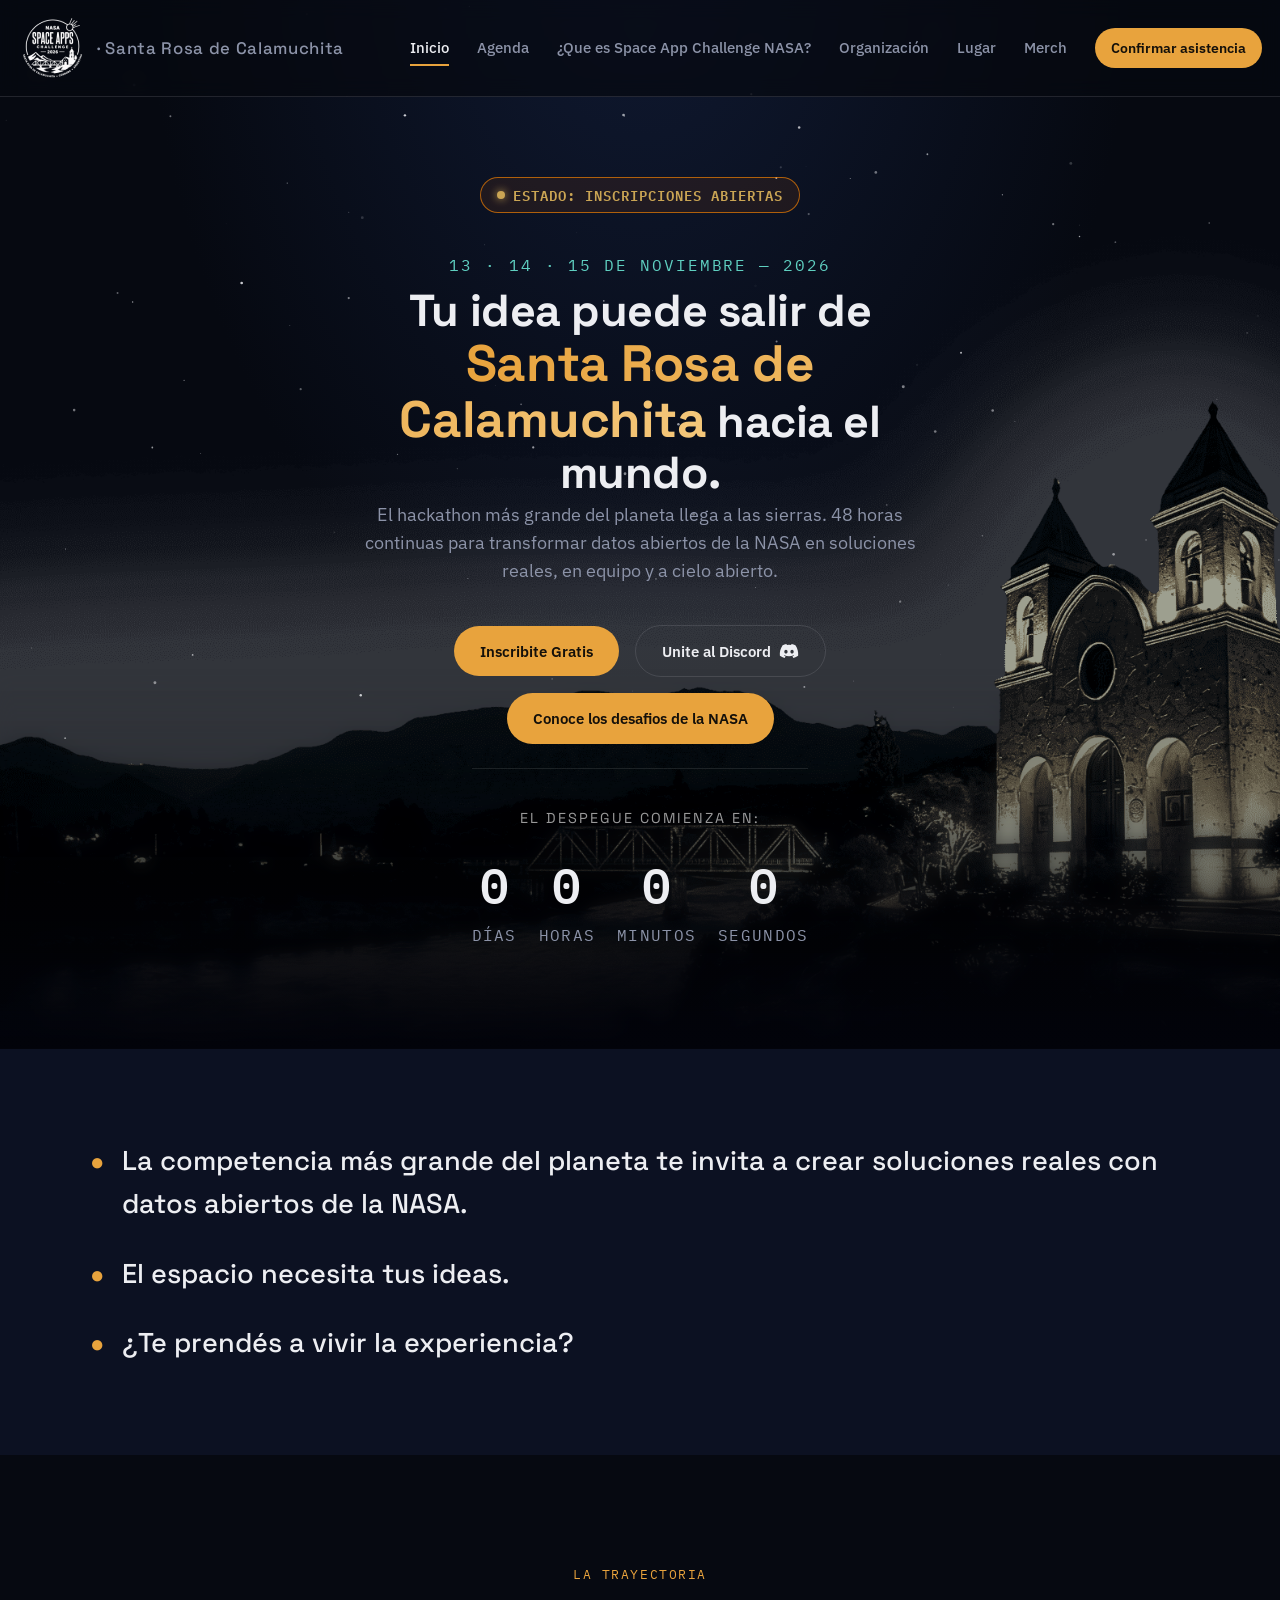
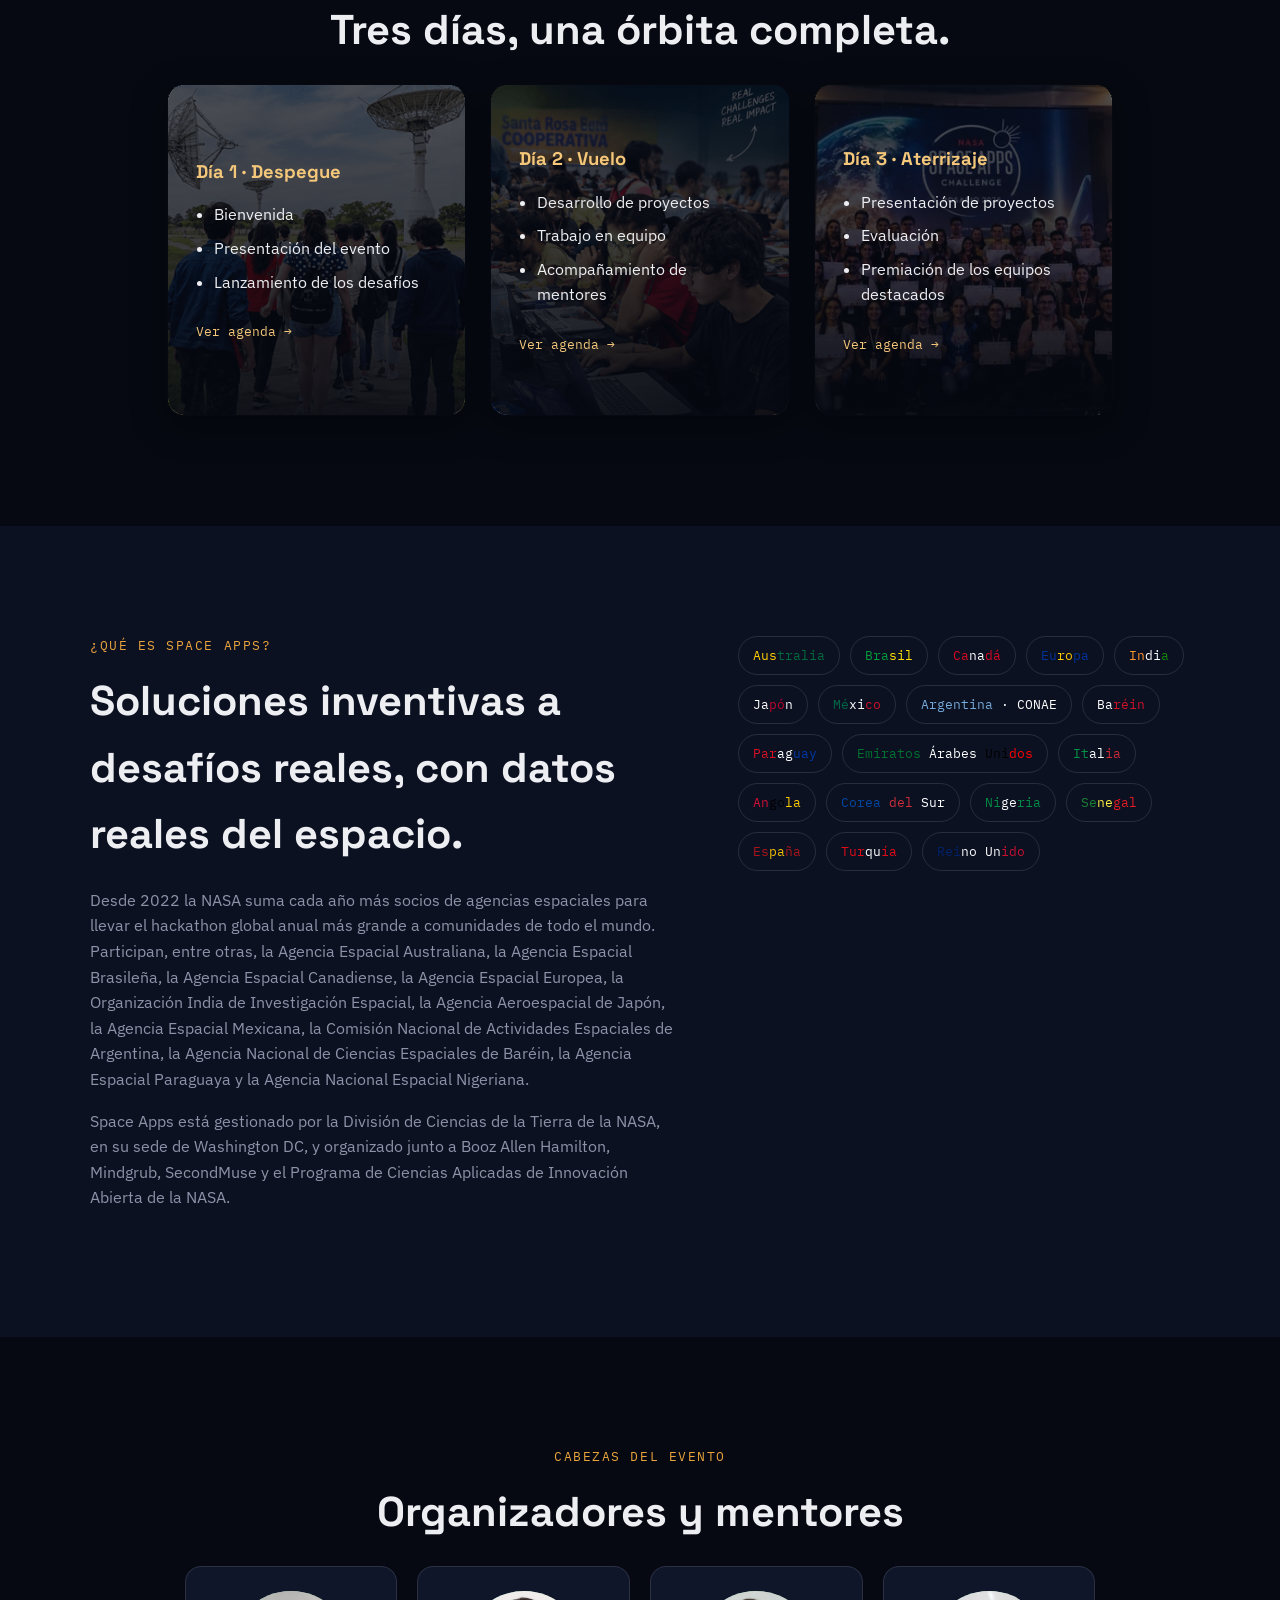
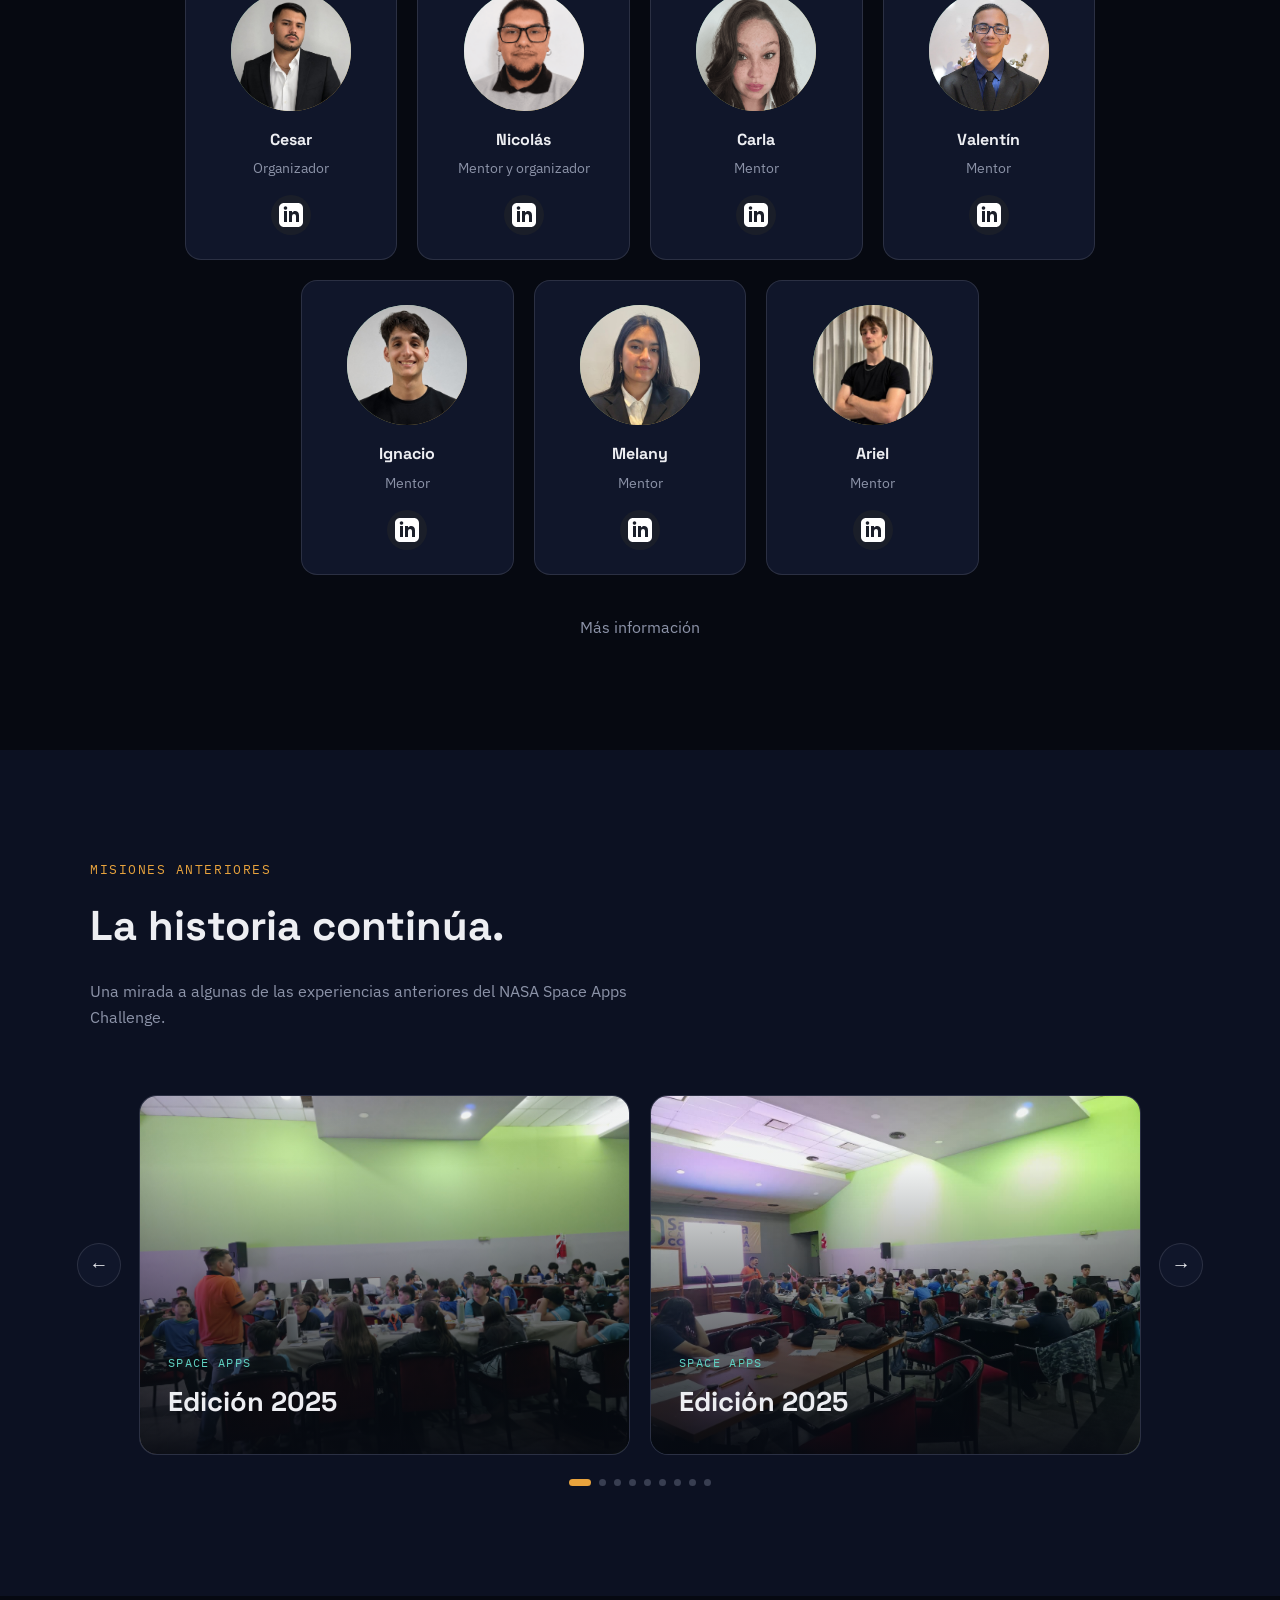
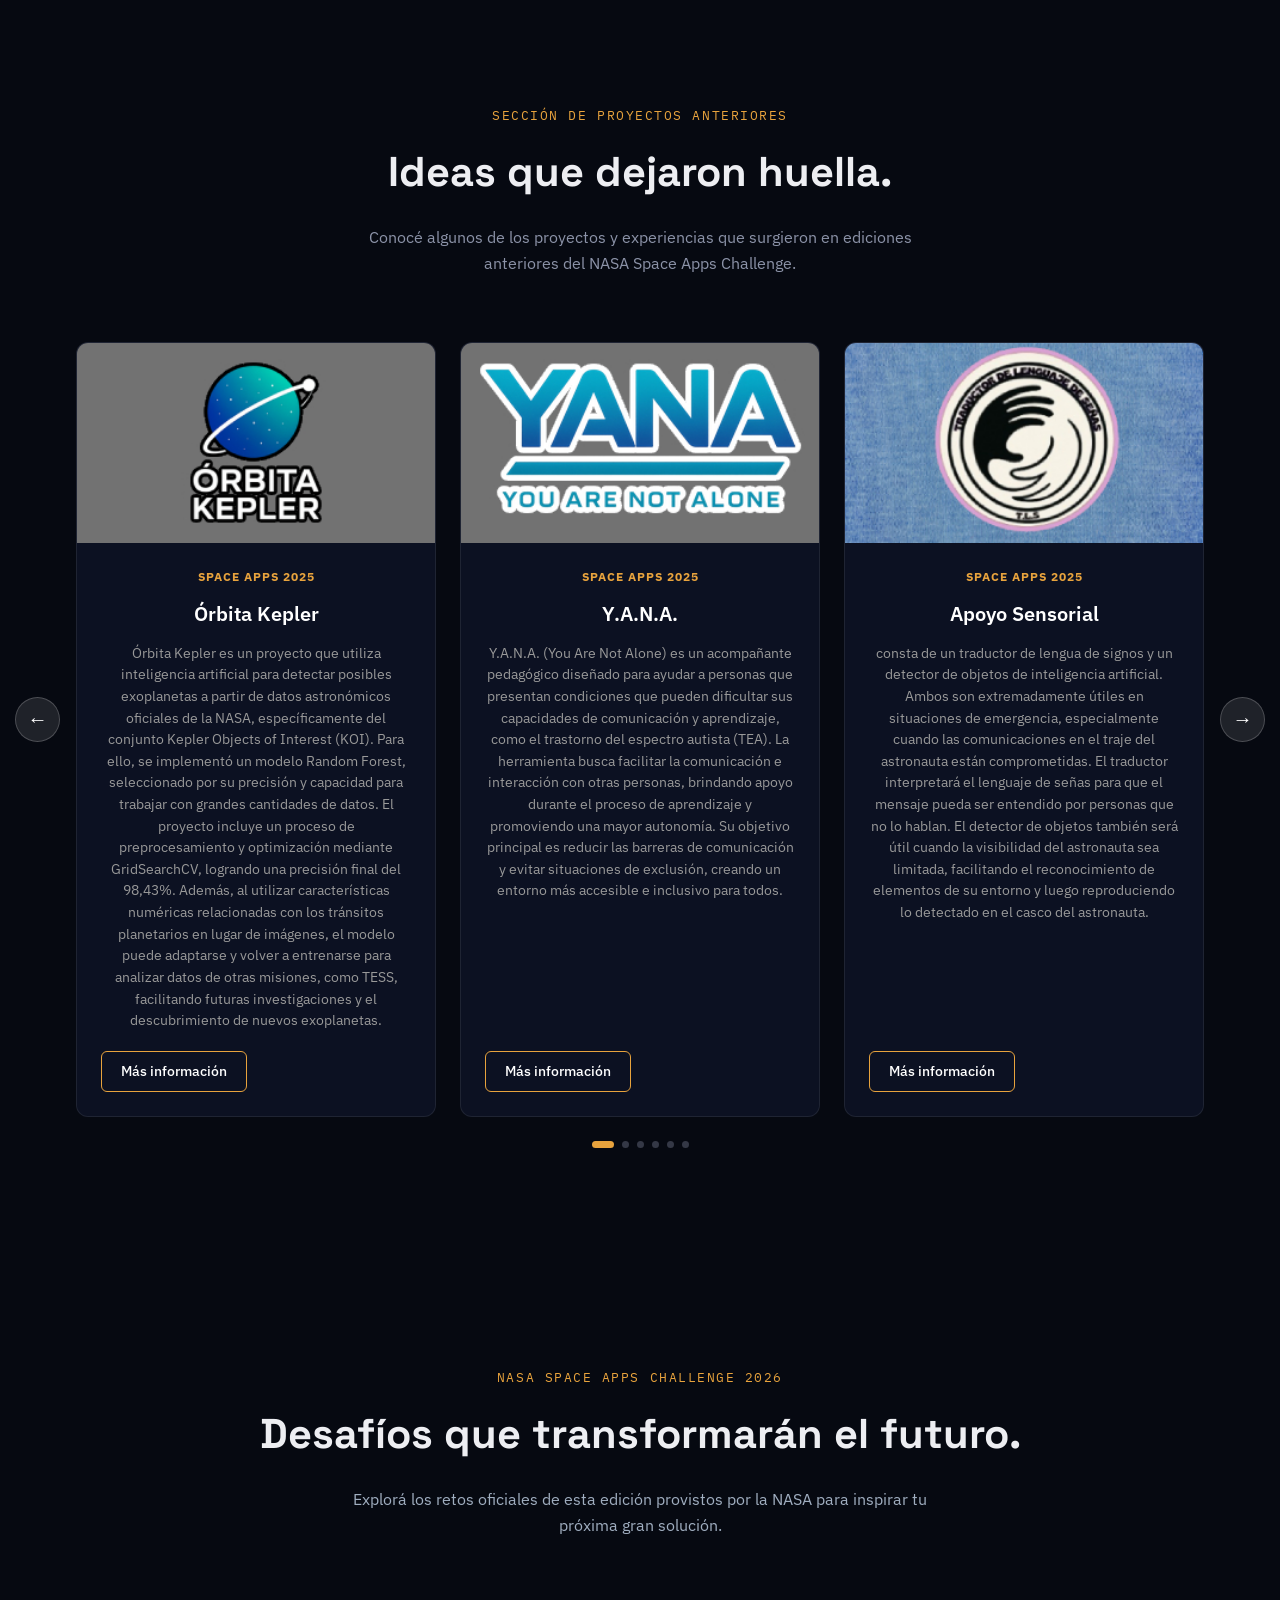
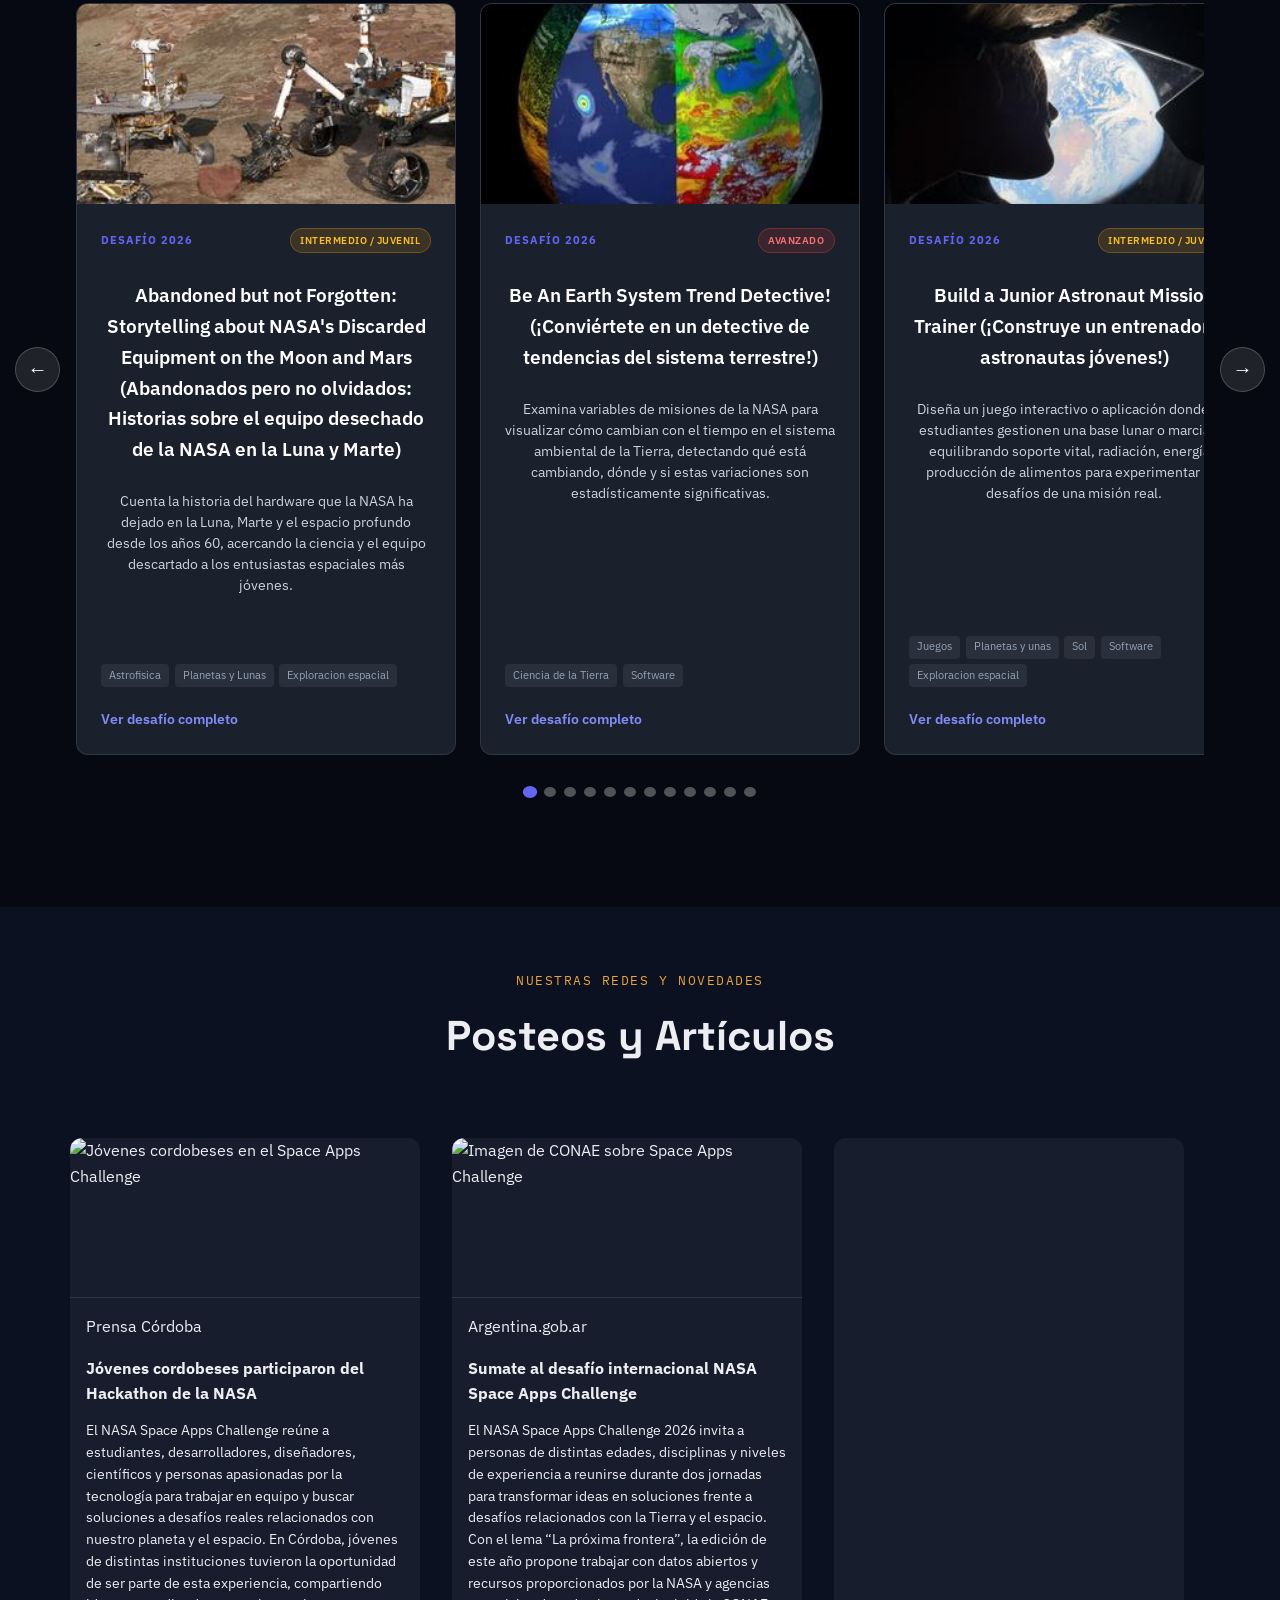
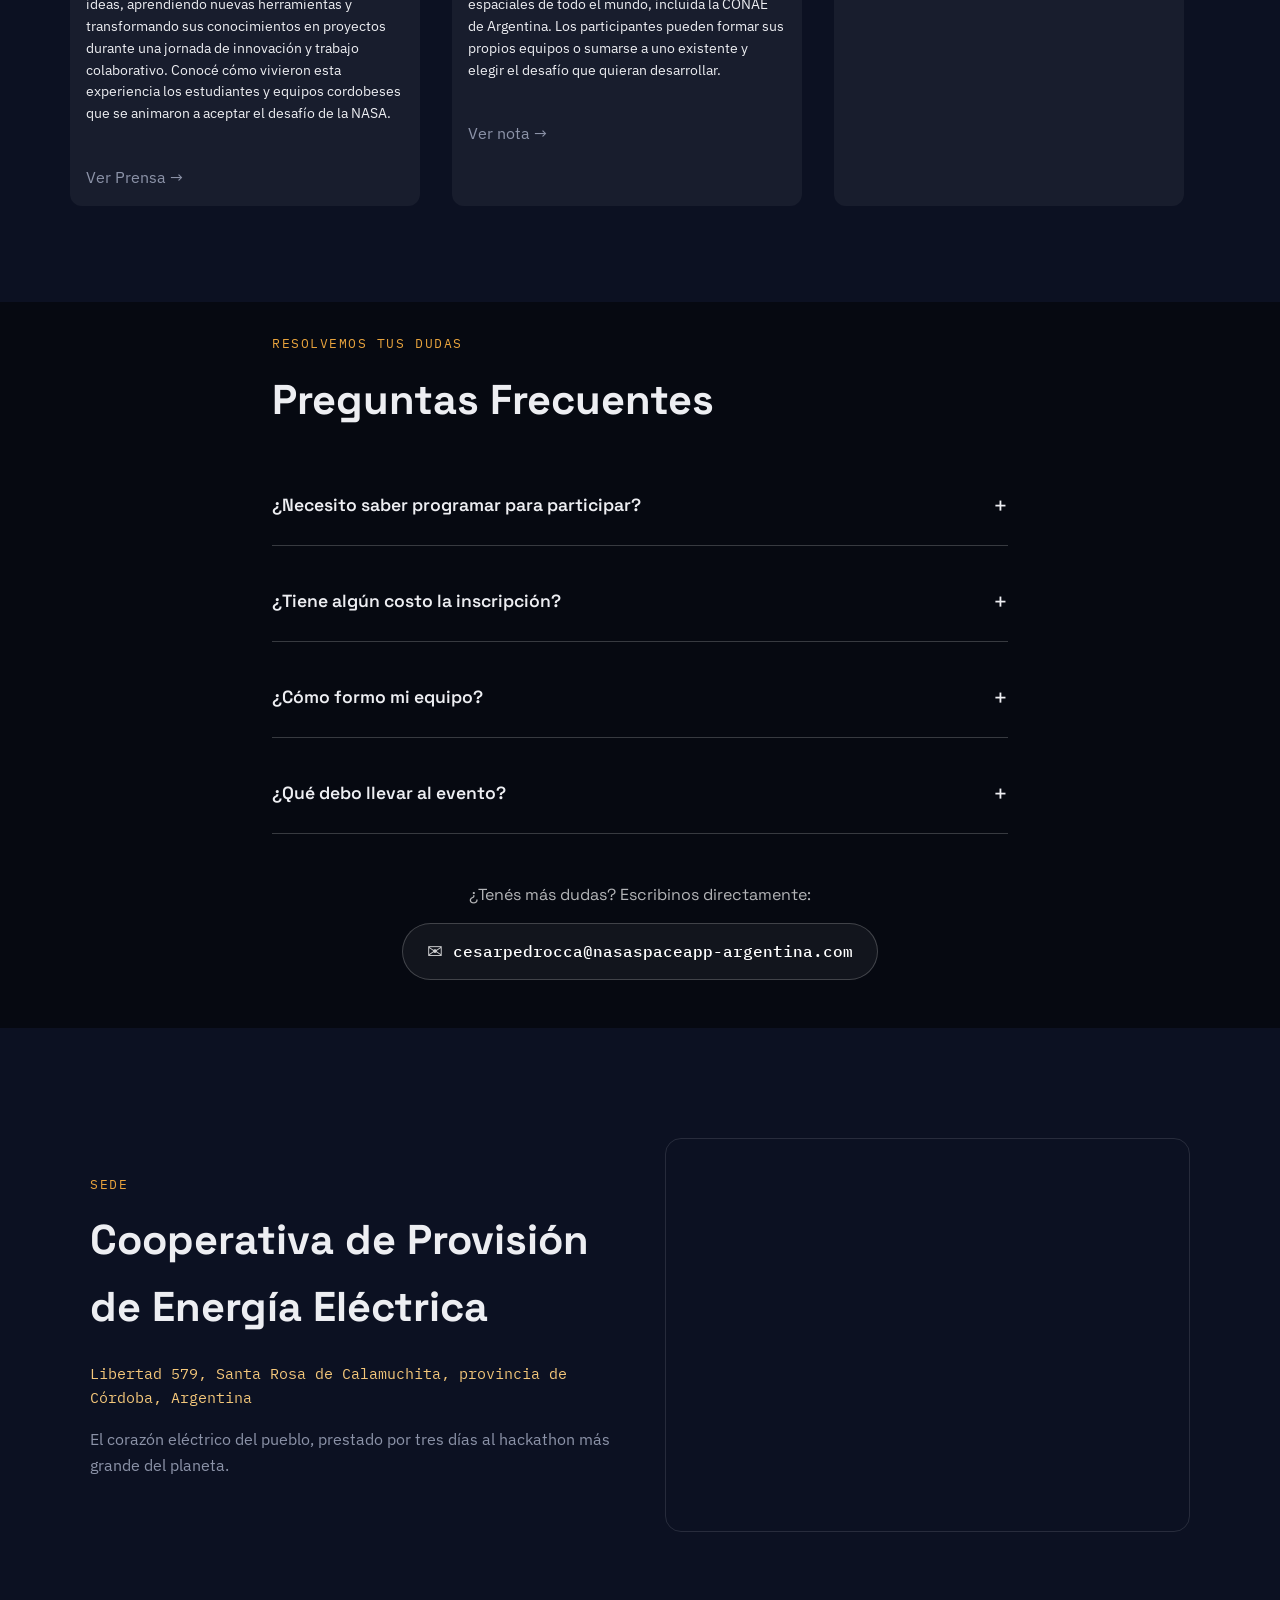
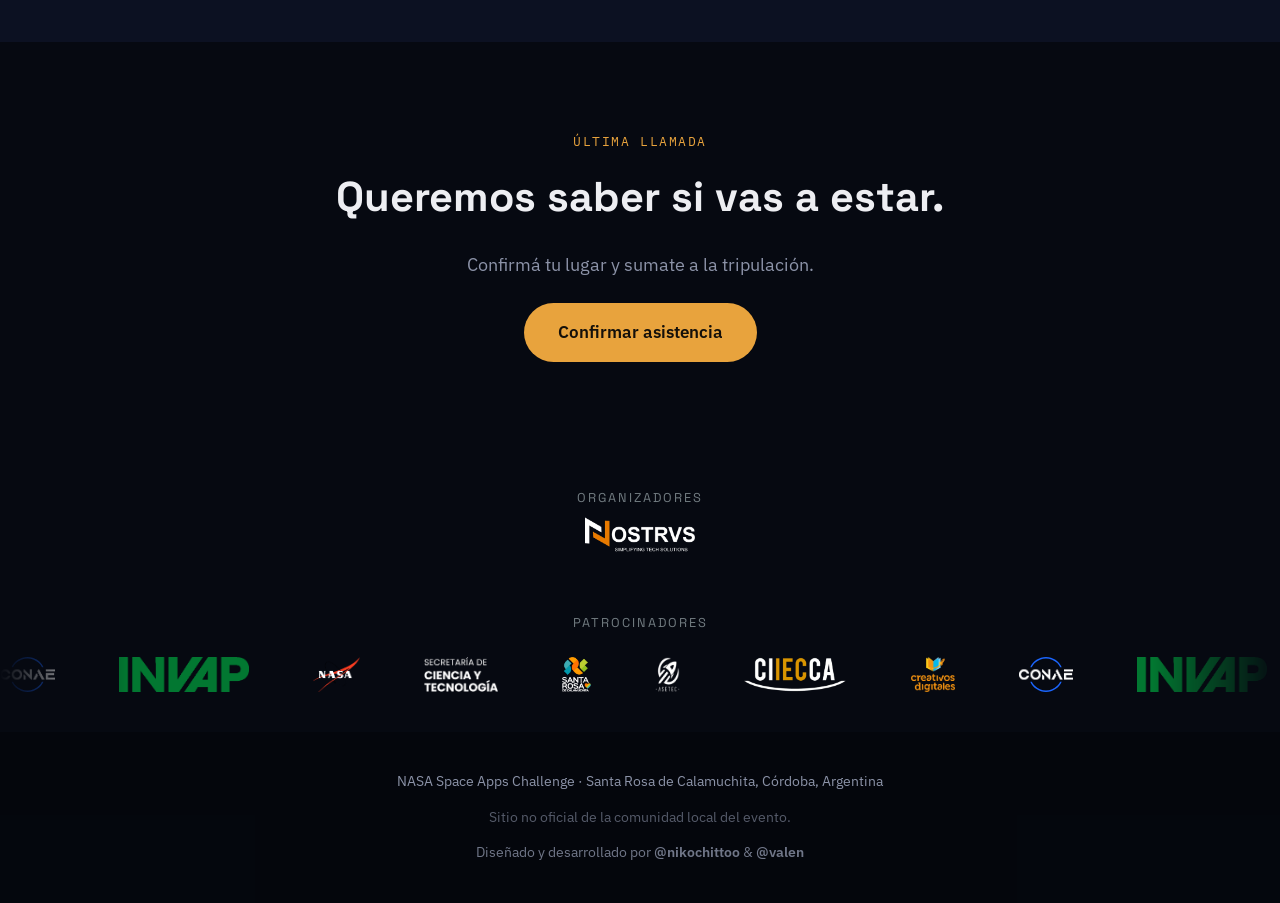
==== commit 8db6b01d: "Fix: Challenges section dots and arrows, Social posts carousel, and Legacy text" ====
--- a/index.html
+++ b/index.html
@@ -97,12 +97,13 @@
           <!-- Botones de Acción -->
           <div class="hero__actions" data-reveal>
             <a href="https://docs.google.com/forms/d/e/1FAIpQLScfEqpRoke6JbXq1Mukbgra3Xgw4x82jFN2dRppEd2FNQ0bPw/viewform" class="btn btn--primary" target="_blank" rel="noopener noreferrer">Inscribite Gratis</a>
-            <a href="#desafios-2026" class="btn btn--primary" target="_blank" rel="noopener noreferrer">Conoce los desafios de la NASA</a>
             <a href="https://discord.gg/3JzjxXm59" class="btn btn--ghost" id="btn-discord">Unite al Discord<svg xmlns="http://www.w3.org/2000/svg" viewBox="0 0 640 512" aria-hidden="true" 
               class="discord-icon">
               <path d="M524.5 69.8a1.5 1.5 0 0 0-.8-.7A485.7 485.7 0 0 0 404.1 32a1.8 1.8 0 0 0-1.9.9 337.5 337.5 0 0 0-14.9 30.6 447.8 447.8 0 0 0-134.7 0 309.5 309.5 0 0 0-15.1-30.6 1.9 1.9 0 0 0-1.9-.9A483.7 483.7 0 0 0 116.3 69.1a1.7 1.7 0 0 0-.8.7C39.1 183.7 18.2 294.4 28.4 403.1a2 2 0 0 0 .8 1.4A487.7 487.7 0 0 0 176.2 479a1.9 1.9 0 0 0 2.1-.7 348.2 348.2 0 0 0 30.4-49.4 1.9 1.9 0 0 0-1-2.6 321.2 321.2 0 0 1-45.9-21.9 1.9 1.9 0 0 1-.2-3.2c3.1-2.3 6.2-4.7 9.1-7.1a1.9 1.9 0 0 1 2-.3c96.2 43.9 200.4 43.9 295.5 0a1.9 1.9 0 0 1 2 .3c3 2.4 6 4.8 9.1 7.1a1.9 1.9 0 0 1-.1 3.2 301.2 301.2 0 0 1-46 21.8 1.9 1.9 0 0 0-1 2.6 391.7 391.7 0 0 0 30.4 49.4 1.9 1.9 0 0 0 2.1.7 486 486 0 0 0 147-74.5 1.9 1.9 0 0 0 .8-1.4c12.2-125.2-20.8-235.8-87.4-333.3zM222.5 337.6c-28.9 0-52.9-26.6-52.9-59.2s23.6-59.2 52.9-59.2c29.6 0 53.3 26.8 52.9 59.2 0 32.7-23.6 59.2-52.9 59.2zm195.4 0c-28.9 0-52.9-26.6-52.9-59.2s23.6-59.2 52.9-59.2c29.6 0 53.3 26.8 52.9 59.2 0 32.7-23.6 59.2-52.9 59.2z"/>
               </svg>
             </a>
+            <a href="#desafios-2026" class="btn btn--primary" rel="noopener noreferrer">Conoce los desafios de la NASA</a>
+            
           </div>
           <!-- Cuenta Regresiva -->
           <div class="countdown-wrapper" data-reveal>
@@ -642,332 +643,337 @@
         </div>
       </section>
 
-     
       <!-- DESAFÍOS SPACE APPS 2026 -->
-<section class="challenges-section" id="desafios-2026">
-  <div class="challenges-section__header">
-    <p class="section-eyebrow" data-reveal>NASA Space Apps Challenge 2026</p>
-    <h2 class="section-title" data-reveal>Desafíos que transformarán el futuro.</h2>
-    <p class="challenges-section__text" data-reveal>Explorá los retos oficiales de esta edición provistos por la NASA para inspirar tu próxima gran solución.</p>
-  </div>
-  
-  <div class="challenges-carousel" data-reveal>
-    <!-- Botón Anterior -->
-    <button class="challenges-carousel__btn challenges-carousel__btn--prev" id="challengesPrev" aria-label="Desafío anterior">←</button>
-    
-    <!-- Pista / Carrusel -->
-    <div class="challenges-carousel__track" id="challengesTrack">
-      
-      <!-- Tarjeta 1 -->
-      <article class="challenge-card">
-        <div class="challenge-card__media">
-          <img src="img/challenges/Abandoned.jpg" loading="lazy" alt="Abandoned but not Forgotten">
-        </div>
-        <div class="challenge-card__content">
-          <div class="challenge-card__meta">
-            <span class="challenge-card__tag">Desafío 2026</span>
-            <span class="challenge-card__difficulty intermediate">Intermedio / Juvenil</span>
-          </div>
-          <h3 class="challenge-card__title">Abandoned but not Forgotten: Storytelling about NASA's Discarded Equipment on the Moon and Mars (Abandonados pero no olvidados: Historias sobre el equipo desechado de la NASA en la Luna y Marte)</h3>
-          <p class="challenge-card__description">Cuenta la historia del hardware que la NASA ha dejado en la Luna, Marte y el espacio profundo desde los años 60, acercando la ciencia y el equipo descartado a los entusiastas espaciales más jóvenes.</p>
-          <div class="challenge-card__topics">
-            <span>Astrofisica</span>
-            <span>Planetas y Lunas</span>
-            <span>Exploracion espacial</span>
-          </div>
-          <a href="https://www.spaceappschallenge.org/2026/challenges/" target="_blank" rel="noopener noreferrer" class="challenge-card__link">Ver desafío completo</a>
-        </div>
-      </article>
-
-      <!-- Tarjeta 2 -->
-      <article class="challenge-card">
-        <div class="challenge-card__media">
-          <img src="img/challenges/Earth.jpg" loading="lazy" alt="Be An Earth System Trend Detective!">
-        </div>  
-        <div class="challenge-card__content">
-          <div class="challenge-card__meta">
-            <span class="challenge-card__tag">Desafío 2026</span>
-            <span class="challenge-card__difficulty advanced">Avanzado</span>
-          </div>
-          <h3 class="challenge-card__title">Be An Earth System Trend Detective! (¡Conviértete en un detective de tendencias del sistema terrestre!)</h3>
-          <p class="challenge-card__description">Examina variables de misiones de la NASA para visualizar cómo cambian con el tiempo en el sistema ambiental de la Tierra, detectando qué está cambiando, dónde y si estas variaciones son estadísticamente significativas.</p>
-          <div class="challenge-card__topics">
-            <span>Ciencia de la Tierra</span>
-            <span>Software</span>
-          </div>
-          <a href="https://www.spaceappschallenge.org/2026/challenges/" target="_blank" rel="noopener noreferrer" class="challenge-card__link">Ver desafío completo</a>
-        </div>
-      </article>
-
-      <!-- Tarjeta 3 -->
-      <article class="challenge-card">
-        <div class="challenge-card__media">
-          <img src="img/challenges/Astronaut.jpg" loading="lazy" alt="Build a Junior Astronaut Mission Trainer">
-        </div>
-        <div class="challenge-card__content">
-          <div class="challenge-card__meta">
-            <span class="challenge-card__tag">Desafío 2026</span>
-            <span class="challenge-card__difficulty intermediate">Intermedio / Juvenil</span>
-          </div>
-          <h3 class="challenge-card__title">Build a Junior Astronaut Mission Trainer (¡Construye un entrenador de astronautas jóvenes!)</h3>
-          <p class="challenge-card__description">Diseña un juego interactivo o aplicación donde los estudiantes gestionen una base lunar o marciana, equilibrando soporte vital, radiación, energía y producción de alimentos para experimentar los desafíos de una misión real.</p>
-          <div class="challenge-card__topics">
-            <span>Juegos</span>
-            <span>Planetas y unas</span>
-            <span>Sol</span>
-            <span>Software</span>
-            <span>Exploracion espacial</span>
-
-          </div>
-          <a href="https://www.spaceappschallenge.org/2026/challenges/" target="_blank" rel="noopener noreferrer" class="challenge-card__link">Ver desafío completo</a>
-        </div>
-      </article>
-
-      <!-- Tarjeta 4 -->
-      <article class="challenge-card">
-        <div class="challenge-card__media">
-          <img src="img/challenges/Field.jpg" loading="lazy" alt="CLPS Lunar Mission Browser">
-        </div>
-        <div class="challenge-card__content">
-          <div class="challenge-card__meta">
-            <span class="challenge-card__tag">Desafío 2026</span>
-            <span class="challenge-card__difficulty advanced">Avanzado / Intermedio</span>
-          </div>
-          <h3 class="challenge-card__title">Field Shift: Adapting Frames with NASA Data (Cambio de rumbo: Adaptando las granjas con datos de la NASA)</h3>
-          <p class="challenge-card__description">Crear una herramienta de apoyo para que los agricultores utilicen datos de observación de la Tierra de la NASA, información local del suelo y características de los cultivos, con el fin de planificar estrategias de rotación que optimicen el uso del agua, fortalezcan la salud del suelo y se adapten al cambio climático..</p>
-          <div class="challenge-card__topics">
-            <span>Exploracion humana</span>
-            <span>Luna</span>
-            <span>Software</span>
-          </div>
-          <a href="https://www.spaceappschallenge.org/2026/challenges/" target="_blank" rel="noopener noreferrer" class="challenge-card__link">Ver desafío completo</a>
-        </div>
-      </article>
-
-      <!-- Tarjeta 5 -->
-      <article class="challenge-card">
-        <div class="challenge-card__media">
-          <img src="img/challenges/Healting.jpg" loading="lazy" alt="Create Health Monitoring Software">
-        </div>
-        <div class="challenge-card__content">
-          <div class="challenge-card__meta">
-            <span class="challenge-card__tag">Desafío 2026</span>
-            <span class="challenge-card__difficulty intermediate">Intermedio</span>
-          </div>
-          <h3 class="challenge-card__title">Health Monitoring Software for Astronauts (Software de monitoreo de salud para astronautas)</h3>
-          <p class="challenge-card__description">Construye software de monitoreo de salud que recopile indicadores clave para ayudar a los astronautas en misiones de larga duración a evaluar y actuar frente a los efectos de la radiación y la gravedad alterada.</p>
-          <div class="challenge-card__topics">
-            <span>Exploracion humana</span>
-            <span>Software</span>
-            <span>Exploracion espacial</span>
-          </div>
-          <a href="https://www.spaceappschallenge.org/2026/challenges/" target="_blank" rel="noopener noreferrer" class="challenge-card__link">Ver desafío completo</a>
-        </div>
-      </article>
-
-      <!-- Tarjeta 6 -->
-      <article class="challenge-card">
-        <div class="challenge-card__media">
-          <img src="img/challenges/Dancing.jpg" loading="lazy" alt="Dancing with the SARs">
-        </div>
-        <div class="challenge-card__content">
-          <div class="challenge-card__meta">
-            <span class="challenge-card__tag">Desafío 2026</span>
-            <span class="challenge-card__difficulty advanced">Avanzado / Intermedio</span>
-          </div>
-          <h3 class="challenge-card__title">Dancing with the SARs (Bailando con los SARs)</h3>
-          <p class="challenge-card__description">Construye una aplicación interactiva utilizando datos de radar de la misión NISAR para rastrear y visualizar cambios en la superficie de la Tierra, como incendios forestales, glaciares o actividad agrícola.</p>
-          <div class="challenge-card__topics">
-            <span>Ciencia de la Tierra</span>
-            <span>Software</span>
-          </div>
-          <a href="https://www.spaceappschallenge.org/2026/challenges/" target="_blank" rel="noopener noreferrer" class="challenge-card__link">Ver desafío completo</a>
-        </div>
-      </article>
-
-       <!-- Tarjeta 7 -->
-      <article class="challenge-card">
-        <div class="challenge-card__media">
-          <img src="img/challenges/Flame.jpg" loading="lazy" alt="Flame in Freefall">
-        </div>
-        <div class="challenge-card__content">
-          <div class="challenge-card__meta">
-            <span class="challenge-card__tag">Desafío 2026</span>
-            <span class="challenge-card__difficulty advanced">Avanzado / Intermedio</span>
-          </div>
-          <h3 class="challenge-card__title">Flame in Freefall: AI-Powered Fire Safety Insights from Microgravity Combustion Data (Llama en caída libre: Información sobre seguridad contra incendios basada en datos de combustión en microgravedad, impulsada por IA.)</h3>
-          <p class="challenge-card__description">Desarrollar un panel interactivo impulsado por inteligencia artificial para buscar, clasificar e interpretar décadas de datos de la NASA sobre incendios en microgravedad, con el fin de optimizar la seguridad contra incendios en futuras misiones tripuladas a la Luna y Marte.</p>
-          <div class="challenge-card__topics">
-            <span>Exploración Espacial</span>
-          </div>
-          <a href="https://www.spaceappschallenge.org/2026/challenges/" target="_blank" rel="noopener noreferrer" class="challenge-card__link">Ver desafío completo</a>
-        </div>
-      </article>
-
-       <!-- Tarjeta 8 -->
-      <article class="challenge-card">
-        <div class="challenge-card__media">
-          <img src="img/challenges/Harmonization.png" loading="lazy" alt="Harmonization of NASA Data">
-        </div>
-        <div class="challenge-card__content">
-          <div class="challenge-card__meta">
-            <span class="challenge-card__tag">Desafío 2026</span>
-            <span class="challenge-card__difficulty advanced">Avanzado / Intermedio</span>
-          </div>
-          <h3 class="challenge-card__title">Harmonization of MODIS and VIIRS Hot Spots (Armonización de los puntos críticos de MODIS y VIIRS)</h3>
-          <p class="challenge-card__description">Desarrollar una aplicación web que unifique registros satelitales históricos de focos de incendios en un calendario interactivo, permitiendo a científicos y servicios de emergencia analizar patrones de fuego, anticipar períodos críticos y mejorar la gestión en un área seleccionada.</p>
-          <div class="challenge-card__topics">
-            <span>Ciencias de la Tierra</span>
-            <span>Software</span>
-          </div>
-          <a href="https://www.spaceappschallenge.org/2026/challenges/" target="_blank" rel="noopener noreferrer" class="challenge-card__link">Ver desafío completo</a>
-        </div>
-      </article>
-
-       <!-- Tarjeta 9 -->
-      <article class="challenge-card">
-        <div class="challenge-card__media">
-          <img src="img/challenges/Moon.png" loading="lazy" alt="Moon Mission Data Explorer">
-        </div>
-        <div class="challenge-card__content">
-          <div class="challenge-card__meta">
-            <span class="challenge-card__tag">Desafío 2026</span>
-            <span class="challenge-card__difficulty intermediate">Avanzado / Intermedio / Juvenil</span>
-          </div>
-          <h3 class="challenge-card__title">Identify Earth Locations that Analog the Permanent Moon Base Locations and Mars (Identificar ubicaciones en la Tierra que sean análogas a las ubicaciones de las bases permanentes en la Luna y en Marte.)</h3>
-          <p class="challenge-card__description">Construye una aplicación interactiva utilizando datos de radar de la misión NISAR para rastrear y visualizar cambios en la superficie de la Tierra, como incendios forestales, glaciares o actividad agrícola.</p>
-          <div class="challenge-card__topics">
-            <span>Ciencias de la Tierra</span>
-            <span>Software</span>
-            <span>Planetas y lunas</span>
-            <span>Exploración espacial</span>
-          </div>
-          <a href="https://www.spaceappschallenge.org/2026/challenges/" target="_blank" rel="noopener noreferrer" class="challenge-card__link">Ver desafío completo</a>
-        </div>
-      </article>
-
-       <!-- Tarjeta 10 -->
-      <article class="challenge-card">
-        <div class="challenge-card__media">
-          <img src="img/challenges/Marte.jpg" loading="lazy" alt="Martian Map">
-        </div>
-        <div class="challenge-card__content">
-          <div class="challenge-card__meta">
-            <span class="challenge-card__tag">Desafío 2026</span>
-            <span class="challenge-card__difficulty intermediate">Intermedio</span>
-          </div>
-          <h3 class="challenge-card__title">Interplanetary Survival Guide: Martian Map (Guía de supervivencia interplanetaria: Mapa de Marte)</h3>
-          <p class="challenge-card__description">Crear una vista integrada y por capas de una ruta o ubicación en la superficie de Marte, combinando datos de múltiples misiones científicas de la NASA para ayudar a los astronautas a planificar caminatas seguras y realizar descubrimientos científicos.</p>
-          <div class="challenge-card__topics">
-            <span>Exploración espacial</span>
-            <span>Exploración humana</span>
-            <span>Planetas y lunas</span>
-            <span>Marte</span>
-            <span>Software</span>
-          </div>
-          <a href="https://www.spaceappschallenge.org/2026/challenges/" target="_blank" rel="noopener noreferrer" class="challenge-card__link">Ver desafío completo</a>
-        </div>
-      </article>
-
-       <!-- Tarjeta 11 -->
-      <article class="challenge-card">
-        <div class="challenge-card__media">
-          <img src="img/challenges/Moon 2.png" loading="lazy" alt="Lunar Landing Site Navigator">
-        </div>
-        <div class="challenge-card__content">
-          <div class="challenge-card__meta">
-            <span class="challenge-card__tag">Desafío 2026</span>
-            <span class="challenge-card__difficulty advanced">Avanzado / Intermedio</span>
-          </div>
-          <h3 class="challenge-card__title">Lunar Landing Site Navigator (Navegador del sitio de aterrizaje lunar)</h3>
-          <p class="challenge-card__description">Desarrollar una aplicación intuitiva que permita comparar fechas y lugares de aterrizaje en el polo sur lunar, visualizando la posición del Sol y la Tierra respecto al horizonte para evaluar el potencial energético y las comunicaciones directas.</p>
-          <div class="challenge-card__topics">
-            <span>Exploración espacial</span>
-            <span>Exploración humana</span>
-            <span>Luna</span>
-            <span>Software</span>
-          </div>
-          <a href="https://www.spaceappschallenge.org/2026/challenges/" target="_blank" rel="noopener noreferrer" class="challenge-card__link">Ver desafío completo</a>
-        </div>
-      </article>
-
-       <!-- Tarjeta 12 -->
-      <article class="challenge-card">
-        <div class="challenge-card__media">
-          <img src="img/challenges/Planeta X.jpg" loading="lazy" alt="Planeta X y SPHEREx">
-        </div>
-        <div class="challenge-card__content">
-          <div class="challenge-card__meta">
-            <span class="challenge-card__tag">Desafío 2026</span>
-            <span class="challenge-card__difficulty advanced">Avanzado</span>
-          </div>
-          <h3 class="challenge-card__title">Planet X and SPHEREx (Planeta X y SPHEREx)</h3>
-          <p class="challenge-card__description">Desarrollar una herramienta web pública que permita visualizar y comparar fácilmente imágenes del cielo de la misión SPHEREx de la NASA, facilitando que cualquier persona observe cómo cambian los objetos celestes a lo largo del tiempo.</p>
-          <div class="challenge-card__topics">
-            <span>Astrofisica</span>
-            <span>Planetas y lunas</span>
-            <span>Software</span>
-          </div>
-          <a href="https://www.spaceappschallenge.org/2026/challenges/" target="_blank" rel="noopener noreferrer" class="challenge-card__link">Ver desafío completo</a>
-        </div>
-      </article>
-
-       <!-- Tarjeta 13 -->
-      <article class="challenge-card">
-        <div class="challenge-card__media">
-          <img src="img/challenges/Game.jpg" loading="lazy" alt="Space Mission Design Game">
-        </div>
-        <div class="challenge-card__content">
-          <div class="challenge-card__meta">
-            <span class="challenge-card__tag">Desafío 2026</span>
-            <span class="challenge-card__difficulty intermediate">Intermedio / Juvenil</span>
-          </div>
-          <h3 class="challenge-card__title">Space Mission Design Game (Juego de diseño de misión espacial)</h3>
-          <p class="challenge-card__description">Diseñar un juego interactivo que permita a los estudiantes simular una misión espacial completa —desde el concepto hasta la operación— tomando decisiones de ingeniería, gestionando recursos limitados y evaluando el impacto de cada elección en el éxito de la misión.</p>
-          <div class="challenge-card__topics">
-            <span>Juego</span>
-          </div>
-          <a href="https://www.spaceappschallenge.org/2026/challenges/" target="_blank" rel="noopener noreferrer" class="challenge-card__link">Ver desafío completo</a>
-        </div>
-      </article>
-
-       <!-- Tarjeta 14 -->
-      <article class="challenge-card">
-        <div class="challenge-card__media">
-          <img src="img/challenges/Jukebox.jpg" loading="lazy" alt="The Earth Information Jukebox">
-        </div>
-        <div class="challenge-card__content">
-          <div class="challenge-card__meta">
-            <span class="challenge-card__tag">Desafío 2026</span>
-            <span class="challenge-card__difficulty intermediate">Intermedio / Juvenil</span>
-          </div>
-          <h3 class="challenge-card__title">The Earth Information Jukebox (La máquina de discos de información de la Tierra)</h3>
-          <p class="challenge-card__description">Crear una "Jukebox Terrestre" (interfaz, script o aplicación) que combine las visualizaciones del Centro de Información Terrestre (EIC) de la NASA con sonorizaciones dinámicas generadas en tiempo real, transformando datos complejos de la Tierra en una experiencia multisensorial y accesible.</p>
-          <div class="challenge-card__topics">
-            <span>Ciencia de la Tierra</span>
-            <span>Artes y Multimedia</span>
-            <span>Software</span>
-          </div>
-          <a href="https://www.spaceappschallenge.org/2026/challenges/" target="_blank" rel="noopener noreferrer" class="challenge-card__link">Ver desafío completo</a>
-        </div>
-      </article>
-
-    </div>
-
-    <!-- Botón Siguiente -->
-    <button class="challenges-carousel__btn challenges-carousel__btn--next" id="challengesNext" aria-label="Siguiente desafío">→</button>
-  </div>
-
-  <!-- Dots de navegación -->
-  <div class="challenges-carousel__dots" id="challengesDots">
-    <button class="is-active" aria-label="Ver desafío 1"></button>
-    <button aria-label="Ver desafío 2"></button>
-    <button aria-label="Ver desafío 3"></button>
-    <button aria-label="Ver desafío 4"></button>
-    <button aria-label="Ver desafío 5"></button>
-    <button aria-label="Ver desafío 6"></button>
-  </div>
-</section>
+      <section class="challenges-section" id="desafios-2026">
+        <div class="challenges-section__header">
+          <p class="section-eyebrow" data-reveal>NASA Space Apps Challenge 2026</p>
+          <h2 class="section-title" data-reveal>Desafíos que transformarán el futuro.</h2>
+          <p class="challenges-section__text" data-reveal>Explorá los retos oficiales de esta edición provistos por la NASA para inspirar tu próxima gran solución.</p>
+        </div>
+        
+        <div class="challenges-carousel" data-reveal>
+          <!-- Botón Anterior -->
+          <button class="challenges-carousel__btn challenges-carousel__btn--prev" id="challengesPrev" aria-label="Desafío anterior">←</button>
+          
+          <!-- Pista / Carrusel -->
+          <div class="challenges-carousel__track" id="challengesTrack">
+            
+            <!-- Tarjeta 1 -->
+            <article class="challenge-card">
+              <div class="challenge-card__media">
+                <img src="img/challenges/Abandoned.jpg" loading="lazy" alt="Abandoned but not Forgotten">
+              </div>
+              <div class="challenge-card__content">
+                <div class="challenge-card__meta">
+                  <span class="challenge-card__tag">Desafío 2026</span>
+                  <span class="challenge-card__difficulty intermediate">Intermedio / Juvenil</span>
+                </div>
+                <h3 class="challenge-card__title">Abandoned but not Forgotten: Storytelling about NASA's Discarded Equipment on the Moon and Mars (Abandonados pero no olvidados: Historias sobre el equipo desechado de la NASA en la Luna y Marte)</h3>
+                <p class="challenge-card__description">Cuenta la historia del hardware que la NASA ha dejado en la Luna, Marte y el espacio profundo desde los años 60, acercando la ciencia y el equipo descartado a los entusiastas espaciales más jóvenes.</p>
+                <div class="challenge-card__topics">
+                  <span>Astrofisica</span>
+                  <span>Planetas y Lunas</span>
+                  <span>Exploracion espacial</span>
+                </div>
+                <a href="https://www.spaceappschallenge.org/2026/challenges/" target="_blank" rel="noopener noreferrer" class="challenge-card__link">Ver desafío completo</a>
+              </div>
+            </article>
+
+            <!-- Tarjeta 2 -->
+            <article class="challenge-card">
+              <div class="challenge-card__media">
+                <img src="img/challenges/Earth.jpg" loading="lazy" alt="Be An Earth System Trend Detective!">
+              </div>  
+              <div class="challenge-card__content">
+                <div class="challenge-card__meta">
+                  <span class="challenge-card__tag">Desafío 2026</span>
+                  <span class="challenge-card__difficulty advanced">Avanzado</span>
+                </div>
+                <h3 class="challenge-card__title">Be An Earth System Trend Detective! (¡Conviértete en un detective de tendencias del sistema terrestre!)</h3>
+                <p class="challenge-card__description">Examina variables de misiones de la NASA para visualizar cómo cambian con el tiempo en el sistema ambiental de la Tierra, detectando qué está cambiando, dónde y si estas variaciones son estadísticamente significativas.</p>
+                <div class="challenge-card__topics">
+                  <span>Ciencia de la Tierra</span>
+                  <span>Software</span>
+                </div>
+                <a href="https://www.spaceappschallenge.org/2026/challenges/" target="_blank" rel="noopener noreferrer" class="challenge-card__link">Ver desafío completo</a>
+              </div>
+            </article>
+
+            <!-- Tarjeta 3 -->
+            <article class="challenge-card">
+              <div class="challenge-card__media">
+                <img src="img/challenges/Astronaut.jpg" loading="lazy" alt="Build a Junior Astronaut Mission Trainer">
+              </div>
+              <div class="challenge-card__content">
+                <div class="challenge-card__meta">
+                  <span class="challenge-card__tag">Desafío 2026</span>
+                  <span class="challenge-card__difficulty intermediate">Intermedio / Juvenil</span>
+                </div>
+                <h3 class="challenge-card__title">Build a Junior Astronaut Mission Trainer (¡Construye un entrenador de astronautas jóvenes!)</h3>
+                <p class="challenge-card__description">Diseña un juego interactivo o aplicación donde los estudiantes gestionen una base lunar o marciana, equilibrando soporte vital, radiación, energía y producción de alimentos para experimentar los desafíos de una misión real.</p>
+                <div class="challenge-card__topics">
+                  <span>Juegos</span>
+                  <span>Planetas y unas</span>
+                  <span>Sol</span>
+                  <span>Software</span>
+                  <span>Exploracion espacial</span>
+
+                </div>
+                <a href="https://www.spaceappschallenge.org/2026/challenges/" target="_blank" rel="noopener noreferrer" class="challenge-card__link">Ver desafío completo</a>
+              </div>
+            </article>
+
+            <!-- Tarjeta 4 -->
+            <article class="challenge-card">
+              <div class="challenge-card__media">
+                <img src="img/challenges/Field.jpg" loading="lazy" alt="CLPS Lunar Mission Browser">
+              </div>
+              <div class="challenge-card__content">
+                <div class="challenge-card__meta">
+                  <span class="challenge-card__tag">Desafío 2026</span>
+                  <span class="challenge-card__difficulty advanced">Avanzado / Intermedio</span>
+                </div>
+                <h3 class="challenge-card__title">Field Shift: Adapting Frames with NASA Data (Cambio de rumbo: Adaptando las granjas con datos de la NASA)</h3>
+                <p class="challenge-card__description">Crear una herramienta de apoyo para que los agricultores utilicen datos de observación de la Tierra de la NASA, información local del suelo y características de los cultivos, con el fin de planificar estrategias de rotación que optimicen el uso del agua, fortalezcan la salud del suelo y se adapten al cambio climático..</p>
+                <div class="challenge-card__topics">
+                  <span>Exploracion humana</span>
+                  <span>Luna</span>
+                  <span>Software</span>
+                </div>
+                <a href="https://www.spaceappschallenge.org/2026/challenges/" target="_blank" rel="noopener noreferrer" class="challenge-card__link">Ver desafío completo</a>
+              </div>
+            </article>
+
+            <!-- Tarjeta 5 -->
+            <article class="challenge-card">
+              <div class="challenge-card__media">
+                <img src="img/challenges/Healting.jpg" loading="lazy" alt="Create Health Monitoring Software">
+              </div>
+              <div class="challenge-card__content">
+                <div class="challenge-card__meta">
+                  <span class="challenge-card__tag">Desafío 2026</span>
+                  <span class="challenge-card__difficulty intermediate">Intermedio</span>
+                </div>
+                <h3 class="challenge-card__title">Health Monitoring Software for Astronauts (Software de monitoreo de salud para astronautas)</h3>
+                <p class="challenge-card__description">Construye software de monitoreo de salud que recopile indicadores clave para ayudar a los astronautas en misiones de larga duración a evaluar y actuar frente a los efectos de la radiación y la gravedad alterada.</p>
+                <div class="challenge-card__topics">
+                  <span>Exploracion humana</span>
+                  <span>Software</span>
+                  <span>Exploracion espacial</span>
+                </div>
+                <a href="https://www.spaceappschallenge.org/2026/challenges/" target="_blank" rel="noopener noreferrer" class="challenge-card__link">Ver desafío completo</a>
+              </div>
+            </article>
+
+            <!-- Tarjeta 6 -->
+            <article class="challenge-card">
+              <div class="challenge-card__media">
+                <img src="img/challenges/Dancing.jpg" loading="lazy" alt="Dancing with the SARs">
+              </div>
+              <div class="challenge-card__content">
+                <div class="challenge-card__meta">
+                  <span class="challenge-card__tag">Desafío 2026</span>
+                  <span class="challenge-card__difficulty advanced">Avanzado / Intermedio</span>
+                </div>
+                <h3 class="challenge-card__title">Dancing with the SARs (Bailando con los SARs)</h3>
+                <p class="challenge-card__description">Construye una aplicación interactiva utilizando datos de radar de la misión NISAR para rastrear y visualizar cambios en la superficie de la Tierra, como incendios forestales, glaciares o actividad agrícola.</p>
+                <div class="challenge-card__topics">
+                  <span>Ciencia de la Tierra</span>
+                  <span>Software</span>
+                </div>
+                <a href="https://www.spaceappschallenge.org/2026/challenges/" target="_blank" rel="noopener noreferrer" class="challenge-card__link">Ver desafío completo</a>
+              </div>
+            </article>
+
+            <!-- Tarjeta 7 -->
+            <article class="challenge-card">
+              <div class="challenge-card__media">
+                <img src="img/challenges/Flame.jpg" loading="lazy" alt="Flame in Freefall">
+              </div>
+              <div class="challenge-card__content">
+                <div class="challenge-card__meta">
+                  <span class="challenge-card__tag">Desafío 2026</span>
+                  <span class="challenge-card__difficulty advanced">Avanzado / Intermedio</span>
+                </div>
+                <h3 class="challenge-card__title">Flame in Freefall: AI-Powered Fire Safety Insights from Microgravity Combustion Data (Llama en caída libre: Información sobre seguridad contra incendios basada en datos de combustión en microgravedad, impulsada por IA.)</h3>
+                <p class="challenge-card__description">Desarrollar un panel interactivo impulsado por inteligencia artificial para buscar, clasificar e interpretar décadas de datos de la NASA sobre incendios en microgravedad, con el fin de optimizar la seguridad contra incendios en futuras misiones tripuladas a la Luna y Marte.</p>
+                <div class="challenge-card__topics">
+                  <span>Exploración Espacial</span>
+                </div>
+                <a href="https://www.spaceappschallenge.org/2026/challenges/" target="_blank" rel="noopener noreferrer" class="challenge-card__link">Ver desafío completo</a>
+              </div>
+            </article>
+
+            <!-- Tarjeta 8 -->
+            <article class="challenge-card">
+              <div class="challenge-card__media">
+                <img src="img/challenges/Harmonization.png" loading="lazy" alt="Harmonization of NASA Data">
+              </div>
+              <div class="challenge-card__content">
+                <div class="challenge-card__meta">
+                  <span class="challenge-card__tag">Desafío 2026</span>
+                  <span class="challenge-card__difficulty advanced">Avanzado / Intermedio</span>
+                </div>
+                <h3 class="challenge-card__title">Harmonization of MODIS and VIIRS Hot Spots (Armonización de los puntos críticos de MODIS y VIIRS)</h3>
+                <p class="challenge-card__description">Desarrollar una aplicación web que unifique registros satelitales históricos de focos de incendios en un calendario interactivo, permitiendo a científicos y servicios de emergencia analizar patrones de fuego, anticipar períodos críticos y mejorar la gestión en un área seleccionada.</p>
+                <div class="challenge-card__topics">
+                  <span>Ciencias de la Tierra</span>
+                  <span>Software</span>
+                </div>
+                <a href="https://www.spaceappschallenge.org/2026/challenges/" target="_blank" rel="noopener noreferrer" class="challenge-card__link">Ver desafío completo</a>
+              </div>
+            </article>
+
+            <!-- Tarjeta 9 -->
+            <article class="challenge-card">
+              <div class="challenge-card__media">
+                <img src="img/challenges/Moon.png" loading="lazy" alt="Moon Mission Data Explorer">
+              </div>
+              <div class="challenge-card__content">
+                <div class="challenge-card__meta">
+                  <span class="challenge-card__tag">Desafío 2026</span>
+                  <span class="challenge-card__difficulty intermediate">Avanzado / Intermedio / Juvenil</span>
+                </div>
+                <h3 class="challenge-card__title">Identify Earth Locations that Analog the Permanent Moon Base Locations and Mars (Identificar ubicaciones en la Tierra que sean análogas a las ubicaciones de las bases permanentes en la Luna y en Marte.)</h3>
+                <p class="challenge-card__description">Construye una aplicación interactiva utilizando datos de radar de la misión NISAR para rastrear y visualizar cambios en la superficie de la Tierra, como incendios forestales, glaciares o actividad agrícola.</p>
+                <div class="challenge-card__topics">
+                  <span>Ciencias de la Tierra</span>
+                  <span>Software</span>
+                  <span>Planetas y lunas</span>
+                  <span>Exploración espacial</span>
+                </div>
+                <a href="https://www.spaceappschallenge.org/2026/challenges/" target="_blank" rel="noopener noreferrer" class="challenge-card__link">Ver desafío completo</a>
+              </div>
+            </article>
+
+            <!-- Tarjeta 10 -->
+            <article class="challenge-card">
+              <div class="challenge-card__media">
+                <img src="img/challenges/Marte.jpg" loading="lazy" alt="Martian Map">
+              </div>
+              <div class="challenge-card__content">
+                <div class="challenge-card__meta">
+                  <span class="challenge-card__tag">Desafío 2026</span>
+                  <span class="challenge-card__difficulty intermediate">Intermedio</span>
+                </div>
+                <h3 class="challenge-card__title">Interplanetary Survival Guide: Martian Map (Guía de supervivencia interplanetaria: Mapa de Marte)</h3>
+                <p class="challenge-card__description">Crear una vista integrada y por capas de una ruta o ubicación en la superficie de Marte, combinando datos de múltiples misiones científicas de la NASA para ayudar a los astronautas a planificar caminatas seguras y realizar descubrimientos científicos.</p>
+                <div class="challenge-card__topics">
+                  <span>Exploración espacial</span>
+                  <span>Exploración humana</span>
+                  <span>Planetas y lunas</span>
+                  <span>Marte</span>
+                  <span>Software</span>
+                </div>
+                <a href="https://www.spaceappschallenge.org/2026/challenges/" target="_blank" rel="noopener noreferrer" class="challenge-card__link">Ver desafío completo</a>
+              </div>
+            </article>
+
+            <!-- Tarjeta 11 -->
+            <article class="challenge-card">
+              <div class="challenge-card__media">
+                <img src="img/challenges/Moon 2.png" loading="lazy" alt="Lunar Landing Site Navigator">
+              </div>
+              <div class="challenge-card__content">
+                <div class="challenge-card__meta">
+                  <span class="challenge-card__tag">Desafío 2026</span>
+                  <span class="challenge-card__difficulty advanced">Avanzado / Intermedio</span>
+                </div>
+                <h3 class="challenge-card__title">Lunar Landing Site Navigator (Navegador del sitio de aterrizaje lunar)</h3>
+                <p class="challenge-card__description">Desarrollar una aplicación intuitiva que permita comparar fechas y lugares de aterrizaje en el polo sur lunar, visualizando la posición del Sol y la Tierra respecto al horizonte para evaluar el potencial energético y las comunicaciones directas.</p>
+                <div class="challenge-card__topics">
+                  <span>Exploración espacial</span>
+                  <span>Exploración humana</span>
+                  <span>Luna</span>
+                  <span>Software</span>
+                </div>
+                <a href="https://www.spaceappschallenge.org/2026/challenges/" target="_blank" rel="noopener noreferrer" class="challenge-card__link">Ver desafío completo</a>
+              </div>
+            </article>
+
+            <!-- Tarjeta 12 -->
+            <article class="challenge-card">
+              <div class="challenge-card__media">
+                <img src="img/challenges/Planeta X.jpg" loading="lazy" alt="Planeta X y SPHEREx">
+              </div>
+              <div class="challenge-card__content">
+                <div class="challenge-card__meta">
+                  <span class="challenge-card__tag">Desafío 2026</span>
+                  <span class="challenge-card__difficulty advanced">Avanzado</span>
+                </div>
+                <h3 class="challenge-card__title">Planet X and SPHEREx (Planeta X y SPHEREx)</h3>
+                <p class="challenge-card__description">Desarrollar una herramienta web pública que permita visualizar y comparar fácilmente imágenes del cielo de la misión SPHEREx de la NASA, facilitando que cualquier persona observe cómo cambian los objetos celestes a lo largo del tiempo.</p>
+                <div class="challenge-card__topics">
+                  <span>Astrofisica</span>
+                  <span>Planetas y lunas</span>
+                  <span>Software</span>
+                </div>
+                <a href="https://www.spaceappschallenge.org/2026/challenges/" target="_blank" rel="noopener noreferrer" class="challenge-card__link">Ver desafío completo</a>
+              </div>
+            </article>
+
+            <!-- Tarjeta 13 -->
+            <article class="challenge-card">
+              <div class="challenge-card__media">
+                <img src="img/challenges/Game.jpg" loading="lazy" alt="Space Mission Design Game">
+              </div>
+              <div class="challenge-card__content">
+                <div class="challenge-card__meta">
+                  <span class="challenge-card__tag">Desafío 2026</span>
+                  <span class="challenge-card__difficulty intermediate">Intermedio / Juvenil</span>
+                </div>
+                <h3 class="challenge-card__title">Space Mission Design Game (Juego de diseño de misión espacial)</h3>
+                <p class="challenge-card__description">Diseñar un juego interactivo que permita a los estudiantes simular una misión espacial completa —desde el concepto hasta la operación— tomando decisiones de ingeniería, gestionando recursos limitados y evaluando el impacto de cada elección en el éxito de la misión.</p>
+                <div class="challenge-card__topics">
+                  <span>Juego</span>
+                </div>
+                <a href="https://www.spaceappschallenge.org/2026/challenges/" target="_blank" rel="noopener noreferrer" class="challenge-card__link">Ver desafío completo</a>
+              </div>
+            </article>
+
+            <!-- Tarjeta 14 -->
+            <article class="challenge-card">
+              <div class="challenge-card__media">
+                <img src="img/challenges/Jukebox.jpg" loading="lazy" alt="The Earth Information Jukebox">
+              </div>
+              <div class="challenge-card__content">
+                <div class="challenge-card__meta">
+                  <span class="challenge-card__tag">Desafío 2026</span>
+                  <span class="challenge-card__difficulty intermediate">Intermedio / Juvenil</span>
+                </div>
+                <h3 class="challenge-card__title">The Earth Information Jukebox (La máquina de discos de información de la Tierra)</h3>
+                <p class="challenge-card__description">Crear una "Jukebox Terrestre" (interfaz, script o aplicación) que combine las visualizaciones del Centro de Información Terrestre (EIC) de la NASA con sonorizaciones dinámicas generadas en tiempo real, transformando datos complejos de la Tierra en una experiencia multisensorial y accesible.</p>
+                <div class="challenge-card__topics">
+                  <span>Ciencia de la Tierra</span>
+                  <span>Artes y Multimedia</span>
+                  <span>Software</span>
+                </div>
+                <a href="https://www.spaceappschallenge.org/2026/challenges/" target="_blank" rel="noopener noreferrer" class="challenge-card__link">Ver desafío completo</a>
+              </div>
+            </article>
+
+          </div>
+
+          <!-- Botón Siguiente -->
+          <button class="challenges-carousel__btn challenges-carousel__btn--next" id="challengesNext" aria-label="Siguiente desafío">→</button>
+        </div>
+
+        <!-- Dots de navegación -->
+        <div class="challenges-carousel__dots" id="challengesDots">
+          <button class="is-active" aria-label="Ver desafío 1"></button>
+          <button aria-label="Ver desafío 2"></button>
+          <button aria-label="Ver desafío 3"></button>
+          <button aria-label="Ver desafío 4"></button>
+          <button aria-label="Ver desafío 5"></button>
+          <button aria-label="Ver desafío 6"></button>
+          <button aria-label="Ver desafío 7"></button>
+          <button aria-label="Ver desafío 8"></button>
+          <button aria-label="Ver desafío 9"></button>
+          <button aria-label="Ver desafío 10"></button>
+          <button aria-label="Ver desafío 11"></button>
+          <button aria-label="Ver desafío 12"></button>
+        </div>
+      </section>
 
       <!-- PUBLICACIONES / REDES SOCIALES & NOVEDADES -->
       <section class="social-posts" id="novedades">
--- a/style.css
+++ b/style.css
@@ -1712,8 +1712,11 @@
 
 /* ========================= SOCIAL POSTS / NOVEDADES ========================= */
 .social-posts {
+  display: flex;
+  flex-direction: column;
   padding: 4rem 2rem;
   align-items: center;
+  justify-content: center;
   margin: 0 auto;
   background-color: var(--bg-alt);
 }
@@ -1725,12 +1728,13 @@
 
 /* Contenedor wrapper para el carrusel */
 .social-posts__carousel-wrapper {
+  display: flex;
   width: 100%;
   overflow: hidden;
   margin-top: 3rem;
   padding-bottom: 1rem;
-  align-items: center;
-  justify-items: center;
+  align-self: center;
+  justify-content: center;
 }
 
 /* Transformamos la grilla en un carrusel horizontal deslizable */
@@ -2095,7 +2099,9 @@
    ESTILOS DE LA SECCIÓN Y CARRUSEL (LEGACY)
    ========================================== */
 
-.legacy-section {
+.legacy-section, .challenges-section {
+  display: flex;
+  flex-direction: column;
   padding: 110px 6vw;
   overflow: hidden;
   text-align: center;
@@ -2104,7 +2110,7 @@
   justify-content: center;
 }
 
-.legacy-section__header {
+.legacy-section__header, .challenges-section__header {
   max-width: var(--container);
   text-align: center;
   margin: 0 auto 45px;
@@ -2112,7 +2118,7 @@
   align-items: center;
 }
 
-.legacy-section__text {
+.legacy-section__text, .challenges-section__text {
   color: var(--muted);
   max-width: 600px;
   margin: 0;
@@ -2120,7 +2126,7 @@
 }
 
 /* Contenedor del carrusel */
-.legacy-carousel {
+.legacy-carousel, .challenges-carousel {
   max-width: 1250px;
   position: relative;
   display: flex;
@@ -2128,7 +2134,7 @@
   gap: 1rem;
 }
 
-.legacy-carousel__track {
+.legacy-carousel__track, .challenges-carousel__track {
   display: flex;
   gap: 1.5rem;
   overflow-x: auto;
@@ -2139,12 +2145,12 @@
   padding-top: 20px;
 }
 
-.legacy-carousel__track::-webkit-scrollbar {
+.legacy-carousel__track::-webkit-scrollbar, .challenges-carousel__track::-webkit-scrollbar {
   display: none;
 }
 
 /* Flechas de navegación */
-.legacy-carousel__btn {
+.legacy-carousel__btn, .challenges-carousel__btn {
   background: rgba(255, 255, 255, 0.1);
   border: 1px solid rgba(255, 255, 255, 0.2);
   color: #fff;
@@ -2161,7 +2167,7 @@
   z-index: 10;
 }
 
-.legacy-carousel__btn:hover {
+.legacy-carousel__btn:hover, .challenges-carousel__btn:hover {
   background: var(--gold);
   border-color: var(--gold);
 }
@@ -2449,13 +2455,13 @@
    ESTILOS DE LA SECCIÓN DESAFÍOS 2026
    ========================================== */
 
-.challenges-section {
+/*.challenges-section {
   padding: 5rem 2rem;
   max-width: 1200px;
   margin: 0 auto;
-}
-
-.challenges-section__header {
+}*/
+
+/*.challenges-section__header {
   text-align: center;
   margin-bottom: 3rem;
 }
@@ -2467,7 +2473,7 @@
 }
 
 /* Carrusel Layout */
-.challenges-carousel {
+/*.challenges-carousel {
   position: relative;
   display: flex;
   align-items: center;
@@ -2489,6 +2495,12 @@
 }
 
 /* Tarjeta individual */
+.challenges-section__text {
+  max-width: 600px;
+  margin: 1rem auto 0;
+  color: var(--text-muted, #a0aec0);
+}
+
 .challenge-card {
   flex: 0 0 100%;
   max-width: 380px;
@@ -2612,7 +2624,7 @@
 }
 
 /* Botones de navegación del carrusel */
-.challenges-carousel__btn {
+/*.challenges-carousel__btn {
   background: rgba(26, 32, 44, 0.8);
   border: 1px solid rgba(255, 255, 255, 0.2);
   color: #fff;
